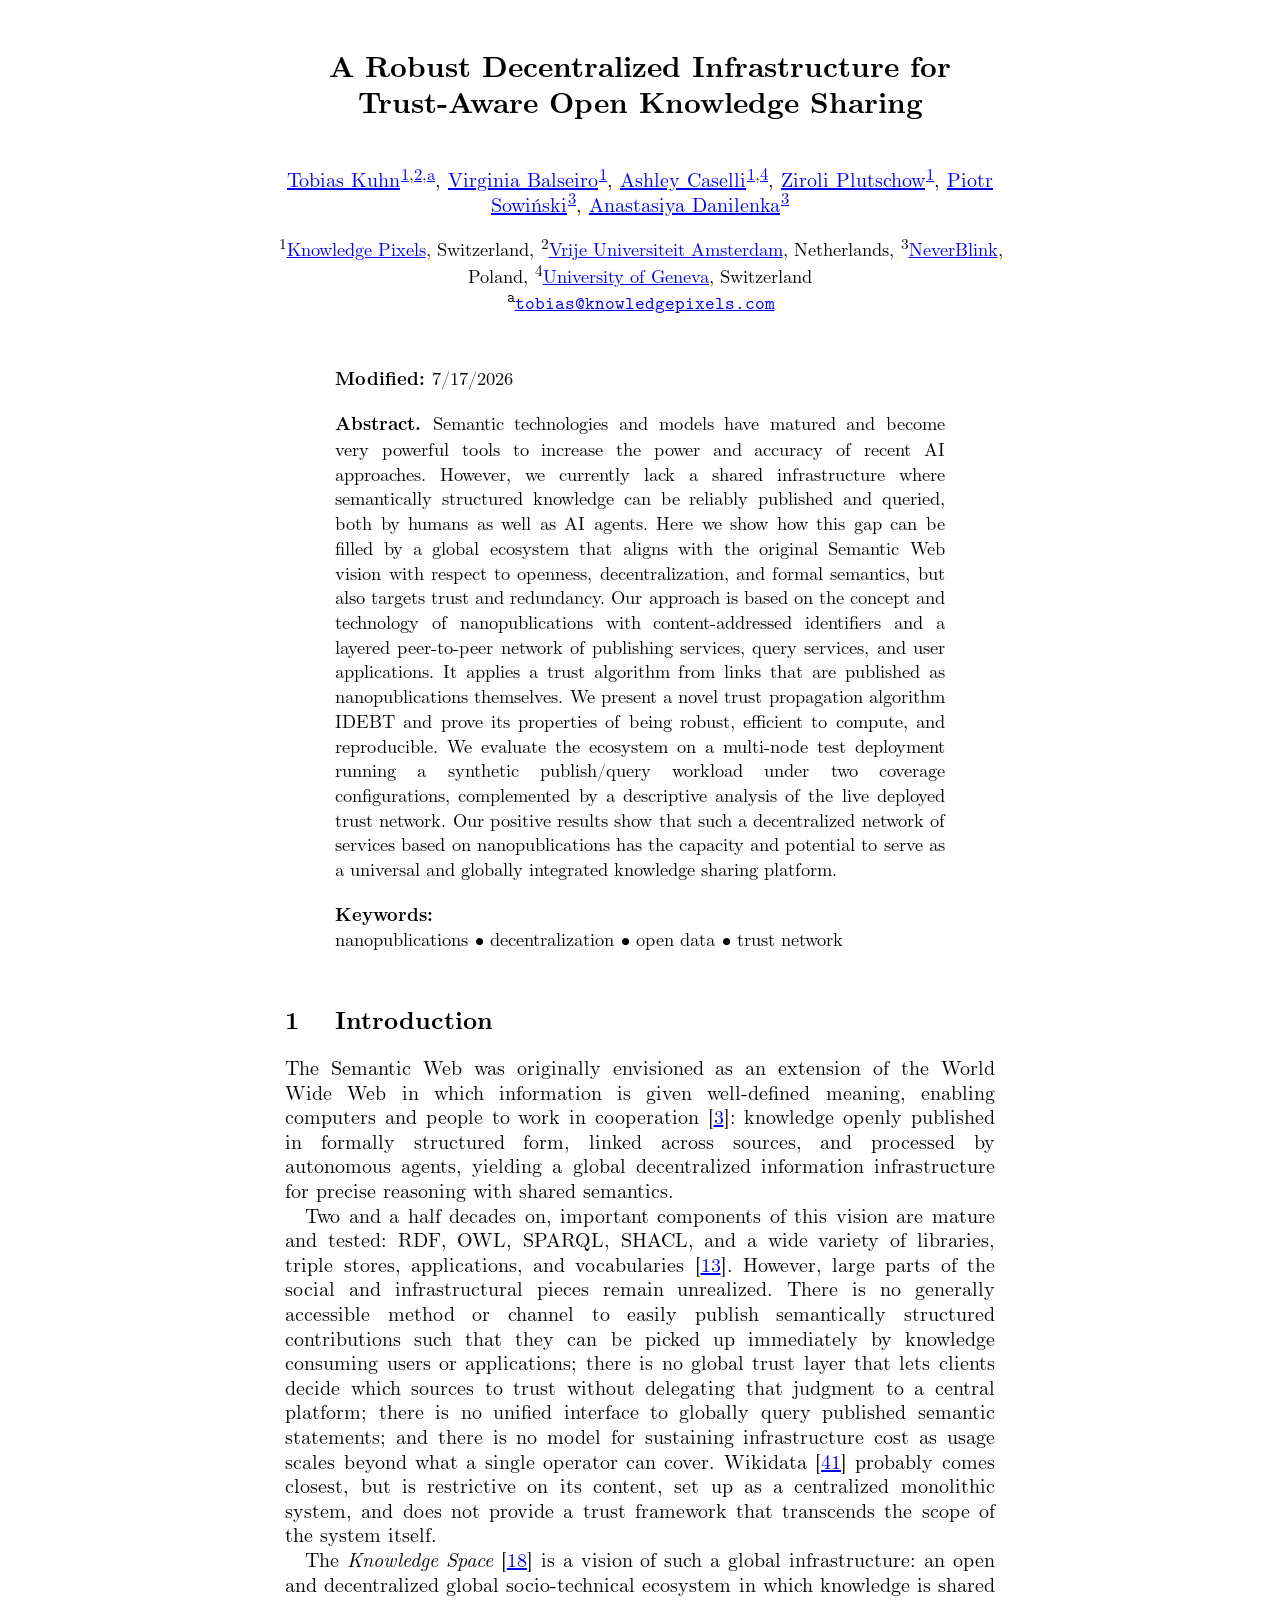
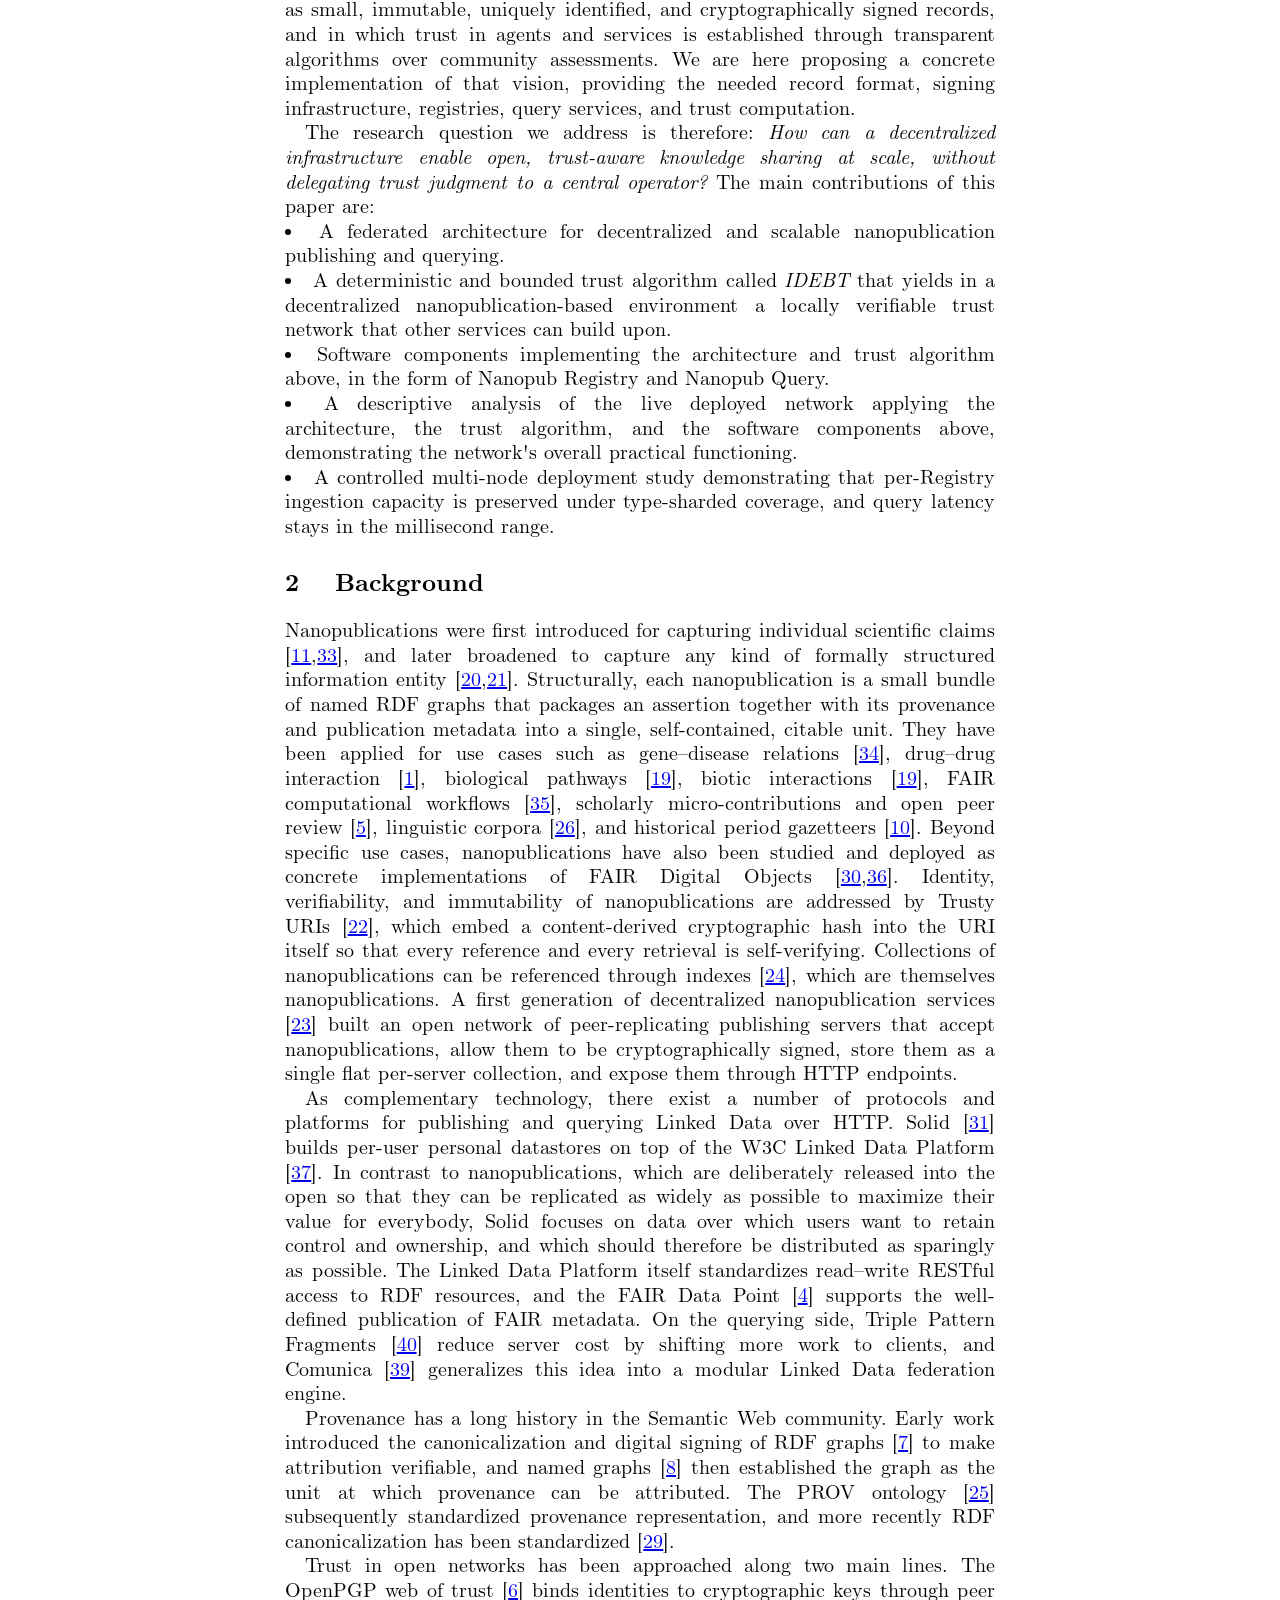
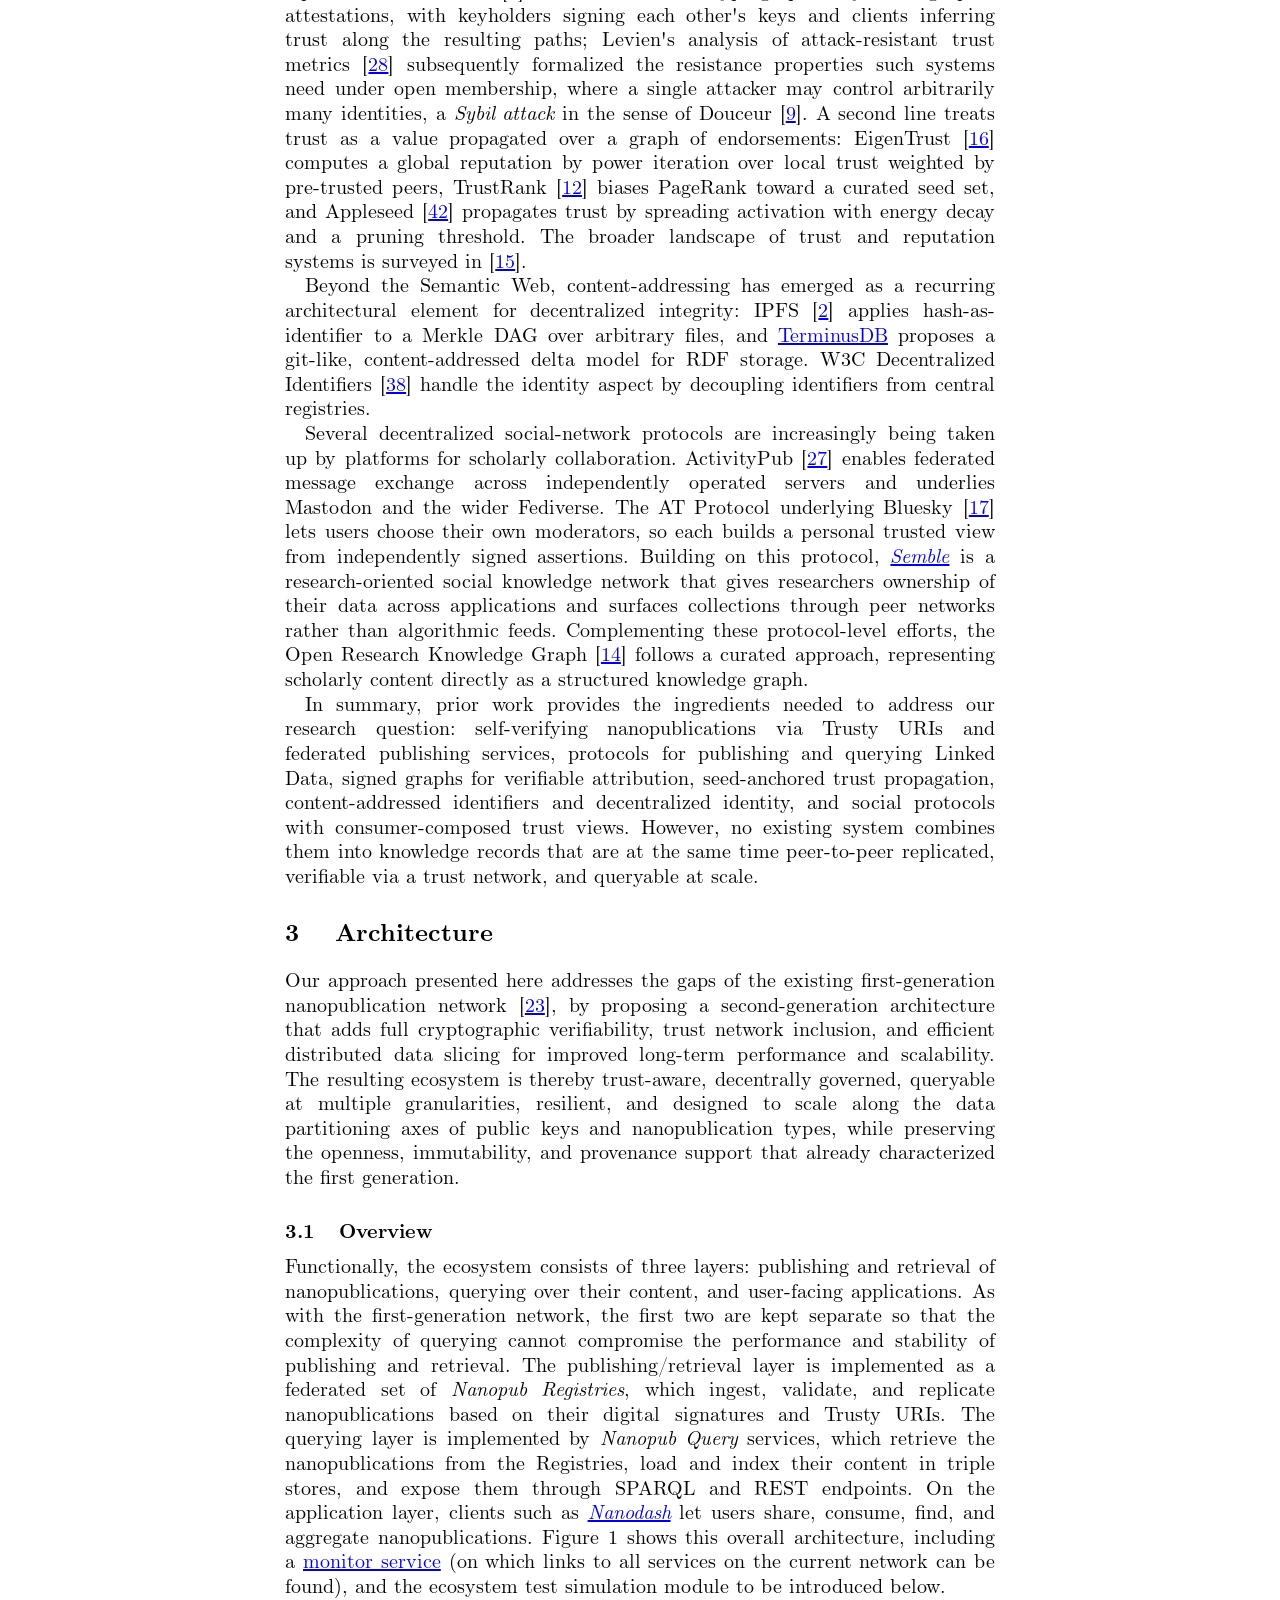
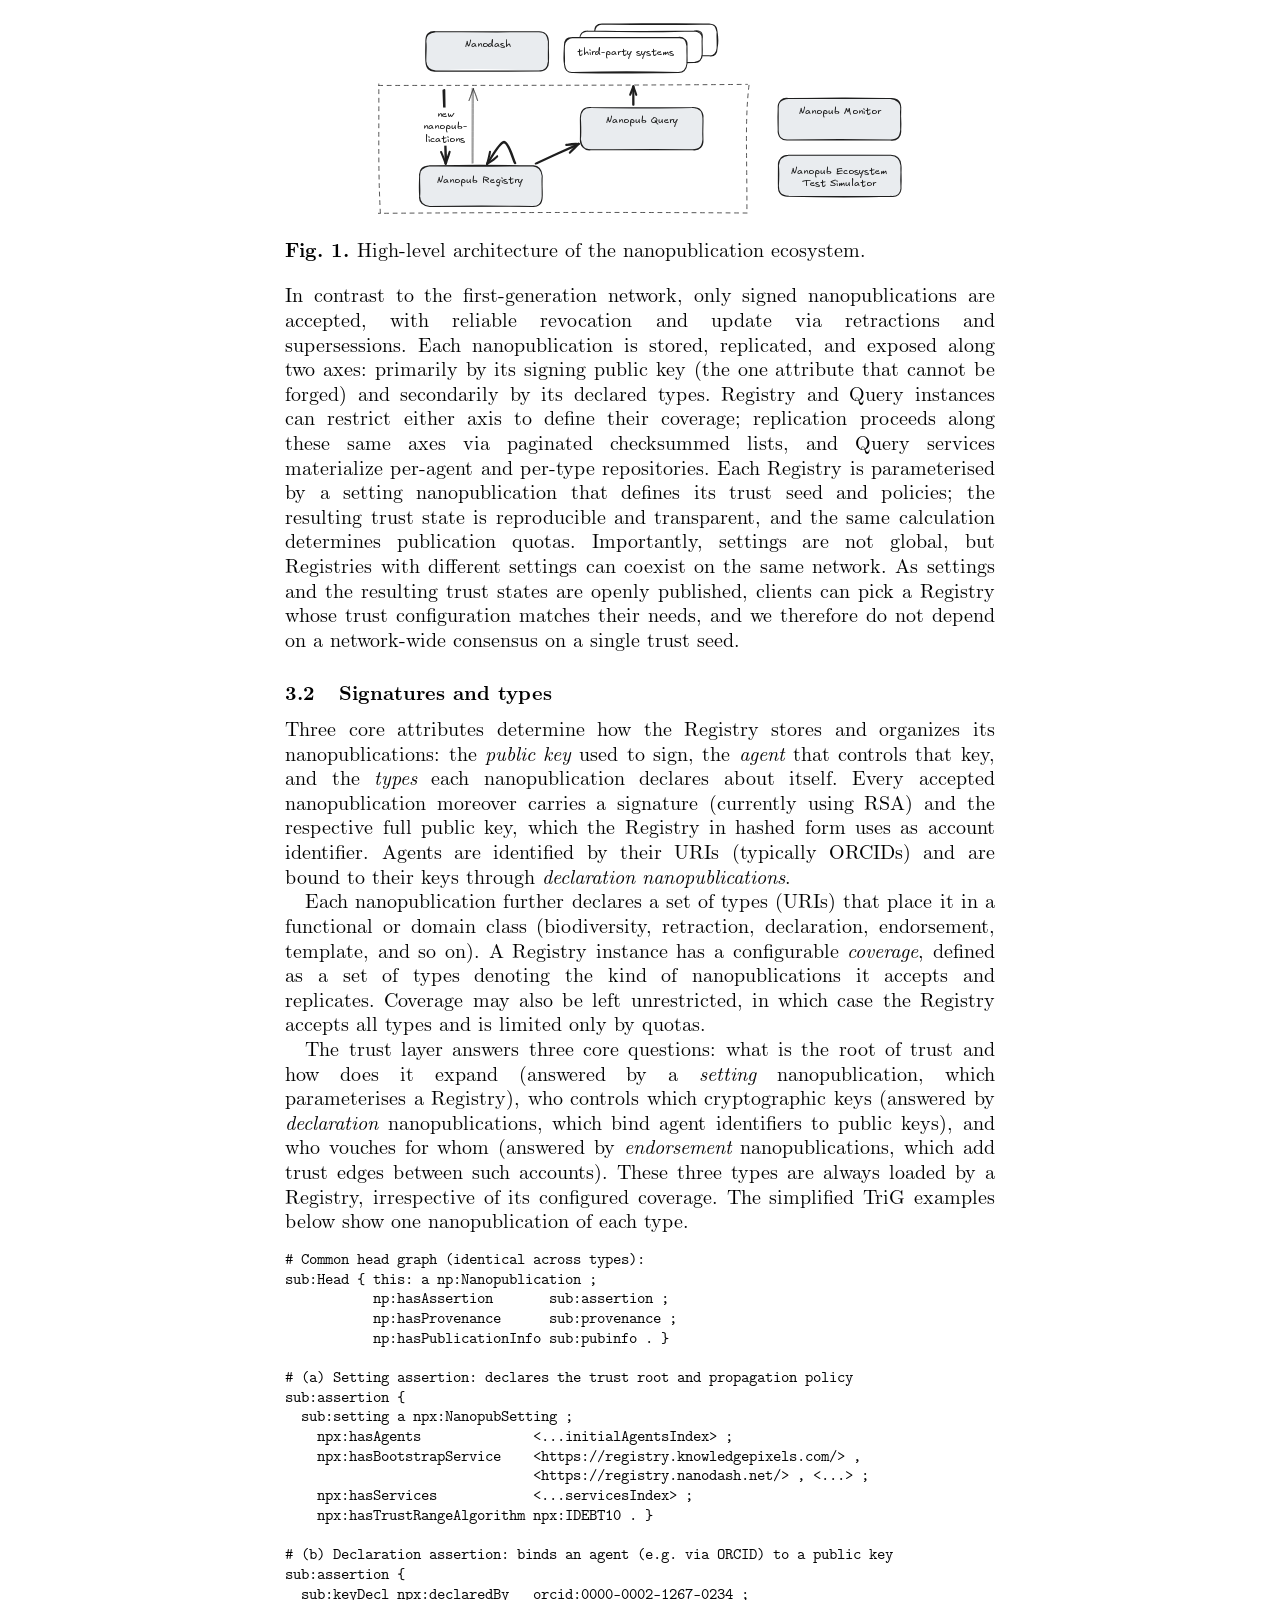
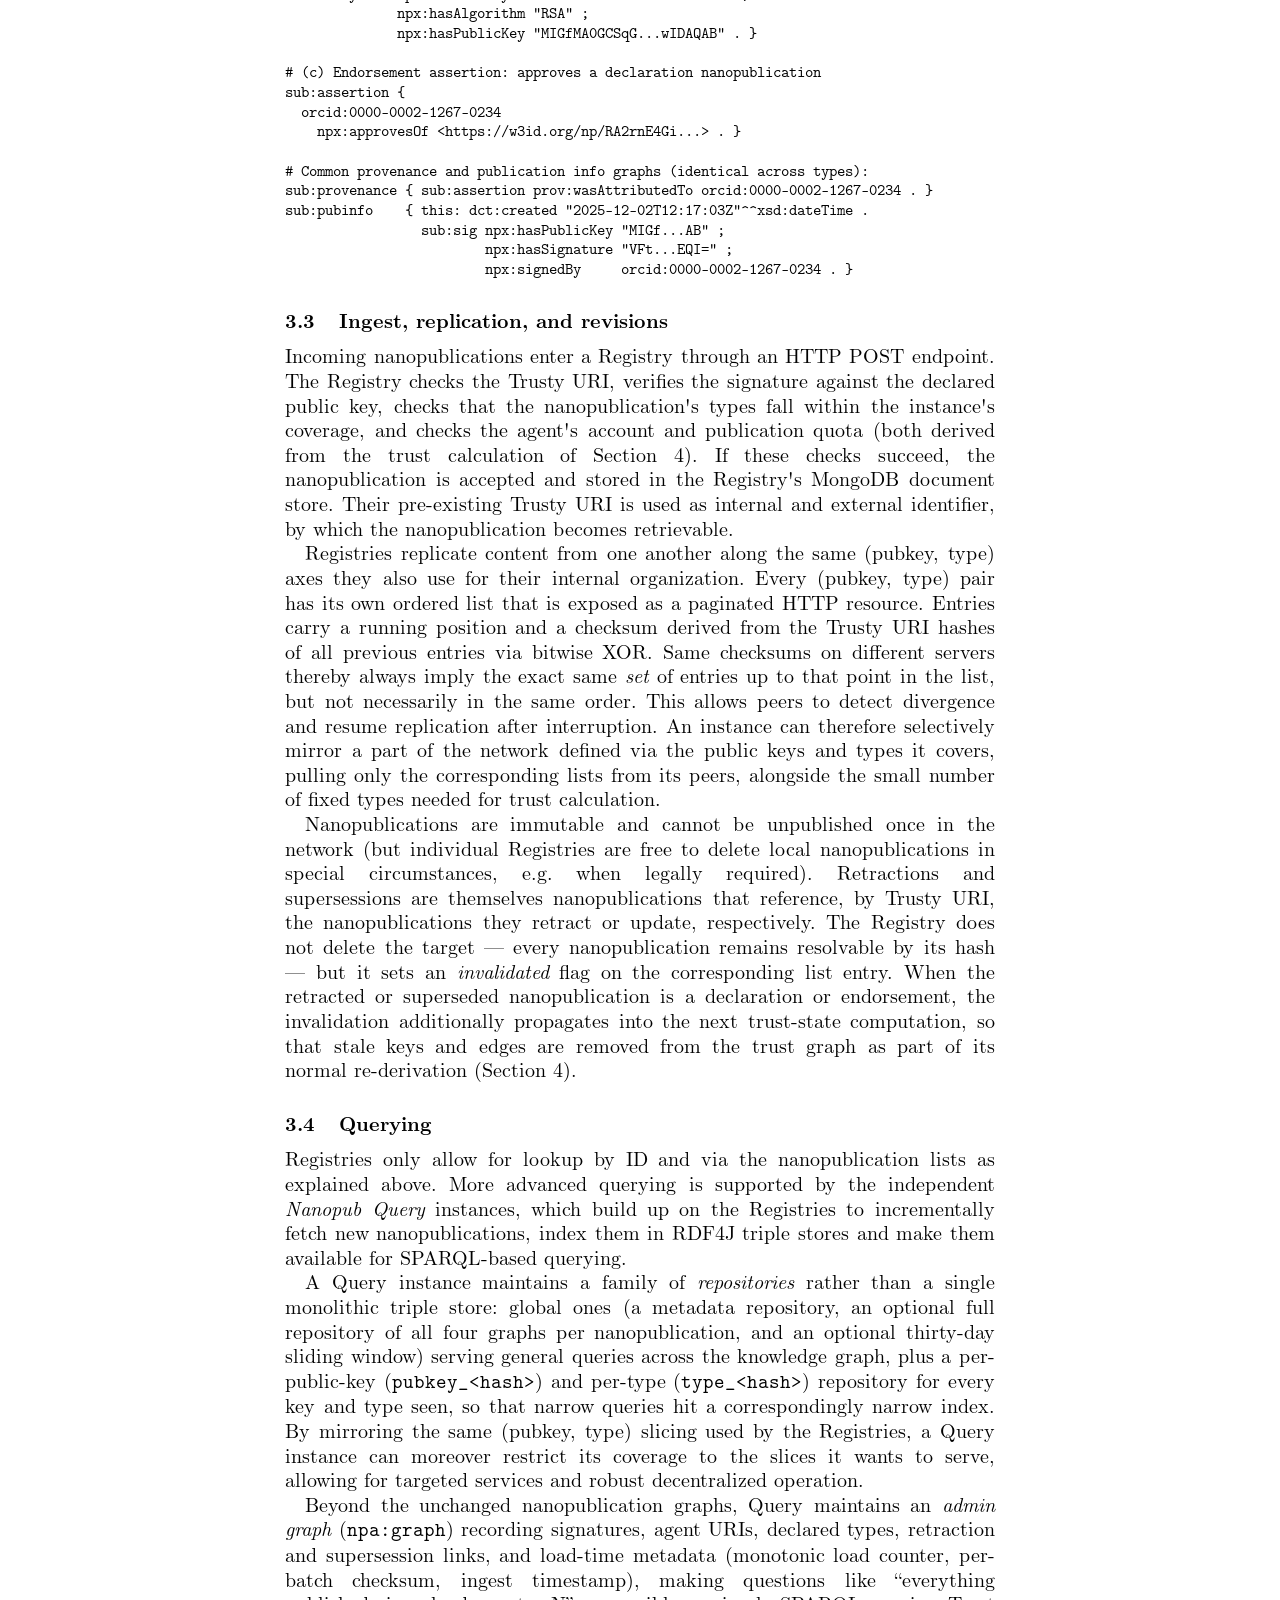
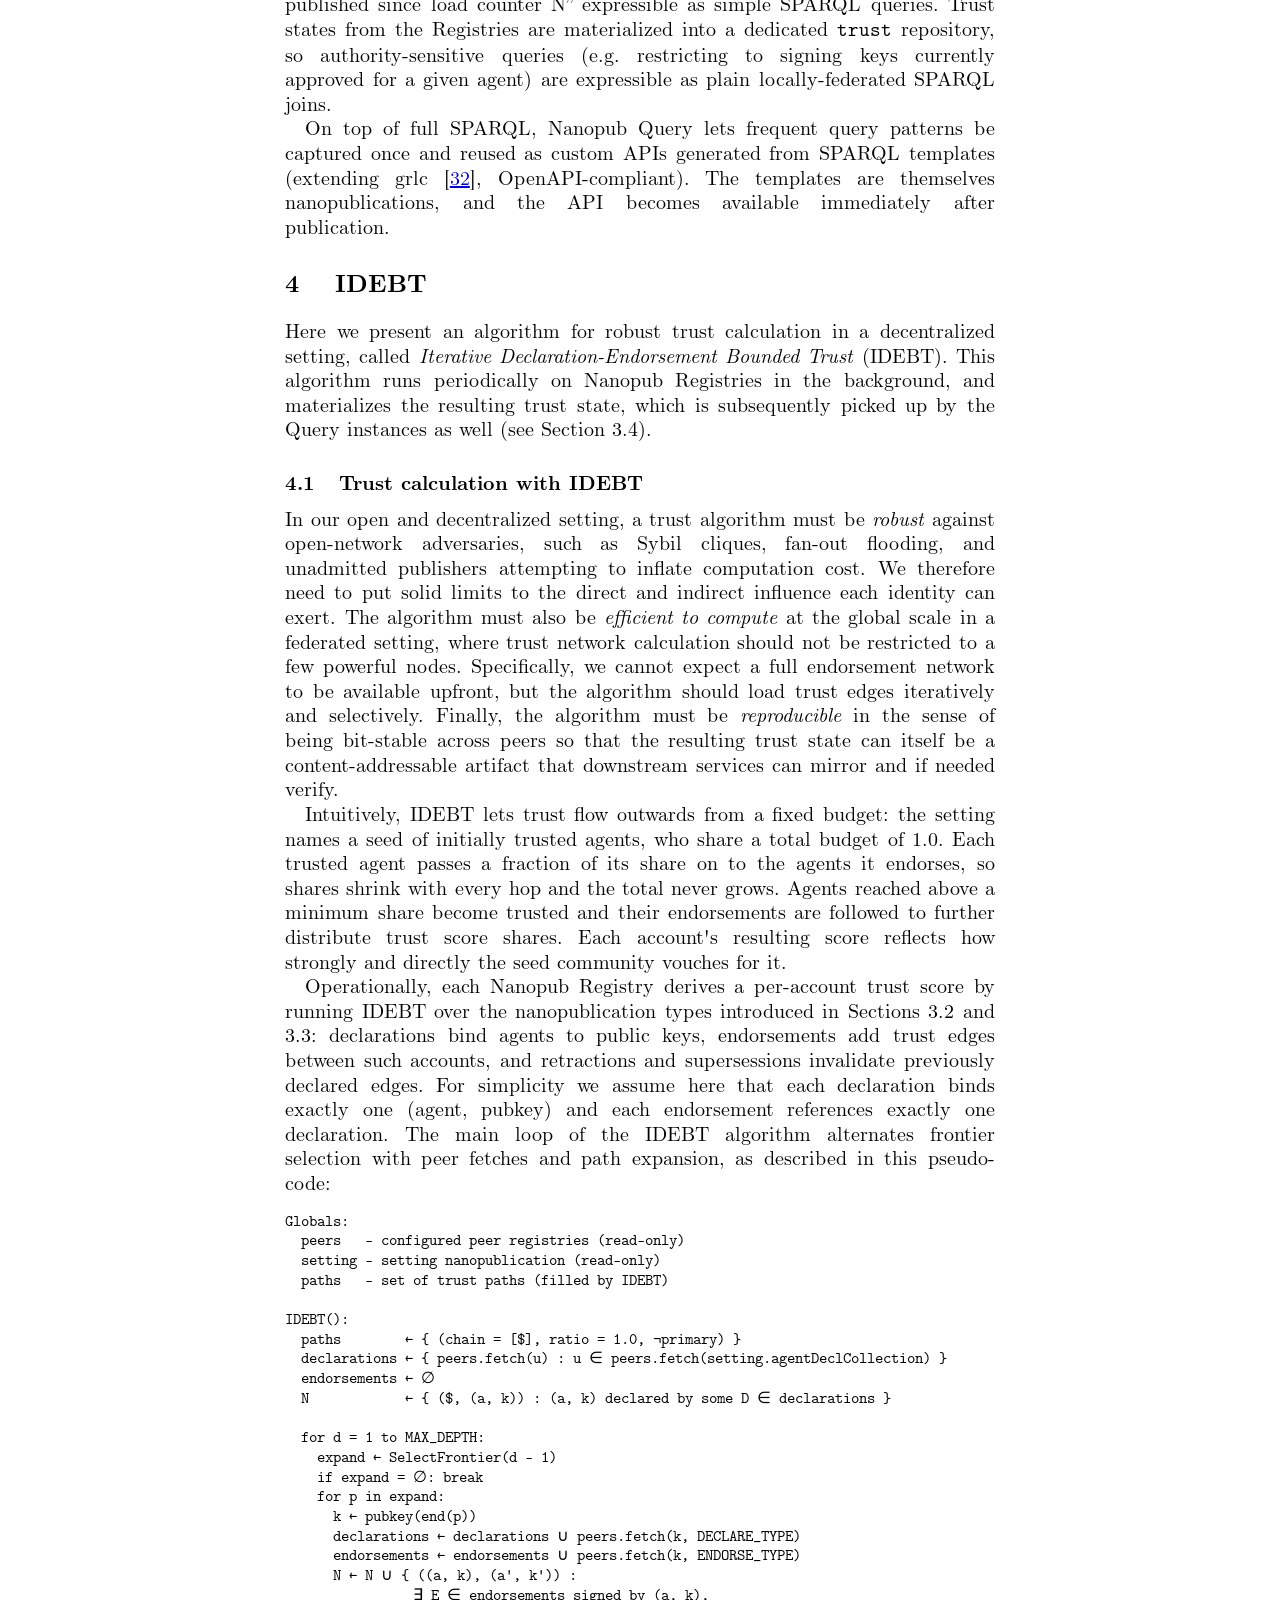
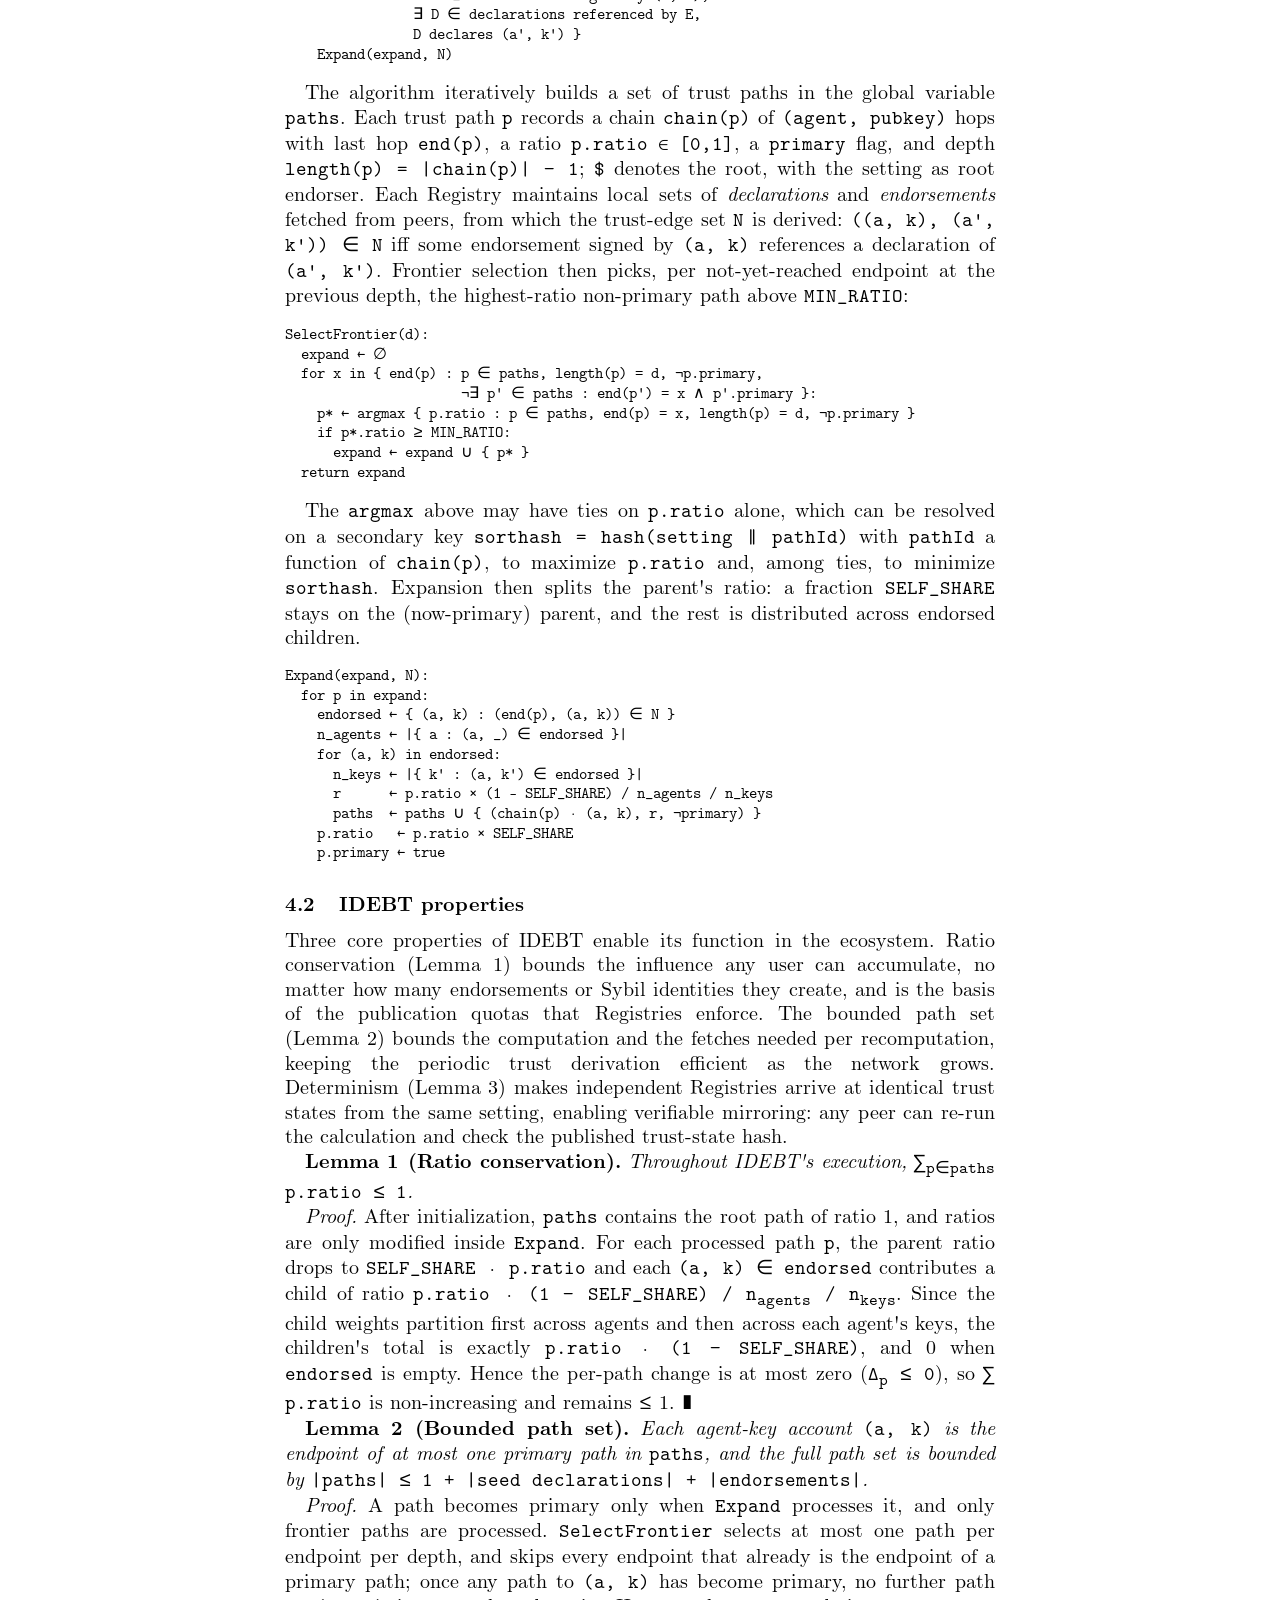
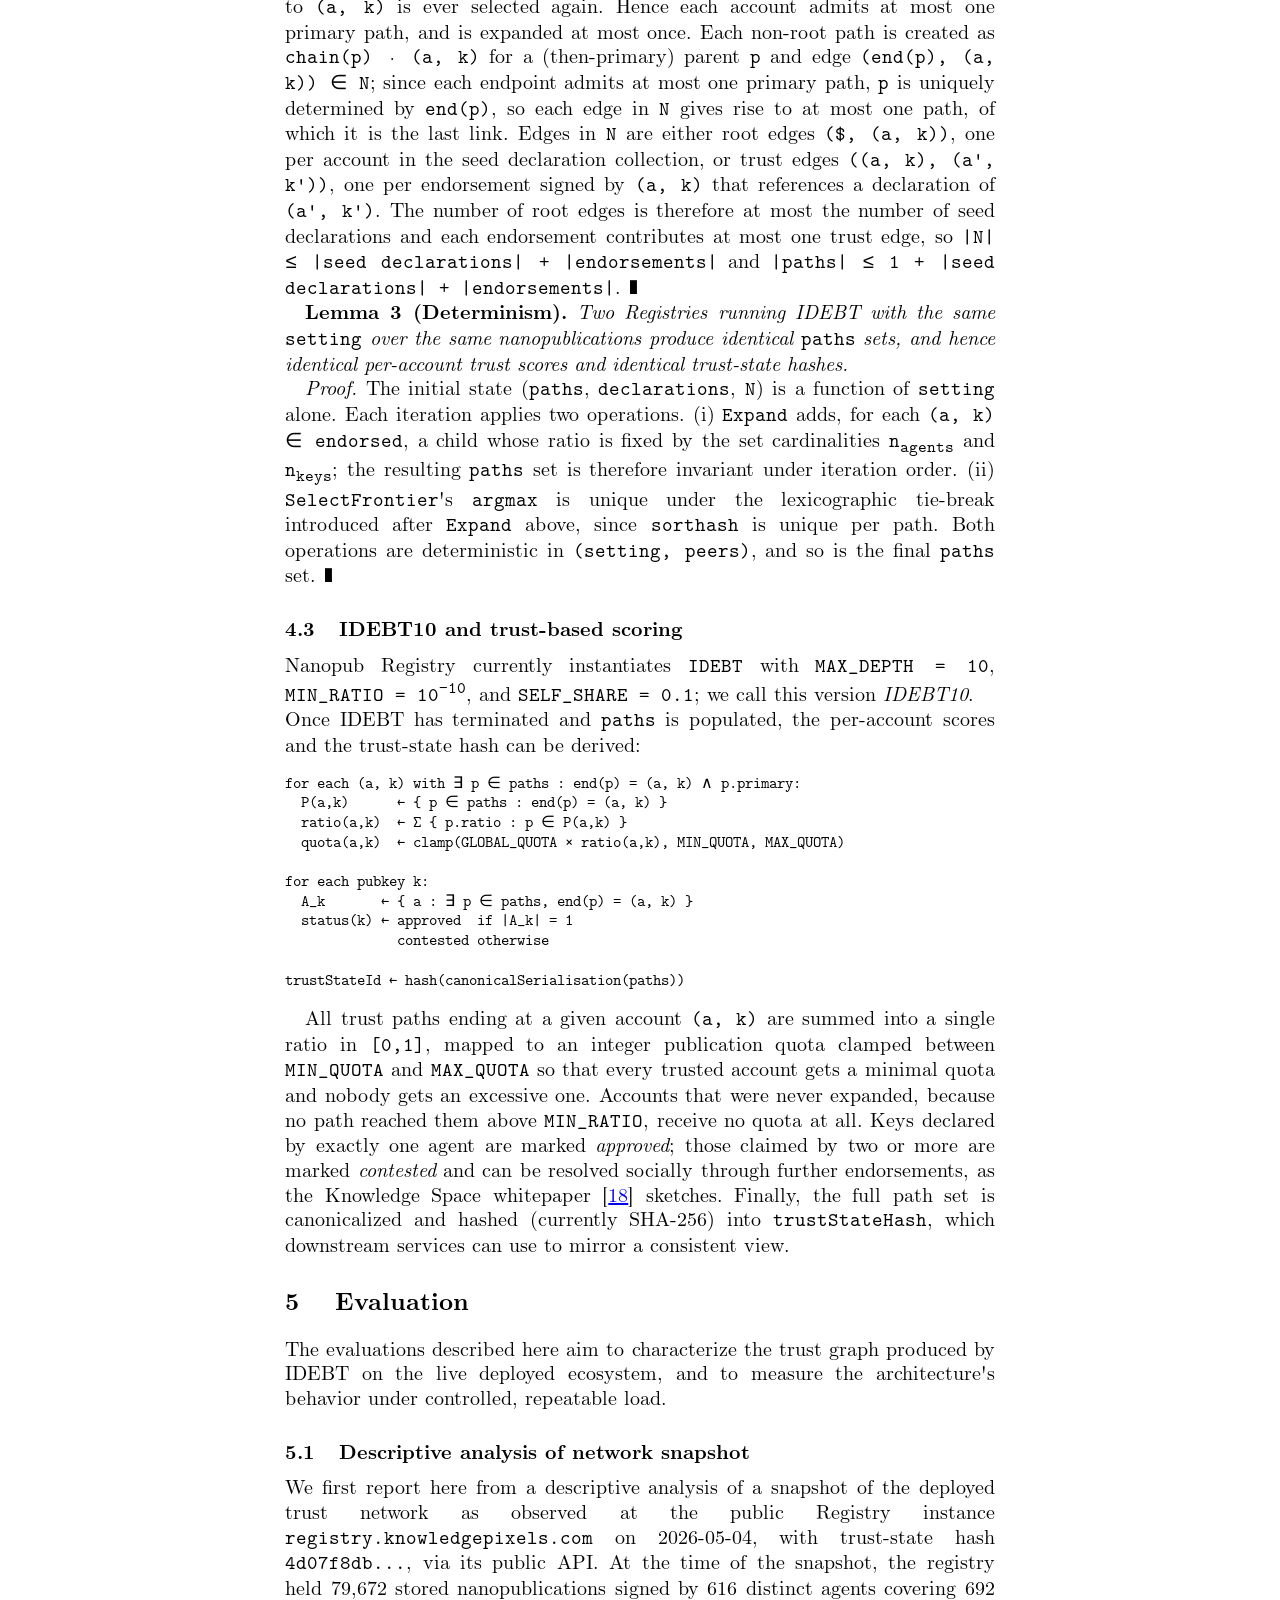
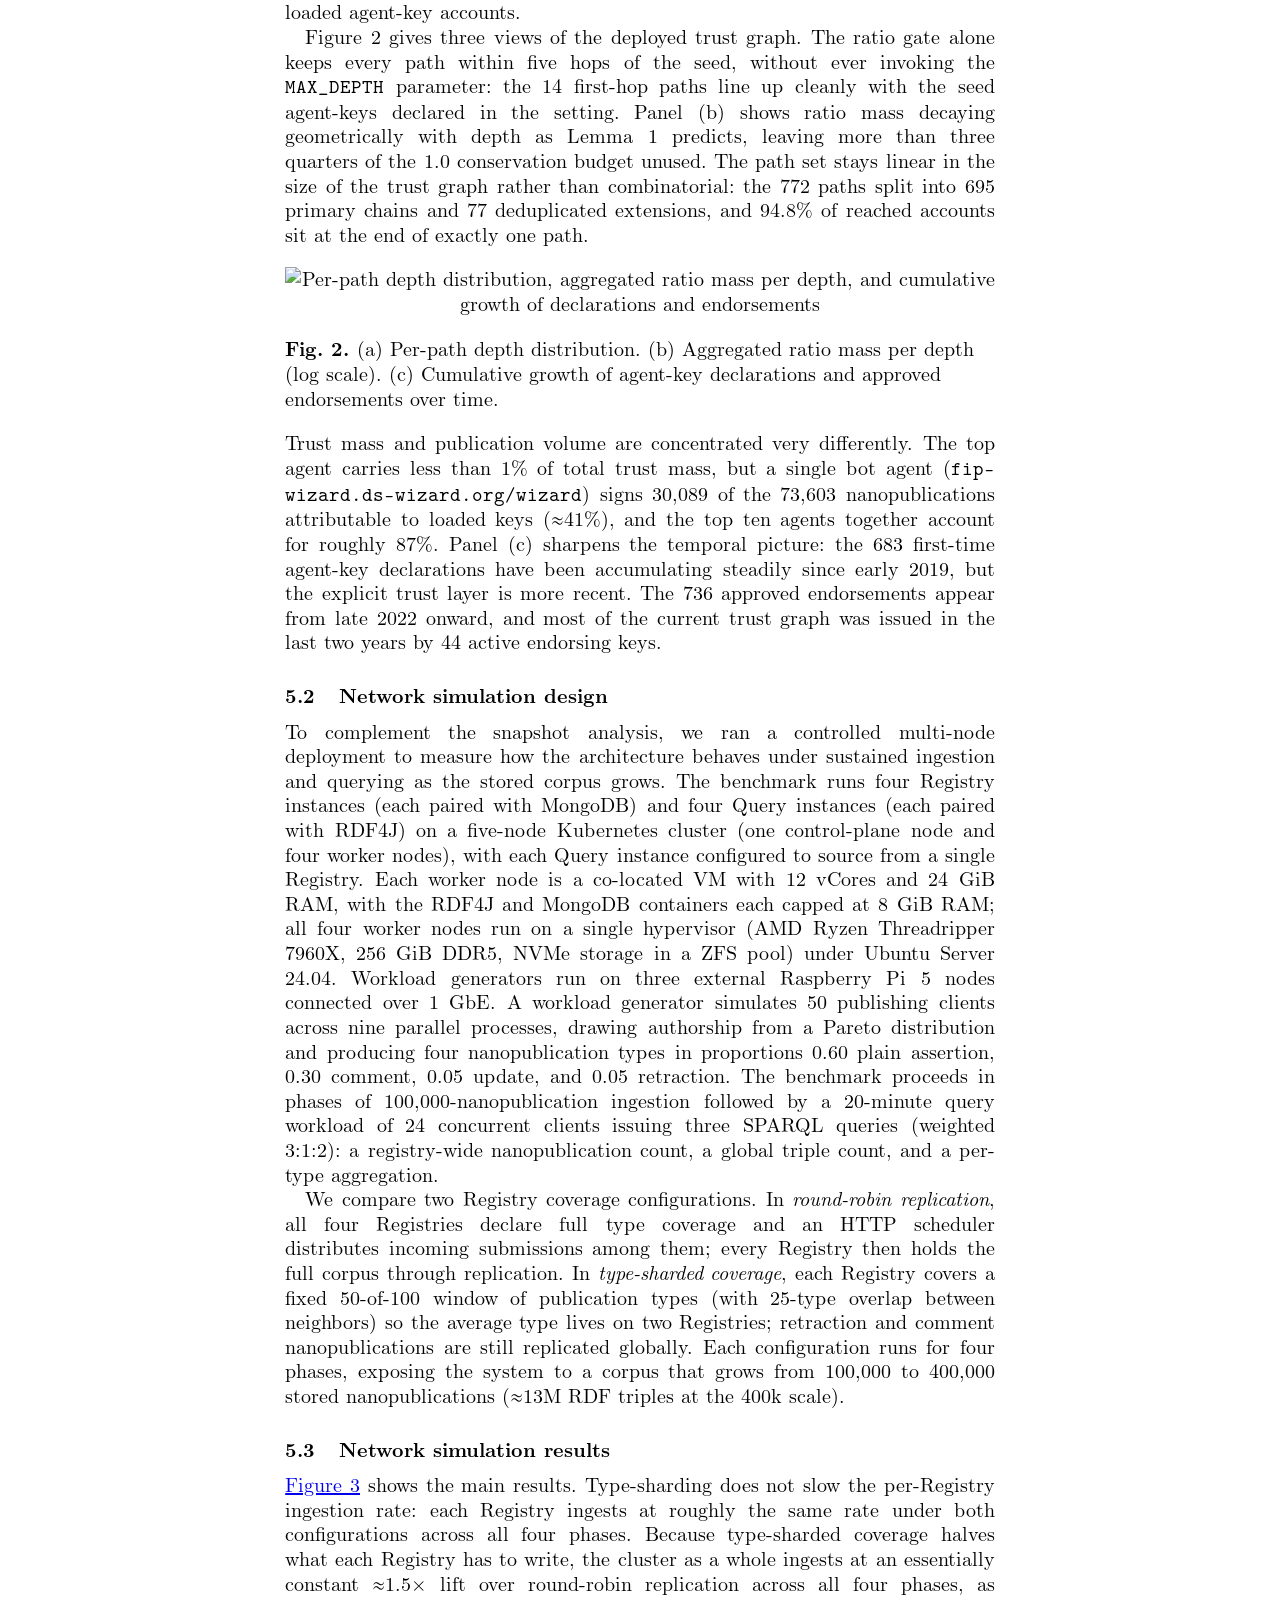
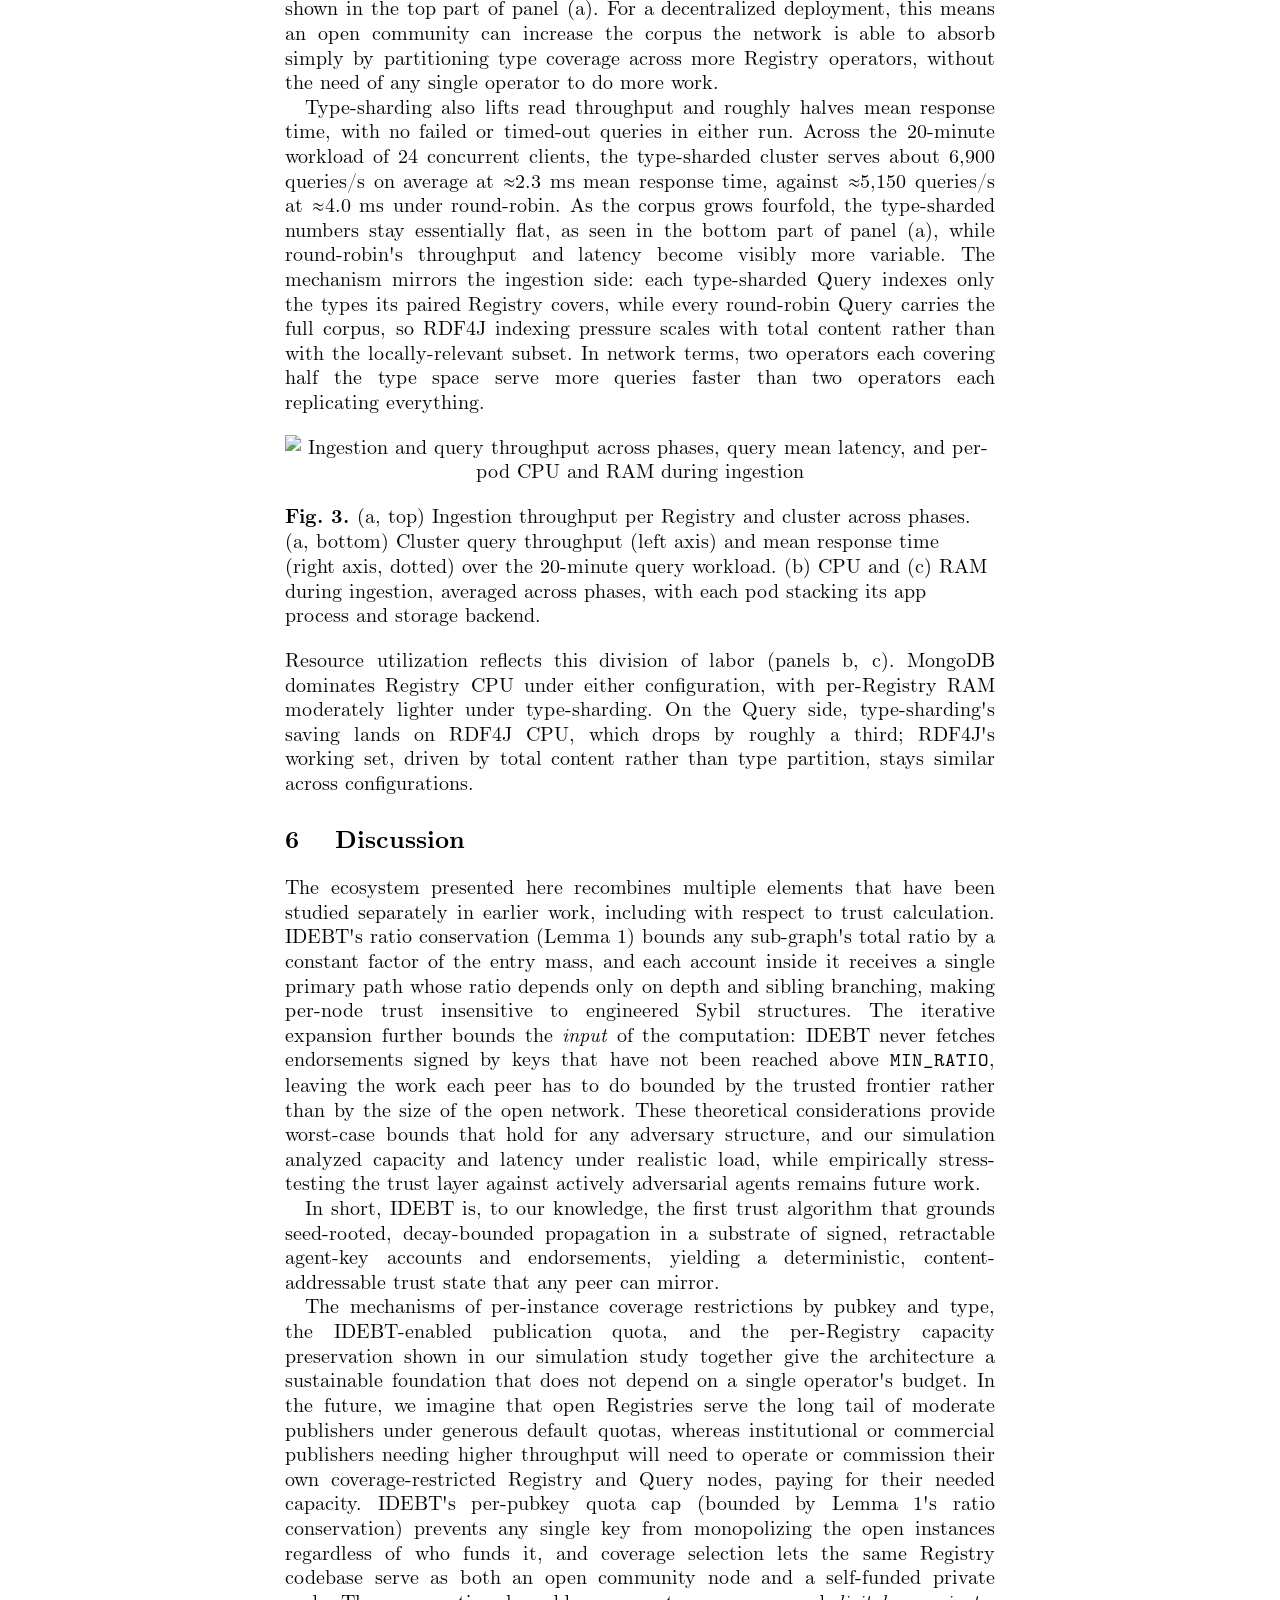
==== index.html @ 63fabcc3 "Small adjustment" ====
<!DOCTYPE html>
<html lang="en" xml:lang="en" xmlns="http://www.w3.org/1999/xhtml">
  <head>
    <meta charset="utf-8" />
    <title>A Robust Decentralized Infrastructure for Trust-Aware Open Knowledge Sharing</title>
    <meta content="width=device-width, initial-scale=1" name="viewport" />
    <link href="media/css/lncs.css" media="all" rel="stylesheet" title="LNCS" />
    <link disabled="" href="media/css/acm.css" media="all" rel="stylesheet alternate" title="ACM" />
    <link href="https://dokie.li/media/css/dokieli.css" media="all" rel="stylesheet" />
    <script src="https://dokie.li/scripts/dokieli.js"></script>
  </head>
  <body about="" data-feedly-mini="yes" prefix="rdf: http://www.w3.org/1999/02/22-rdf-syntax-ns# rdfs: http://www.w3.org/2000/01/rdf-schema# owl: http://www.w3.org/2002/07/owl# xsd: http://www.w3.org/2001/XMLSchema# rdfa: http://www.w3.org/ns/rdfa# dcterms: http://purl.org/dc/terms/ dctypes: http://purl.org/dc/dcmitype/ foaf: http://xmlns.com/foaf/0.1/ pimspace: http://www.w3.org/ns/pim/space# skos: http://www.w3.org/2004/02/skos/core# prov: http://www.w3.org/ns/prov# mem: http://mementoweb.org/ns# qb: http://purl.org/linked-data/cube# schema: http://schema.org/ void: http://rdfs.org/ns/void# rsa: http://www.w3.org/ns/auth/rsa# cert: http://www.w3.org/ns/auth/cert# wgs: http://www.w3.org/2003/01/geo/wgs84_pos# bibo: http://purl.org/ontology/bibo/ sioc: http://rdfs.org/sioc/ns# doap: http://usefulinc.com/ns/doap# dbr: http://dbpedia.org/resource/ dbp: http://dbpedia.org/property/ sio: http://semanticscience.org/resource/ opmw: http://www.opmw.org/ontology/ deo: http://purl.org/spar/deo/ doco: http://purl.org/spar/doco/ cito: http://purl.org/spar/cito/ fabio: http://purl.org/spar/fabio/ oa: http://www.w3.org/ns/oa# as: https://www.w3.org/ns/activitystreams# ldp: http://www.w3.org/ns/ldp# solid: http://www.w3.org/ns/solid/terms# acl: http://www.w3.org/ns/auth/acl# earl: http://www.w3.org/ns/earl# spec: http://www.w3.org/ns/spec# odrl: http://www.w3.org/ns/odrl/2/ dio: https://w3id.org/dio# rel: https://www.w3.org/ns/iana/link-relations/relation# dcat: http://www.w3.org/ns/dcat csvw: http://www.w3.org/ns/csvw# dpv: https://w3id.org/dpv# risk: https://w3id.org/dpv/risk#" typeof="schema:CreativeWork prov:Entity">
    <main>
      <article about="" dir="auto" typeof="schema:ScholarlyArticle">
        <h1 property="schema:name">A Robust Decentralized Infrastructure for Trust-Aware Open Knowledge Sharing</h1>
        <div id="authors">
          <dl id="author-name">
            <dt>Authors</dt>
            <dd id="author-Tobias-Kuhn"><span about="" rel="schema:creator schema:publisher schema:author"><a about="#Tobias-Kuhn" data-orcid="0000-0002-1267-0234" href="https://orcid.org/0000-0002-1267-0234" property="schema:name" typeof="schema:Person">Tobias Kuhn</a></span><span about="#Tobias-Kuhn" rel="schema:memberOf" resource="#Knowledge-Pixels"></span><span about="#Tobias-Kuhn" rel="schema:memberOf" resource="#VU-Amsterdam"></span><sup><a href="#Knowledge-Pixels">1</a>,<a href="#VU-Amsterdam">2</a>,<a href="#author-email-a">a</a></sup></dd>
            <dd id="author-Virginia-Balseiro"><span about="" rel="schema:author"><a about="#Virginia-Balseiro" data-orcid="0009-0009-0118-9195" href="https://orcid.org/0009-0009-0118-9195" property="schema:name" typeof="schema:Person">Virginia Balseiro</a></span><span about="#Virginia-Balseiro" rel="schema:memberOf" resource="#Knowledge-Pixels"></span><sup><a href="#Knowledge-Pixels">1</a></sup></dd>
            <dd id="author-Ashley-Caselli"><span about="" rel="schema:author"><a about="#Ashley-Caselli" data-orcid="0000-0001-8492-0354" href="https://orcid.org/0000-0001-8492-0354" property="schema:name" typeof="schema:Person">Ashley Caselli</a></span><span about="#Ashley-Caselli" rel="schema:memberOf" resource="#Knowledge-Pixels"></span><span about="#Ashley-Caselli" rel="schema:memberOf" resource="#University-of-Geneva"></span><sup><a href="#Knowledge-Pixels">1</a>,<a href="#University-of-Geneva">4</a></sup></dd>
            <dd id="author-Ziroli-Plutschow"><span about="" rel="schema:author"><a about="#Ziroli-Plutschow" data-orcid="0009-0008-3635-347X" href="https://orcid.org/0009-0008-3635-347X" property="schema:name" typeof="schema:Person">Ziroli Plutschow</a></span><span about="#Ziroli-Plutschow" rel="schema:memberOf" resource="#Knowledge-Pixels"></span><sup><a href="#Knowledge-Pixels">1</a></sup></dd>
            <dd id="author-Piotr-Sowinski"><span about="" rel="schema:author"><a about="#Piotr-Sowinski" data-orcid="0000-0002-2543-9461" href="https://orcid.org/0000-0002-2543-9461" property="schema:name" typeof="schema:Person">Piotr Sowiński</a></span><span about="#Piotr-Sowinski" rel="schema:memberOf" resource="#NeverBlink"></span><sup><a href="#NeverBlink">3</a></sup></dd>
            <dd id="author-Anastasiya-Danilenka"><span about="" rel="schema:author"><a about="#Anastasiya-Danilenka" data-orcid="0000-0002-3080-0303" href="https://orcid.org/0000-0002-3080-0303" property="schema:name" typeof="schema:Person">Anastasiya Danilenka</a></span><span about="#Anastasiya-Danilenka" rel="schema:memberOf" resource="#NeverBlink"></span><sup><a href="#NeverBlink">3</a></sup></dd>
          </dl>
          <ul id="author-org">
            <li id="Knowledge-Pixels"><sup>1</sup><a about="#Knowledge-Pixels" href="https://knowledgepixels.com/" property="schema:name" rel="schema:url" typeof="schema:Organization">Knowledge Pixels</a>, Switzerland</li>
            <li id="VU-Amsterdam"><sup>2</sup><a about="#VU-Amsterdam" href="https://vu.nl/" property="schema:name" rel="schema:url" typeof="schema:Organization">Vrije Universiteit Amsterdam</a>, Netherlands</li>
            <li id="NeverBlink"><sup>3</sup><a about="#NeverBlink" href="https://neverblink.eu/" property="schema:name" rel="schema:url" typeof="schema:Organization">NeverBlink</a>, Poland</li>
            <li id="University-of-Geneva"><sup>4</sup><a about="#University-of-Geneva" href="https://www.unige.ch/" property="schema:name" rel="schema:url" typeof="schema:Organization">University of Geneva</a>, Switzerland</li>
          </ul>
          <ul id="author-email">
            <li id="author-email-a"><sup>a</sup><a about="#Tobias-Kuhn" href="mailto:tobias@knowledgepixels.com" rel="schema:email">tobias@knowledgepixels.com</a></li>
          </ul>
        </div>
        <dl id="document-modified">
          <dt>Modified</dt>
          <dd><time content="2026-07-17T13:22:51.653Z" datatype="xsd:dateTime" datetime="2026-07-17T13:22:51.653Z" property="schema:dateModified">7/17/2026</time></dd>
        </dl>
        <div id="content">
          <section id="abstract">
            <h2>Abstract</h2>
            <div datatype="rdf:HTML" property="schema:abstract">
              <p>                 Semantic technologies and models have matured and become very powerful tools to increase the power and accuracy of recent AI approaches.  However, we currently lack a shared infrastructure where semantically structured knowledge can be reliably published and queried, both by humans as well as AI agents. Here we show how this gap can be filled by a global ecosystem that aligns with the original Semantic Web vision with respect to openness, decentralization, and formal semantics, but also targets trust and redundancy. Our approach is based on the concept and technology of nanopublications with content-addressed identifiers and a layered peer-to-peer network of publishing services, query services, and user applications. It applies a trust algorithm from links that are published as nanopublications themselves. We present a novel trust propagation algorithm IDEBT and prove its properties of being robust, efficient to compute, and reproducible.   We evaluate the ecosystem on a multi-node test deployment running a synthetic publish/query workload under two coverage configurations, complemented by a descriptive analysis of the live deployed trust network. Our positive results show that such a decentralized network of services based on nanopublications has the capacity and potential to serve as a universal and globally integrated knowledge sharing platform.</p>
            </div>
          </section>
          <section id="keywords">
            <h2>Keywords</h2>
            <ul>
              <li property="schema:keywords">nanopublications</li>
              <li property="schema:keywords">decentralization</li>
              <li property="schema:keywords">open data</li>
              <li property="schema:keywords">trust network</li>
            </ul>
          </section>
          <section id="introduction" rel="schema:hasPart" resource="#introduction">
            <h2 property="schema:name">Introduction</h2>
            <div datatype="rdf:HTML" property="schema:description">
              <p>The Semantic Web was originally envisioned as an extension of the World Wide Web in which information is given well-defined meaning, enabling computers and people to work in cooperation [<a class="ref" href="#ref-3">3</a>]: knowledge openly published in formally structured form, linked across sources, and processed by autonomous agents, yielding a global decentralized information infrastructure for precise reasoning with shared semantics.</p>
              <p>Two and a half decades on, important components of this vision are mature and tested: RDF, OWL, SPARQL, SHACL, and a wide variety of libraries, triple stores, applications, and vocabularies [<a class="ref" href="#ref-13">13</a>]. However, large parts of the social and infrastructural pieces remain unrealized. There is no generally accessible method or channel to easily publish semantically structured contributions such that they can be picked up immediately by knowledge consuming users or applications; there is no global trust layer that lets clients decide which sources to trust without delegating that judgment to a central platform; there is no unified interface to globally query published semantic statements; and there is no model for sustaining infrastructure cost as usage scales beyond what a single operator can cover. Wikidata [<a class="ref" href="#ref-41">41</a>] probably comes closest, but is restrictive on its content, set up as a centralized monolithic system, and does not provide a trust framework that transcends the scope of the system itself.</p>
              <p>The <em>Knowledge Space</em> [<a class="ref" href="#ref-18">18</a>] is a vision of such a global infrastructure: an open and decentralized global socio-technical ecosystem in which knowledge is shared as small, immutable, uniquely identified, and cryptographically signed records, and in which trust in agents and services is established through transparent algorithms over community assessments. We are here proposing a concrete implementation of that vision, providing the needed record format, signing infrastructure, registries, query services, and trust computation.</p>
              <p>The research question we address is therefore: <em>How can a decentralized infrastructure enable open, trust-aware knowledge sharing at scale, without delegating trust judgment to a central operator?</em> The main contributions of this paper are:</p>
              <ul>
                <li>A federated architecture for decentralized and scalable nanopublication publishing and querying.</li>
                <li>A deterministic and bounded trust algorithm called <em>IDEBT</em> that yields in a decentralized nanopublication-based environment a locally verifiable trust network that other services can build upon.</li>
                <li>Software components implementing the architecture and trust algorithm above, in the form of Nanopub Registry and Nanopub Query.</li>
                <li>A descriptive analysis of the live deployed network applying the architecture, the trust algorithm, and the software components above, demonstrating the network's overall practical functioning.</li>
                <li>A controlled multi-node deployment study demonstrating that per-Registry ingestion capacity is preserved under type-sharded coverage, and query latency stays in the millisecond range.</li>
              </ul>
            </div>
          </section>
          <section id="background" rel="schema:hasPart" resource="#background">
            <h2 property="schema:name">Background</h2>
            <div datatype="rdf:HTML" property="schema:description">
              <p>                 Nanopublications were first introduced for capturing individual scientific claims [<a class="ref" href="#ref-11">11</a>,<a class="ref" href="#ref-33">33</a>], and later broadened to capture any kind of formally structured information entity [<a class="ref" href="#ref-20">20</a>,<a class="ref" href="#ref-21">21</a>]. Structurally, each nanopublication is a small bundle of named RDF graphs that packages an assertion together with its provenance and publication metadata into a single, self-contained, citable unit. They have been applied for use cases such as gene–disease relations [<a class="ref" href="#ref-34">34</a>], drug–drug interaction [<a class="ref" href="#ref-1">1</a>], biological pathways [<a class="ref" href="#ref-19">19</a>], biotic interactions [<a class="ref" href="#ref-19">19</a>], FAIR computational workflows [<a class="ref" href="#ref-35">35</a>], scholarly micro-contributions and open peer review [<a class="ref" href="#ref-5">5</a>], linguistic corpora [<a class="ref" href="#ref-26">26</a>], and historical period gazetteers [<a class="ref" href="#ref-10">10</a>]. Beyond specific use cases, nanopublications have also been studied and deployed as concrete implementations of FAIR Digital Objects [<a class="ref" href="#ref-30">30</a>,<a class="ref" href="#ref-36">36</a>]. Identity, verifiability, and immutability of nanopublications are addressed by Trusty URIs [<a class="ref" href="#ref-22">22</a>], which embed a content-derived cryptographic hash into the URI itself so that every reference and every retrieval is self-verifying. Collections of nanopublications can be referenced through  indexes [<a class="ref" href="#ref-24">24</a>], which are themselves nanopublications. A first generation of decentralized nanopublication services [<a class="ref" href="#ref-23">23</a>] built an open network of peer-replicating publishing servers that accept nanopublications, allow them to be cryptographically signed, store them as a single flat per-server collection, and expose them through  HTTP endpoints.</p>
              <p>As complementary technology, there exist a number of protocols and platforms for publishing and querying Linked Data over HTTP. Solid [<a class="ref" href="#ref-31">31</a>] builds per-user personal datastores on top of the W3C Linked Data Platform [<a class="ref" href="#ref-37">37</a>]. In contrast to nanopublications, which are deliberately released into the open so that they can be replicated as widely as possible to maximize their value for everybody, Solid focuses on data over which users want to retain control and ownership, and which should therefore be distributed as sparingly as possible. The Linked Data Platform itself standardizes read–write RESTful access to RDF resources, and the FAIR Data Point [<a class="ref" href="#ref-4">4</a>] supports the well-defined publication of FAIR metadata. On the querying side, Triple Pattern Fragments [<a class="ref" href="#ref-40">40</a>] reduce server cost by shifting more work to clients, and Comunica [<a class="ref" href="#ref-39">39</a>] generalizes this idea into a modular Linked Data federation engine.</p>
              <p>Provenance has a long history in the Semantic Web community. Early work introduced the canonicalization and digital signing of RDF graphs [<a class="ref" href="#ref-7">7</a>] to make attribution verifiable, and named graphs [<a class="ref" href="#ref-8">8</a>] then established the graph as the unit at which provenance can be attributed. The PROV ontology [<a class="ref" href="#ref-25">25</a>] subsequently standardized provenance representation, and more recently RDF canonicalization has been standardized [<a class="ref" href="#ref-29">29</a>].</p>
              <p>Trust in open networks has been approached along two main lines. The OpenPGP web of trust [<a class="ref" href="#ref-6">6</a>] binds identities to cryptographic keys through peer attestations, with keyholders signing each other's keys and clients inferring trust along the resulting paths; Levien's analysis of attack-resistant trust metrics [<a class="ref" href="#ref-28">28</a>] subsequently formalized the resistance properties such systems need under open membership, where a single attacker may control arbitrarily many identities, a <em>Sybil attack</em> in the sense of Douceur [<a class="ref" href="#ref-9">9</a>]. A second line treats trust as a value propagated over a graph of endorsements: EigenTrust [<a class="ref" href="#ref-16">16</a>] computes a global reputation by power iteration over local trust weighted by pre-trusted peers, TrustRank [<a class="ref" href="#ref-12">12</a>] biases PageRank toward a curated seed set, and Appleseed [<a class="ref" href="#ref-42">42</a>] propagates trust by spreading activation with energy decay and a pruning threshold. The broader landscape of trust and reputation systems is surveyed in [<a class="ref" href="#ref-15">15</a>].</p>
              <p>Beyond the Semantic Web, content-addressing has emerged as a recurring architectural element for decentralized integrity: IPFS [<a class="ref" href="#ref-2">2</a>] applies hash-as-identifier to a Merkle DAG over arbitrary files, and <a href="https://terminusdb.org/">TerminusDB</a> proposes a git-like, content-addressed delta model for RDF storage. W3C Decentralized Identifiers [<a class="ref" href="#ref-38">38</a>] handle the identity aspect by decoupling identifiers from central registries.</p>
              <p>Several decentralized social-network protocols are increasingly being taken up by platforms for scholarly collaboration. ActivityPub [<a class="ref" href="#ref-27">27</a>] enables federated message exchange across independently operated servers and underlies Mastodon and the wider Fediverse. The AT Protocol underlying Bluesky [<a class="ref" href="#ref-17">17</a>] lets users choose their own moderators, so each builds a personal trusted view from independently signed assertions. Building on this protocol, <a href="https://semble.so/"><em>Semble</em></a> is a research-oriented social knowledge network that gives researchers ownership of their data across applications and surfaces collections through peer networks rather than algorithmic feeds. Complementing these protocol-level efforts, the Open Research Knowledge Graph [<a class="ref" href="#ref-14">14</a>] follows a curated approach, representing scholarly content directly as a structured knowledge graph.</p>
              <p>In summary, prior work provides the ingredients needed to address our research question: self-verifying nanopublications via Trusty URIs and federated publishing services, protocols for publishing and querying Linked Data, signed graphs for verifiable attribution, seed-anchored trust propagation, content-addressed identifiers and decentralized identity, and social protocols with consumer-composed trust views. However, no existing system combines them into knowledge records that are at the same time peer-to-peer replicated, verifiable via a trust network, and queryable at scale.</p>
            </div>
          </section>
          <section id="architecture" rel="schema:hasPart" resource="#architecture">
            <h2 property="schema:name">Architecture</h2>
            <div datatype="rdf:HTML" property="schema:description">
              <p>Our approach presented here addresses the gaps of the existing first-generation nanopublication network [<a class="ref" href="#ref-23">23</a>], by proposing a second-generation architecture that adds full cryptographic verifiability, trust network inclusion, and efficient distributed data slicing for improved long-term performance and scalability. The resulting ecosystem is thereby trust-aware, decentrally governed, queryable at multiple granularities, resilient, and designed to scale along the data partitioning axes of public keys and nanopublication types, while preserving the openness, immutability, and provenance support that already characterized the first generation.</p>
              <section id="overview" rel="schema:hasPart" resource="#overview">
                <h3 property="schema:name">Overview</h3>
                <div datatype="rdf:HTML" property="schema:description">
                  <p>Functionally, the ecosystem consists of three layers: publishing and retrieval of nanopublications, querying over their content, and user-facing applications. As with the first-generation network, the first two are kept separate so that the complexity of querying cannot compromise the performance and stability of publishing and retrieval. The publishing/retrieval layer is implemented as a federated set of <em>Nanopub Registries</em>, which ingest, validate, and replicate nanopublications based on their digital signatures and Trusty URIs. The querying layer is implemented by <em>Nanopub Query</em> services, which retrieve the nanopublications from the Registries, load and index their content in triple stores, and expose them through SPARQL and REST endpoints. On the application layer, clients such as <a href="https://github.com/knowledgepixels/nanodash"><em>Nanodash</em></a> let users share, consume, find, and aggregate nanopublications. Figure 1 shows this overall architecture, including a <a href="https://monitor.knowledgepixels.com/">monitor service</a> (on which links to all services on the current network can be found), and the ecosystem test simulation module to be introduced below.</p>
                  <figure id="fig-nanopub-architecture">
                    <p><img alt="High-level architecture of the nanopublication ecosystem" src="media/images/nanopub-architecture.svg" /></p>
                    <figcaption>High-level architecture of the nanopublication ecosystem.</figcaption>
                  </figure>
                  <p>In contrast to the first-generation network, only signed nanopublications are accepted, with reliable revocation and update via retractions and supersessions. Each nanopublication is stored, replicated, and exposed along two axes: primarily by its signing public key (the one attribute that cannot be forged) and secondarily by its declared types. Registry and Query instances can restrict either axis to define their coverage; replication proceeds along these same axes via paginated checksummed lists, and Query services materialize per-agent and per-type repositories. Each Registry is parameterised by a setting nanopublication that defines its trust seed and policies; the resulting trust state is reproducible and transparent, and the same calculation determines publication quotas. Importantly, settings are not global, but Registries with different settings can coexist on the same network. As settings and the resulting trust states are openly published, clients can pick a Registry whose trust configuration matches their needs, and we therefore do not depend on a network-wide consensus on a single trust seed.</p>
                </div>
              </section>
              <section id="signatures-and-types" rel="schema:hasPart" resource="#signatures-and-types">
                <h3 property="schema:name">Signatures and types</h3>
                <div datatype="rdf:HTML" property="schema:description">
                  <p>Three core attributes determine how the Registry stores and organizes its nanopublications: the <em>public key</em> used to sign, the <em>agent</em> that controls that key, and the <em>types</em> each nanopublication declares about itself. Every accepted nanopublication moreover carries a signature (currently using RSA) and the respective full public key, which the Registry in hashed form uses as account identifier. Agents are identified by their URIs (typically ORCIDs) and are bound to their keys through <em>declaration nanopublications</em>.</p>
                  <p>Each nanopublication further declares a set of types (URIs) that place it in a functional or domain class (biodiversity, retraction, declaration, endorsement, template, and so on). A Registry instance has a configurable <em>coverage</em>, defined as a set of types denoting the kind of nanopublications it accepts and replicates. Coverage may also be left unrestricted, in which case the Registry accepts all types and is limited only by quotas.</p>
                  <p>The trust layer answers three core questions: what is the root of trust and how does it expand (answered by a <em>setting</em> nanopublication, which parameterises a Registry), who controls which cryptographic keys (answered by <em>declaration</em> nanopublications, which bind agent identifiers to public keys), and who vouches for whom (answered by <em>endorsement</em> nanopublications, which add trust edges between such accounts). These three types are always loaded by a Registry, irrespective of its configured coverage. The simplified TriG examples below show one nanopublication of each type.</p>
                  <pre><code># Common head graph (identical across types):
sub:Head { this: a np:Nanopublication ;
           np:hasAssertion       sub:assertion ;
           np:hasProvenance      sub:provenance ;
           np:hasPublicationInfo sub:pubinfo . }

# (a) Setting assertion: declares the trust root and propagation policy
sub:assertion {
  sub:setting a npx:NanopubSetting ;
    npx:hasAgents              &lt;...initialAgentsIndex&gt; ;
    npx:hasBootstrapService    &lt;https://registry.knowledgepixels.com/&gt; ,
                               &lt;https://registry.nanodash.net/&gt; , &lt;...&gt; ;
    npx:hasServices            &lt;...servicesIndex&gt; ;
    npx:hasTrustRangeAlgorithm npx:IDEBT10 . }

# (b) Declaration assertion: binds an agent (e.g. via ORCID) to a public key
sub:assertion {
  sub:keyDecl npx:declaredBy   orcid:0000-0002-1267-0234 ;
              npx:hasAlgorithm "RSA" ;
              npx:hasPublicKey "MIGfMA0GCSqG...wIDAQAB" . }

# (c) Endorsement assertion: approves a declaration nanopublication
sub:assertion {
  orcid:0000-0002-1267-0234
    npx:approvesOf &lt;https://w3id.org/np/RA2rnE4Gi...&gt; . }

# Common provenance and publication info graphs (identical across types):
sub:provenance { sub:assertion prov:wasAttributedTo orcid:0000-0002-1267-0234 . }
sub:pubinfo    { this: dct:created "2025-12-02T12:17:03Z"^^xsd:dateTime .
                 sub:sig npx:hasPublicKey "MIGf...AB" ;
                         npx:hasSignature "VFt...EQI=" ;
                         npx:signedBy     orcid:0000-0002-1267-0234 . }</code></pre>
                </div>
              </section>
              <section id="ingest-replication-and-revisions" rel="schema:hasPart" resource="#ingest-replication-and-revisions">
                <h3 property="schema:name">Ingest, replication, and revisions</h3>
                <div datatype="rdf:HTML" property="schema:description">
                  <p>Incoming nanopublications enter a Registry through an HTTP POST endpoint. The Registry checks the Trusty URI, verifies the signature against the declared public key, checks that the nanopublication's types fall within the instance's coverage, and checks the agent's account and publication quota (both derived from the trust calculation of Section 4). If these checks succeed, the nanopublication is accepted and stored in the Registry's MongoDB document store. Their pre-existing Trusty URI is used as internal and external identifier, by which the nanopublication becomes retrievable.</p>
                  <p>Registries replicate content from one another along the same (pubkey, type) axes they also use for their internal organization. Every (pubkey, type) pair has its own ordered list that is exposed as a paginated HTTP resource. Entries carry a running position and a checksum derived from the Trusty URI hashes of all previous entries via bitwise XOR. Same checksums on different servers thereby always imply the exact same <em>set</em> of entries up to that point in the list, but not necessarily in the same order. This allows peers to detect divergence and resume replication after interruption. An instance can therefore selectively mirror a part of the network defined via the public keys and types it covers, pulling only the corresponding lists from its peers, alongside the small number of fixed types needed for trust calculation.</p>
                  <p>Nanopublications are immutable and cannot be unpublished once in the network (but individual Registries are free to delete local nanopublications in special circumstances, e.g. when legally required). Retractions and supersessions are themselves nanopublications that reference, by Trusty URI, the nanopublications they retract or update, respectively. The Registry does not delete the target — every nanopublication remains resolvable by its hash — but it sets an <em>invalidated</em> flag on the corresponding list entry. When the retracted or superseded nanopublication is a declaration or endorsement, the invalidation additionally propagates into the next trust-state computation, so that stale keys and edges are removed from the trust graph as part of its normal re-derivation (Section 4).</p>
                </div>
              </section>
              <section id="querying" rel="schema:hasPart" resource="#querying">
                <h3 property="schema:name">Querying</h3>
                <div datatype="rdf:HTML" property="schema:description">
                  <p>Registries only allow for lookup by ID and via the nanopublication lists as explained above. More advanced querying is supported by the independent <em>Nanopub Query</em> instances, which build up on the Registries to incrementally fetch new nanopublications, index them in RDF4J triple stores and make them available for SPARQL-based querying.</p>
                  <p>A Query instance maintains a family of <em>repositories</em> rather than a single monolithic triple store: global ones (a metadata repository, an optional full repository of all four graphs per nanopublication, and an optional thirty-day sliding window) serving general queries across the knowledge graph, plus a per-public-key (<code>pubkey_&lt;hash&gt;</code>) and per-type (<code>type_&lt;hash&gt;</code>) repository for every key and type seen, so that narrow queries hit a correspondingly narrow index. By mirroring the same (pubkey, type) slicing used by the Registries, a Query instance can moreover restrict its coverage to the slices it wants to serve, allowing for targeted services and robust decentralized operation.</p>
                  <p>Beyond the unchanged nanopublication graphs, Query maintains an <em>admin graph</em> (<code>npa:graph</code>) recording signatures, agent URIs, declared types, retraction and supersession links, and load-time metadata (monotonic load counter, per-batch checksum, ingest timestamp), making questions like “everything published since load counter N” expressible as simple SPARQL queries. Trust states from the Registries are materialized into a dedicated <code>trust</code> repository, so authority-sensitive queries (e.g. restricting to signing keys currently approved for a given agent) are expressible as plain locally-federated SPARQL joins.</p>
                  <p>On top of full SPARQL, Nanopub Query lets frequent query patterns be captured once and reused as custom APIs generated from SPARQL templates (extending grlc [<a class="ref" href="#ref-32">32</a>], OpenAPI-compliant). The templates are themselves nanopublications, and the API becomes available immediately after publication.</p>
                </div>
              </section>
            </div>
          </section>
          <section id="idebt" rel="schema:hasPart" resource="#idebt">
            <h2 property="schema:name">IDEBT</h2>
            <div datatype="rdf:HTML" property="schema:description">
              <p>Here we present an algorithm for robust trust calculation in a decentralized setting, called <em>Iterative Declaration-Endorsement Bounded Trust</em> (IDEBT). This algorithm runs periodically on Nanopub Registries in the background, and materializes the resulting trust state, which is subsequently picked up by the Query instances as well (see Section 3.4).</p>
              <section id="trust-calculation-with-idebt" rel="schema:hasPart" resource="#trust-calculation-with-idebt">
                <h3 property="schema:name">Trust calculation with IDEBT</h3>
                <div datatype="rdf:HTML" property="schema:description">
                  <p>In our open and decentralized setting, a trust algorithm must be <em>robust</em> against open-network adversaries, such as Sybil cliques, fan-out flooding, and unadmitted publishers attempting to inflate computation cost. We therefore need to put solid limits to the direct and indirect influence  each identity can exert<span class="container-target"></span>. The algorithm must also be <em>efficient to compute</em> at the global scale in a federated setting, where trust network calculation should not be restricted to a few powerful nodes. Specifically, we cannot expect a full endorsement network to be available upfront, but the algorithm should load trust edges iteratively and selectively. Finally, the algorithm must be <em>reproducible</em> in the sense of being bit-stable across peers so that the resulting trust state can itself be a content-addressable artifact that downstream services can mirror and if needed verify.</p>
                  <p>Intuitively, IDEBT lets trust flow outwards from a fixed budget: the setting names a seed of initially trusted agents, who share a total budget of 1.0. Each trusted agent passes a fraction of its share on to the agents it endorses, so shares shrink with every hop and the total never grows. Agents reached above a minimum share become trusted and their endorsements are followed to further distribute trust score shares. Each account's resulting score reflects how strongly and directly the seed community vouches for it.</p>
                  <p>Operationally, each Nanopub Registry derives a per-account trust score by running IDEBT over the nanopublication types introduced in Sections 3.2 and 3.3: declarations bind agents to public keys, endorsements add trust edges between such accounts, and retractions and supersessions invalidate previously declared edges. For simplicity we assume here that each declaration binds exactly one (agent, pubkey) and each endorsement references exactly one declaration. The main loop of the IDEBT algorithm alternates frontier selection with peer fetches and path expansion, as described in this pseudo-code:</p>
                  <pre><code>Globals:
  peers   — configured peer registries (read-only)
  setting — setting nanopublication (read-only)
  paths   — set of trust paths (filled by IDEBT)

IDEBT():
  paths        ← { (chain = [$], ratio = 1.0, ¬primary) }
  declarations ← { peers.fetch(u) : u ∈ peers.fetch(setting.agentDeclCollection) }
  endorsements ← ∅
  N            ← { ($, (a, k)) : (a, k) declared by some D ∈ declarations }

  for d = 1 to MAX_DEPTH:
    expand ← SelectFrontier(d - 1)
    if expand = ∅: break
    for p in expand:
      k ← pubkey(end(p))
      declarations ← declarations ∪ peers.fetch(k, DECLARE_TYPE)
      endorsements ← endorsements ∪ peers.fetch(k, ENDORSE_TYPE)
      N ← N ∪ { ((a, k), (a', k')) :
                ∃ E ∈ endorsements signed by (a, k),
                ∃ D ∈ declarations referenced by E,
                D declares (a', k') }
    Expand(expand, N)</code></pre>
                  <p>The algorithm iteratively builds a set of trust paths in the global variable <code>paths</code>. Each trust path <code>p</code> records a chain <code>chain(p)</code> of <code>(agent, pubkey)</code> hops with last hop <code>end(p)</code>, a ratio <code>p.ratio</code> ∈ <code>[0,1]</code>, a <code>primary</code> flag, and depth <code>length(p) = |chain(p)| − 1</code>; <code>$</code> denotes the root, with the setting as root endorser. Each Registry maintains local sets of <em>declarations</em> and <em>endorsements</em> fetched from peers, from which the trust-edge set <code>N</code> is derived: <code>((a, k), (a', k')) ∈ N</code> iff some endorsement signed by <code>(a, k)</code> references a declaration of <code>(a', k')</code>. Frontier selection then picks, per not-yet-reached endpoint at the previous depth, the highest-ratio non-primary path above <code>MIN_RATIO</code>:</p>
                  <pre><code>SelectFrontier(d):
  expand ← ∅
  for x in { end(p) : p ∈ paths, length(p) = d, ¬p.primary,
                      ¬∃ p' ∈ paths : end(p') = x ∧ p'.primary }:
    p* ← argmax { p.ratio : p ∈ paths, end(p) = x, length(p) = d, ¬p.primary }
    if p*.ratio ≥ MIN_RATIO:
      expand ← expand ∪ { p* }
  return expand</code></pre>
                  <p>The <code>argmax</code> above may have ties on <code>p.ratio</code> alone, which can be resolved on a secondary key <code>sorthash = hash(setting ‖ pathId)</code> with <code>pathId</code> a function of <code>chain(p)</code>, to maximize <code>p.ratio</code> and, among ties, to minimize <code>sorthash</code>. Expansion then splits the parent's ratio: a fraction <code>SELF_SHARE</code> stays on the (now-primary) parent, and the rest is distributed across endorsed children.</p>
                  <pre><code>Expand(expand, N):
  for p in expand:
    endorsed ← { (a, k) : (end(p), (a, k)) ∈ N }
    n_agents ← |{ a : (a, _) ∈ endorsed }|
    for (a, k) in endorsed:
      n_keys ← |{ k' : (a, k') ∈ endorsed }|
      r      ← p.ratio × (1 - SELF_SHARE) / n_agents / n_keys
      paths  ← paths ∪ { (chain(p) · (a, k), r, ¬primary) }
    p.ratio   ← p.ratio × SELF_SHARE
    p.primary ← true</code></pre>
                </div>
              </section>
              <section id="idebt-properties" rel="schema:hasPart" resource="#idebt-properties">
                <h3 property="schema:name">IDEBT properties</h3>
                <div datatype="rdf:HTML" property="schema:description">
                  <p>Three core properties of IDEBT enable its function in the ecosystem. Ratio conservation (Lemma 1) bounds the influence any user can accumulate, no matter how many endorsements or Sybil identities they create, and is the basis of the publication quotas that Registries enforce. The bounded path set (Lemma 2) bounds the computation and the fetches needed per recomputation, keeping the periodic trust derivation efficient as the network grows. Determinism (Lemma 3) makes independent Registries arrive at identical trust states from the same setting, enabling verifiable mirroring: any peer can re-run the calculation and check the published trust-state hash.</p>
                  <p><strong>Lemma 1 (Ratio conservation).</strong> <em>Throughout IDEBT's execution, </em><code>∑<sub>p∈paths</sub> p.ratio ≤ 1</code><em>.</em></p>
                  <p><em>Proof.</em> After initialization, <code>paths</code> contains the root path of ratio 1, and ratios are only modified inside <code>Expand</code>. For each processed path <code>p</code>, the parent ratio drops to <code>SELF_SHARE · p.ratio</code> and each <code>(a, k) ∈ endorsed</code> contributes a child of ratio <code>p.ratio · (1 − SELF_SHARE) / n<sub>agents</sub> / n<sub>keys</sub></code>. Since the child weights partition first across agents and then across each agent's keys, the children's total is exactly <code>p.ratio · (1 − SELF_SHARE)</code>, and 0 when <code>endorsed</code> is empty. Hence the per-path change is at most zero (<code>Δ<sub>p</sub> ≤ 0</code>), so <code>∑ p.ratio</code> is non-increasing and remains ≤ 1. ∎</p>
                  <p><strong>Lemma 2 (Bounded path set).</strong> <em>Each agent-key account</em> <code>(a, k)</code><em> is the endpoint of at most one primary path in </em><code>paths</code><em>, and the full path set is bounded by </em><code>|paths| ≤ 1 + |seed declarations| + |endorsements|</code><em>.</em></p>
                  <p><em>Proof.</em> A path becomes primary only when <code>Expand</code> processes it, and only frontier paths are processed. <code>SelectFrontier</code> selects at most one path per endpoint per depth, and skips every endpoint that already is the endpoint of a primary path; once any path to <code>(a, k)</code> has become primary, no further path to <code>(a, k)</code> is ever selected again. Hence each account admits at most one primary path, and is expanded at most once. Each non-root path is created as <code>chain(p) · (a, k)</code> for a (then-primary) parent <code>p</code> and edge <code>(end(p), (a, k)) ∈ N</code>; since each endpoint admits at most one primary path, <code>p</code> is uniquely determined by <code>end(p)</code>, so each edge in <code>N</code> gives rise to at most one path, of which it is the last link. Edges in <code>N</code> are either root edges <code>($, (a, k))</code>, one per account in the seed declaration collection, or trust edges <code>((a, k), (a', k'))</code>, one per endorsement signed by <code>(a, k)</code> that references a declaration of <code>(a', k')</code>. The number of root edges is therefore at most the number of seed declarations and each endorsement contributes at most one trust edge, so <code>|N| ≤ |seed declarations| + |endorsements|</code> and <code>|paths| ≤ 1 + |seed declarations| + |endorsements|</code>. ∎</p>
                  <p><strong>Lemma 3 (Determinism).</strong> <em>Two Registries running IDEBT with the same </em><code>setting</code><em> over the same nanopublications produce identical </em><code>paths</code><em> sets, and hence identical per-account trust scores and identical trust-state hashes.</em></p>
                  <p><em>Proof.</em> The initial state (<code>paths</code>, <code>declarations</code>, <code>N</code>) is a function of <code>setting</code> alone. Each iteration applies two operations. (i) <code>Expand</code> adds, for each <code>(a, k) ∈ endorsed</code>, a child whose ratio is fixed by the set cardinalities <code>n<sub>agents</sub></code> and <code>n<sub>keys</sub></code>; the resulting <code>paths</code> set is therefore invariant under iteration order. (ii) <code>SelectFrontier</code>'s <code>argmax</code> is unique under the lexicographic tie-break introduced after <code>Expand</code> above, since <code>sorthash</code> is unique per path. Both operations are deterministic in <code>(setting, peers)</code>, and so is the final <code>paths</code> set. ∎</p>
                </div>
              </section>
              <section id="idebt10-and-trust-based-scoring" rel="schema:hasPart" resource="#idebt10-and-trust-based-scoring">
                <h3 property="schema:name">IDEBT10 and trust-based scoring</h3>
                <div datatype="rdf:HTML" property="schema:description">
                  <p>Nanopub Registry currently instantiates <code>IDEBT</code> with <code>MAX_DEPTH = 10</code>, <code>MIN_RATIO = 10<sup>−10</sup></code>, and <code>SELF_SHARE = 0.1</code>; we call this version <em>IDEBT10</em>.</p>
                </div>
                <div datatype="rdf:HTML" property="schema:description">
                  <p>Once IDEBT has terminated and <code>paths</code> is populated, the per-account scores and the trust-state hash can be derived:</p>
                  <pre><code>for each (a, k) with ∃ p ∈ paths : end(p) = (a, k) ∧ p.primary:
  P(a,k)      ← { p ∈ paths : end(p) = (a, k) }
  ratio(a,k)  ← Σ { p.ratio : p ∈ P(a,k) }
  quota(a,k)  ← clamp(GLOBAL_QUOTA × ratio(a,k), MIN_QUOTA, MAX_QUOTA)

for each pubkey k:
  A_k       ← { a : ∃ p ∈ paths, end(p) = (a, k) }
  status(k) ← approved  if |A_k| = 1
              contested otherwise

trustStateId ← hash(canonicalSerialisation(paths))</code></pre>
                  <p>All trust paths ending at a given account <code>(a, k)</code> are summed into a single ratio in <code>[0,1]</code>, mapped to an integer publication quota clamped between <code>MIN_QUOTA</code> and <code>MAX_QUOTA</code> so that every trusted account gets a minimal quota and nobody gets an excessive one. Accounts that were never expanded, because no path reached them above <code>MIN_RATIO</code>, receive no quota at all. Keys declared by exactly one agent are marked <em>approved</em>; those claimed by two or more are marked <em>contested</em> and can be resolved socially through further endorsements, as the Knowledge Space whitepaper [<a class="ref" href="#ref-18">18</a>] sketches. Finally, the full path set is canonicalized and hashed (currently SHA-256) into <code>trustStateHash</code>, which downstream services can use to mirror a consistent view.</p>
                </div>
              </section>
            </div>
          </section>
          <section id="evaluation" rel="schema:hasPart" resource="#evaluation">
            <h2 property="schema:name">Evaluation</h2>
            <div datatype="rdf:HTML" property="schema:description">
              <p>The evaluations described here aim to characterize the trust graph produced by IDEBT on the live deployed ecosystem, and to measure the architecture's behavior under controlled, repeatable load.</p>
              <section id="descriptive-analysis-of-network-snapshot" rel="schema:hasPart" resource="#descriptive-analysis-of-network-snapshot">
                <h3 property="schema:name">Descriptive analysis of network snapshot</h3>
                <div datatype="rdf:HTML" property="schema:description">
                  <p>We first report here from a descriptive analysis of a snapshot of the deployed trust network as observed at the public Registry instance <code>registry.knowledgepixels.com</code> on 2026-05-04, with trust-state hash <code>4d07f8db...</code>, via its public API. At the time of the snapshot, the registry held 79,672 stored nanopublications signed by 616 distinct agents covering 692 loaded agent-key accounts.</p>
                  <p>Figure 2 gives three views of the deployed trust graph. The ratio gate alone keeps every path within five hops of the seed, without ever invoking the <code>MAX_DEPTH</code> parameter: the 14 first-hop paths line up cleanly with the seed agent-keys declared in the setting. Panel (b) shows ratio mass decaying geometrically with depth as Lemma 1 predicts, leaving more than three quarters of the 1.0 conservation budget unused. The path set stays linear in the size of the trust graph rather than combinatorial: the 772 paths split into 695 primary chains and 77 deduplicated extensions, and 94.8% of reached accounts sit at the end of exactly one path.</p>
                  <figure class="full-width" id="fig-snapshot">
                    <p><img alt="Per-path depth distribution, aggregated ratio mass per depth, and cumulative growth of declarations and endorsements" src="analysis/figures/snapshot.svg" /></p>
                    <figcaption>(a) Per-path depth distribution. (b) Aggregated ratio mass per depth (log scale). (c) Cumulative growth of agent-key declarations and approved endorsements over time.</figcaption>
                  </figure>
                  <p>Trust mass and publication volume are concentrated very differently. The top agent carries less than 1% of total trust mass, but a single bot agent (<code>fip-wizard.ds-wizard.org/wizard</code>) signs 30,089 of the 73,603 nanopublications attributable to loaded keys (≈41%), and the top ten agents together account for roughly 87%. Panel (c) sharpens the temporal picture: the 683 first-time agent-key declarations have been accumulating steadily since early 2019, but the explicit trust layer is more recent. The 736 approved endorsements appear from late 2022 onward, and most of the current trust graph was issued in the last two years by 44 active endorsing keys.</p>
                </div>
              </section>
              <section id="network-simulation-design" rel="schema:hasPart" resource="#network-simulation-design">
                <h3 property="schema:name">Network simulation design</h3>
                <div datatype="rdf:HTML" property="schema:description">
                  <p>To complement the snapshot analysis, we ran a controlled multi-node deployment to measure how the architecture behaves under sustained ingestion and querying as the stored corpus grows. The benchmark runs four Registry instances (each paired with MongoDB) and four Query instances (each paired with RDF4J) on a five-node Kubernetes cluster (one control-plane node and four worker nodes), with each Query instance configured to source from a single Registry. Each worker node is a co-located VM with 12 vCores and 24 GiB RAM, with the RDF4J and MongoDB containers each capped at 8 GiB RAM; all four worker nodes run on a single hypervisor (AMD Ryzen Threadripper 7960X, 256 GiB DDR5, NVMe storage in a ZFS pool) under Ubuntu Server 24.04. Workload generators run on three external Raspberry Pi 5 nodes connected over 1 GbE. A workload generator simulates 50 publishing clients across nine parallel processes, drawing authorship from a Pareto distribution and producing four nanopublication types in proportions 0.60 plain assertion, 0.30 comment, 0.05 update, and 0.05 retraction. The benchmark proceeds in phases of 100,000-nanopublication ingestion followed by a 20-minute query workload of 24 concurrent clients issuing three SPARQL queries (weighted 3:1:2): a registry-wide nanopublication count, a global triple count, and a per-type aggregation.</p>
                  <p>We compare two Registry coverage configurations. In <em>round-robin replication</em>, all four Registries declare full type coverage and an HTTP scheduler distributes incoming submissions among them; every Registry then holds the full corpus through replication. In <em>type-sharded coverage</em>, each Registry covers a fixed 50-of-100 window of publication types (with 25-type overlap between neighbors) so the average type lives on two Registries; retraction and comment nanopublications are still replicated globally. Each configuration runs for four phases, exposing the system to a corpus that grows from 100,000 to 400,000 stored nanopublications (≈13M RDF triples at the 400k scale).</p>
                </div>
              </section>
              <section id="network-simulation-results" rel="schema:hasPart" resource="#network-simulation-results">
                <h3 property="schema:name">Network simulation results</h3>
                <div datatype="rdf:HTML" property="schema:description">
                  <div datatype="rdf:HTML" property="schema:description">
                    <p data-pm-slice="1 1 [&quot;div&quot;,{&quot;originalAttributes&quot;:{&quot;id&quot;:&quot;content&quot;}},&quot;section&quot;,{&quot;originalAttributes&quot;:{&quot;id&quot;:&quot;evaluation&quot;,&quot;rel&quot;:&quot;schema:hasPart&quot;,&quot;resource&quot;:&quot;#evaluation&quot;}},&quot;descriptionDiv&quot;,{&quot;originalAttributes&quot;:{&quot;datatype&quot;:&quot;rdf:HTML&quot;,&quot;property&quot;:&quot;schema:description&quot;}},&quot;section&quot;,{&quot;originalAttributes&quot;:{&quot;id&quot;:&quot;network-simulation-results&quot;,&quot;rel&quot;:&quot;schema:hasPart&quot;,&quot;resource&quot;:&quot;#network-simulation-results&quot;}},&quot;descriptionDiv&quot;,{&quot;originalAttributes&quot;:{&quot;datatype&quot;:&quot;rdf:HTML&quot;,&quot;property&quot;:&quot;schema:description&quot;}}]"><a href="#fig-simulation-results">Figure 3</a> shows the main results. Type-sharding does not slow the per-Registry ingestion rate: each Registry ingests at roughly the same rate under both configurations across all four phases. Because type-sharded coverage halves what each Registry has to write, the cluster as a whole ingests at an essentially constant ≈1.5× lift over round-robin replication across all four phases, as shown in the top part of panel (a). For a decentralized deployment, this means an open community can increase the corpus the network is able to absorb simply by partitioning type coverage across more Registry operators, without the need of any single operator to do more work.</p>
                  </div>
                  <p>Type-sharding also lifts read throughput and roughly halves mean response time, with no failed or timed-out queries in either run. Across the 20-minute workload of 24 concurrent clients, the type-sharded cluster serves about 6,900 queries/s on average at ≈2.3 ms mean response time, against ≈5,150 queries/s at ≈4.0 ms under round-robin. As the corpus grows fourfold, the type-sharded numbers stay essentially flat, as seen in the bottom part of panel (a), while round-robin's throughput and latency become visibly more variable. The mechanism mirrors the ingestion side: each type-sharded Query indexes only the types its paired Registry covers, while every round-robin Query carries the full corpus, so RDF4J indexing pressure scales with total content rather than with the locally-relevant subset. In network terms, two operators each covering half the type space serve more queries faster than two operators each replicating everything.</p>
                  <figure class="full-width" id="fig-simulation-results">
                    <p><img alt="Ingestion and query throughput across phases, query mean latency, and per-pod CPU and RAM during ingestion" src="analysis/figures/simulation-results.svg" /></p>
                    <figcaption>(a, top) Ingestion throughput per Registry and cluster across phases. (a, bottom) Cluster query throughput (left axis) and mean response time (right axis, dotted) over the 20-minute query workload. (b) CPU and (c) RAM during ingestion, averaged across phases, with each pod stacking its app process and storage backend.</figcaption>
                  </figure>
                  <p>Resource utilization reflects this division of labor (panels b, c). MongoDB dominates Registry CPU under either configuration, with per-Registry RAM moderately lighter under type-sharding. On the Query side, type-sharding's saving lands on RDF4J CPU, which drops by roughly a third; RDF4J's working set, driven by total content rather than type partition, stays similar across configurations.</p>
                </div>
              </section>
            </div>
          </section>
          <section id="discussion" rel="schema:hasPart" resource="#discussion">
            <h2 property="schema:name">Discussion</h2>
            <div datatype="rdf:HTML" property="schema:description">
              <p>The ecosystem presented here recombines multiple elements that have been studied separately in earlier work, including with respect to trust calculation. IDEBT's ratio conservation (Lemma 1) bounds any sub-graph's total ratio by a constant factor of the entry mass, and each account inside it receives a single primary path whose ratio depends only on depth and sibling branching, making per-node trust insensitive to engineered Sybil structures. The iterative expansion further bounds the <em>input</em> of the computation: IDEBT never fetches endorsements signed by keys that have not been reached above <code>MIN_RATIO</code>, leaving the work each peer has to do bounded by the trusted frontier rather than by the size of the open network. These theoretical considerations provide worst-case bounds that hold for any adversary structure, and our simulation analyzed capacity and latency under realistic load, while empirically stress-testing the trust layer against actively adversarial agents remains future work.</p>
              <p>In short, IDEBT is, to our knowledge, the first trust algorithm that grounds seed-rooted, decay-bounded propagation in a substrate of signed, retractable agent-key accounts and endorsements, yielding a deterministic, content-addressable trust state that any peer can mirror.</p>
              <p>The mechanisms of per-instance coverage restrictions by pubkey and type, the IDEBT-enabled publication quota, and the per-Registry capacity preservation shown in our simulation study together give the architecture a sustainable foundation that does not depend on a single operator's budget. In the future, we imagine that open Registries serve the long tail of moderate publishers under generous default quotas, whereas institutional or commercial publishers needing higher throughput will need to operate or commission their own coverage-restricted Registry and Query nodes, paying for their needed capacity. IDEBT's per-pubkey quota cap (bounded by Lemma 1's ratio conservation) prevents any single key from monopolizing the open instances regardless of who funds it, and coverage selection lets the same Registry codebase serve as both an open community node and a self-funded private node. These properties also address current concerns around <em>digital sovereignty</em>: as trust is computed transparently and locally rather than granted by a platform, and because any community or institution can run its own Registry and Query nodes over the slices of data it cares about, participants can retain control over their knowledge infrastructure and remain independent of individual providers.</p>
            </div>
          </section>
          <section id="conclusion" rel="schema:hasPart" resource="#conclusion">
            <h2 property="schema:name">Conclusion</h2>
            <div datatype="rdf:HTML" property="schema:description">
              <p>We have presented a second-generation nanopublication ecosystem that takes the Knowledge Space vision from a design sketch to a running, openly accessible infrastructure, using nanopublications universally for signed content, agent-key accounts, and trust assertions.</p>
              <p>The main conceptual contribution is <em>IDEBT</em>, a seed-rooted, decay-bounded, deterministic trust algorithm over retractable identity-to-key and endorsement nanopublications. Because IDEBT is deterministic and re-runnable, the resulting trust state is itself a content-addressable artifact that peers and services can mirror, build upon, and always double-check by re-running.</p>
              <p>Our evaluation on a multi-node deployment combined with a descriptive analysis of the live network snapshot demonstrates the architecture's viability and scaling behavior, indicating that a decentralized network of nanopublication services has the capacity to serve as a universal ecosystem for publishing and querying semantically structured knowledge with per-statement provenance and without delegating trust judgments to a central platform.</p>
            </div>
          </section>
          <section id="supplemental-material-statement" rel="schema:hasPart" resource="#supplemental-material-statement">
            <h2 property="schema:name">Supplemental Material Statement</h2>
            <div datatype="rdf:HTML" property="schema:description">
              <p>Source repositories:</p>
              <ul>
                <li><a href="https://github.com/knowledgepixels/nanopub-registry">Nanopub Registry</a></li>
                <li><a href="https://github.com/knowledgepixels/nanopub-query">Nanopub Query</a></li>
                <li><a href="https://github.com/knowledgepixels/nanopub-ecosystem-test-infra">Ecosystem simulation infrastructure code</a></li>
                <li><a href="https://github.com/knowledgepixels/nanopub-ecosystem-paper-analysis">Analysis: descriptive snapshot and simulation results</a></li>
              </ul>
            </div>
          </section>
          <section id="use-of-generative-ai" rel="schema:hasPart" resource="#use-of-generative-ai">
            <h2 property="schema:name">Use of Generative AI</h2>
            <div datatype="rdf:HTML" property="schema:description">
              <p>Anthropic's Claude with its Opus 4.7 to 5 models was used during the preparation of this paper to assist with drafting and revising prose, restructuring sections, and suggesting candidate references. The technical contributions of this work — including the architecture, the IDEBT algorithm, the implementation, and the evaluation — are the work of the authors. All AI-assisted text was reviewed and edited by the authors before submission.</p>
            </div>
          </section>
          <section id="references">
            <h2>References</h2>
            <ol>
              <li id="ref-1" property="schema:citation">Banda, J.M., Kuhn, T., Shah, N.H., Dumontier, M.: Provenance-centered dataset of drug-drug interactions. In: Proceedings of the 14th International Semantic Web Conference (ISWC 2015). Springer (2015). <a class="do-print-a-href-hide" href="https://doi.org/10.1007/978-3-319-25010-6_18">https://doi.org/10.1007/978-3-319-25010-6_18</a></li>
              <li id="ref-2" property="schema:citation">Benet, J.: IPFS — Content Addressed, Versioned, P2P File System. arXiv:1407.3561 (2014). <a class="do-print-a-href-hide" href="https://arxiv.org/abs/1407.3561">https://arxiv.org/abs/1407.3561</a>. Accessed 30 July 2026</li>
              <li id="ref-3" property="schema:citation">Berners-Lee, T., Hendler, J., Lassila, O.: The Semantic Web. Scientific American 284(5), 34–43 (2001). <a class="do-print-a-href-hide" href="https://doi.org/10.1038/scientificamerican0501-34">https://doi.org/10.1038/scientificamerican0501-34</a></li>
              <li id="ref-4" property="schema:citation">Bonino da Silva Santos, L.O., Burger, K., Kaliyaperumal, R., Wilkinson, M.D.: FAIR Data Point: A FAIR-Oriented Approach for Metadata Publication. Data Intelligence 5(1), 163–183 (2023). <a class="do-print-a-href-hide" href="https://doi.org/10.1162/dint_a_00160">https://doi.org/10.1162/dint_a_00160</a></li>
              <li id="ref-5" property="schema:citation">Bucur, C.-I., Kuhn, T., Ceolin, D., van Ossenbruggen, J.: Nanopublication-based semantic publishing and reviewing: a field study with formalization papers. PeerJ Computer Science 9, e1159 (2023). <a class="do-print-a-href-hide" href="https://doi.org/10.7717/peerj-cs.1159">https://doi.org/10.7717/peerj-cs.1159</a></li>
              <li id="ref-6" property="schema:citation">Callas, J., Donnerhacke, L., Finney, H., Shaw, D., Thayer, R.: OpenPGP Message Format. RFC 4880, IETF (2007). <a class="do-print-a-href-hide" href="https://www.rfc-editor.org/rfc/rfc4880.html">https://www.rfc-editor.org/rfc/rfc4880.html</a>. Accessed 30 July 2026</li>
              <li id="ref-7" property="schema:citation">Carroll, J.J.: Signing RDF Graphs. In: Proceedings of the 2nd International Semantic Web Conference (ISWC 2003). LNCS 2870, Springer (2003). <a class="do-print-a-href-hide" href="https://doi.org/10.1007/978-3-540-39718-2_24">https://doi.org/10.1007/978-3-540-39718-2_24</a></li>
              <li id="ref-8" property="schema:citation">Carroll, J.J., Bizer, C., Hayes, P., Stickler, P.: Named Graphs, Provenance and Trust. In: Proceedings of the 14th International World Wide Web Conference (WWW 2005). ACM (2005). <a class="do-print-a-href-hide" href="https://doi.org/10.1145/1060745.1060835">https://doi.org/10.1145/1060745.1060835</a></li>
              <li id="ref-9" property="schema:citation">Douceur, J.R.: The Sybil Attack. In: Druschel, P., Kaashoek, F., Rowstron, A. (eds.) Peer-to-Peer Systems (IPTPS 2002). LNCS 2429, pp. 251–260. Springer (2002). <a class="do-print-a-href-hide" href="https://doi.org/10.1007/3-540-45748-8_24">https://doi.org/10.1007/3-540-45748-8_24</a></li>
              <li id="ref-10" property="schema:citation">Golden, P., Shaw, R.: Nanopublication beyond the sciences: the PeriodO period gazetteer. PeerJ Computer Science 2, e44 (2016). <a class="do-print-a-href-hide" href="https://doi.org/10.7717/peerj-cs.44">https://doi.org/10.7717/peerj-cs.44</a></li>
              <li id="ref-11" property="schema:citation">Groth, P., Gibson, A., Velterop, J.: The anatomy of a nanopublication. Information Services &amp; Use 30(1–2), 51–56 (2010). <a class="do-print-a-href-hide" href="https://doi.org/10.3233/ISU-2010-0613">https://doi.org/10.3233/ISU-2010-0613</a></li>
              <li id="ref-12" property="schema:citation">Gyöngyi, Z., Garcia-Molina, H., Pedersen, J.: Combating Web Spam with TrustRank. In: Proceedings of the 30th International Conference on Very Large Data Bases (VLDB 2004), pp. 576–587 (2004). <a class="do-print-a-href-hide" href="https://www.vldb.org/conf/2004/RS15P3.PDF">https://www.vldb.org/conf/2004/RS15P3.PDF</a>. Accessed 30 July 2026</li>
              <li id="ref-13" property="schema:citation">Hogan, A.: The Semantic Web: Two decades on. Semantic Web 11(1), 169–185 (2020). <a class="do-print-a-href-hide" href="https://doi.org/10.3233/SW-190387">https://doi.org/10.3233/SW-190387</a></li>
              <li id="ref-14" property="schema:citation">Jaradeh, M.Y., Oelen, A., Farfar, K.E., Prinz, M., D'Souza, J., Kismihók, G., Stocker, M., Auer, S.: Open Research Knowledge Graph: Next Generation Infrastructure for Semantic Scholarly Knowledge. In: Proceedings of the 10th International Conference on Knowledge Capture (K-CAP 2019), pp. 243–246. ACM (2019). <a class="do-print-a-href-hide" href="https://doi.org/10.1145/3360901.3364435">https://doi.org/10.1145/3360901.3364435</a></li>
              <li id="ref-15" property="schema:citation">Jøsang, A., Ismail, R., Boyd, C.: A Survey of Trust and Reputation Systems for Online Service Provision. Decision Support Systems 43(2), 618–644 (2007). <a class="do-print-a-href-hide" href="https://doi.org/10.1016/j.dss.2005.05.019">https://doi.org/10.1016/j.dss.2005.05.019</a></li>
              <li id="ref-16" property="schema:citation">Kamvar, S.D., Schlosser, M.T., Garcia-Molina, H.: The EigenTrust Algorithm for Reputation Management in P2P Networks. In: Proceedings of the 12th International World Wide Web Conference (WWW 2003). ACM (2003). <a class="do-print-a-href-hide" href="https://doi.org/10.1145/775152.775242">https://doi.org/10.1145/775152.775242</a></li>
              <li id="ref-17" property="schema:citation">Kleppmann, M., Frazee, P., Gold, J., et al.: Bluesky and the AT Protocol: Usable Decentralized Social Media. In: Proceedings of the ACM CoNEXT-2024 Workshop on the Decentralization of the Internet. ACM (2024). <a class="do-print-a-href-hide" href="https://doi.org/10.1145/3694809.3700740">https://doi.org/10.1145/3694809.3700740</a></li>
              <li id="ref-18" property="schema:citation">Kuhn, T.: Knowledge Space. Version 1.0 (2026). <a class="do-print-a-href-hide" href="https://w3id.org/knowledge-space/">https://w3id.org/knowledge-space/</a>. Accessed 30 July 2026</li>
              <li id="ref-19" property="schema:citation">Kuhn, T., Banda, J.M., Willighagen, E., Ehrhart, F., Evelo, C., Malas, T.B., Dumontier, M., Meroño-Peñuela, A., Malic, A., Poelen, J.H., Hurlbert, A.H., Centeno Ortiz, E., Furlong, L.I., Queralt-Rosinach, N., Chichester, C.: Nanopublications: a growing resource of provenance-centric scientific linked data. In: Proceedings of IEEE eScience 2018, pp. 83–92. IEEE (2018). <a class="do-print-a-href-hide" href="https://doi.org/10.1109/eScience.2018.00024">https://doi.org/10.1109/eScience.2018.00024</a></li>
              <li id="ref-20" property="schema:citation">Kuhn, T., Barbano, P.E., Nagy, M.L., Krauthammer, M.: Broadening the scope of nanopublications. In: Proceedings of the 10th Extended Semantic Web Conference (ESWC 2013). Springer (2013). <a class="do-print-a-href-hide" href="https://doi.org/10.1007/978-3-642-38288-8_33">https://doi.org/10.1007/978-3-642-38288-8_33</a></li>
              <li id="ref-21" property="schema:citation">Kuhn, T., Chichester, C., Krauthammer, M., Queralt-Rosinach, N., Verborgh, R., Giannakopoulos, G., Ngonga Ngomo, A.C., Viglianti, R., Dumontier, M.: Decentralized provenance-aware publishing with nanopublications. PeerJ Computer Science 2, e78 (2016). <a class="do-print-a-href-hide" href="https://doi.org/10.7717/peerj-cs.78">https://doi.org/10.7717/peerj-cs.78</a></li>
              <li id="ref-22" property="schema:citation">Kuhn, T., Dumontier, M.: Trusty URIs: verifiable, immutable, and permanent digital artifacts for linked data. In: Proceedings of the 11th Extended Semantic Web Conference (ESWC 2014). Springer (2014). <a class="do-print-a-href-hide" href="https://doi.org/10.1007/978-3-319-07443-6_27">https://doi.org/10.1007/978-3-319-07443-6_27</a></li>
              <li id="ref-23" property="schema:citation">Kuhn, T., Taelman, R., Emonet, V., Antonatos, H., Soiland-Reyes, S., Dumontier, M.: Semantic micro-contributions with decentralized nanopublication services. PeerJ Computer Science 7, e387 (2021). <a class="do-print-a-href-hide" href="https://doi.org/10.7717/peerj-cs.387">https://doi.org/10.7717/peerj-cs.387</a></li>
              <li id="ref-24" property="schema:citation">Kuhn, T., Willighagen, E., Evelo, C., Queralt-Rosinach, N., Centeno, E., Furlong, L.I.: Reliable Granular References to Changing Linked Data. In: Proceedings of the 16th International Semantic Web Conference (ISWC 2017). LNCS 10587, Springer (2017). <a class="do-print-a-href-hide" href="https://doi.org/10.1007/978-3-319-68288-4_26">https://doi.org/10.1007/978-3-319-68288-4_26</a></li>
              <li id="ref-25" property="schema:citation">Lebo, T., Sahoo, S., McGuinness, D. (eds.): PROV-O: The PROV Ontology. W3C Recommendation, 30 April 2013. <a class="do-print-a-href-hide" href="https://www.w3.org/TR/prov-o/">https://www.w3.org/TR/prov-o/</a>. Accessed 30 July 2026</li>
              <li id="ref-26" property="schema:citation">Lek, T., de Groot, A., Kuhn, T., Morante, R.: Provenance for Linguistic Corpora through Nanopublications. In: Proceedings of the 14th Linguistic Annotation Workshop (LAW 2020), pp. 13–23. Association for Computational Linguistics (2020). <a class="do-print-a-href-hide" href="https://aclanthology.org/2020.law-1.2/">https://aclanthology.org/2020.law-1.2/</a>. Accessed 30 July 2026</li>
              <li id="ref-27" property="schema:citation">Lemmer-Webber, C., Tallon, J. (eds.): ActivityPub. W3C Recommendation, 23 January 2018. <a class="do-print-a-href-hide" href="https://www.w3.org/TR/activitypub/">https://www.w3.org/TR/activitypub/</a>. Accessed 30 July 2026</li>
              <li id="ref-28" property="schema:citation">Levien, R.: Attack-Resistant Trust Metrics. In: Golbeck, J. (ed.) Computing with Social Trust, pp. 121–132. Springer (2009). <a class="do-print-a-href-hide" href="https://doi.org/10.1007/978-1-84800-356-9_5">https://doi.org/10.1007/978-1-84800-356-9_5</a></li>
              <li id="ref-29" property="schema:citation">Longley, D., Kellogg, G., Yamamoto, D. (eds.): RDF Dataset Canonicalization. W3C Recommendation, 21 May 2024. <a class="do-print-a-href-hide" href="https://www.w3.org/TR/rdf-canon/">https://www.w3.org/TR/rdf-canon/</a>. Accessed 30 July 2026</li>
              <li id="ref-30" property="schema:citation">Magagna, B., Bonino da Silva Santos, L.O., Kuhn, T., Ferreira Pires, L., Schultes, E.: Nanopublications as FAIR Digital Object Implementations. In: Open Conference Proceedings, Vol. 5: International FAIR Digital Objects Implementation Summit 2024 (2025). <a class="do-print-a-href-hide" href="https://doi.org/10.52825/ocp.v5i.1417">https://doi.org/10.52825/ocp.v5i.1417</a></li>
              <li id="ref-31" property="schema:citation">Mansour, E., Sambra, A.V., Hawke, S., Zereba, M., Capadisli, S., Ghanem, A., Aboulnaga, A., Berners-Lee, T.: A Demonstration of the Solid Platform for Social Web Applications. In: Proceedings of the 25th International Conference Companion on World Wide Web (WWW 2016 Companion). ACM (2016). <a class="do-print-a-href-hide" href="https://doi.org/10.1145/2872518.2890529">https://doi.org/10.1145/2872518.2890529</a></li>
              <li id="ref-32" property="schema:citation">Meroño-Peñuela, A., Hoekstra, R.: grlc Makes GitHub Taste Like Linked Data APIs. In: Sack, H., Rizzo, G., Steinmetz, N., Mladenić, D., Auer, S., Lange, C. (eds.) The Semantic Web. ESWC 2016 Satellite Events. LNCS, vol. 9989, pp. 342–353. Springer (2016). <a class="do-print-a-href-hide" href="https://doi.org/10.1007/978-3-319-47602-5_48">https://doi.org/10.1007/978-3-319-47602-5_48</a></li>
              <li id="ref-33" property="schema:citation">Mons, B., Velterop, J.: Nano-Publication in the e-Science Era. In: Proceedings of the Workshop on Semantic Web Applications in Scientific Discourse (SWASD 2009). CEUR Workshop Proceedings, vol. 523 (2009). <a class="do-print-a-href-hide" href="https://ceur-ws.org/Vol-523/Mons.pdf">https://ceur-ws.org/Vol-523/Mons.pdf</a>. Accessed 30 July 2026</li>
              <li id="ref-34" property="schema:citation">Queralt-Rosinach, N., Kuhn, T., Chichester, C., Dumontier, M., Sanz, F., Furlong, L.I.: Publishing DisGeNET as nanopublications. Semantic Web Journal 7(5), 519–528 (2016). <a class="do-print-a-href-hide" href="https://doi.org/10.3233/SW-150189">https://doi.org/10.3233/SW-150189</a></li>
              <li id="ref-35" property="schema:citation">Richardson, R.A., Celebi, R., van der Burg, S., Smits, D., Ridder, L., Dumontier, M., Kuhn, T.: User-friendly Composition of FAIR Workflows in a Notebook Environment. In: Proceedings of the 11th Knowledge Capture Conference (K-CAP 2021). ACM (2021). <a class="do-print-a-href-hide" href="https://doi.org/10.1145/3460210.3493546">https://doi.org/10.1145/3460210.3493546</a></li>
              <li id="ref-36" property="schema:citation">Schultes, E.A., Magagna, B., Kuhn, T., Suchànek, M., Bonino da Silva Santos, L.O., Mons, B.: The Comparative Anatomy of Nanopublications and FAIR Digital Objects. Research Ideas and Outcomes 8, e94150 (2022). <a class="do-print-a-href-hide" href="https://doi.org/10.3897/rio.8.e94150">https://doi.org/10.3897/rio.8.e94150</a></li>
              <li id="ref-37" property="schema:citation">Speicher, S., Arwe, J., Malhotra, A. (eds.): Linked Data Platform 1.0. W3C Recommendation, 26 February 2015. <a class="do-print-a-href-hide" href="https://www.w3.org/TR/ldp/">https://www.w3.org/TR/ldp/</a>. Accessed 30 July 2026</li>
              <li id="ref-38" property="schema:citation">Sporny, M., Longley, D., Sabadello, M., Reed, D., Steele, O., Allen, C.: Decentralized Identifiers (DIDs) v1.0. W3C Recommendation, 19 July 2022. <a class="do-print-a-href-hide" href="https://www.w3.org/TR/did-1.0/">https://www.w3.org/TR/did-1.0/</a>. Accessed 30 July 2026</li>
              <li id="ref-39" property="schema:citation">Taelman, R., Van Herwegen, J., Vander Sande, M., Verborgh, R.: Comunica: A Modular SPARQL Query Engine for the Web. In: Proceedings of the 17th International Semantic Web Conference (ISWC 2018). LNCS 11137, Springer (2018). <a class="do-print-a-href-hide" href="https://doi.org/10.1007/978-3-030-00668-6_15">https://doi.org/10.1007/978-3-030-00668-6_15</a></li>
              <li id="ref-40" property="schema:citation">Verborgh, R., Vander Sande, M., Hartig, O., Van Herwegen, J., De Vocht, L., De Meester, B., Haesendonck, G., Colpaert, P.: Triple Pattern Fragments: A low-cost knowledge graph interface for the Web. Journal of Web Semantics 37–38, 184–206 (2016). <a class="do-print-a-href-hide" href="https://doi.org/10.1016/j.websem.2016.03.003">https://doi.org/10.1016/j.websem.2016.03.003</a></li>
              <li id="ref-41" property="schema:citation">Vrandečić, D., Krötzsch, M.: Wikidata: a free collaborative knowledgebase. Communications of the ACM 57(10), 78–85 (2014). <a class="do-print-a-href-hide" href="https://doi.org/10.1145/2629489">https://doi.org/10.1145/2629489</a></li>
              <li id="ref-42" property="schema:citation">Ziegler, C.-N., Lausen, G.: Propagation Models for Trust and Distrust in Social Networks. Information Systems Frontiers 7(4–5), 337–358 (2005). <a class="do-print-a-href-hide" href="https://doi.org/10.1007/s10796-005-4807-3">https://doi.org/10.1007/s10796-005-4807-3</a></li>
            </ol>
          </section>
        </div>
      </article>
    </main>
  </body>
</html>
---- media/css/lncs.css ----
/*!
Copyright 2012-2026 Sarven Capadisli <https://csarven.ca/>

Licensed under the Apache License, Version 2.0 (the "License");
you may not use this file except in compliance with the License.
You may obtain a copy of the License at

    http://www.apache.org/licenses/LICENSE-2.0

Unless required by applicable law or agreed to in writing, software
distributed under the License on an "AS IS" BASIS,
WITHOUT WARRANTIES OR CONDITIONS OF ANY KIND, either express or implied.
See the License for the specific language governing permissions and
limitations under the License.
*/

/*
LNCS template styles: http://www.springer.com/computer/lncs?SGWID=0-164-6-793341-0

Computer Modern Unicode fonts are from http://canopus.iacp.dvo.ru/~panov/cm-unicode/ with X11 License.
*/

@font-face {
font-family:"CMUSerif-Roman";
src:local("CMUSerif-Roman"), url("../fonts/cmunrm.otf");
}
@font-face {
font-family:"CMUSerif-Bold";
src:local("CMUSerif-Bold"), url("../fonts/cmunbx.otf");
font-weight:bold;
}
@font-face {
font-family:"CMUSerif-Italic";
src:local("CMUSerif-Italic"), url("../fonts/cmunti.otf");
font-style:italic;
}
@font-face {
font-family:"CMUSerif-BoldItalic";
src:local("CMUSerif-BoldItalic"), url("../fonts/cmunbi.otf");
font-weight:bold;
font-style:italic;
}
@font-face {
font-family:"CMUTypewriter-Regular";
src:local("CMUTypewriter-Regular"), url("../fonts/cmuntt.otf");
}

@media print {
/*
@media print and (width:210mm) and (height:297mm) {
@media print and (width:8.5in) and (height:11in) {
*/
@page {
/*Standard ISO A4 paper dimensions are:*/
/*210mm x 297mm*/
/*8.27" x 11.69"*/
/*Equivalent A4 paper dimensions in pixels at 300 DPI and 72 DPI respectively are:*/
/*2480 pixels x 3508 pixels (print resolution)*/
/*595 pixels x 842 pixels (screen resolution)*/
/*size:A4;*/
margin:52mm 0;
}

body {
font-size:10pt !important;
margin:0 auto !important;
padding:0 !important;
width:122mm !important;
height:193mm !important; /* A4 - LNCS height*/
}

h1, .h1 { font-size:14pt !important; }
h2, .h2 { font-size:12pt !important; }
h3, .h3 { font-size:10pt !important; }
h4, .h4 { font-size:10pt !important; }
h5, .h5 { font-size:10pt !important; }
h6, .h6 { font-size:9pt !important; }

body > nav,
body > header nav,
body > footer nav { display:none; }

caption, td, th,
#author-org,
#author-uri,
#abstract *,
#document-identifier *,
#document-published *,
#document-modified *,
#document-appeared *,
#document-in-reply-to *,
#document-annotation-service *,
#document-license *,
#document-language *,
#document-purpose *,
#document-status *,
#document-format *,
#document-event *,
#document-inbox *,
#document-see-also *,
#keywords *,
#general-terms *,
#categories-and-subject-descriptors *,
#references li,
aside.note {
font-size:9pt !important;
}

aside.note {
position:relative;
}

aside.note article {
position:static !important;
width:100% !important;
font-size:1em !important;
margin-bottom:1em;
}

a {
text-decoration:none;
color:#000;
}
abbr { border-bottom:none; }
audio { display:none; }
iframe { display:none !important; }

button {
margin:0 !important;
padding:0 !important;
font-size:10pt;
}

.blink {
animation:none;
-webkit-animation:none;
}

object:not([type="text/html"]) { height:auto !important; }
object[type="text/html"] {
width:auto !important;
height:100px !important;
min-height:auto !important;
max-height:100px !important;
}

} /* media print */


* { margin:0; padding:0; filter:none !important; }
img { border:0; }
a abbr { cursor:pointer; border-bottom:0; }
table { border-collapse:collapse; }
tr { vertical-align:top; }
ol { list-style-position:inside; }
h2, h3, h4, h5, h6, p, ul, ol, li, pre, code, samp, audio, video {
orphans:3;
widows:3;
}

table, img, object, figure, audio, video, canvas { page-break-inside:avoid; }
object {
width:100%;
min-height:240px;
}
object[type="text/html"] { min-height:480px; }
img { max-width:100%; height:auto; vertical-align:middle; }
video, audio { display:block; max-width:60%; height:auto; margin:0 auto; }
iframe { display:block; margin:0 auto; }


object.slides { display:none; }
.block { display:block; }

#references {
clear:both;
}

#references ol {
counter-reset:list-order;
text-align:left;
}
#references ol li {
counter-increment:list-order;
list-style-position:outside;
list-style-type:none;
margin-left:1.1em;
font-size:0.923em;
}
#references ol li:before {
content:counter(list-order) ". ";
margin-left:-1.1em;
}


#references a,
table code, table samp {
word-wrap:break-word;
word-break:break-all;
}


body {
color:#000000;
font-family:"CMUSerif-Roman", "GNU Unifont", "FreeSerif", "Segoe UI Symbol", serif;
/*font-size:1.689vw;*/
font-size:125%;
line-height:1.231;
position:relative;
margin:0 auto;
padding:2.5em 0;
width:35.475em;
-moz-hyphens:auto;
-webkit-hyphens:auto;
-ms-hyphens:auto;
hyphens:auto;
}
#authors, .authors, #document-status, #keywords, #categories-and-subject-descriptors, #general-terms, #references, pre, code, samp, h1, table *, figcaption {
-moz-hyphens:none;
-webkit-hyphens:none;
-ms-hyphens:none;
hyphens:none;
}

h1,h2,h3,h4, strong, dt, figcaption:before, caption:before, #subtitle {
font-family:"CMUSerif-Bold", serif;
}
h5,h6, em, cite, dfn, address {
font-family:"CMUSerif-Italic", serif;
}
h1 em, h2 em, h3 em, h4 em, dt dfn {
font-family:"CMUSerif-BoldItalic", serif;
}
section article h1,
section article h2,
section article h3 {
font-family:"CMUSerif-Roman", serif;
}
code, code strong, samp, samp strong, pre, kbd, button {
font-family:"CMUTypewriter-Regular", monospace;
}
code strong, samp strong {
font-weight:bold;
}
h5, h5 {
font-weight:normal;
}

p {
text-indent:1em;
}

h1,h2,h3,h4,h5,h6 {
overflow:hidden;
page-break-after:avoid;
line-height:1.231;
}
h1, .h1 {
font-size:1.4615em;
margin-bottom:1.5em;
text-align:center;
}
aside article h1 { text-align:left; }
h2, .h2 { font-size:1.231em; }
h3, .h3 { font-size:1em; }
h4, .h4 { font-size:1em; }
h5, .h5 { font-size:1em; }
h6, .h6 { font-size:0.923em; }

h2 {
margin-top:1.25em;
margin-bottom:0.75em;
}
h3 {
margin-top:1.5em;
margin-bottom:0.5em;
}
h4 {
margin-top:1em;
display:inline;
}
h5 {
display:inline;
}

#subtitle {
margin-bottom:1em;
text-align:center;
}

.count {
margin-bottom:0;
font-weight:normal;
font-size:1em;
}
.count:after {
content:':';
}

section article {
margin:0 0 2em 0;
}
section blockquote article {
margin-bottom:0;
}
section article article {
padding-left:2.25em;
margin-bottom:0;
border-left:2px solid #ccc;
}
section article h1,
section article h2,
section article h3 {
margin-bottom:0;
font-size:1em;
font-weight:normal;
}
section article h1,
section article h2,
section article h3 {
margin-top:0;
}
section article img {
margin-right:0.25em;
}
section article p:last-child {
margin-bottom:0;
}


aside.note {
position:relative;
margin:1em 0;
border-top:1px solid #000;
padding-top:0.25em;
font-size:0.923em;
}

aside.note:after {
content:"";
width:50%;
background-color:#fff;
position:absolute;
top:-1px;
right:0;
height:1px;
}

aside.note article {
position:relative;
left:1.5em;
width:calc(100% - 1.5em);
}
/*aside.note blockquote article {
left:0;
width:100%;
}*/
aside.note blockquote blockquote {
padding-left:0.5em;
}
aside.note > blockquote {
border-left:0;
}
aside.note blockquote > div {
margin-bottom:0.25em;
}
aside.note blockquote dt {
margin-bottom:0;
}
aside.note article > sup {
position:absolute;
left:-1.75em;
}


article section:not([id=abstract]):not([id=document-status]):not([id=keywords]):not([id=references]):not([id=categories-and-subject-descriptors]):not([id=general-terms]):not([id=appendix]):not([id=contact-us]) {
counter-increment:section;
counter-reset:sub-section;
}
article section:not([id=abstract]):not([id=document-status]):not([id=keywords]):not([id=references]):not([id=categories-and-subject-descriptors]):not([id=general-terms]):not([id=appendix]):not([id=contact-us]) section {
counter-increment:sub-section;
counter-reset:sub-sub-section;
}
article section:not([id=abstract]):not([id=document-status]):not([id=keywords]):not([id=references]):not([id=categories-and-subject-descriptors]):not([id=general-terms]):not([id=appendix]):not([id=contact-us]) section section {
counter-increment:sub-sub-section;
counter-reset:sub-sub-sub-section;
}

article section:not([id=abstract]):not([id=document-status]):not([id=keywords]):not([id=references]):not([id=categories-and-subject-descriptors]):not([id=general-terms]):not([id=appendix]):not([id=contact-us]):not([id^=table-of-]) > h2:before {
content:counter(section) "\00a0\00a0\00a0\00a0";
}

section > h3:before {
content:counter(section) "." counter(sub-section) "\00a0\00a0\00a0";
}
section > h4:after,
section > h5:after {
content:".";
}


h1 + p,
h2 + p,
h3 + p,
h4 + p,
h5 + p,
div > p:first-child,
dl + p ,
ul + p,
figure + p,
audio + p,
video + p,
iframe + p,
blockquote p {
text-indent:0;
}
h1 + p {
margin-bottom:1em;
}



h4 + p,
h5 + p,
h4 + div,
h5 + div,
h4 + div p,
h5 + div p {
display:inline;
text-align:justify;

/*This is a bit hacky.. it appears to work in Webkit and maybe it shouldn't -- breaking words inappropriately*/
/*word-break:break-all;*/

/*
Testing?
text-justify:distribute;
word-break:break-all;
hyphens:auto;
text-wrap:normal;
line-break:normal;
*/
}
h4 + p + p,
h5 + p + p,
h4 + div p + p,
h5 + div p + p {
display:block;
}



h3 + div section:before,
h4 + p:after,
h5 + p:after,
h4 + div p:after,
h5 + div p:after,
section + p:before,
section + dl:before {
content:"\A";
white-space:pre;
}

section + p:before {
text-indent:0;
}


fieldset {
padding:1em;
}
fieldset ul {
list-style-type:none;
}

pre {
margin:1em 0;
font-size:0.875em;
overflow:auto;
}

figure.listing pre {
border:1px solid #000;
padding:0.5em;
counter-reset:precode;
margin-top:0;
}
figure.listing pre code:before,
figure.listing pre samp:before {
position:absolute;
left:-1.75em;
text-align:right;
content:counter(precode);
counter-increment:precode;
}

#authors {
margin:0 auto 2.5em -3%;
text-align:center;
width:106%;
}

#authors dl {
line-height:1;
}

#author-org,
#author-uri,
#abstract h2, #abstract p,
#document-status h2, #document-status p,
#document-identifier dt, #document-identifier dd,
#document-published dt, #document-published dd,
#document-modified dt, #document-modified dd,
#document-appeared dt, #document-appeared dd,
#document-in-reply-to dt, #document-in-reply-to dd,
#document-annotation-service dt, #document-annotation-service dd,
#document-license dt, #document-license dd,
#document-language dt, #document-language dd,
#document-purpose dt, #document-purpose dd,
#document-format dt, #document-format dd,
#document-event dt, #document-event dd,
#document-inbox dt, #document-inbox dd,
#document-see-also dt, #document-see-also dd,
#document-derived-from dt, #document-derived-from dd,
#document-derived-on dt, #document-derived-on dd,
#general-terms h2, #general-terms li,
#keywords h2, #keywords li,
#categories-and-subject-descriptors h2, #categories-and-subject-descriptors li {
font-size:0.923em;
}

#author-email,
#author-uri {
font-family:"CMUTypewriter-Regular", monospace;
font-size:0.923em;
}


#authors dl,
#authors ul {
margin:0;
text-align:center;
}

#authors dl,
.authors {
margin-bottom:1em;
}

#authors dd,
#authors li,
.authors dd {
display:inline !important;
margin-bottom:0;
}

#authors dd:not(:empty):after,
#author-email li:not(:empty):after,
#author-org li:not(:empty):after,
#author-uri li:not(:empty):after,
.authors dd:not(:empty):after {
content:",\0020";
}
#authors dd:last-child:after,
#author-email li:last-child:after,
#author-org li:last-child:after,
#author-uri li:last-child:after,
.authors dd:last-child:after {
content:"";
}
#authors sup {
margin-left:1px;
}
#authors sup + sup:before {
content:",";
}

#document-event dd:after,
#document-identifier dd:after {
content:"\A";
white-space:pre;
}

#abstract h2:before,
#document-status h2:before,
#categories-and-subject-descriptors h2:before,
#keywords h2:before,
#general-terms h2:before,
#acknowledgements h2:before,
#references h2:before,
#appendix h2:before,
#appendix h3:before,
#appendix h4:before,
#contact-us h2:before,
#contact-us h3:before,
#contact-us h4:before {
content:"";
}

#document-identifier dt:after,
#document-purpose dt:after,
#document-published dt:after,
.published dt:after,
#document-modified dt:after,
#document-appeared dt:after,
#document-in-reply-to dt:after,
#document-annotation-service dt:after,
#document-license dt:after,
.license dt:after,
#document-language dt:after,
#document-format dt:after,
#document-event dt:after,
#document-inbox dt:after,
#document-see-also dt:after,
#document-derived-from dt:after,
#document-derived-on dt:after,
#general-terms h2:after,
#categories-and-subject-descriptors h2:after,
#keywords h2:after,
.target dt:after,
.inbox dt:after {
content:":";
}


#abstract h2:after,
#document-status h2:after {
content:".";
}

#abstract h2,
#abstract div, #abstract div *:first-child,
#document-status h2,
#document-status div, #document-status div *:first-child,
#categories-and-subject-descriptors h2,
#categories-and-subject-descriptors div, #categories-and-subject-descriptors div *:first-child,
#general-terms h2,
#general-terms div, #general-terms div *:first-child,
#keywords h2,
#keywords div, #keywords div *:first-child,
#document-identifier dt,
#document-identifier dt + dd,
#document-purpose dt,
#document-purpose dt + dd,
#document-published dt,
#document-published dt + dd,
.published dt,
.published dt + dd,
#document-modified dt,
#document-modified dt + dd,
#document-appeared dt,
#document-appeared dt + dd,
#document-in-reply-to dt,
#document-in-reply-to dd,
#document-annotation-service dt,
#document-annotation-service dt + dd,
#document-cited-by dt,
#document-cited-by dt + dd,
#document-license dt,
#document-license dt + dd,
.license dt,
.license dt + dd,
#document-language dt,
#document-language dt + dd,
#document-format dt,
#document-format dd,
#document-event dt,
#document-event dt + dd,
#document-inbox dt,
#document-inbox dt + dd,
#document-see-also dt,
#document-see-also dt + dd,
#document-derived-from dt,
#document-derived-from dt + dd,
#document-derived-on dt,
#document-derived-on dt + dd,
.inbox dt,
.inbox dt + dd {
display:inline;
}

blockquote {
padding-left:1em;
border-left:0.25em solid #ccc;
}

.toc, .toc ol {
list-style:none;
-moz-hyphens:none;
-webkit-hyphens:none;
-ms-hyphens:none;
hyphens:none;
}
.toc ol,
.toc li {
margin:0;
text-align:left !important;
}

.toc li {
list-style-position:outside;
list-style-type:none;
margin-left:1.25em;
margin-bottom:0.25em;
}
.toc li:before {
margin-left:-1.25em;
}

.toc li:not([data-id=abstract]):not([data-id=keywords]):not([data-id=references]):not([data-id=categories-and-subject-descriptors]):not([data-id=general-terms]):not([data-id=appendix]):not([data-id=contact-us]) {
counter-increment:s;
counter-reset:sub-s;
}

.toc li li:not([data-id=abstract]):not([id=document-status]):not([data-id=keywords]):not([data-id=references]):not([data-id=categories-and-subject-descriptors]):not([data-id=general-terms]):not([data-id=appendix]):not([data-id=contact-us]) {
counter-increment:sub-s;
counter-reset:sub-sub-s;
}
.toc li li li:not([data-id=abstract]):not([id=document-status]):not([data-id=keywords]):not([data-id=references]):not([data-id=categories-and-subject-descriptors]):not([data-id=general-terms]):not([data-id=appendix]):not([data-id=contact-us]) {
counter-increment:sub-sub-s;
counter-reset:sub-sub-sub-s;
}
.toc li li li li:not([data-id=abstract]):not([id=document-status]):not([data-id=keywords]):not([data-id=references]):not([data-id=categories-and-subject-descriptors]):not([data-id=general-terms]):not([data-id=appendix]):not([data-id=contact-us]) {
counter-increment:sub-sub-sub-s;
counter-reset:sub-sub-sub-sub-s;
}
.toc li:not([data-id=abstract]):not([id=document-status]):not([data-id=keywords]):not([data-id=references]):not([data-id=categories-and-subject-descriptors]):not([data-id=general-terms]):not([data-id=appendix]):not([data-id=contact-us]):before {
content:"\00a0" counter(s) "\00a0";
}
.toc li li:not([data-id=abstract]):not([id=document-status]):not([data-id=keywords]):not([data-id=references]):not([data-id=categories-and-subject-descriptors]):not([data-id=general-terms]):not([data-id=appendix]):not([data-id=contact-us]):before {
content:"\00a0" counter(s) "." counter(sub-s) "\00a0";
}
.toc li li li:not([data-id=abstract]):not([id=document-status]):not([data-id=keywords]):not([data-id=references]):not([data-id=categories-and-subject-descriptors]):not([data-id=general-terms]):not([data-id=appendix]):not([data-id=contact-us]):before {
content:"\00a0" counter(s) "." counter(sub-s) "." counter(sub-sub-s) "\00a0";
}
.toc li li li li:not([data-id=abstract]):not([id=document-status]):not([data-id=keywords]):not([data-id=references]):not([data-id=categories-and-subject-descriptors]):not([data-id=general-terms]):not([data-id=appendix]):not([data-id=contact-us]):before {
content:"\00a0" counter(s) "." counter(sub-s) "." counter(sub-sub-s) "." counter(sub-sub-sub-s) "\00a0";
}

.toc li[data-id=abstract]:before, .toc li[data-id=document-status]:before, .toc li[data-id=keywords]:before, .toc li[data-id=references]:before, .toc li[data-id=categories-and-subject-descriptors]:before, .toc li[data-id=general-terms]:before, .toc li[data-id=appendix]:before, .toc li[data-id=contact-us]:before {
content:"\00a0\00a0\00a0\00a0";
}




.pages, .pages dt, .pages dd {
display:inline;
}
.pages:before {
content:",\0020";
}
.pages dt {
font-family:"CMUSerif-Roman";
margin-right:0.5em;
text-transform:lowercase;
}


th:last-child,
td:last-child {
padding-right:0;
}


ol, ul, dd, table {
margin-bottom:1em;
}

figure,
audio,
video,
iframe,
canvas {
margin-top:1em;
margin-bottom:1em;
position:relative;
text-align:center;
}
figure pre,
figcaption {
text-align:left;
}
figure object,
figure img,
figure pre {
margin-bottom:1em;
}

html {
counter-reset:figcaption 0;
}
body {
counter-reset:listing 0;
}
article {
counter-reset:caption 0;
}
figure:not([class~="listing"]):not([class~="equation"]) figcaption {
counter-increment:figcaption;
}
figure.listing {
counter-increment:listing;
}
figure.equation {
counter-increment:equation;
}
caption {
counter-increment:caption;
}
figure.equation:after {
content:"(" counter(equation) ")";
line-height:0;
position:absolute;
top:45%;
right:0;
}
figcaption:before {
content:"Fig. " counter(figcaption) ". ";
}
figure.listing figcaption:before {
content:"Listing " counter(listing) ". ";
}
caption:before {
content:"Table " counter(caption) ". ";
}


.figure-column-2,
.figure-column-3 {
/*-webkit-column-count:2;*/
/*-webkit-column-width:47.5%;*/
/*-webkit-column-gap:5%;*/
/*-moz-column-count:2;*/
/*-moz-column-width:47.5%;*/
/*-moz-column-gap:5%;*/
/*column-count:2;*/
/*column-column-width:47.5%;*/
/*column-gap:5%;*/
float:left;
width:100%;
}
.figure-column-2 + *,
.figure-column-3 + * {
clear:both;
}
.figure-column-2 figure,
.figure-column-3 figure {
margin-top:0;
width:47.5%;
margin-left:5%;
float:left;
}
.figure-column-3 figure {
width:30%;
}

.figure-column-2 figure:nth-child(odd) {
clear:both;
margin-left:0;
}
.figure-column-3 figure:nth-child(3n + 1) {
clear:both;
margin-left:0;
}
.figure-column-2 img,
.figure-column-2 object,
.figure-column-2 video,
.figure-column-2 audio,
.figure-column-3 img,
.figure-column-3 object,
.figure-column-3 video,
.figure-column-3 audio {
max-width:100%;
}

p + math, ul + math, ol + math, dl + math, dd > math, div + math, section + math {
text-align:center;
margin-top:1em;
margin-bottom:1em;
}
p + math, ul + math, ol + math, dl + math, dd > math, div + math, section + math,
figure math {
display:block;
font-size:0.95em;
}
figure.equation {
counter-increment:equation;
}
figure.equation:after {
content:"(" counter(equation) ")";
line-height:0;
position:absolute;
top:45%;
right:0;
}



#abstract, ol, ul, p, dd {
text-align:justify;
}
aside.note ol,
aside.note ul,
aside.note p,
aside.note dd {
text-align:left;
}


dl[rel="skos:hasTopConcept"] dd:after { content: "\A"; white-space:pre; }
dl[rel="skos:hasTopConcept"] dt,
dl[rel="skos:hasTopConcept"] dd { display:inline; }
dl[rel="skos:hasTopConcept"] dt:after { content: ": "; }
p + dl[rel="skos:hasTopConcept"] { margin-top:0; }
p + dl {
margin-top:1.25em;
}

dt {
margin-bottom:0.5em;
}

ul ul,
ol ol {
margin-left:1em;
}

tfoot dl.abbr dt,
tfoot dl.abbr dd {
display:inline;
text-transform:none;
}
tfoot dl.abbr dd {
margin-left:0;
}
tfoot dl.abbr dd:after {
content:"\A";
white-space:pre;
}
tfoot dl.abbr dt:after {
content:": ";
}
tfoot dl.abbr {
-webkit-column-count:2;
-moz-column-count:2;
column-count:2;
}

table {
width:100%;
margin-top:1em;
text-align:left;
}
table + table {
margin-top:2em;
}
caption {
text-align:left;
font-size:0.923em;
border-bottom:2pt solid #000;
padding:0 0.25em 0.25em;
}
thead {
border-bottom:1pt solid #000;
}
tbody {
border-bottom:2pt solid #000;
}
th, td {
padding:0.25em;
vertical-align:baseline;
font-size:0.923em;
}
table ul,
table ol,
table li,
table p,
table dd {
margin:0;
text-align:left;
}
th {
font-weight:normal;
}
.comparison-columns tbody td {
text-align:center;
}

form {
margin:1em 0;
}
form li {
margin-bottom:0.5em;
}
form p {
text-indent:0;
}
fieldset {
padding:1em;
}
legend { font-weight:bold; }
label {
display:inline-block;
font-weight:bold;
}
form label {
width:17%;
vertical-align:top;
}
label[for=nobot] {
width:auto;
}
input,
textarea,
label {
padding:0.25em;
}
input,
textarea,
select,
button {
font-family:inherit;
font-size:inherit;
}
input[type=submit] {
font-weight:bold;
}

#abstract,
#document-status,
#document-identifier,
#document-purpose,
#document-published,
#document-modified,
#document-appeared,
#document-in-reply-to,
#document-annotation-service,
#document-cited-by,
#document-license,
#document-language,
#document-format,
#document-event,
#document-inbox,
#document-see-also,
#document-derived-from,
#document-derived-on,
#general-terms,
#categories-and-subject-descriptors,
#keywords {
padding:0 2.5em;
margin:0 0 1em 0;
}

#authors dt,
.authors dt {
display:none;
}

#authors p {
text-align:center;
}

#authors li,
#general-terms,
#categories-and-subject-descriptors li,
#keywords li {
list-style-type:none;
}
#general-terms li,
#categories-and-subject-descriptors li,
#keywords li {
display:inline;
}
#categories-and-subject-descriptors li:after {
content:";\0020";
}
#general-terms li:before,
#keywords li:before {
content:"\2022\0020";
}
#document-format dd:after,
#document-in-reply-to dd:after {
content:",\0020";
}
#general-terms li:first-child:before,
#categories-and-subject-descriptors li:last-child:after,
#keywords li:first-child:before,
#document-format dd:last-child:after,
#document-in-reply-to dd:last-child:after {
content:"";
}

#general-terms h2,
#categories-and-subject-descriptors h2,
#keywords h2,
#document-identifier dt,
#document-published dt,
#document-modified dt,
#document-appeared dt,
#document-in-reply-to dt,
#document-annotation-service dt,
#document-cited-by dt,
#document-license dt,
#document-language dt,
#document-status dt,
#document-format dt,
#document-event dt,
#document-derived-from dt,
#document-derived-on dt {
text-transform:capitalize;
}

#keywords {
margin-bottom:2.75em;
}
#keywords + #categories-and-subject-descriptors {
margin-top:-1.75em;
}


#content ul {
list-style-position:inside;
margin-bottom:1em;
}
#content table ul {
margin-bottom:0;
}

.entry-author,
.datetimestamp,
.entry-replies,
#interaction-write,
.article_labels * {
display:none;
}

body > header,
body > footer {
text-align:center;
}
body > header {
margin-bottom:2em;
}
body > footer {
margin-top:2em;
}

header nav ul {
text-align:center;
}
header nav li {
list-style-type:none;
display:inline;
}
header nav li:before {
content:"\2022\0020";
}
header nav li:first-child:before {
content:"";
}

ul#program-committee {
column-count: 2;
-moz-column-count: 2;
-webkit-column-count: 2;
}

.on {
display:block !important;
}
.off {
display:none !important;
}

/* Project tweaks */
pre {
font-size:0.8em;
}
figure p {
text-indent:0;
text-align:center;
}
figure img {
display:block;
margin-left:auto;
margin-right:auto;
width:75%;
height:auto;
}
figure.full-width img {
width:100%;
}

@media print {
/* Editing metadata belongs on screen only, not in the typeset paper. */
#document-modified {
display:none;
}

/* dokieli appends the URL after each link when printing. Those URLs are long
   single tokens: left alone they drop to a line of their own and the justified
   line above them gets stretched. scripts/make-pdf.sh supplies data-print-url,
   a copy of the URL carrying zero-width spaces after its punctuation, so the
   line breaker can split it at slashes and dashes rather than mid-word.
   Printing straight from a browser simply keeps dokieli's unbroken URL. */
#content a[data-print-url]::after {
content:" (" attr(data-print-url) ")";
}

/* Author ORCIDs print as the bare identifier rather than the full URL. CSS
   cannot slice attr(href), so the id is carried in data-orcid. */
#authors a[data-orcid]::after {
content:" (" attr(data-orcid) ")";
}
}
---- media/css/acm.css ----
/*!
 * Copyright 2012-2026 Sarven Capadisli <https://csarven.ca/>
 * 
 * Licensed under the Apache License, Version 2.0 (the "License");
 * you may not use this file except in compliance with the License.
 * You may obtain a copy of the License at
 * 
 *     http://www.apache.org/licenses/LICENSE-2.0
 * 
 * Unless required by applicable law or agreed to in writing, software
 * distributed under the License on an "AS IS" BASIS,
 * WITHOUT WARRANTIES OR CONDITIONS OF ANY KIND, either express or implied.
 * See the License for the specific language governing permissions and
 * limitations under the License.
 */

/*
ACM SIG template styles http://www.acm.org/sigs/publications/sigguide-v2.2sp
*/

@media print {
@page {
margin:1.9cm 1.9cm 2.54cm 1.9cm;
/*size:18cm 23.5cm;*/
}

body {
font-size:9pt !important;
padding:0 !important;
margin:0 auto !important;
width:18cm !important;
height:19.06cm !important; /*US Letter - ACM Height */
}

h1 { font-size:18pt !important; }
h2 { font-size:12pt !important; }
h3 { font-size:12pt !important; }
h4 { font-size:11pt !important; }
/*h5 { font-size:10pt !important; }
h6 { font-size:9pt !important; }*/
h1 sup { font-size:9pt !important; }

body > nav,
body > header nav,
body > footer nav { display:none; }

a, abbr {
text-decoration:none;
color:#000;
}
audio { display:none; }
iframe { display:none !important; }
svg {
width:auto !important;
height:auto !important;
}

#references ol {
font-family:"Times New Roman", serif;
font-size:9pt;
}

#author-name {
font-size:12pt;
}

#author-org {
font-size:10pt;
}

#content {
-webkit-columns:8.45cm 2;
-webkit-column-count:2;
-webkit-column-width:8.45cm;
-webkit-column-gap:0.83cm;
-moz-columns:8.45cm 2;
-moz-column-count:2;
-moz-column-width:8.45cm;
-moz-column-gap:0.83cm;
columns:8.45cm 2;
column-count:2;
column-width:8.45cm;
column-gap:0.83cm;
}

.blink {
animation:none;
-webkit-animation:none;
}

button {
margin:0 !important;
padding:0 !important;
font-size:9pt;
}

figure pre {
font-size:6pt;
}

}


* { margin:0; padding:0; filter:none !important; }
img { border:0; }

h2, h3, h4, h5, h6, p, ul, ol, li, pre, figure {
orphans:2;
widows:2;
}

body {
font-size:100%;
font-family:"Times New Roman", serif;
/*position:relative;*/
counter-reset:section;
counter-reset:sub-section;
margin:0 auto;
padding:2em 0;
width:56.06em;
-moz-hyphens:auto;
-webkit-hyphens:auto;
-ms-hyphens:auto;
hyphens:auto;
}
h1, #authors, #keywords, #categories-and-subject-descriptors, #general-terms, #references, pre, code, samp {
-moz-hyphens:none;
-webkit-hyphens:none;
-ms-hyphens:none;
hyphens:none;
}

table, img, object, iframe, figure, audio, video, canvas { page-break-inside:avoid; }
object, iframe {
width:100% !important;
height:auto !important;
min-height:240px !important;
}
img, video { max-width:100% !important; height:auto !important; }


/*
XXX:column-width doesn't seem to get applied in Firefox
https://bugzilla.mozilla.org/show_bug.cgi?id=684062

*/
#content {
clear:both;
float:left;
width:100%;
margin-top:1em;
-webkit-column-count:2;
-webkit-column-gap:1.9em;
-moz-column-count:2;
-moz-column-gap:1.9em;
/*columns:2 8.45cm;*/
column-count:2;
column-gap:1.9em;
}

p, ol, ul, table, figure {
margin-bottom:1em;
}
ul, ol {
margin-left:1em;
}

h1 {
margin:0.75em auto 1.25em auto;
font-family:Arial, sans-serif;
font-size:1.75em;
text-align:center;
}
aside article h1 { text-align:left; }
h1 sup,
#subtitle sup,
#authors sup {
font-weight:300;
font-size:0.5715em;
position:relative;
top:-3px;
}
#authors sup {
margin:0 0.1em;
}

h2, h3,
#document-identifier dt,
#document-published dt,
#document-modified dt,
#document-created dt,
#document-appeared dt,
#document-in-reply-to dt,
#document-annotation-service dt,
#document-cited-by dt,
#document-status dt,
#document-derived-from dt,
#document-license dt,
#document-format dt,
#document-inbox dt,
#document-see-also dt,
#appendix dt {
font-size:1.333em;
}
h4 {
font-size:1.2226em;
}
h2, dt {
font-weight:bold;
text-transform:uppercase;
}
h3 {
text-transform:capitalize;
}
h4 {
font-weight:normal;
font-style:italic;
text-transform:capitalize;
}

#subtitle {
font-family:Arial, sans-serif;
font-size:1.5em;
text-align:center;
}
h2 {
margin-top:1em;
}
#content section:first-child h2 {
margin-top:0;
}

h3, h4, h5, h6 {
margin-top:1em;
}

article section:not([id=abstract]):not([id=document-status]):not([id=keywords]):not([id=references]):not([id=categories-and-subject-descriptors]):not([id=general-terms]):not([id=appendix]):not([id=contact-us]) {
counter-increment:section;
counter-reset:sub-section;
}
article section:not([id=abstract]):not([id=document-status]):not([id=keywords]):not([id=references]):not([id=categories-and-subject-descriptors]):not([id=general-terms]):not([id=appendix]):not([id=contact-us]) section {
counter-increment:sub-section;
counter-reset:sub-sub-section;
}
article section:not([id=abstract]):not([id=document-status]):not([id=keywords]):not([id=references]):not([id=categories-and-subject-descriptors]):not([id=general-terms]):not([id=appendix]):not([id=contact-us]) section section {
counter-increment:sub-sub-section;
counter-reset:sub-sub-sub-section;
}
article section:not([id=abstract]):not([id=document-status]):not([id=keywords]):not([id=references]):not([id=categories-and-subject-descriptors]):not([id=general-terms]):not([id=appendix]):not([id=contact-us]):not([id^=table-of-]) > h2:before {
content:counter(section) ".\00a0\00a0\00a0\00a0";
}
section > h3:before {
content:counter(section) "." counter(sub-section) "\00a0\00a0\00a0";
}
section > h4:before {
content:counter(section)"." counter(sub-section) "." counter(sub-sub-section) "\00a0\00a0\00a0";
}

p, ol, ul, dl {
text-align:justify;
}

li {
/*list-style-position:inside;*/
margin-bottom:0.25em;
}

code, samp {
font-size:0.95em;
font-family:"Courier New", monospace;
word-wrap:break-word;
}

p + math, ul + math, ol + math, dl + math, dd > math, div + math, section + math {
text-align:center;
margin-top:1em;
margin-bottom:1em;
}
p + math, ul + math, ol + math, dl + math, dd > math, div + math, section + math,
figure math {
display:block;
font-size:0.95em;
}
figure:not([class~="listing"]):not([class~="equation"]) figcaption {
counter-increment:figcaption;
}
figure.listing {
counter-increment:listing;
}
figure.equation {
counter-increment:equation;
}
figure.equation:after {
content:"(" counter(equation) ")";
line-height:0;
position:absolute;
top:45%;
right:0;
}
figure object,
figure img,
figure pre {
margin-bottom:1em;
}
figcaption,
caption {
font-weight:bold;
text-align:center;
}
figcaption:before {
content:"Figure " counter(figcaption) ": ";
}
figure.listing figcaption:before {
content:"Listing " counter(listing) ": ";
}
caption {
counter-increment:caption;
}
caption:before {
content:"Table " counter(caption) ": ";
}

.toc, .toc ol {
list-style:none;
-moz-hyphens:none;
-webkit-hyphens:none;
-ms-hyphens:none;
hyphens:none;
}
.toc ol,
.toc li {
margin:0;
text-align:left !important;
}

.toc li {
list-style-position:outside;
list-style-type:none;
margin-left:1.25em;
margin-bottom:0.25em;
}
.toc li:before {
margin-left:-1.25em;
}

.toc li:not([data-id=abstract]):not([data-id=keywords]):not([data-id=references]):not([data-id=categories-and-subject-descriptors]):not([data-id=general-terms]):not([data-id=appendix]):not([data-id=contact-us]) {
counter-increment:s;
counter-reset:sub-s;
}

.toc li li:not([data-id=abstract]):not([id=document-status]):not([data-id=keywords]):not([data-id=references]):not([data-id=categories-and-subject-descriptors]):not([data-id=general-terms]):not([data-id=appendix]):not([data-id=contact-us]) {
counter-increment:sub-s;
counter-reset:sub-sub-s;
}
.toc li li li:not([data-id=abstract]):not([id=document-status]):not([data-id=keywords]):not([data-id=references]):not([data-id=categories-and-subject-descriptors]):not([data-id=general-terms]):not([data-id=appendix]):not([data-id=contact-us]) {
counter-increment:sub-sub-s;
counter-reset:sub-sub-sub-s;
}
.toc li li li li:not([data-id=abstract]):not([id=document-status]):not([data-id=keywords]):not([data-id=references]):not([data-id=categories-and-subject-descriptors]):not([data-id=general-terms]):not([data-id=appendix]):not([data-id=contact-us]) {
counter-increment:sub-sub-sub-s;
counter-reset:sub-sub-sub-sub-s;
}
.toc li:not([data-id=abstract]):not([id=document-status]):not([data-id=keywords]):not([data-id=references]):not([data-id=categories-and-subject-descriptors]):not([data-id=general-terms]):not([data-id=appendix]):not([data-id=contact-us]):before {
content:"\00a0" counter(s) "\00a0";
}
.toc li li:not([data-id=abstract]):not([id=document-status]):not([data-id=keywords]):not([data-id=references]):not([data-id=categories-and-subject-descriptors]):not([data-id=general-terms]):not([data-id=appendix]):not([data-id=contact-us]):before {
content:"\00a0" counter(s) "." counter(sub-s) "\00a0";
}
.toc li li li:not([data-id=abstract]):not([id=document-status]):not([data-id=keywords]):not([data-id=references]):not([data-id=categories-and-subject-descriptors]):not([data-id=general-terms]):not([data-id=appendix]):not([data-id=contact-us]):before {
content:"\00a0" counter(s) "." counter(sub-s) "." counter(sub-sub-s) "\00a0";
}
.toc li li li li:not([data-id=abstract]):not([id=document-status]):not([data-id=keywords]):not([data-id=references]):not([data-id=categories-and-subject-descriptors]):not([data-id=general-terms]):not([data-id=appendix]):not([data-id=contact-us]):before {
content:"\00a0" counter(s) "." counter(sub-s) "." counter(sub-sub-s) "." counter(sub-sub-sub-s) "\00a0";
}

.toc li[data-id=abstract]:before, .toc li[data-id=document-status]:before, .toc li[data-id=keywords]:before, .toc li[data-id=references]:before, .toc li[data-id=categories-and-subject-descriptors]:before, .toc li[data-id=general-terms]:before, .toc li[data-id=appendix]:before, .toc li[data-id=contact-us]:before {
content:"\00a0\00a0\00a0\00a0";
}


.tex,
.latex {
text-transform:uppercase;
}

.tex > span,
.latex > span {
line-height:0;
text-transform:uppercase;
}

.latex > :first-child {
margin-left:-0.36em;
margin-right:-0.15em;
vertical-align:0.3em;
font-size:70%;
}

.tex > :last-child,
.latex > :last-child {
margin-left:-0.1667em;
margin-right:-0.125em;
vertical-align:-0.5ex;
}


dl.theorem,
dl.definition {
text-indent:1em;
}
dl.theorem dt {
display:inline;
font-variant:small-caps;
font-weight:normal;
text-transform:none;
}
dl.theorem dt:after {
content:". ";
}
dl.theorem dd {
display:inline;
}
dl.theorem dd span {
display:inline;
font-style:italic;
}
dl.definition dt {
display:inline;
font-weight:normal;
text-transform:none;
font-style:italic;
}
dl.definition dt:after {
content:". ";
}
dl.definition dd {
display:inline;
}
dl.definition dd span {
display:inline;
}
dl.proof dt {
display:inline;
font-variant:small-caps;
font-weight:normal;
text-transform:none;
}
dl.proof dt:after {
content:". ";
}
dl.proof dd {
display:inline;
}
dl.proof dd span {
display:inline;
}
dl.proof dd > *:last-child:after {
content:"\00a0\00a0\25a1";
font-size:1.5em;
}

dd {
margin:0 0 0.5em 0;
}

tfoot dl.abbr dt,
tfoot dl.abbr dd {
display:inline;
text-transform:none;
}
tfoot dl.abbr dd {
margin-left:0;
}
tfoot dl.abbr dd:after {
content:"\A";
white-space:pre;
}
tfoot dl.abbr dt:after {
content:": ";
}
tfoot dl.abbr {
-webkit-column-count:2;
-moz-column-count:2;
column-count:2;
}

math * {
padding:0;
}
fieldset {
padding:1em;
}
fieldset ul {
list-style-type:none;
}


#authors {
font-family:Arial, sans-serif;
text-align:center;
margin:0 0 1em 0;
line-height:1;
}
#authors ul,
#categories-and-subject-descriptors ul,
#keywords ul {
margin-left:0;
}
#authors li,
#categories-and-subject-descriptors li,
#keywords li {
list-style-type:none;
}

#authors li {
display:inline-block;
vertical-align:top;
width:30%;
margin-left:1%;
}

#author-name {
font-size:1.333em;
}

#author-org {
font-size:1.0835em;
}

#author-email {
font-family:Helvetica, Arial, sans-serif;
}




#authors {
text-align:left;
position:relative;
height:16em;
}

#author-name,
#author-org,
#author-email {
position:static;
}


#authors dd:nth-of-type(1) {
position:absolute;
top:0;
left:1%;
}
#authors dd:nth-of-type(2) {
position:absolute;
top:0;
left:34%;
}
#authors dd:nth-of-type(3) {
position:absolute;
top:0;
left:67%;
}
#authors dd:nth-of-type(4) {
position:absolute;
top:6em;
left:1%;
}
#authors dd:nth-of-type(5) {
position:absolute;
top:6em;
left:34%;
}
#authors dd:nth-of-type(6) {
position:absolute;
top:6em;
left:67%;
}

#author-org li:nth-of-type(1) {
position:absolute;
top:1.35em;
left:1%;
}
#author-org li:nth-of-type(2) {
position:absolute;
top:1.35em;
left:34%;
}
#author-org li:nth-of-type(3) {
position:absolute;
top:1.35em;
left:67%;
}
#author-org li:nth-of-type(4) {
position:absolute;
top:8.65em;
left:1%;
}
#author-org li:nth-of-type(5) {
position:absolute;
top:8.65em;
left:34%;
}
#author-org li:nth-of-type(6) {
position:absolute;
top:8.65em;
left:67%;
}



#author-email li:nth-of-type(1) {
position:absolute;
top:5em;
left:1%;
}
#author-email li:nth-of-type(2) {
position:absolute;
top:5em;
left:34%;
}
#author-email li:nth-of-type(3) {
position:absolute;
top:5em;
left:67%;
}
#author-email li:nth-of-type(4) {
position:absolute;
top:13em;
left:1%;
}
#author-email li:nth-of-type(5) {
position:absolute;
top:13em;
left:34%;
}
#author-email li:nth-of-type(6) {
position:absolute;
top:13em;
left:67%;
}


#authors dt,
.authors dt {
display:none;
}

#authors dd,
#authors li {
width:32%;
margin:0 auto;
display:inline-block;
text-align:center;
line-height:1.1;
}
.authors dd {
display:inline;
}

#general-terms li,
#keywords li,
#document-format dd {
display:inline;
}
#general-terms li:after,
#categories-and-subject-descriptors li:after {
content:";\00a0";
}
#general-terms li:after,
#keywords li:after,
#document-format dd:after {
content:",\00a0";
}
#general-terms li:last-child:after,
#categories-and-subject-descriptors li:last-child:after,
#keywords li:last-child:after,
#document-format dd:last-child:after {
content:"";
}

#general-terms h2,
#categories-and-subject-descriptors h2,
#keywords h2 {
text-transform:capitalize;
}

.authors dd:not(:empty):after {
content:",\0020";
}
.authors dd:last-child:after {
content:"";
}


article > dl[id^="document-"] {
float:left;
width:46%;
margin:0 2%;
}
article > dl[id^="document-"]:nth-child(odd) {
clear:both;
}

#document-identifier dd,
#document-published dd,
#document-modified dd,
#document-created dd,
#document-appeared dd,
#document-in-reply-to dd,
#document-annotation-service dd,
#document-cited-by dd,
#document-status dd,
#document-derived-from dd,
#document-license dd,
#document-format dd,
#document-inbox dd,
#document-see-also dd {
text-align:left;
margin-left:0;
}
header #document-identifier dd,
#document-event dt,
#document-event dd {
text-align:center;
}

html {
counter-reset:figcaption 0;
}
body {
counter-reset:listing 0;
}
article {
counter-reset:caption 0;
}
figure,
audio,
video {
margin-top:1em;
margin-bottom:1em;
position:relative;
text-align:center;
}
pre {
overflow:auto;
}
figure pre {
text-align:left;
}

figure.listing pre {
border:1px solid #000;
padding:0.5em;
counter-reset:precode;
margin-top:0;
}
figure.listing pre code:before,
figure.listing pre samp:before {
position:absolute;
left:-1.75em;
text-align:right;
content:counter(precode);
counter-increment:precode;
}


table {
border-collapse:collapse;

/*-webkit-column-break-inside:avoid;*/
/*-moz-column-break-inside:avoid;*/
/*-o-column-break-inside:avoid;*/
/*-ms-column-break-inside:avoid;*/
/*column-break-inside:avoid;*/

/*-webkit-column-break-before:avoid;*/
/*-moz-column-break-before:avoid;*/
/*-o-column-break-before:avoid;*/
/*-ms-column-break-before:avoid;*/
/*column-break-before:avoid;*/

/*-webkit-column-break-after:avoid;*/
/*-moz-column-break-after:avoid;*/
/*-o-column-break-after:avoid;*/
/*-ms-column-break-after:avoid;*/
/*column-break-after:avoid;*/

/*-webkit-break-inside:avoid-column;*/
/*-moz-break-inside:avoid-column;*/
/*-o-break-inside:avoid-column;*/
/*-ms-break-inside:avoid-column;*/
/*break-inside:avoid-column;*/

/*-webkit-break-inside:avoid;*/
/*-moz-break-inside:avoid;*/
/*-o-break-inside:avoid;*/
/*-ms-break-inside:avoid;*/
/*break-inside:avoid;*/

/*-webkit-column-break-before:always;*/
/*-moz-column-break-before:always;*/
/*-o-column-break-before:always;*/
/*column-break-before:always;*/

/*-webkit-column-break-before:column;*/
/*-moz-column-break-before:column;*/
/*-o-column-break-before:column;*/
/*column-break-before:column;*/
/*break-after:column;*/

/*column-span:all;*/

/*display:table;*/
/*float:left;*/
/*overflow:auto;*/
/*display:inline-block;*/
width:calc(100% - 2px);
}
table,
th,
td {
border:1px solid;
}
table thead td:first-child,
table tfoot td:first-child {
border:0;
}
th,
td {
padding:0.25em;
text-align:left;
}
.comparison-columns tbody td {
text-align:center;
}

caption {
padding:0.25em 0;
}
tbody th {
text-align:left;
}

form {
margin:1em 0;
}
form li {
margin-bottom:0.5em;
}
form p {
text-indent:0;
}
fieldset {
padding:1em;
}
legend { font-weight:bold; }
label {
display:inline-block;
font-weight:bold;
}
form label {
width:17%;
vertical-align:top;
}
label[for=nobot] {
width:auto;
}
input,
textarea,
label {
padding:0.25em;
}
input,
textarea,
select,
button {
font-family:inherit;
font-size:inherit;
}
input[type=submit] {
font-weight:bold;
}

figcaption {
margin-bottom:1em;
}


.count {
margin-bottom:0;
font-weight:normal;
font-size:1em;
}
.count:after {
content:':';
}
section article {
margin:0 0 2em 0;
}
section article article {
padding-left:2.25em;
margin-bottom:0;
border-left:2px solid #ccc;
}
section article h1,
section article h2,
section article h3 {
margin-bottom:0;
font-size:1em;
}
section article h1,
section article h2,
section article h3 {
margin-top:0;
}
section article img {
vertical-align:middle;
margin-right:0.25em;
}
section article p:last-child {
margin-bottom:0;
}


#references ol {
counter-reset:list-order;
margin-left:0;
}
#references ol li {
counter-increment:list-order;
list-style-position:outside;
list-style-type:none;
margin-left:1.85em;
text-align:left;
}
#references ol li:before {
content:"[" counter(list-order) "]\00a0\00a0\00a0";
margin-left:-1.85em;
}

#appendix section:first-child h2 {
margin-top:0;
}

#appendix section {
counter-increment:appendix;
counter-reset:sub-appendix;
}
#appendix section section {
counter-increment:sub-appendix;
counter-reset:sub-sub-appendix;
}
#appendix section section section {
counter-increment:sub-sub-appendix;
}
#appendix section h2:before {
content:counter(appendix, upper-latin) ".\00a0\00a0\00a0\00a0";
}
#appendix section section h3:before {
content:counter(appendix, upper-latin) "." counter(sub-appendix) "\00a0\00a0\00a0";
}
#appendix section section section h4:before {
content:counter(appendix, upper-latin) "." counter(sub-appendix)"." counter(sub-sub-appendix) "\00a0\00a0\00a0";
}


#interaction-write,
dl.entry-author,
dl.datetimestamp,
dl.entry-replies,
dl.article_labels * {
display:none;
}

body > header,
body > footer {
text-align:center;
}
body > header {
margin-bottom:2em;
}
body > footer {
margin-top:2em;
}

header nav ul {
text-align:center;
}

header nav li:first-child:before {
content:"";
}
header nav li:before {
content:"• ";
}
header nav li {
display:inline;
list-style-type:none;
}

ul#program-committee {
column-count: 2;
-moz-column-count: 2;
-webkit-column-count: 2;
text-align:left;
}

.on {
display:block;
}

@media only screen
and (min-device-width:320px)
and (max-device-width:568px) {
body { font-size:100%; }
#content {
-webkit-column-count:1;
-moz-column-count:1;
column-count:1;
}
}

@media only screen
and (min-device-width:768px)
and (max-device-width:1024px) {
body {
font-size:100%;
}
}
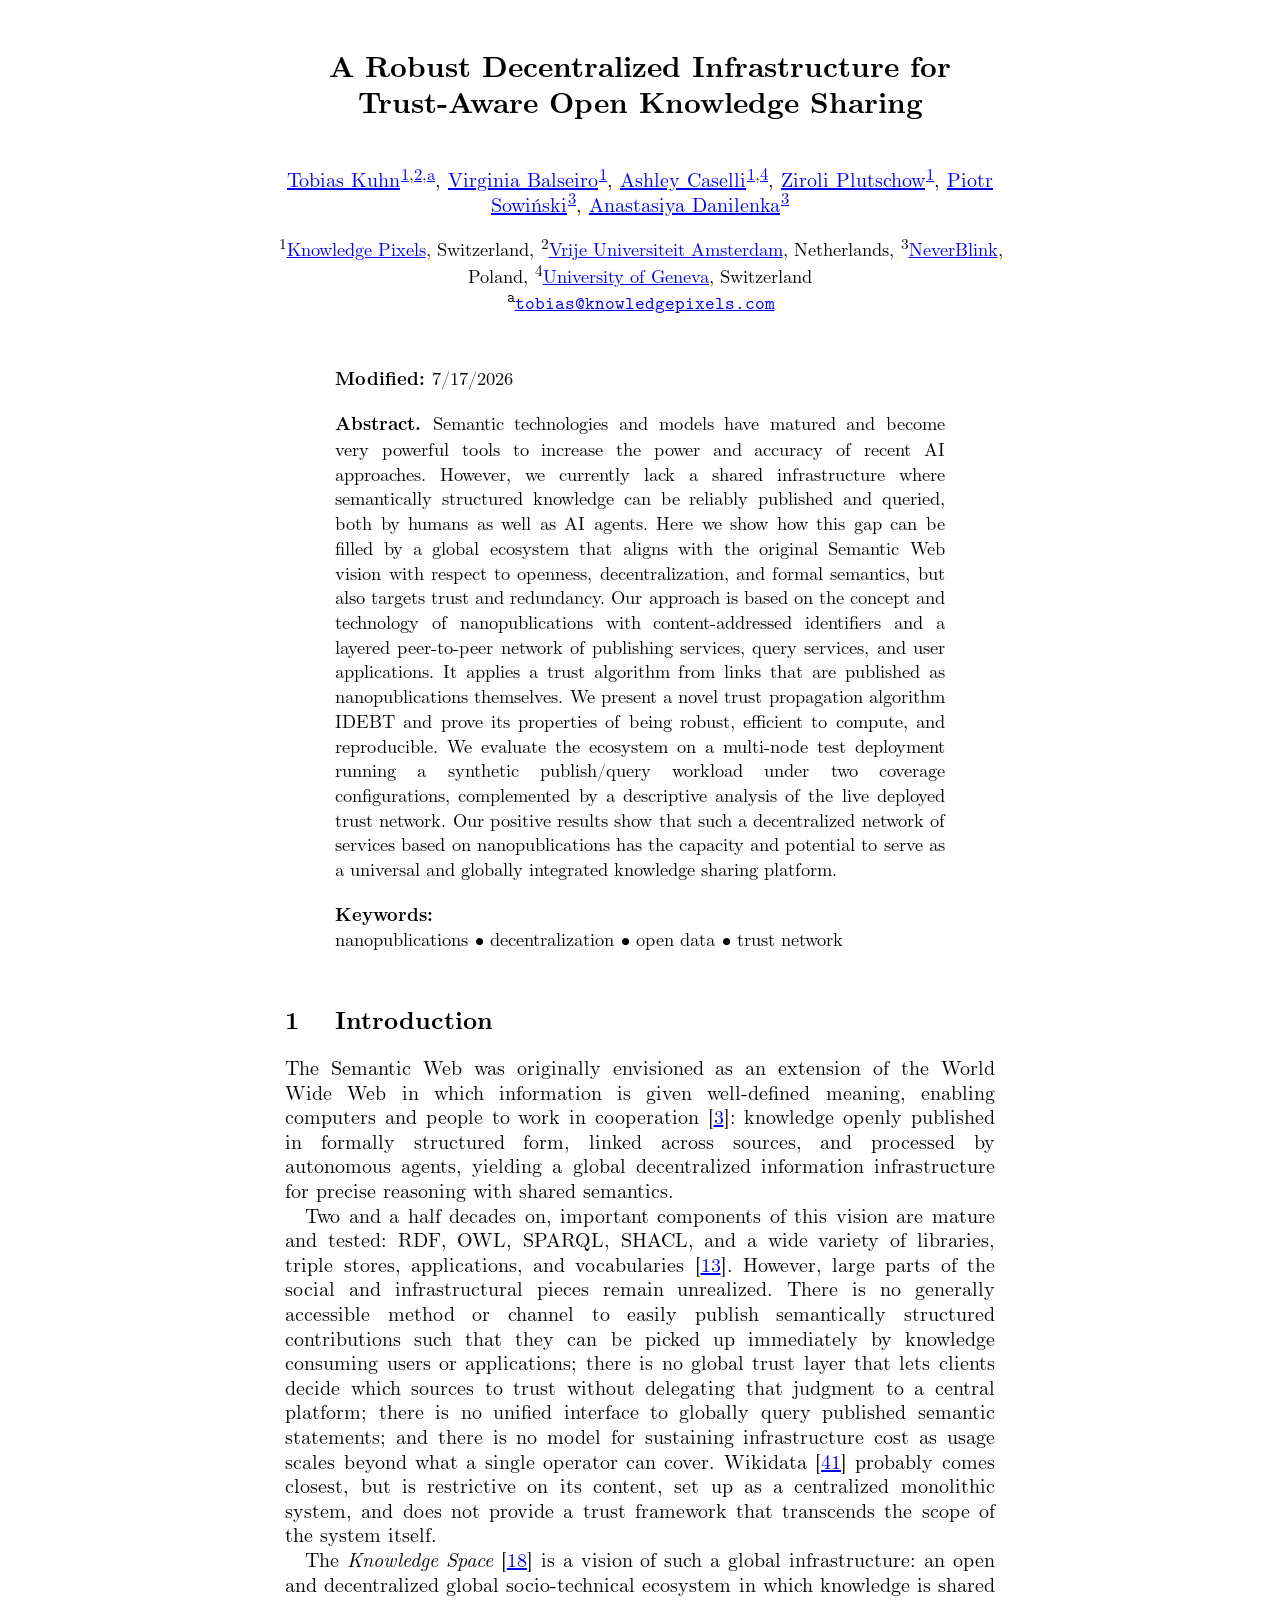
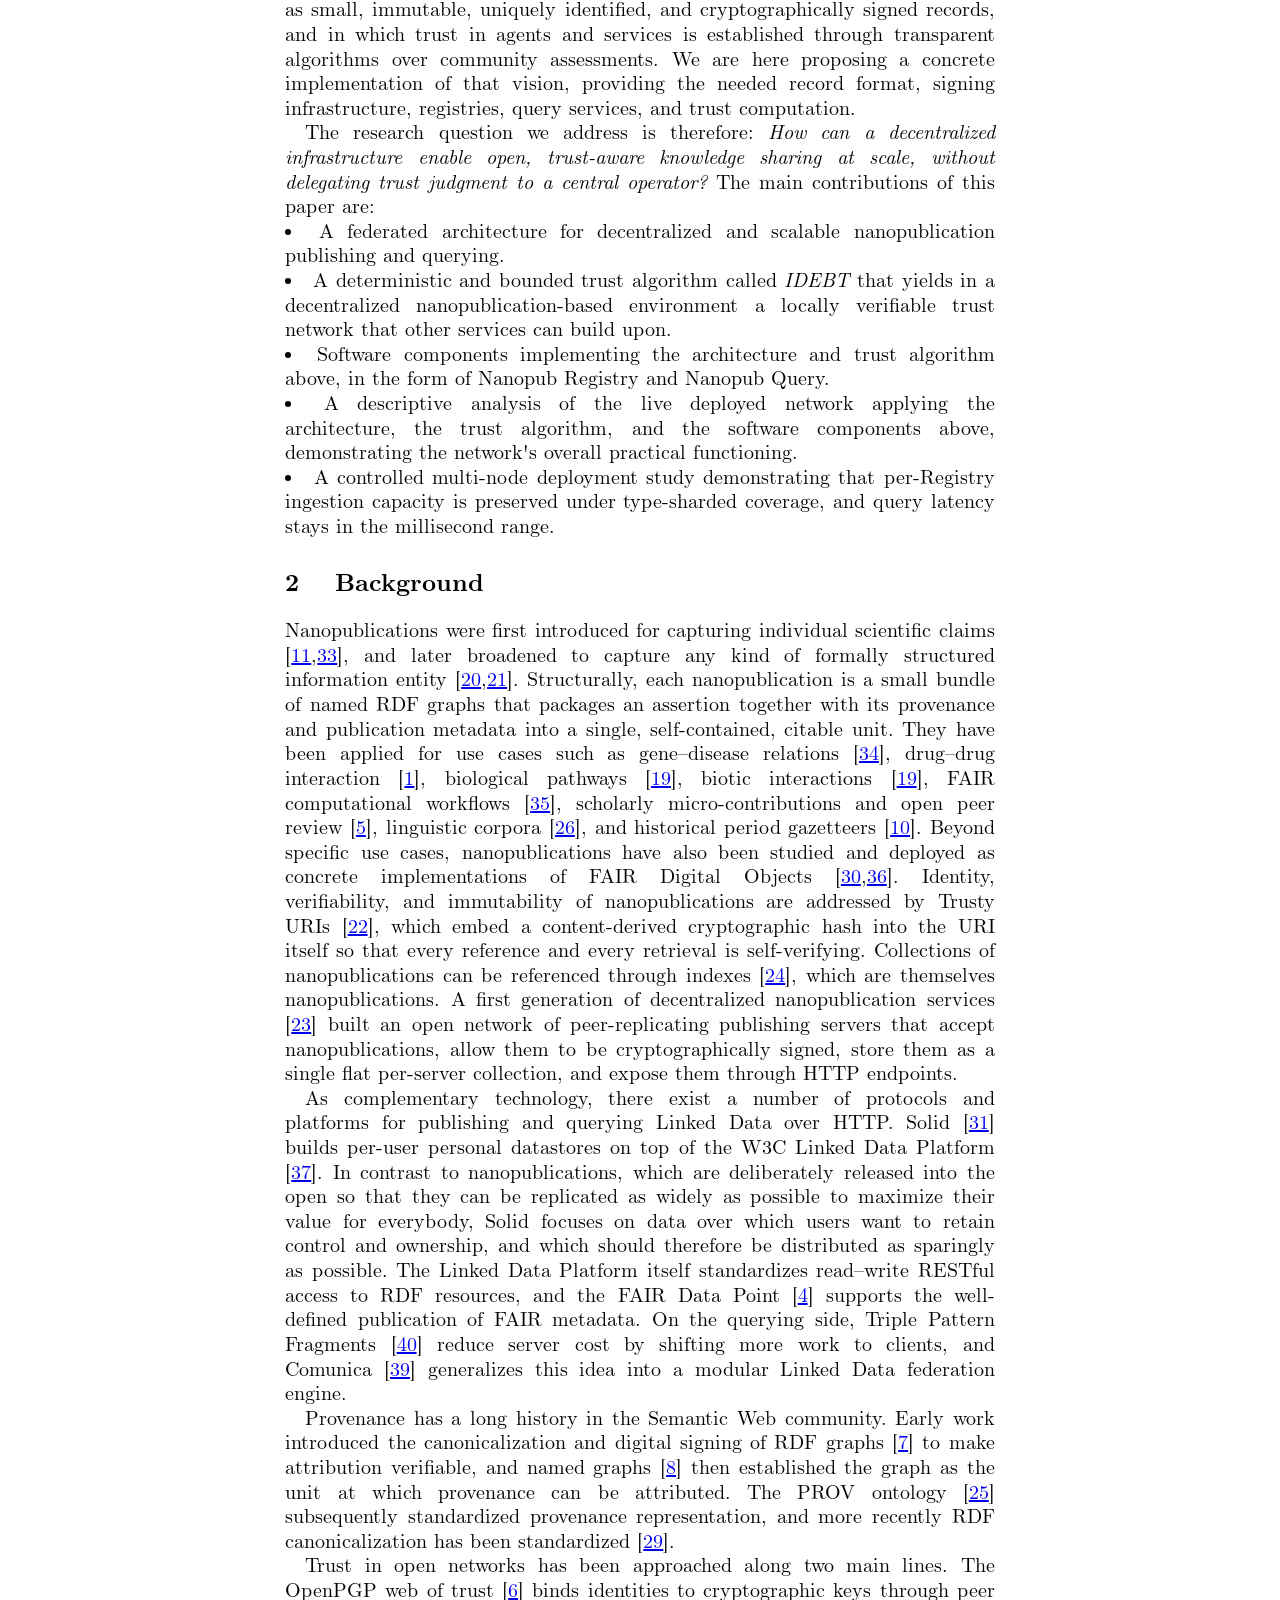
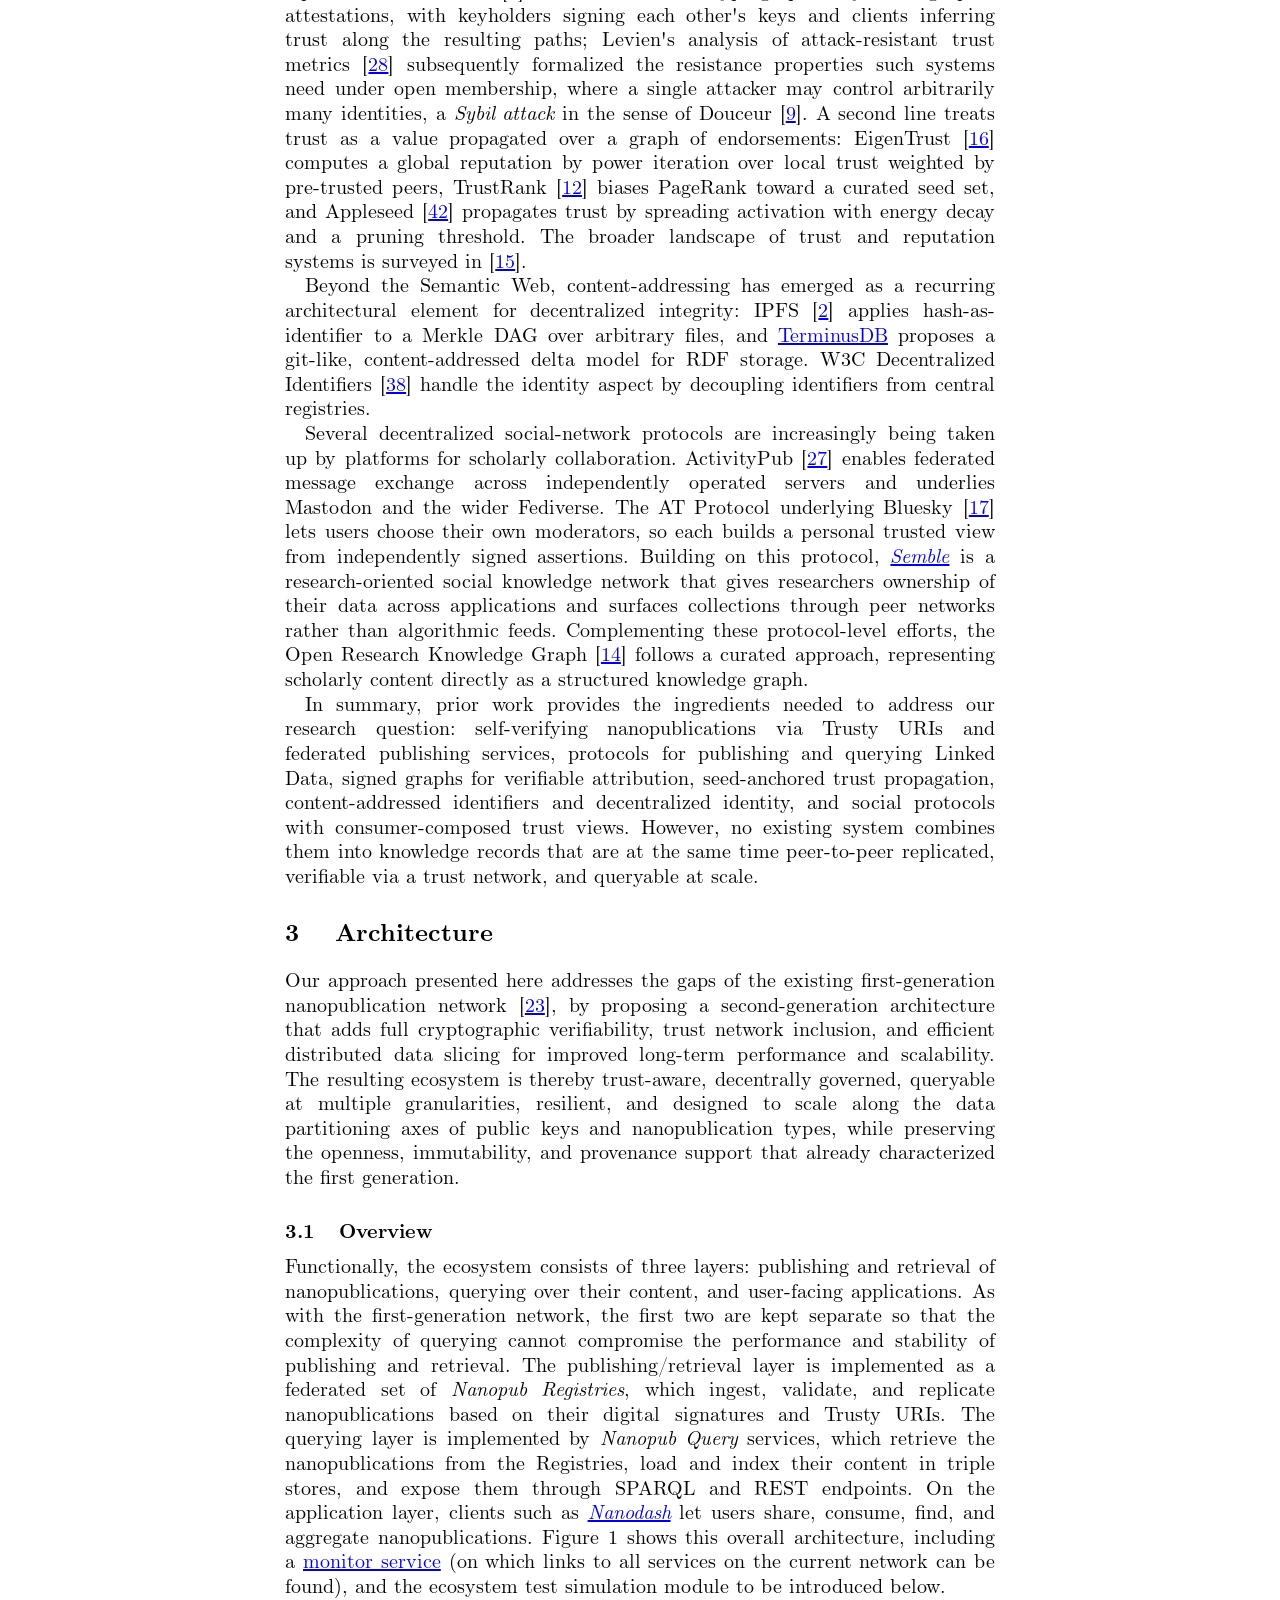
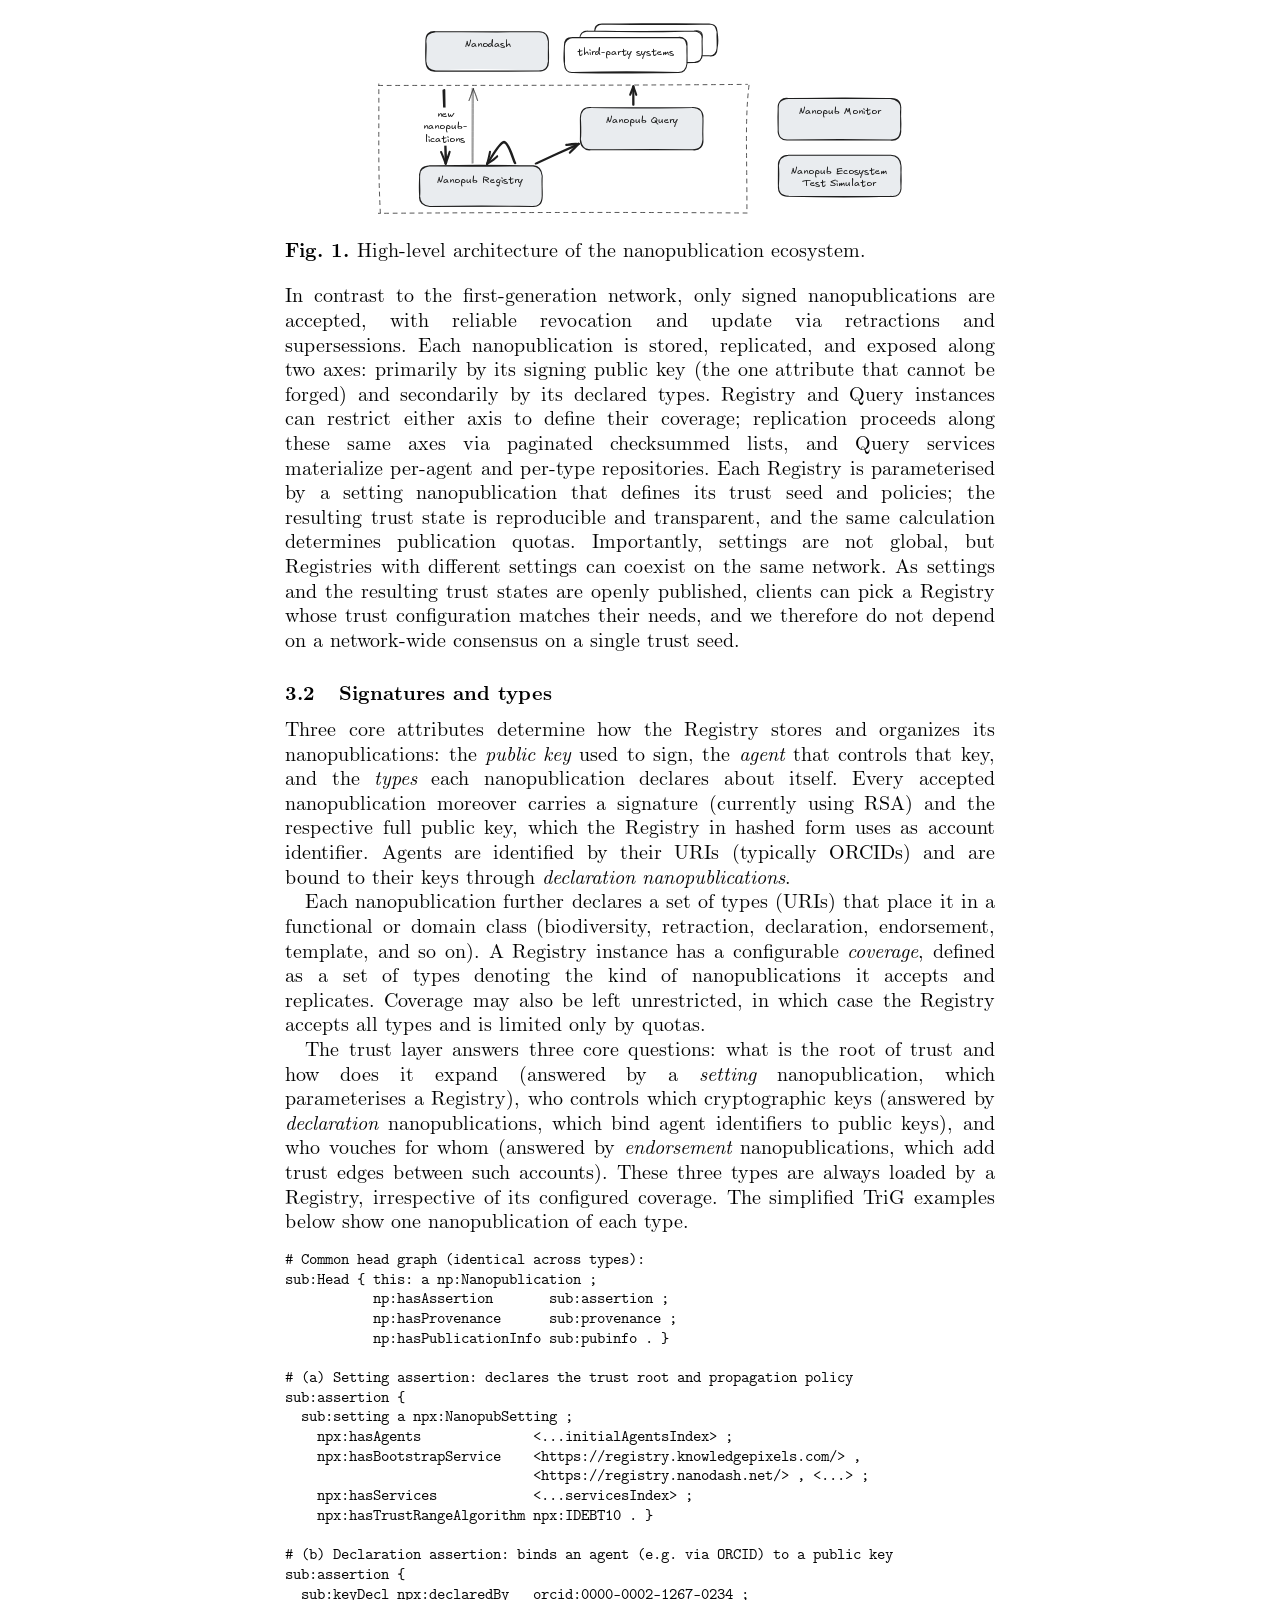
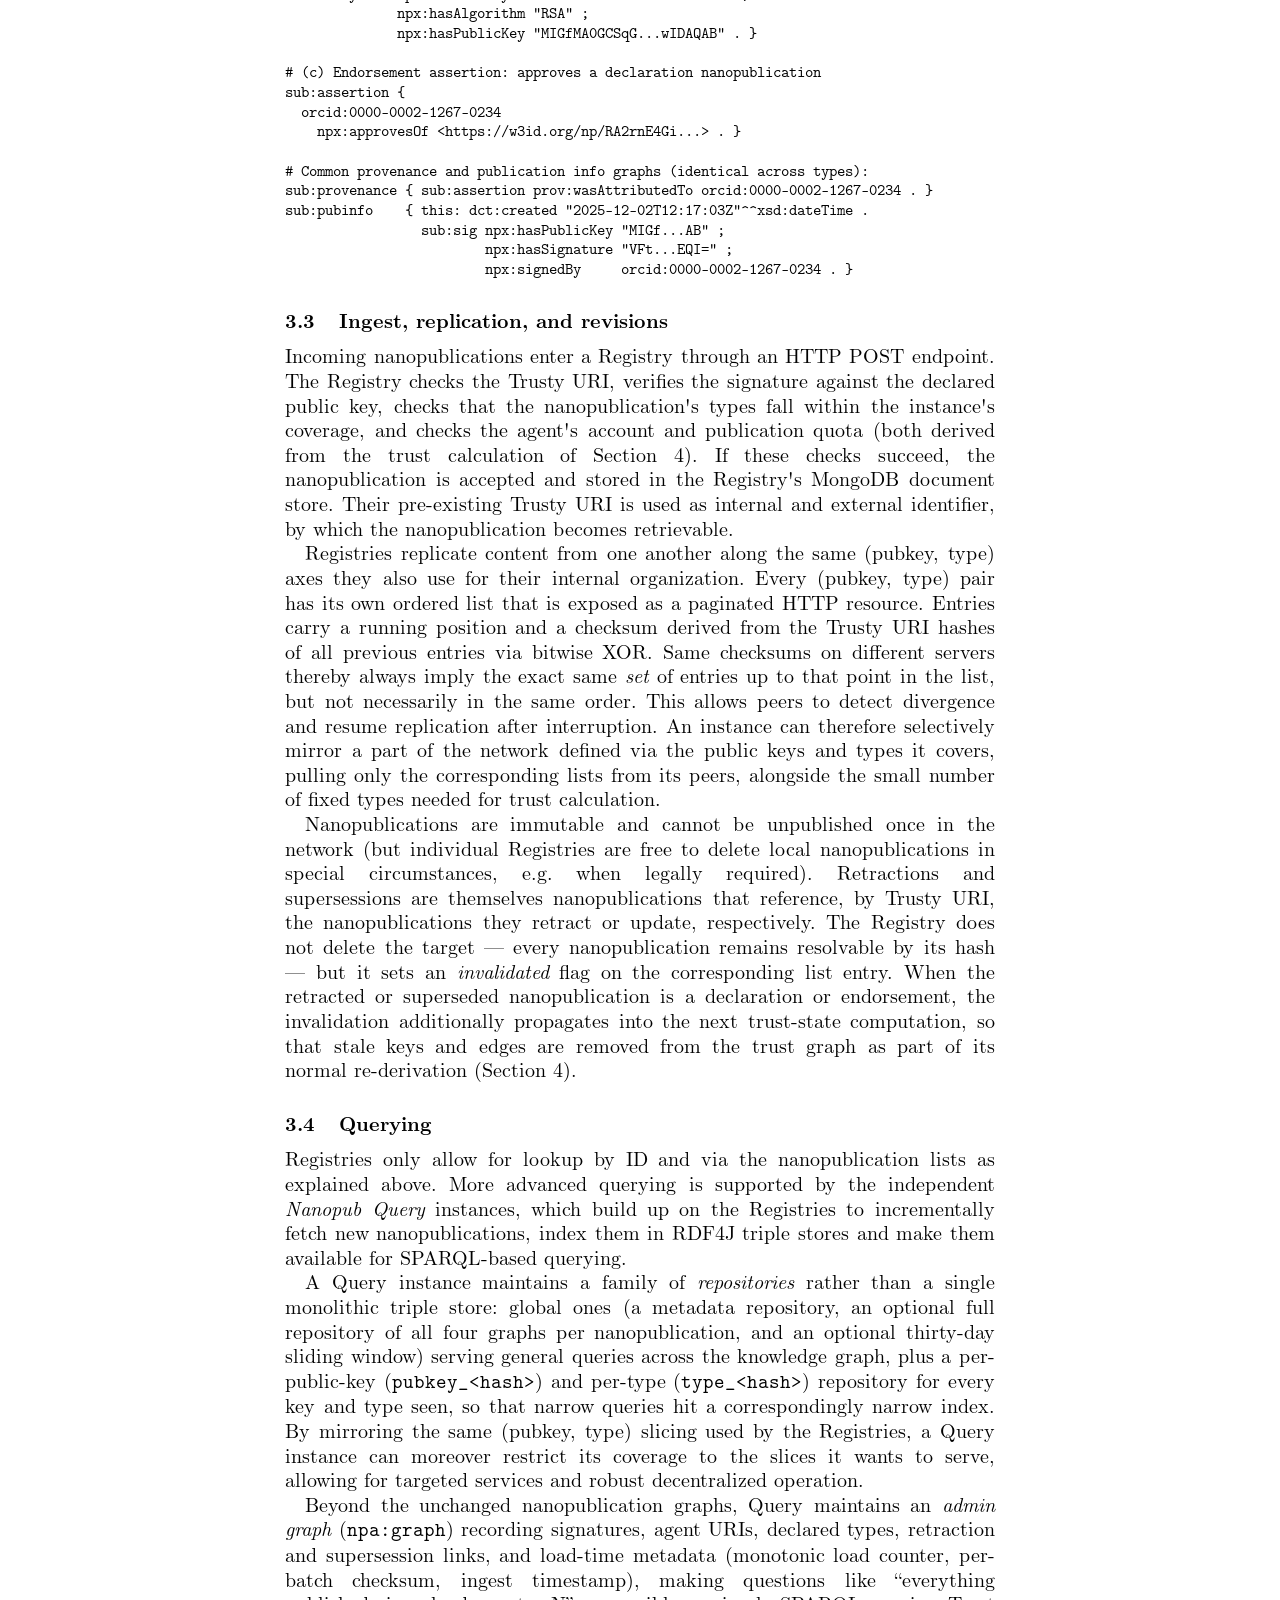
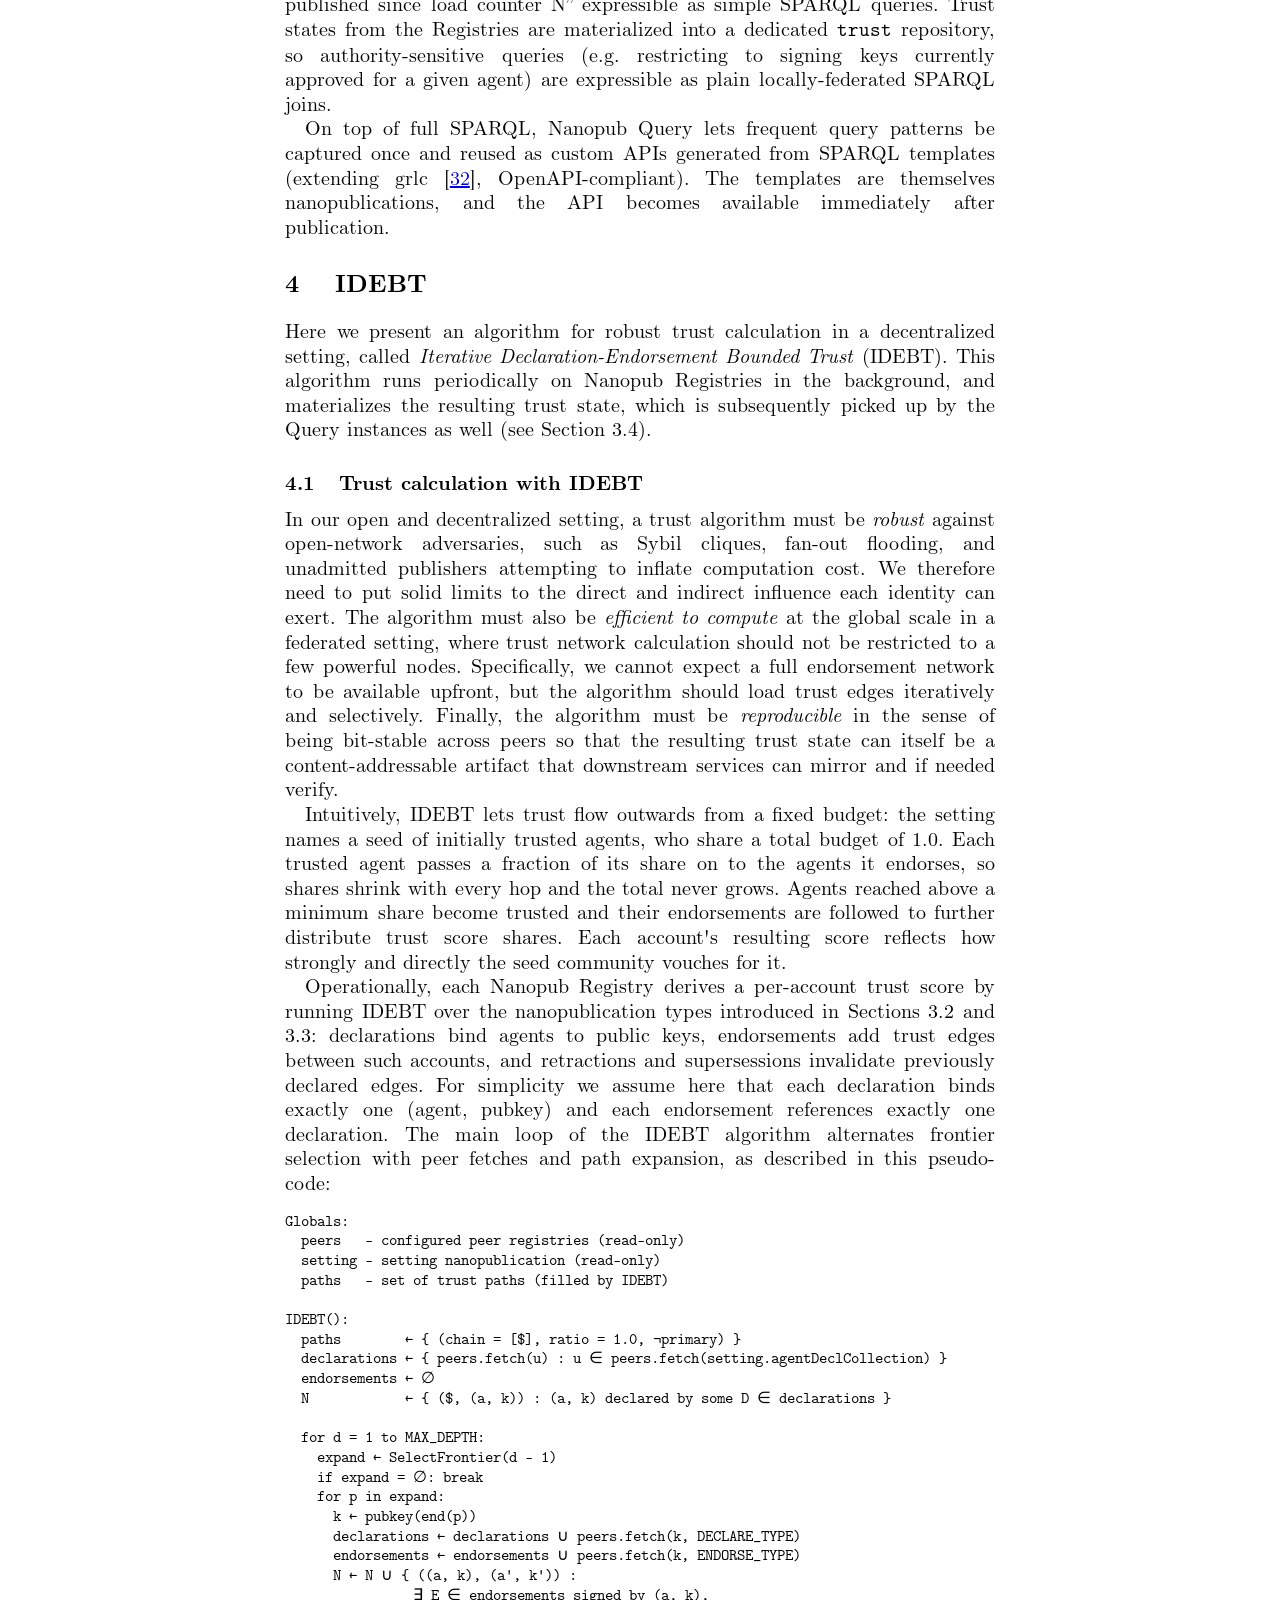
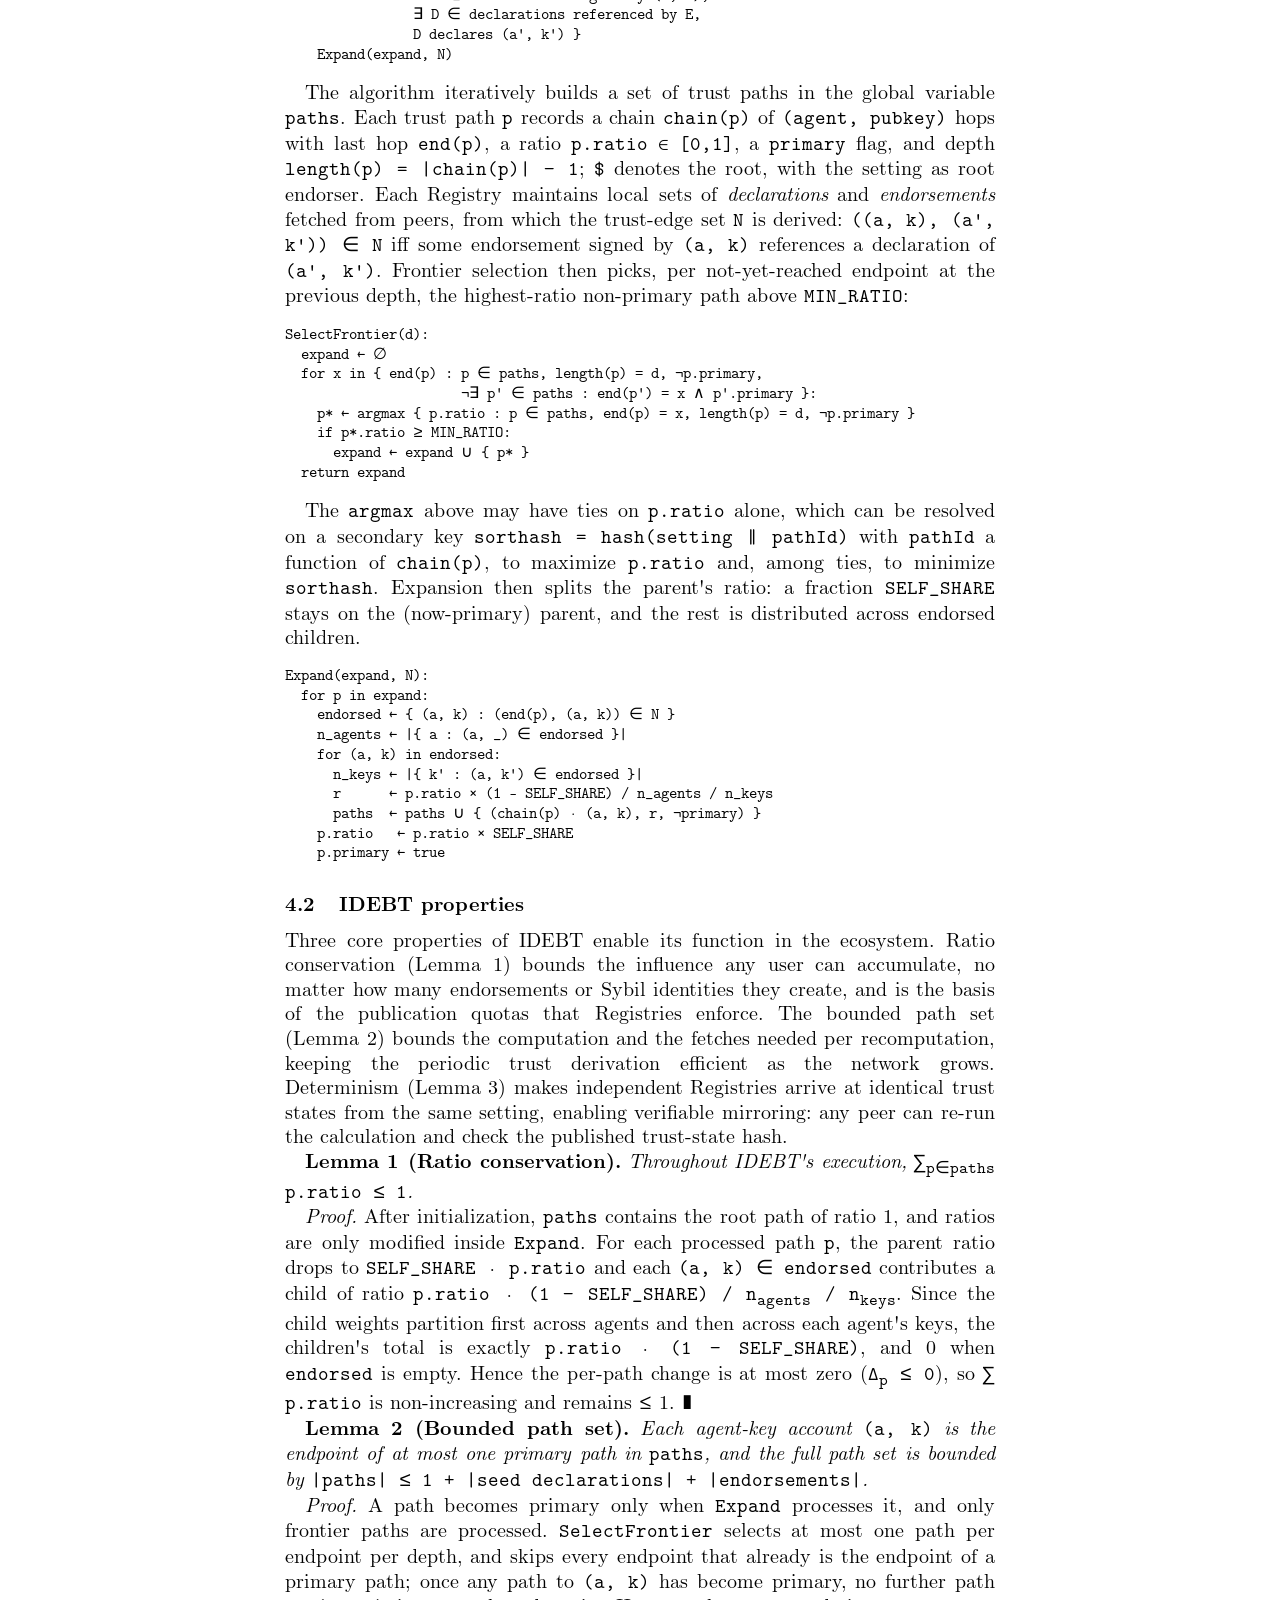
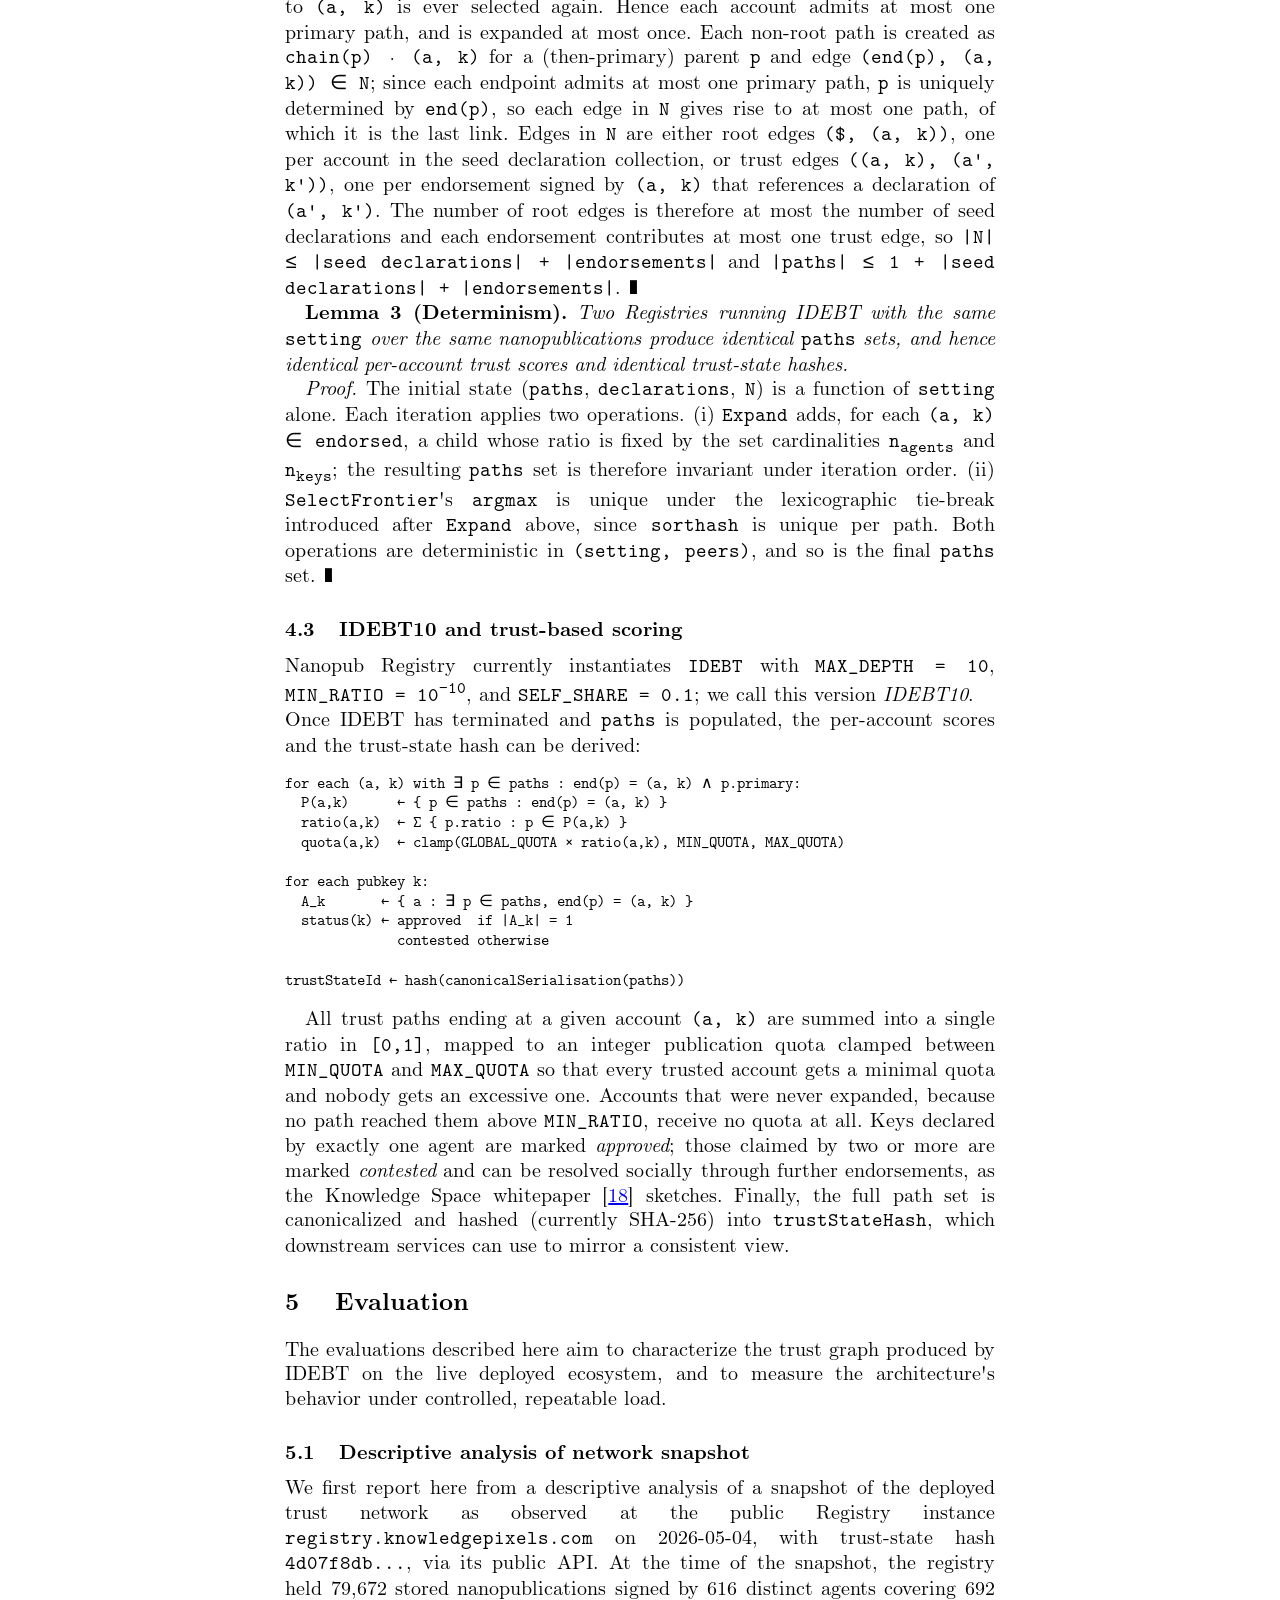
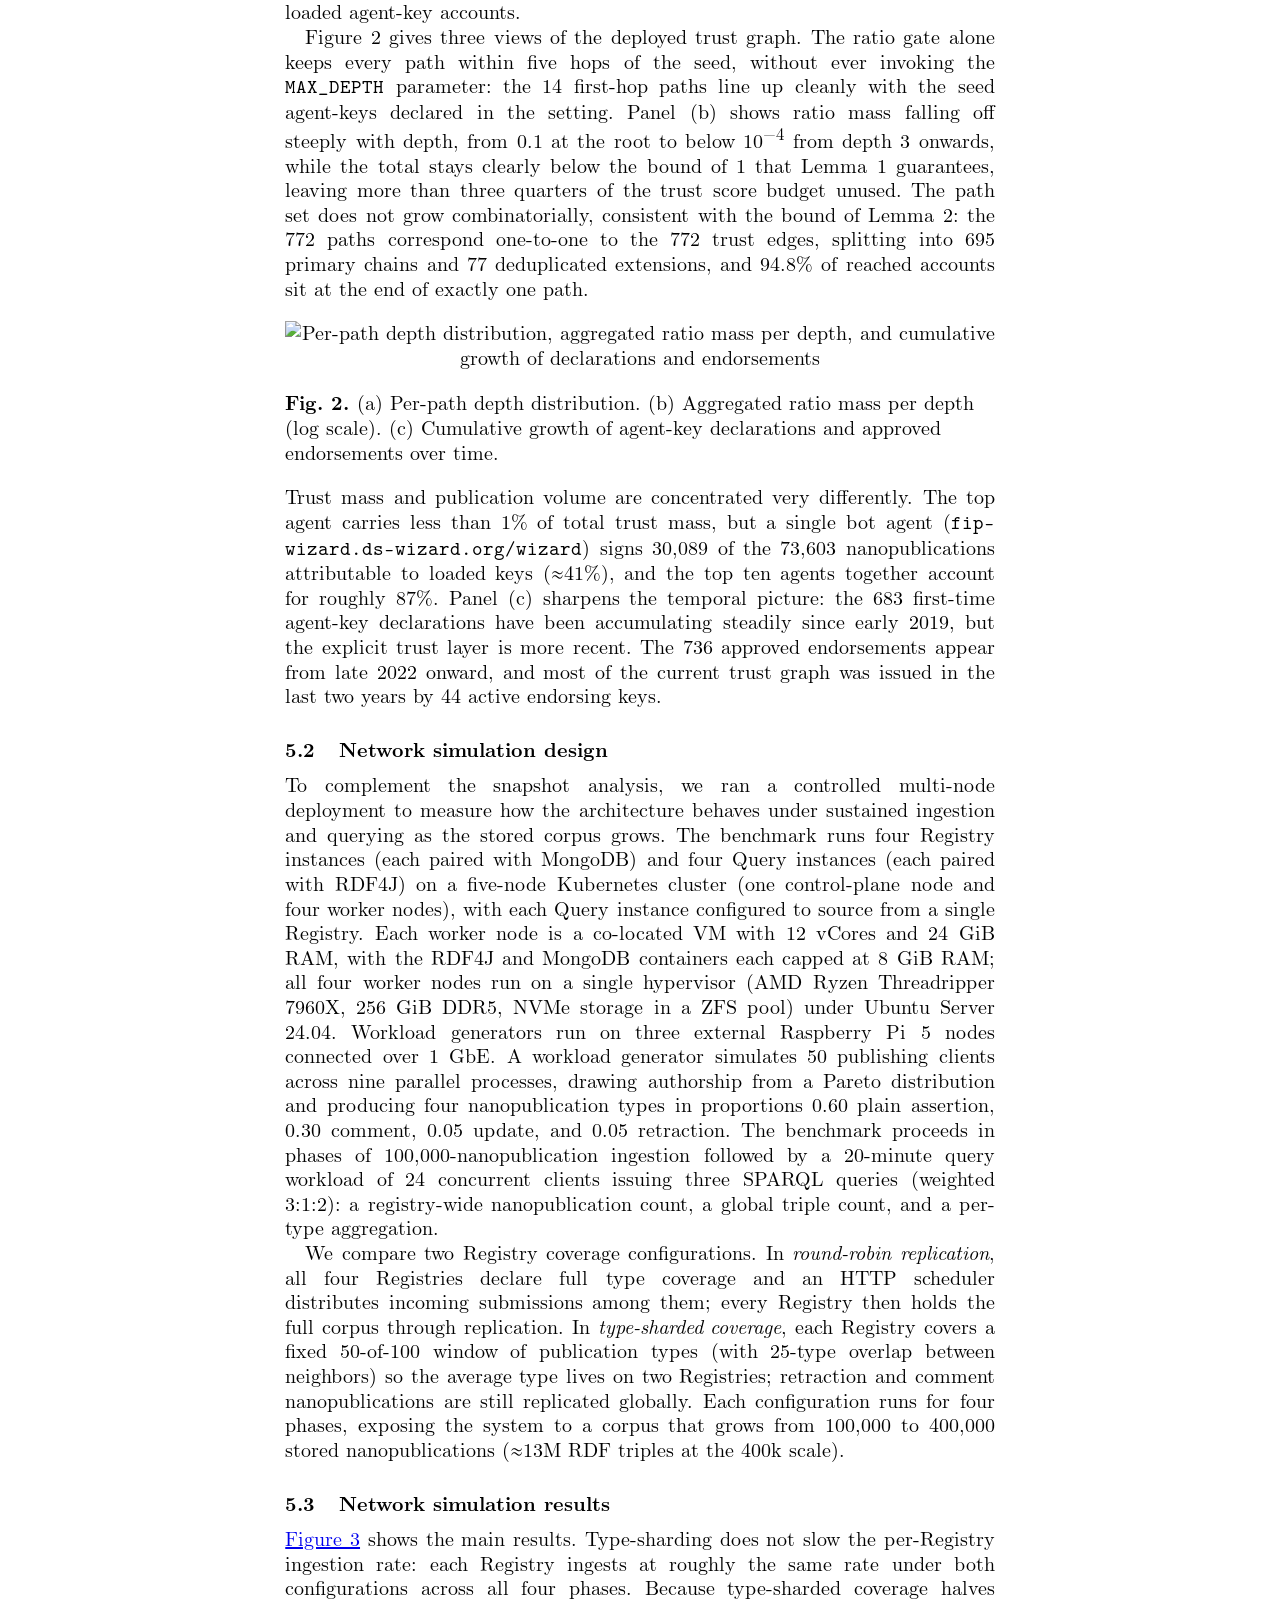
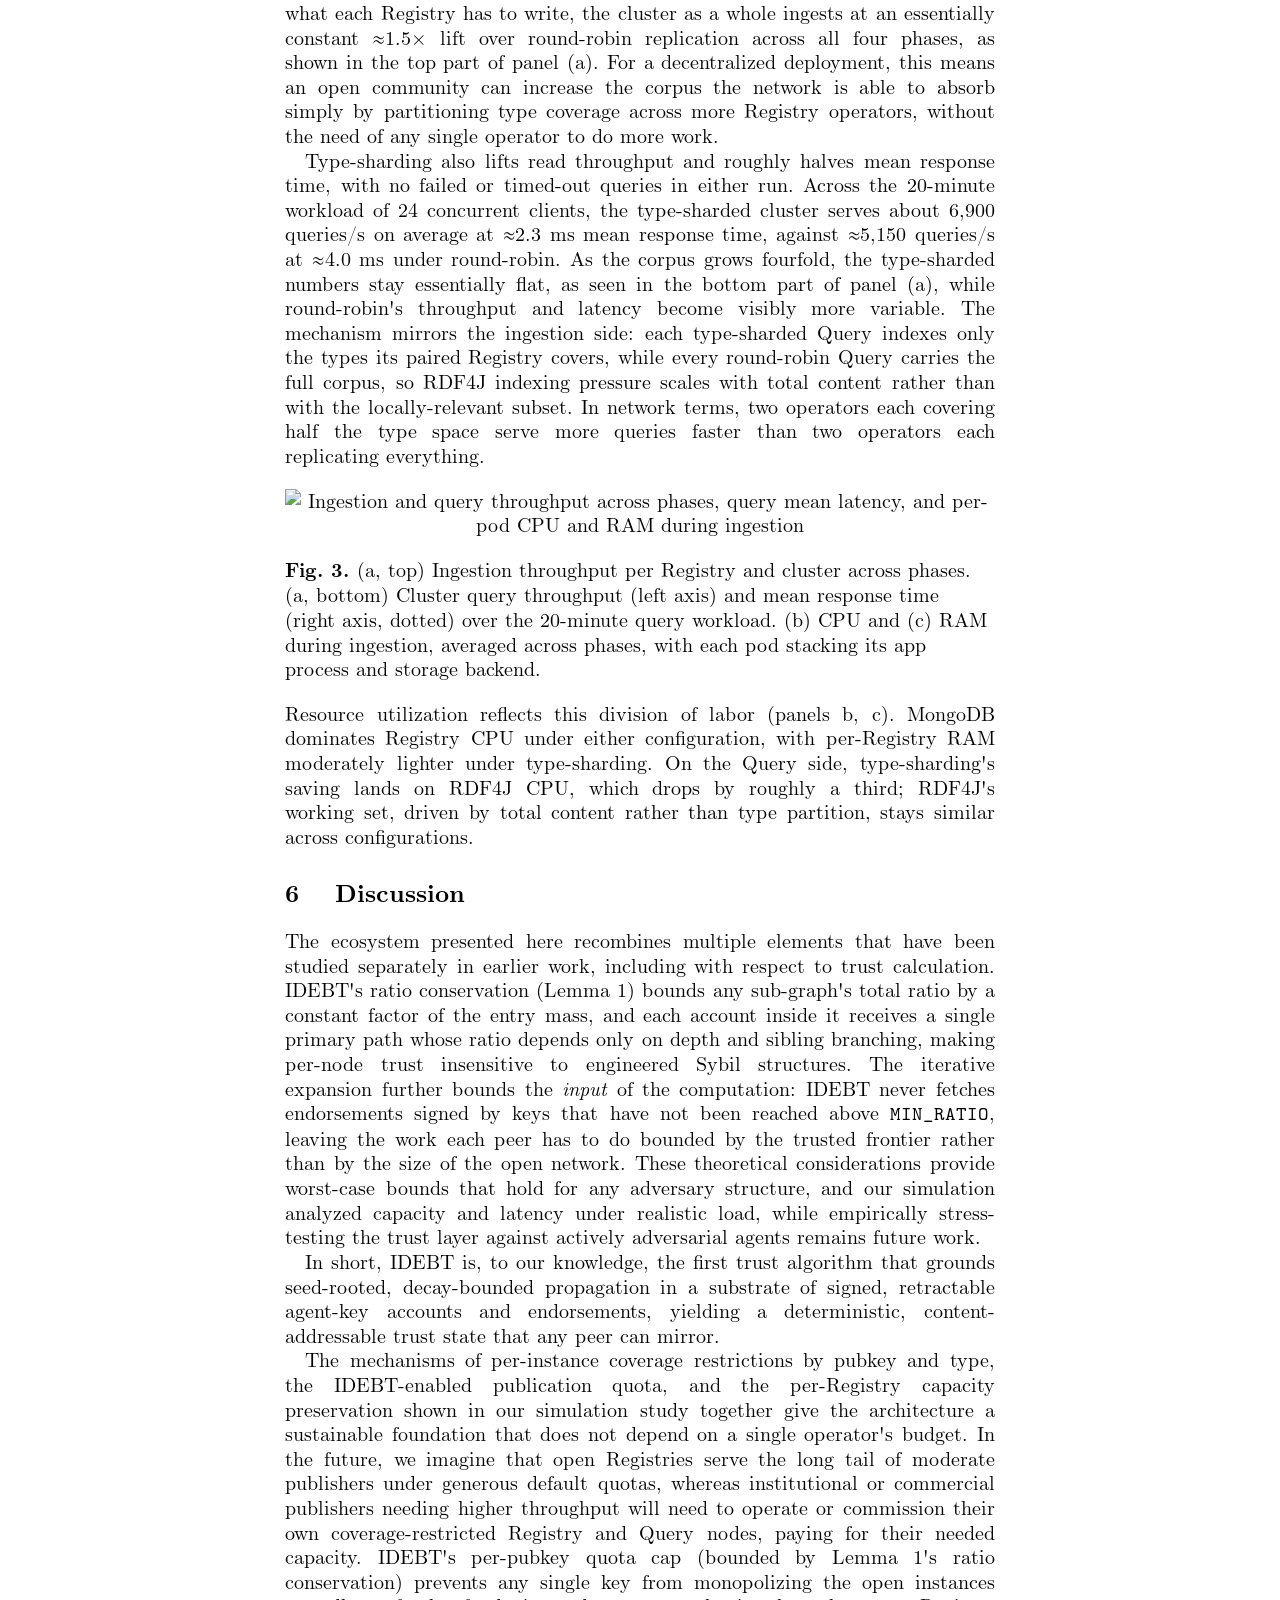
==== commit dce21509: "Work on text" ====
--- a/index.html
+++ b/index.html
@@ -253,7 +253,7 @@
                 <h3 property="schema:name">Descriptive analysis of network snapshot</h3>
                 <div datatype="rdf:HTML" property="schema:description">
                   <p>We first report here from a descriptive analysis of a snapshot of the deployed trust network as observed at the public Registry instance <code>registry.knowledgepixels.com</code> on 2026-05-04, with trust-state hash <code>4d07f8db...</code>, via its public API. At the time of the snapshot, the registry held 79,672 stored nanopublications signed by 616 distinct agents covering 692 loaded agent-key accounts.</p>
-                  <p>Figure 2 gives three views of the deployed trust graph. The ratio gate alone keeps every path within five hops of the seed, without ever invoking the <code>MAX_DEPTH</code> parameter: the 14 first-hop paths line up cleanly with the seed agent-keys declared in the setting. Panel (b) shows ratio mass decaying geometrically with depth as Lemma 1 predicts, leaving more than three quarters of the 1.0 conservation budget unused. The path set stays linear in the size of the trust graph rather than combinatorial: the 772 paths split into 695 primary chains and 77 deduplicated extensions, and 94.8% of reached accounts sit at the end of exactly one path.</p>
+                  <p>Figure 2 gives three views of the deployed trust graph. The ratio gate alone keeps every path within five hops of the seed, without ever invoking the <code>MAX_DEPTH</code> parameter: the 14 first-hop paths line up cleanly with the seed agent-keys declared in the setting. Panel (b) shows ratio mass falling off steeply with depth, from 0.1 at the root to below 10<sup>−4</sup> from depth 3 onwards, while the total stays clearly below the bound of 1 that Lemma 1 guarantees, leaving more than three quarters of the trust score budget unused. The path set does not grow combinatorially, consistent with the bound of Lemma 2: the 772 paths correspond one-to-one to the 772 trust edges, splitting into 695 primary chains and 77 deduplicated extensions, and 94.8% of reached accounts sit at the end of exactly one path.</p>
                   <figure class="full-width" id="fig-snapshot">
                     <p><img alt="Per-path depth distribution, aggregated ratio mass per depth, and cumulative growth of declarations and endorsements" src="analysis/figures/snapshot.svg" /></p>
                     <figcaption>(a) Per-path depth distribution. (b) Aggregated ratio mass per depth (log scale). (c) Cumulative growth of agent-key declarations and approved endorsements over time.</figcaption>
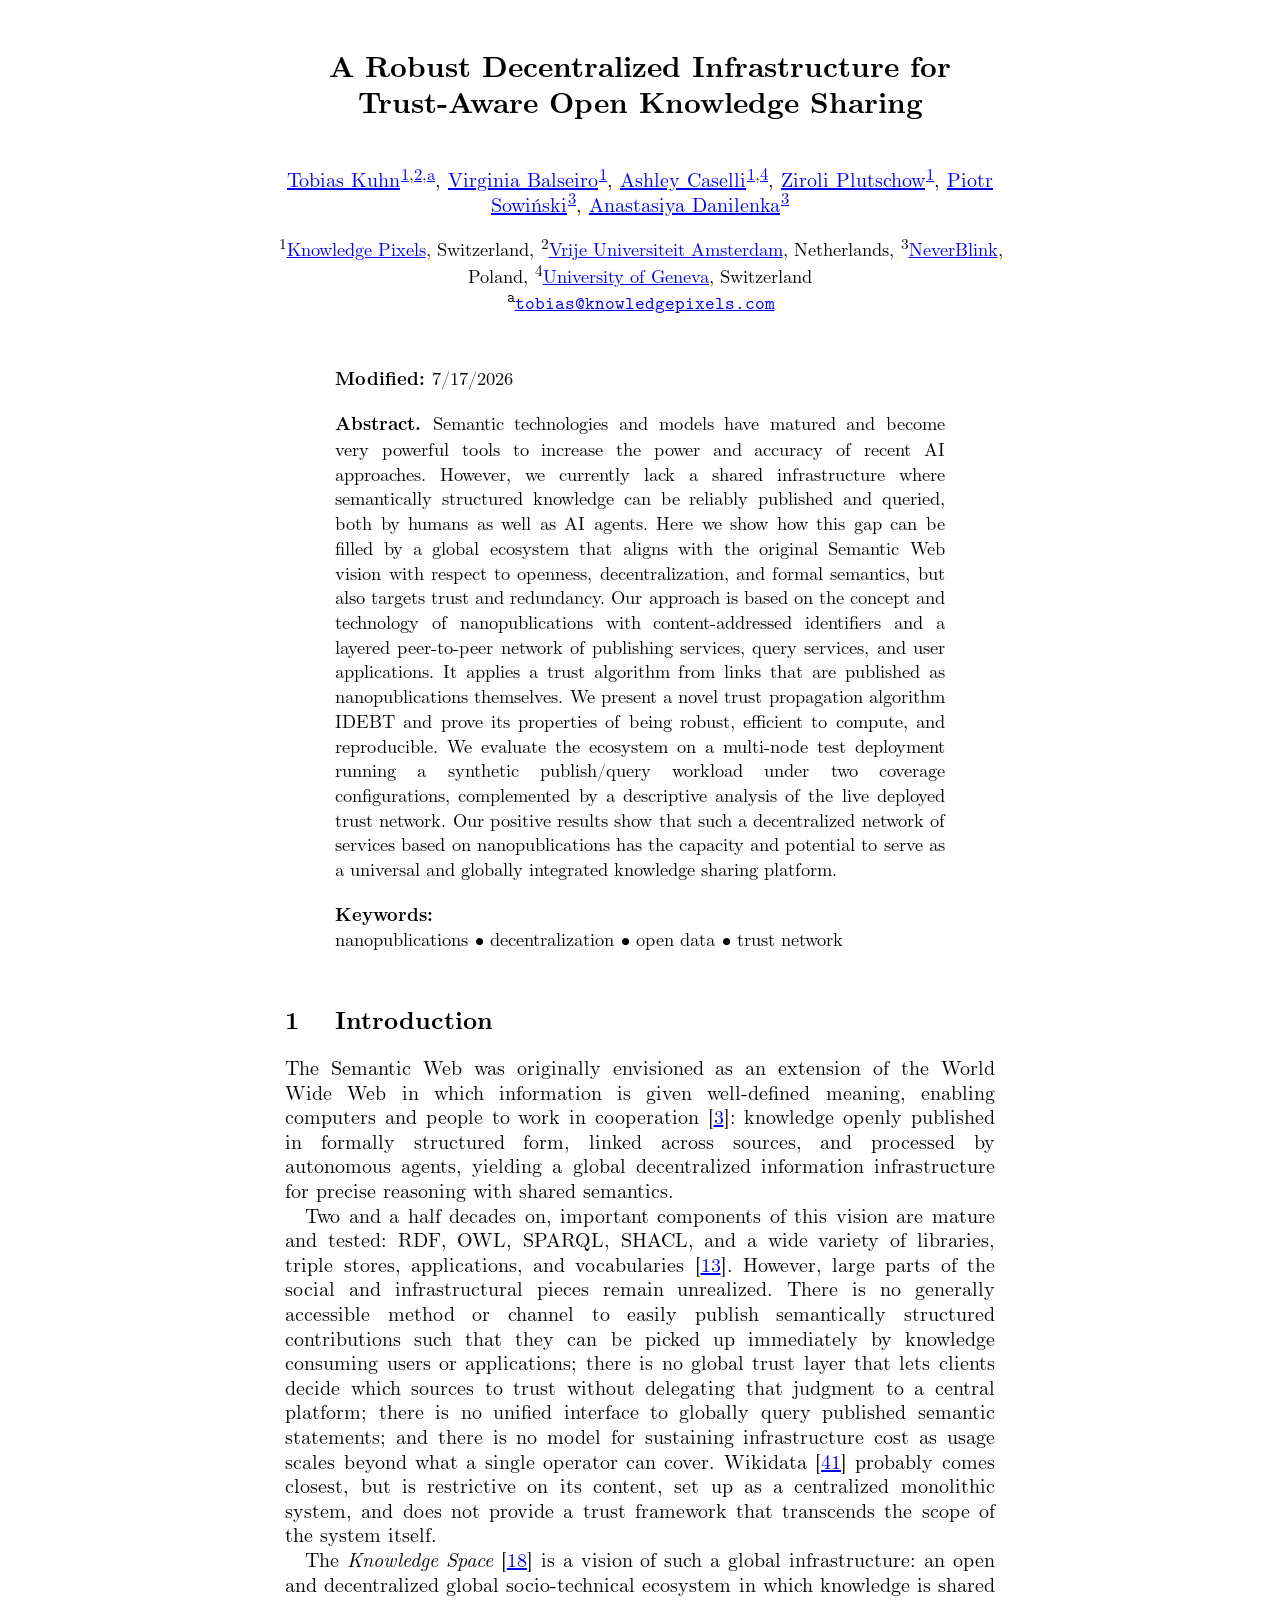
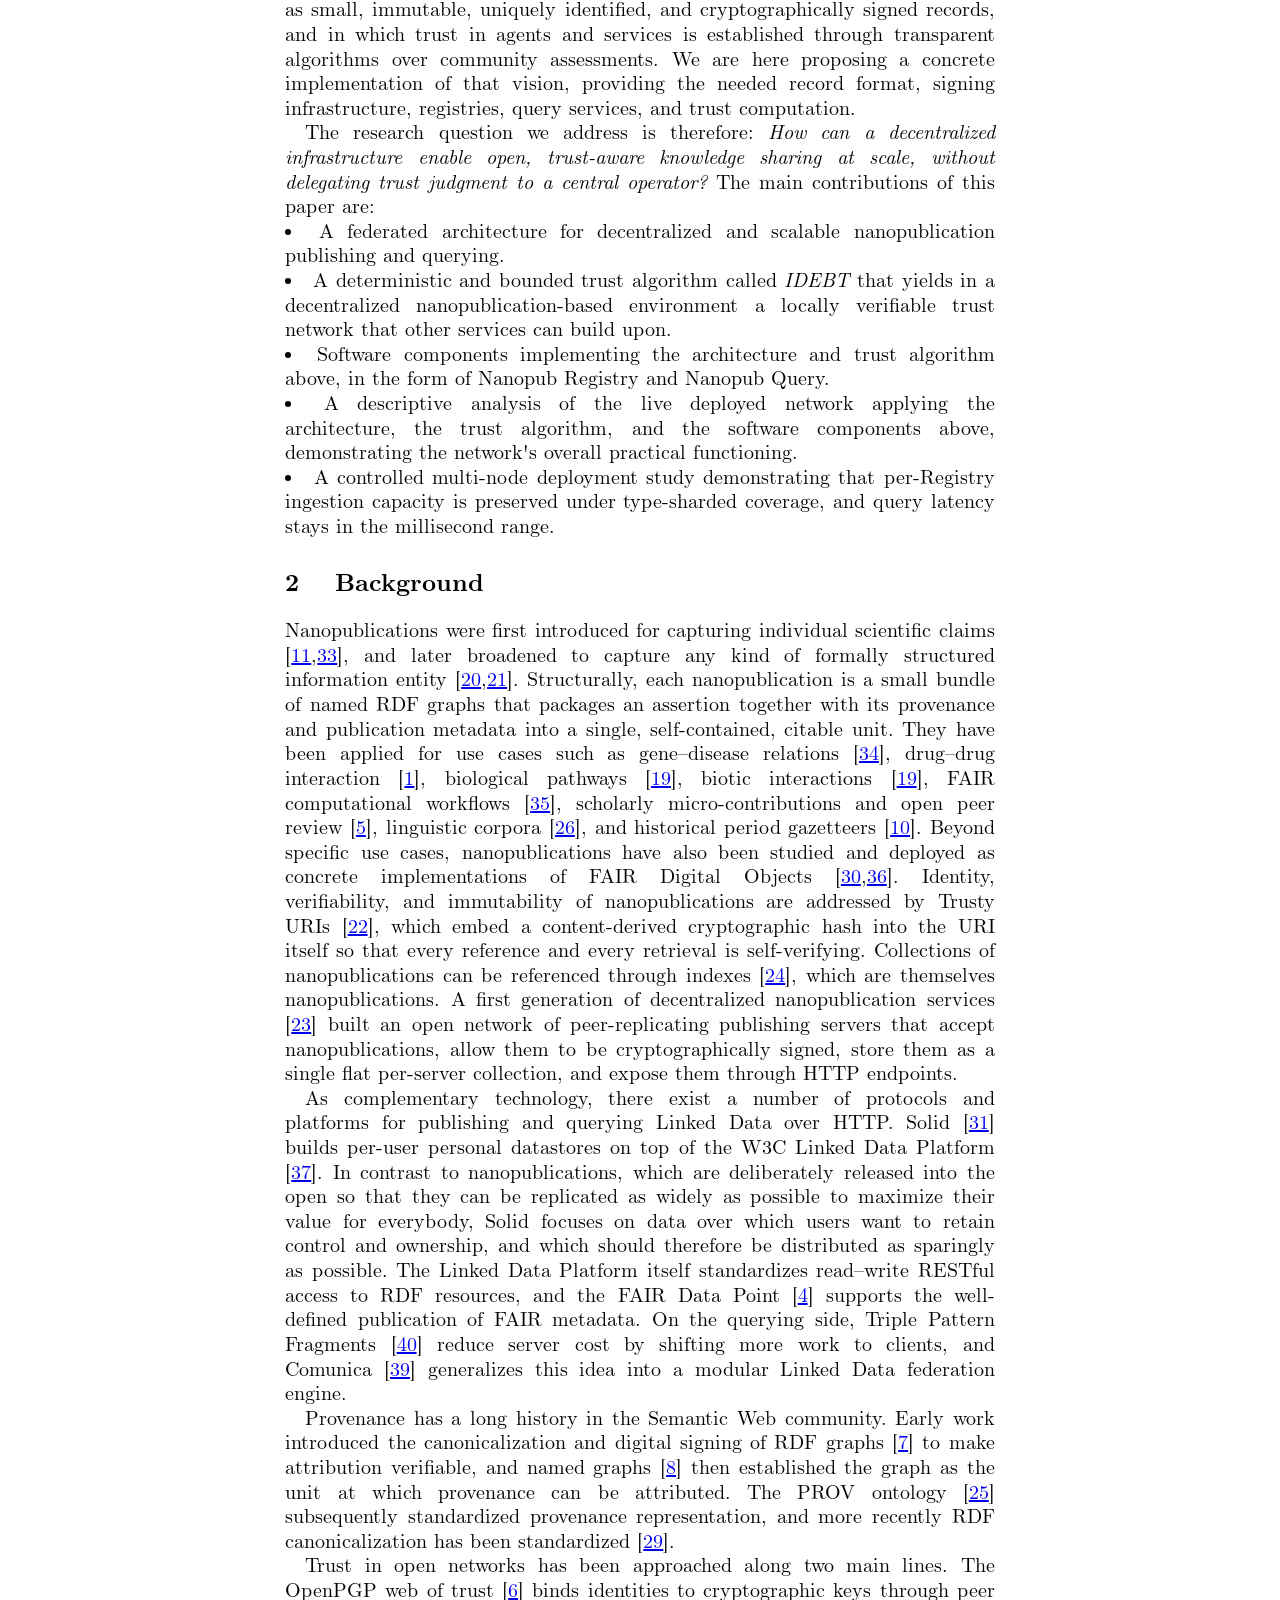
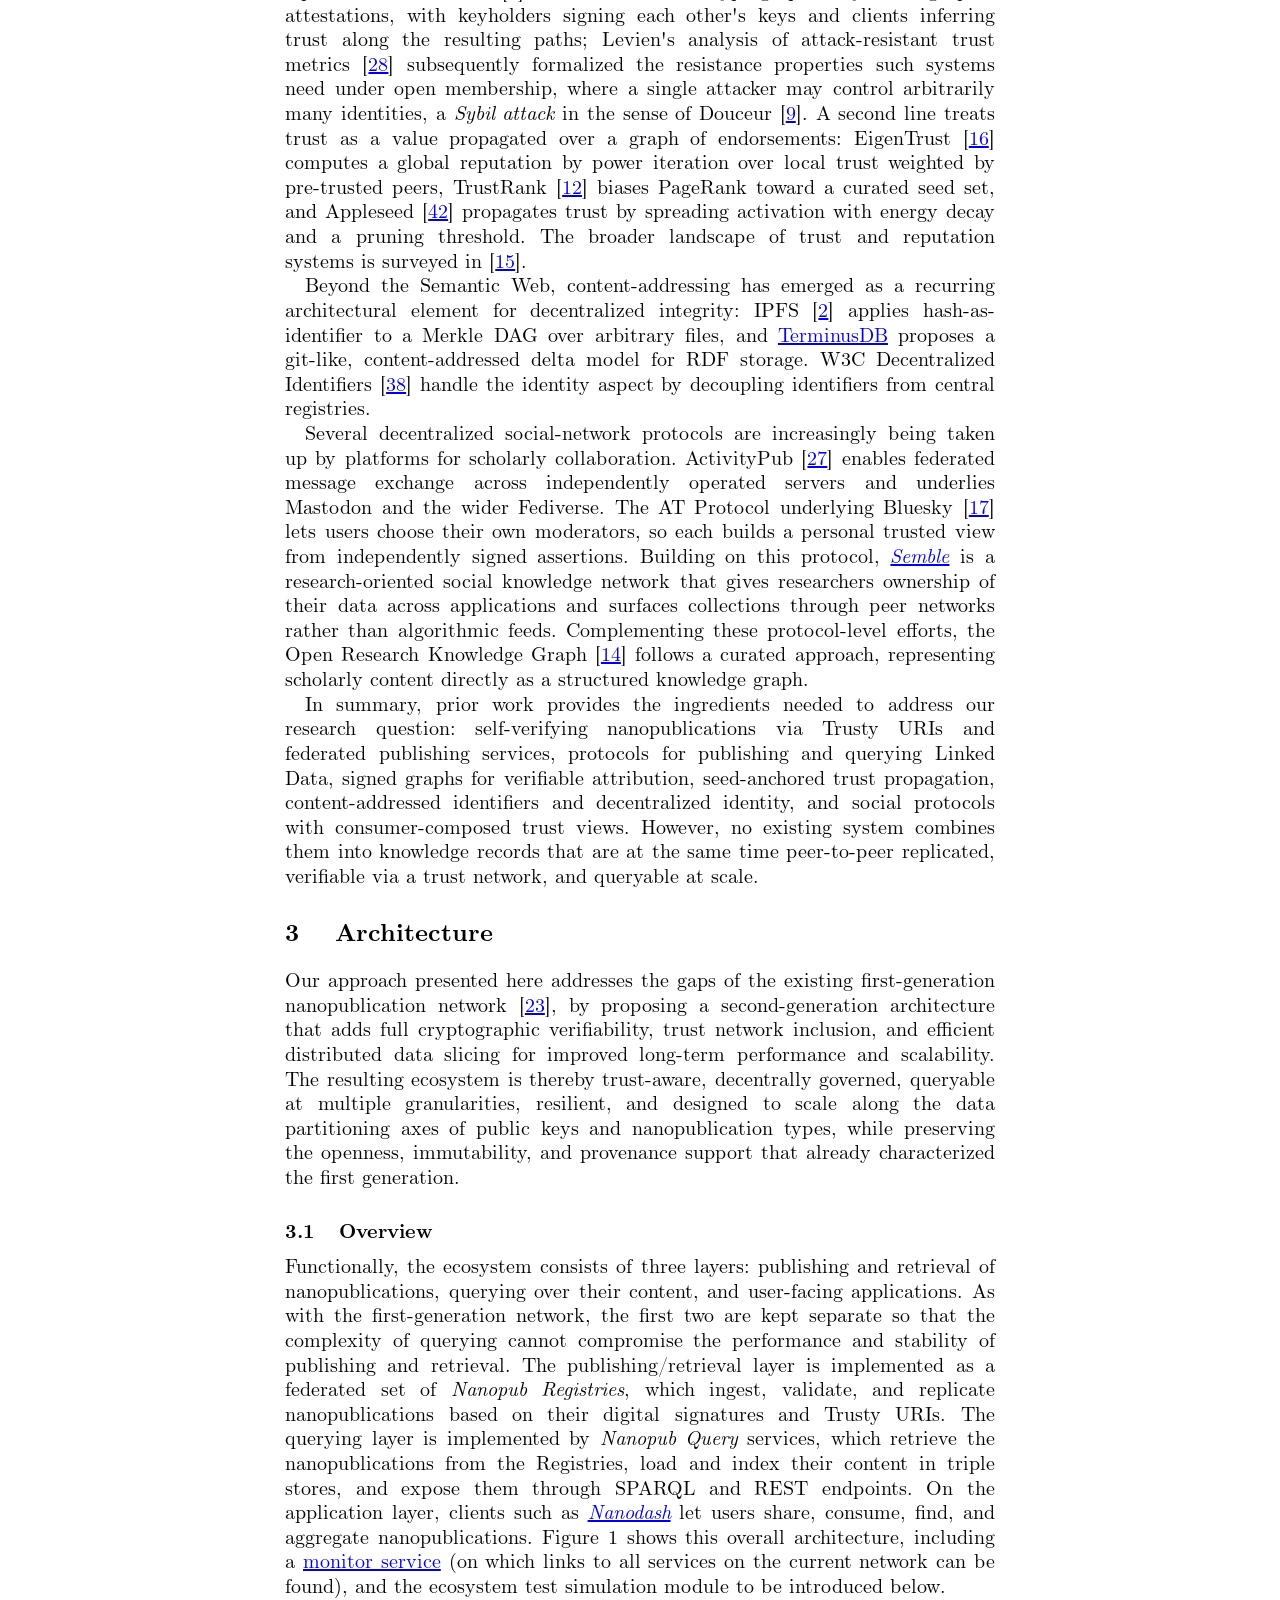
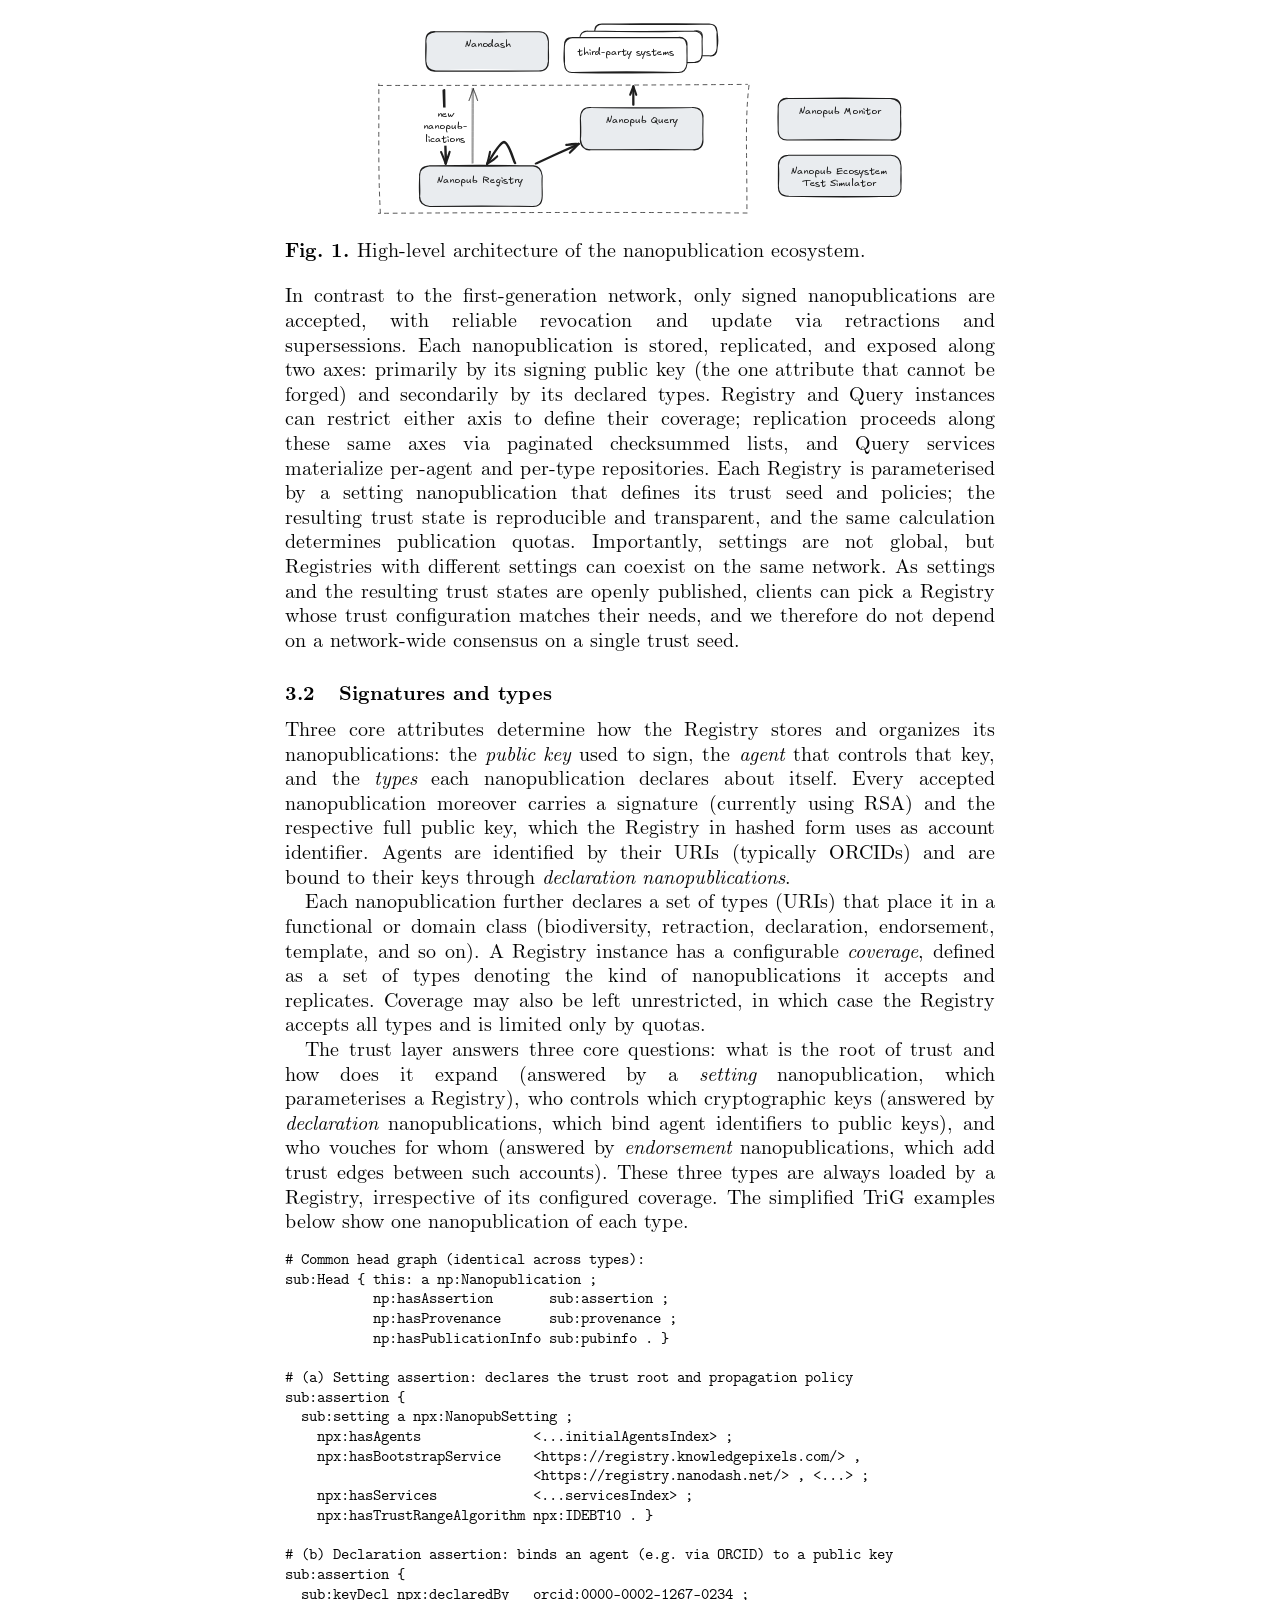
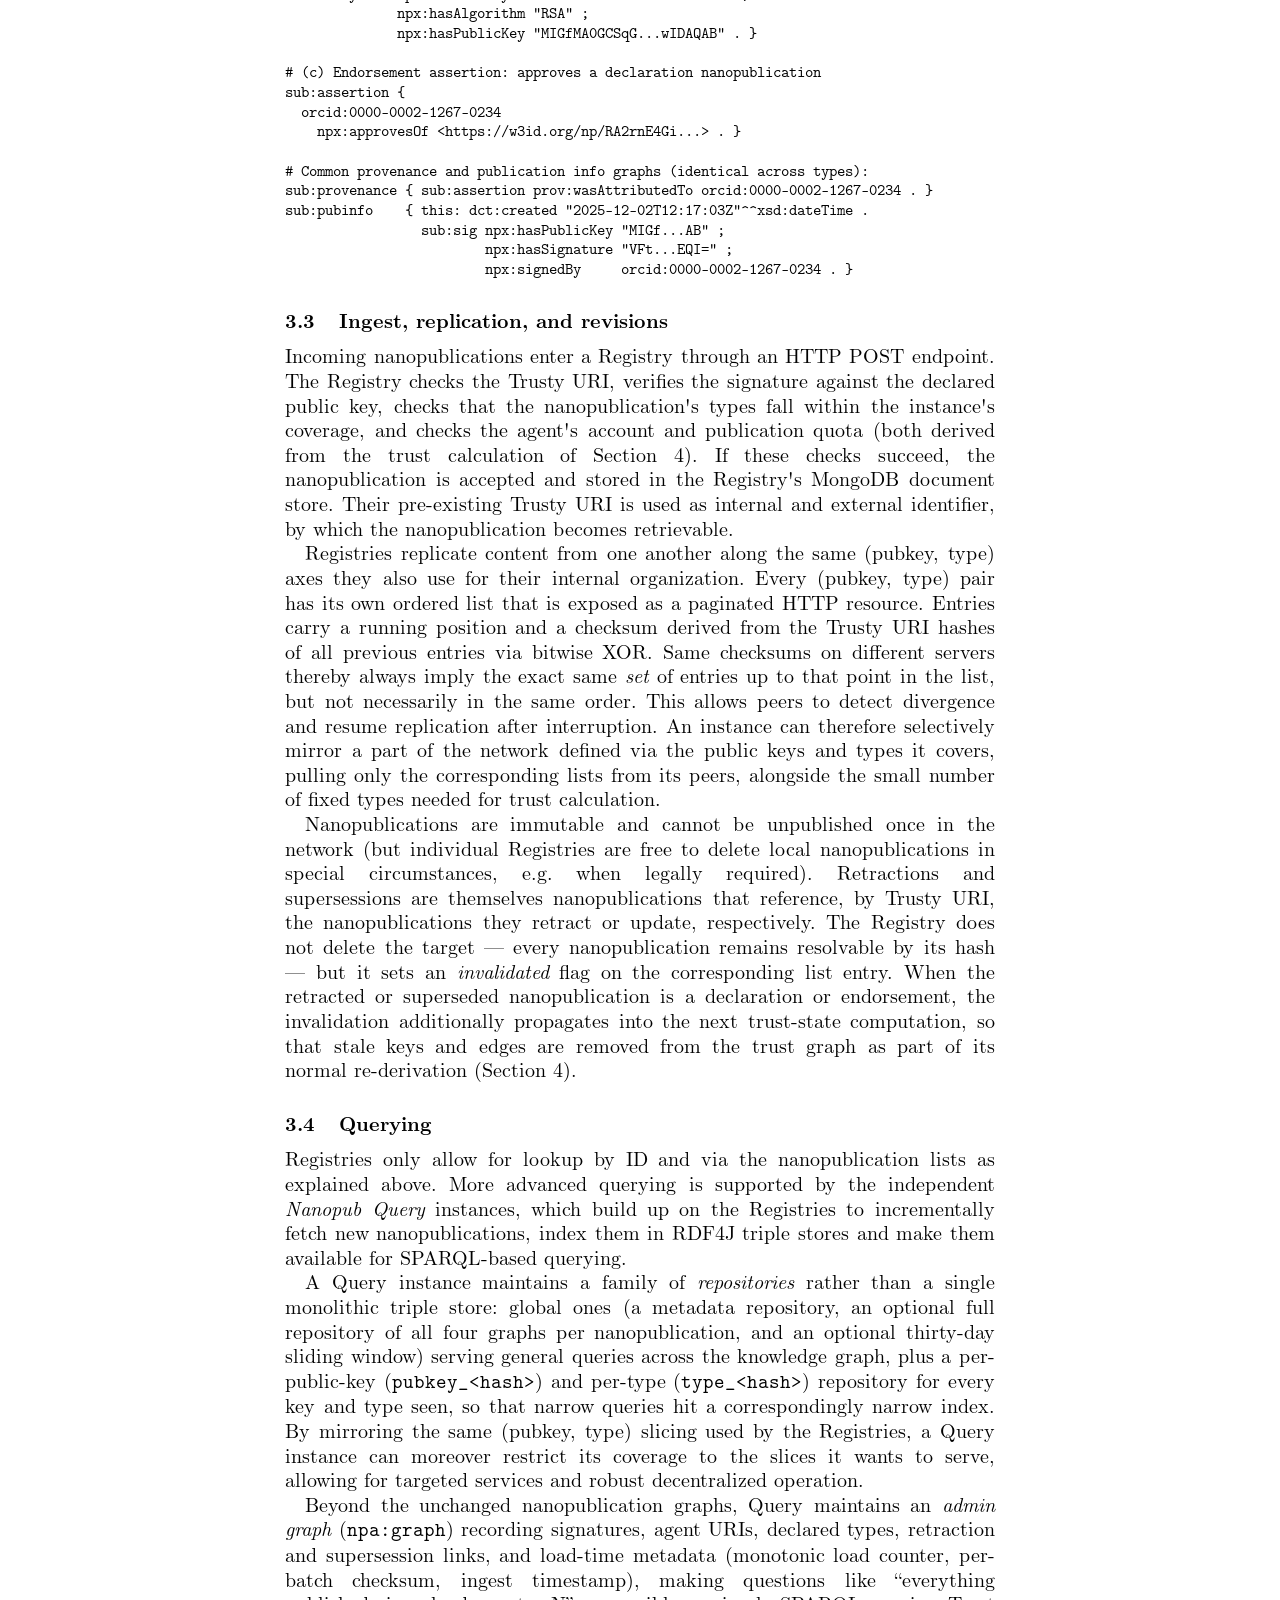
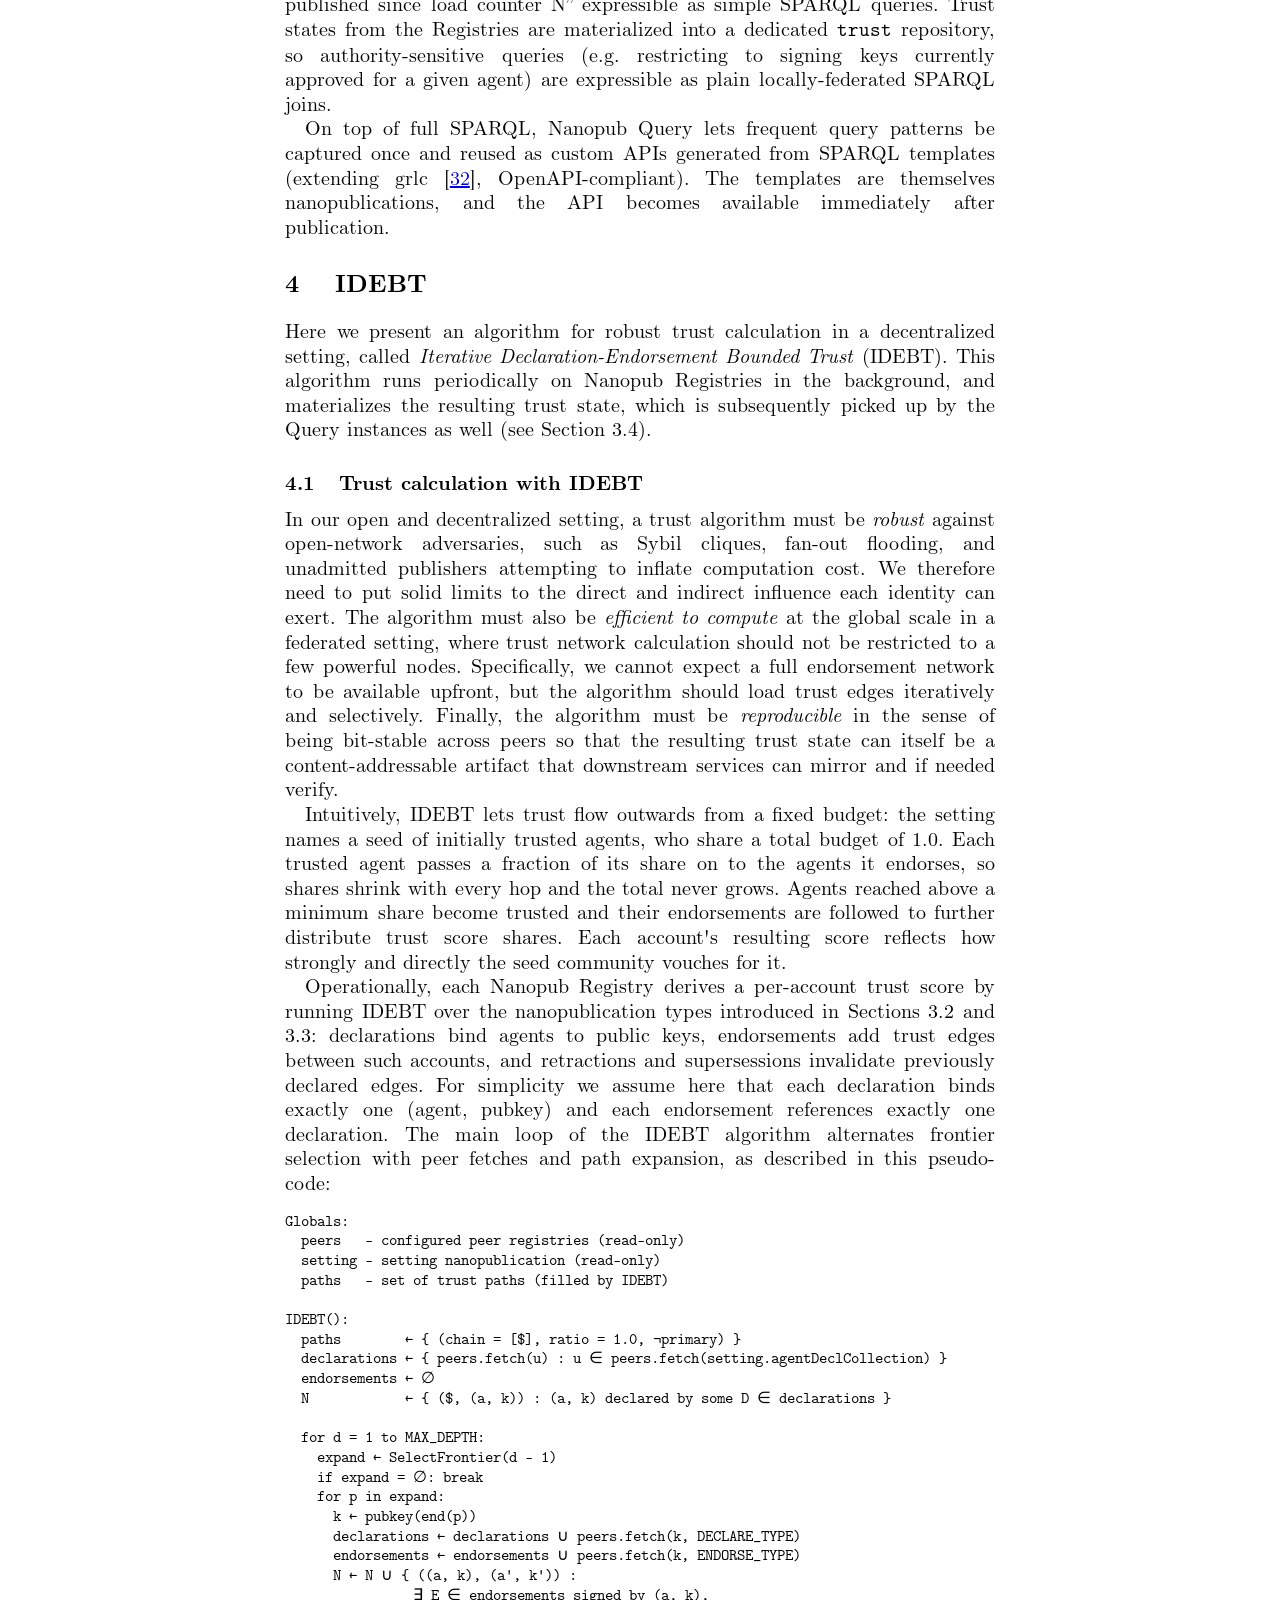
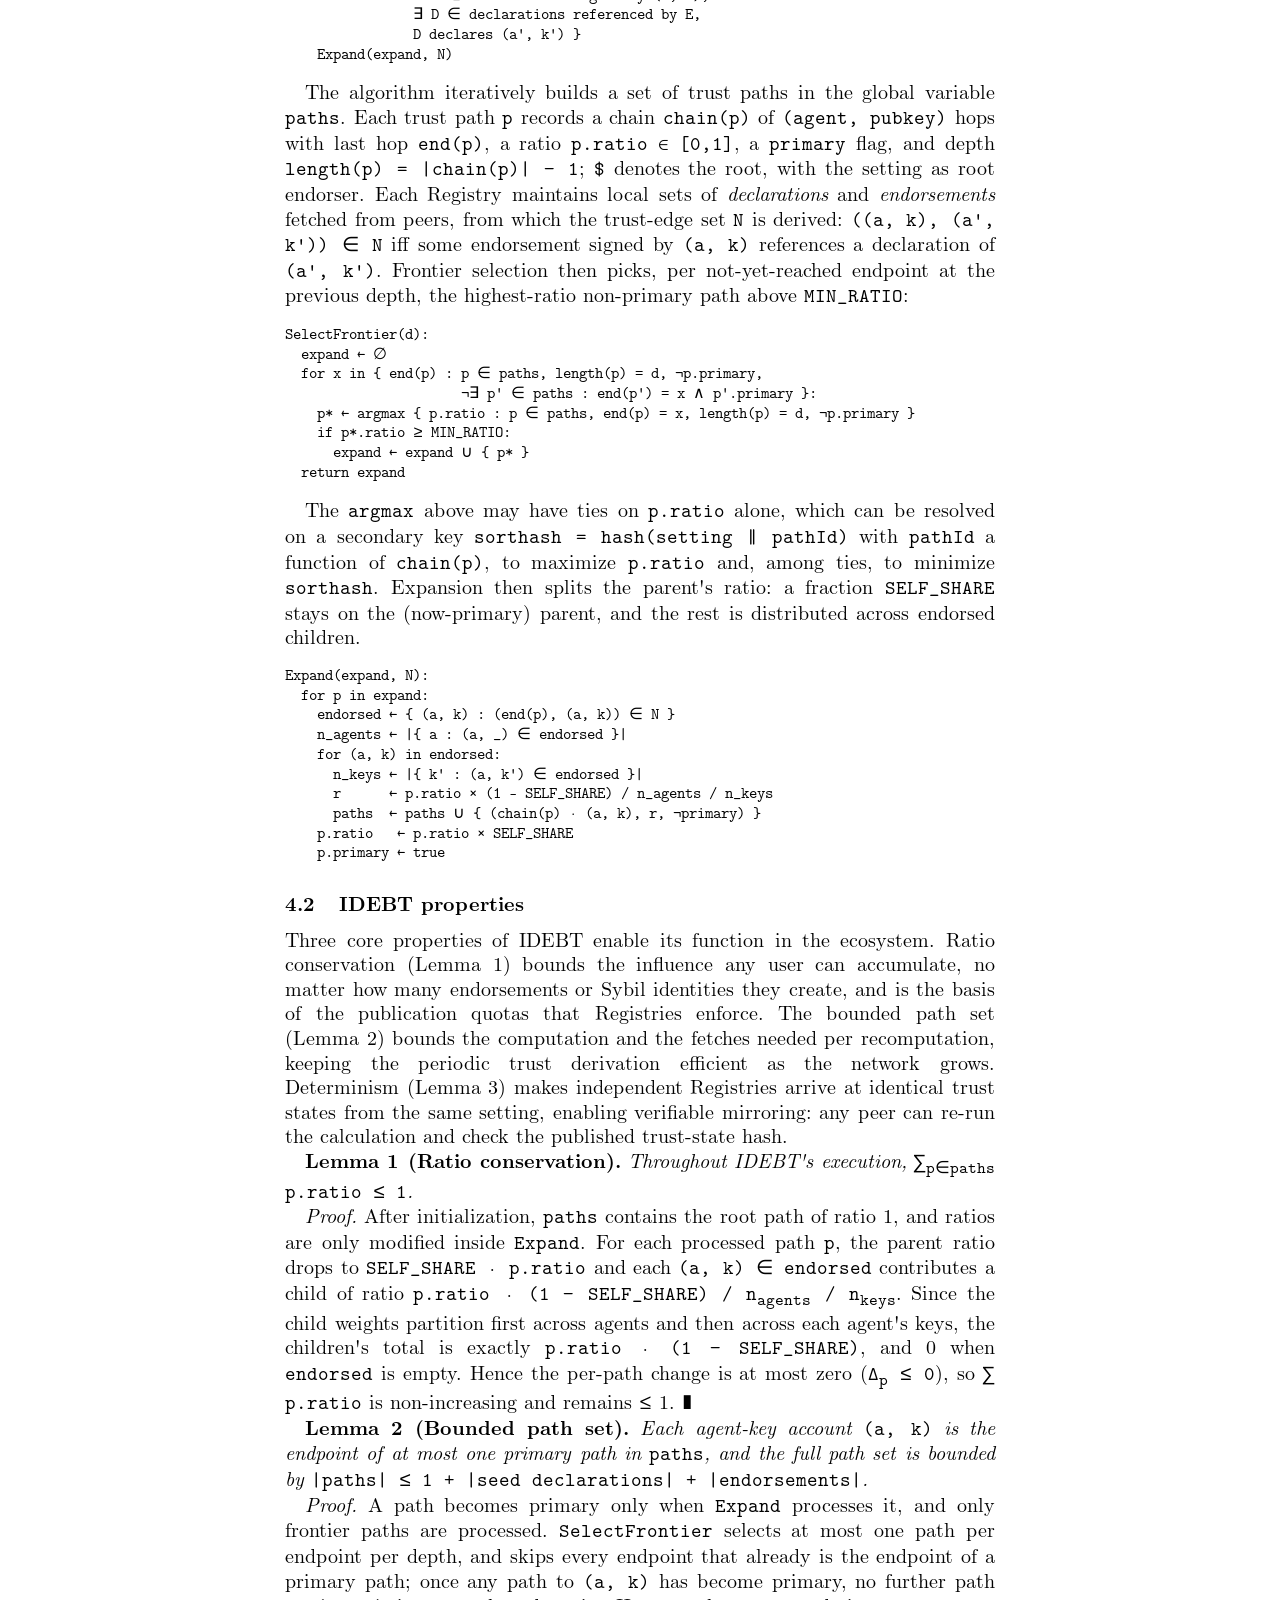
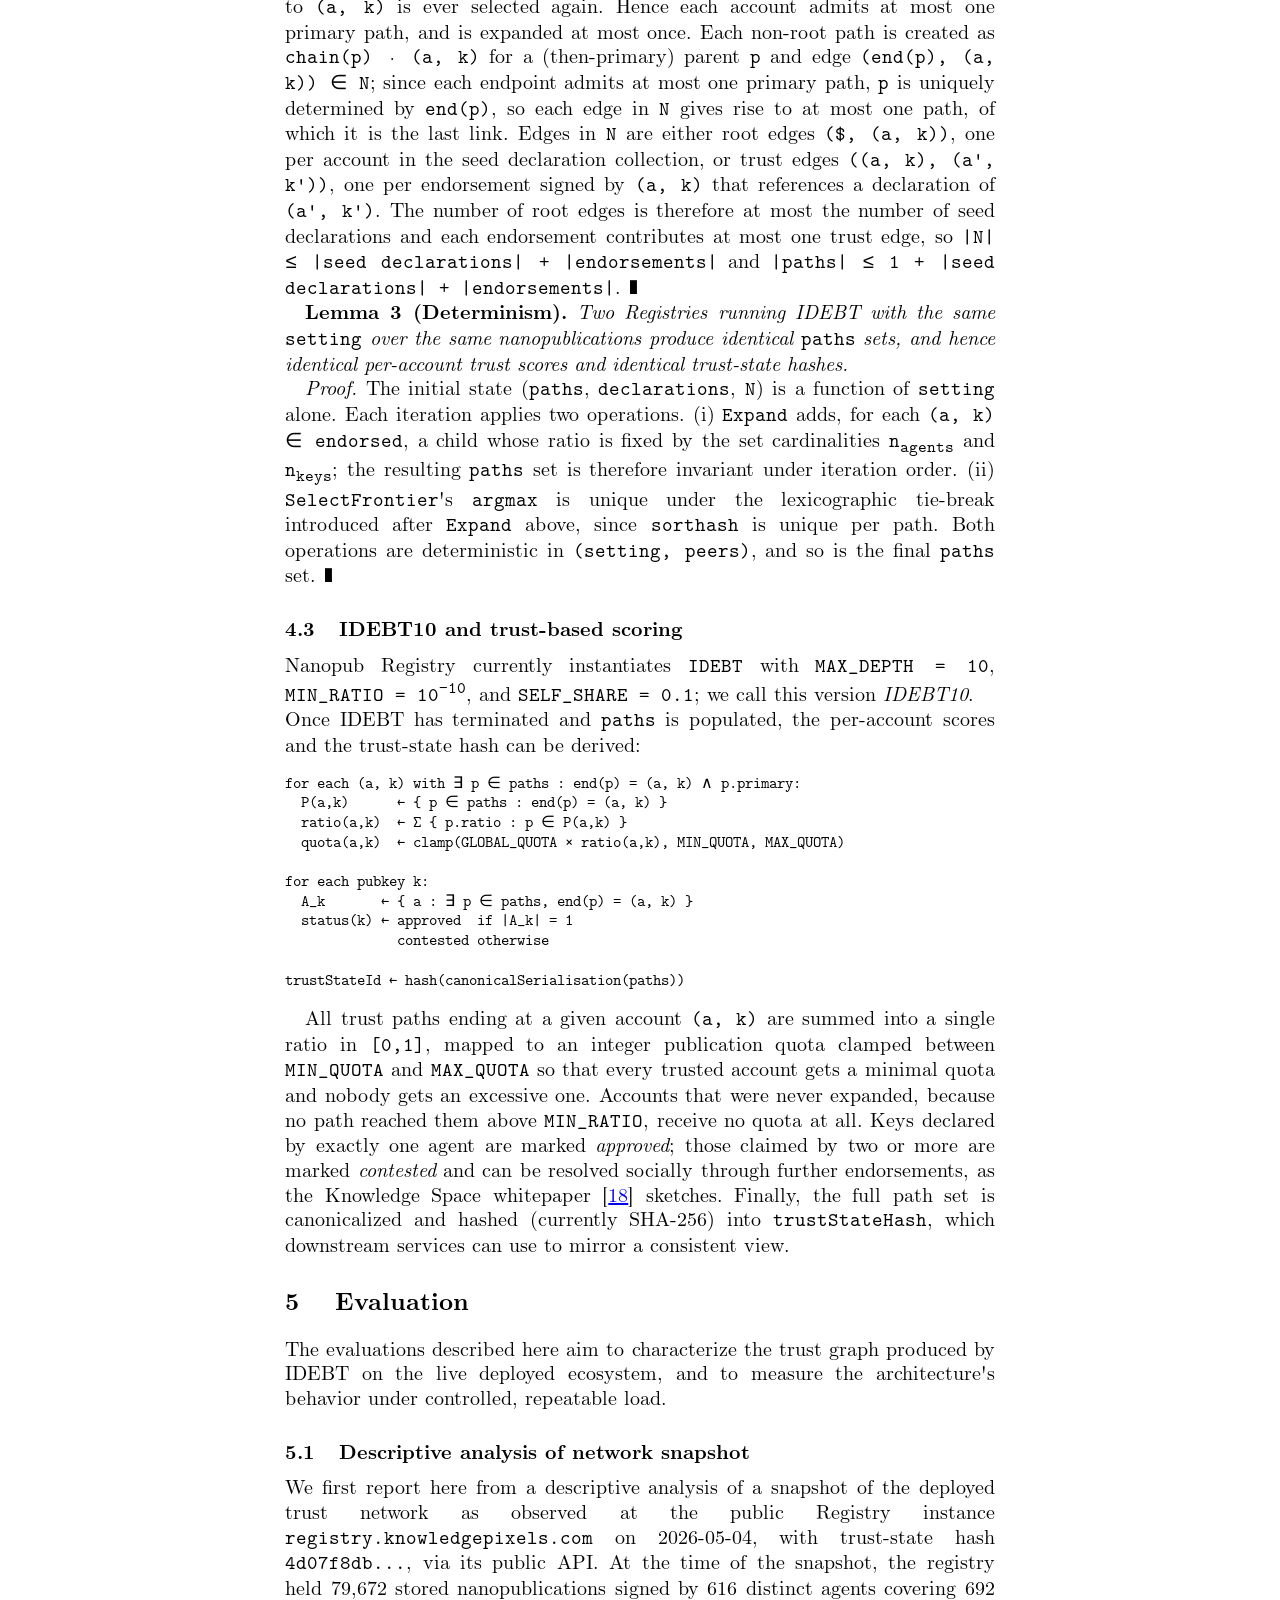
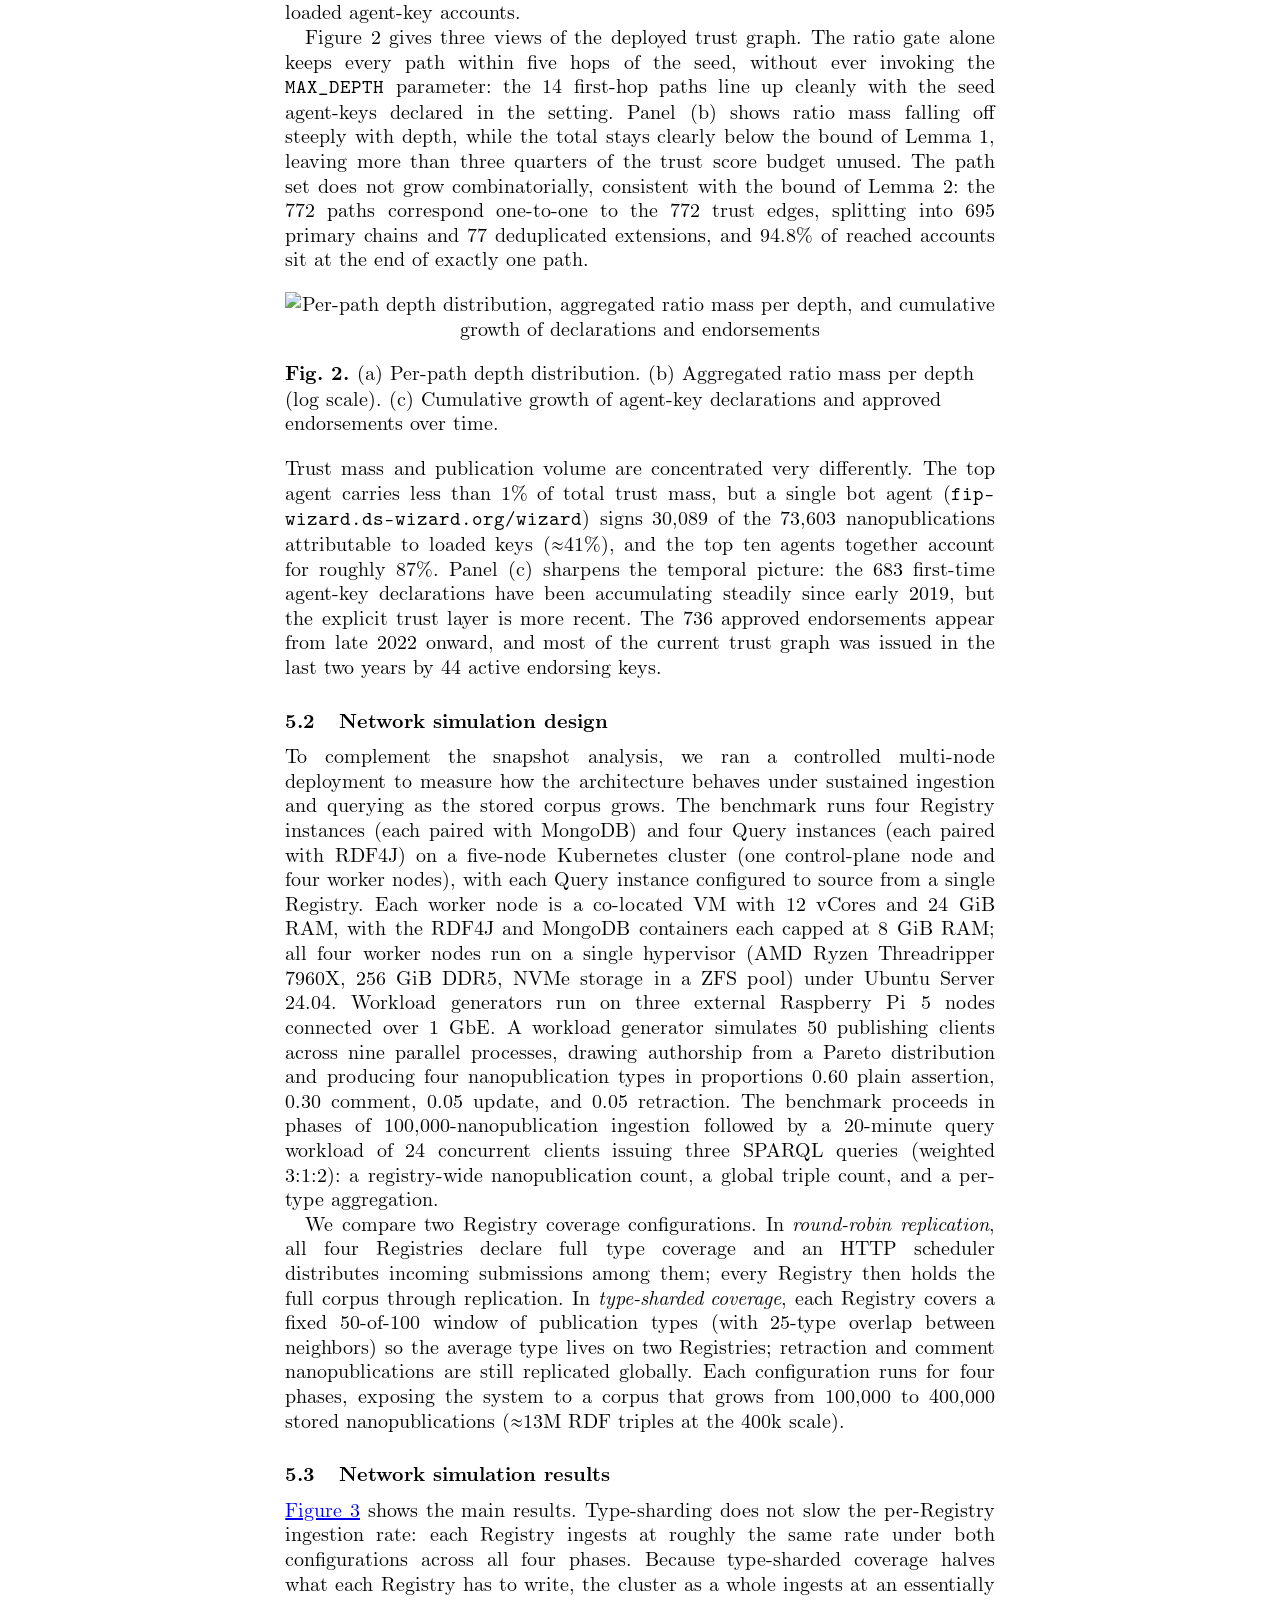
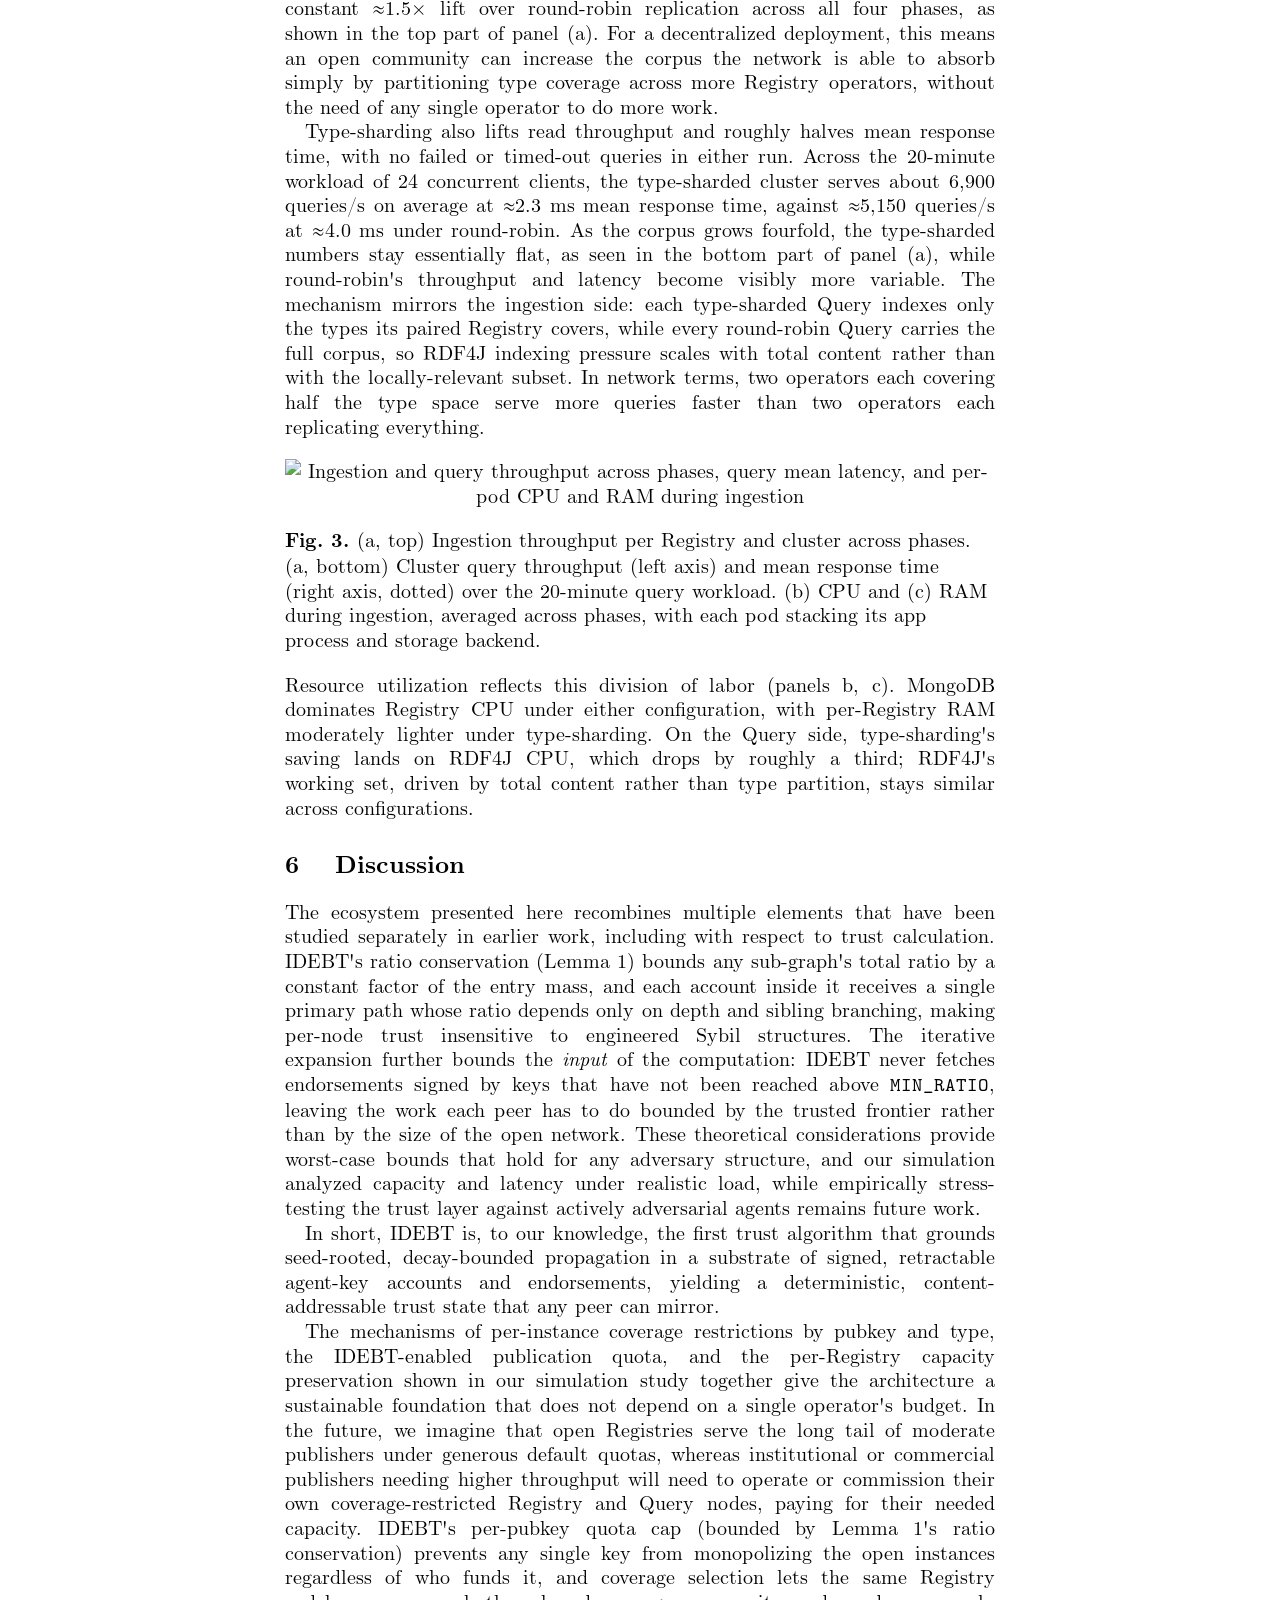
==== commit bdd910ad: "Work on text" ====
--- a/index.html
+++ b/index.html
@@ -253,7 +253,7 @@
                 <h3 property="schema:name">Descriptive analysis of network snapshot</h3>
                 <div datatype="rdf:HTML" property="schema:description">
                   <p>We first report here from a descriptive analysis of a snapshot of the deployed trust network as observed at the public Registry instance <code>registry.knowledgepixels.com</code> on 2026-05-04, with trust-state hash <code>4d07f8db...</code>, via its public API. At the time of the snapshot, the registry held 79,672 stored nanopublications signed by 616 distinct agents covering 692 loaded agent-key accounts.</p>
-                  <p>Figure 2 gives three views of the deployed trust graph. The ratio gate alone keeps every path within five hops of the seed, without ever invoking the <code>MAX_DEPTH</code> parameter: the 14 first-hop paths line up cleanly with the seed agent-keys declared in the setting. Panel (b) shows ratio mass falling off steeply with depth, from 0.1 at the root to below 10<sup>−4</sup> from depth 3 onwards, while the total stays clearly below the bound of 1 that Lemma 1 guarantees, leaving more than three quarters of the trust score budget unused. The path set does not grow combinatorially, consistent with the bound of Lemma 2: the 772 paths correspond one-to-one to the 772 trust edges, splitting into 695 primary chains and 77 deduplicated extensions, and 94.8% of reached accounts sit at the end of exactly one path.</p>
+                  <p>Figure 2 gives three views of the deployed trust graph. The ratio gate alone keeps every path within five hops of the seed, without ever invoking the <code>MAX_DEPTH</code> parameter: the 14 first-hop paths line up cleanly with the seed agent-keys declared in the setting. Panel (b) shows ratio mass falling off steeply with depth, while the total stays clearly below the bound of Lemma 1, leaving more than three quarters of the trust score budget unused. The path set does not grow combinatorially, consistent with the bound of Lemma 2: the 772 paths correspond one-to-one to the 772 trust edges, splitting into 695 primary chains and 77 deduplicated extensions, and 94.8% of reached accounts sit at the end of exactly one path.</p>
                   <figure class="full-width" id="fig-snapshot">
                     <p><img alt="Per-path depth distribution, aggregated ratio mass per depth, and cumulative growth of declarations and endorsements" src="analysis/figures/snapshot.svg" /></p>
                     <figcaption>(a) Per-path depth distribution. (b) Aggregated ratio mass per depth (log scale). (c) Cumulative growth of agent-key declarations and approved endorsements over time.</figcaption>
@@ -289,7 +289,7 @@
             <div datatype="rdf:HTML" property="schema:description">
               <p>The ecosystem presented here recombines multiple elements that have been studied separately in earlier work, including with respect to trust calculation. IDEBT's ratio conservation (Lemma 1) bounds any sub-graph's total ratio by a constant factor of the entry mass, and each account inside it receives a single primary path whose ratio depends only on depth and sibling branching, making per-node trust insensitive to engineered Sybil structures. The iterative expansion further bounds the <em>input</em> of the computation: IDEBT never fetches endorsements signed by keys that have not been reached above <code>MIN_RATIO</code>, leaving the work each peer has to do bounded by the trusted frontier rather than by the size of the open network. These theoretical considerations provide worst-case bounds that hold for any adversary structure, and our simulation analyzed capacity and latency under realistic load, while empirically stress-testing the trust layer against actively adversarial agents remains future work.</p>
               <p>In short, IDEBT is, to our knowledge, the first trust algorithm that grounds seed-rooted, decay-bounded propagation in a substrate of signed, retractable agent-key accounts and endorsements, yielding a deterministic, content-addressable trust state that any peer can mirror.</p>
-              <p>The mechanisms of per-instance coverage restrictions by pubkey and type, the IDEBT-enabled publication quota, and the per-Registry capacity preservation shown in our simulation study together give the architecture a sustainable foundation that does not depend on a single operator's budget. In the future, we imagine that open Registries serve the long tail of moderate publishers under generous default quotas, whereas institutional or commercial publishers needing higher throughput will need to operate or commission their own coverage-restricted Registry and Query nodes, paying for their needed capacity. IDEBT's per-pubkey quota cap (bounded by Lemma 1's ratio conservation) prevents any single key from monopolizing the open instances regardless of who funds it, and coverage selection lets the same Registry codebase serve as both an open community node and a self-funded private node. These properties also address current concerns around <em>digital sovereignty</em>: as trust is computed transparently and locally rather than granted by a platform, and because any community or institution can run its own Registry and Query nodes over the slices of data it cares about, participants can retain control over their knowledge infrastructure and remain independent of individual providers.</p>
+              <p>The mechanisms of per-instance coverage restrictions by pubkey and type, the IDEBT-enabled publication quota, and the per-Registry capacity preservation shown in our simulation study together give the architecture a sustainable foundation that does not depend on a single operator's budget. In the future, we imagine that open Registries serve the long tail of moderate publishers under generous default quotas, whereas institutional or commercial publishers needing higher throughput will need to operate or commission their own coverage-restricted Registry and Query nodes, paying for their needed capacity. IDEBT's per-pubkey quota cap (bounded by Lemma 1's ratio conservation) prevents any single key from monopolizing the open instances regardless of who funds it, and coverage selection lets the same Registry codebase serve as both a broad-coverage community node and a narrowly scoped dedicated one. These properties also address current concerns around <em>digital sovereignty</em>: as trust is computed transparently and locally rather than granted by a platform, and because any community or institution can run its own Registry and Query nodes over the slices of data it cares about, participants can retain control over their knowledge infrastructure and remain independent of individual providers.</p>
             </div>
           </section>
           <section id="conclusion" rel="schema:hasPart" resource="#conclusion">
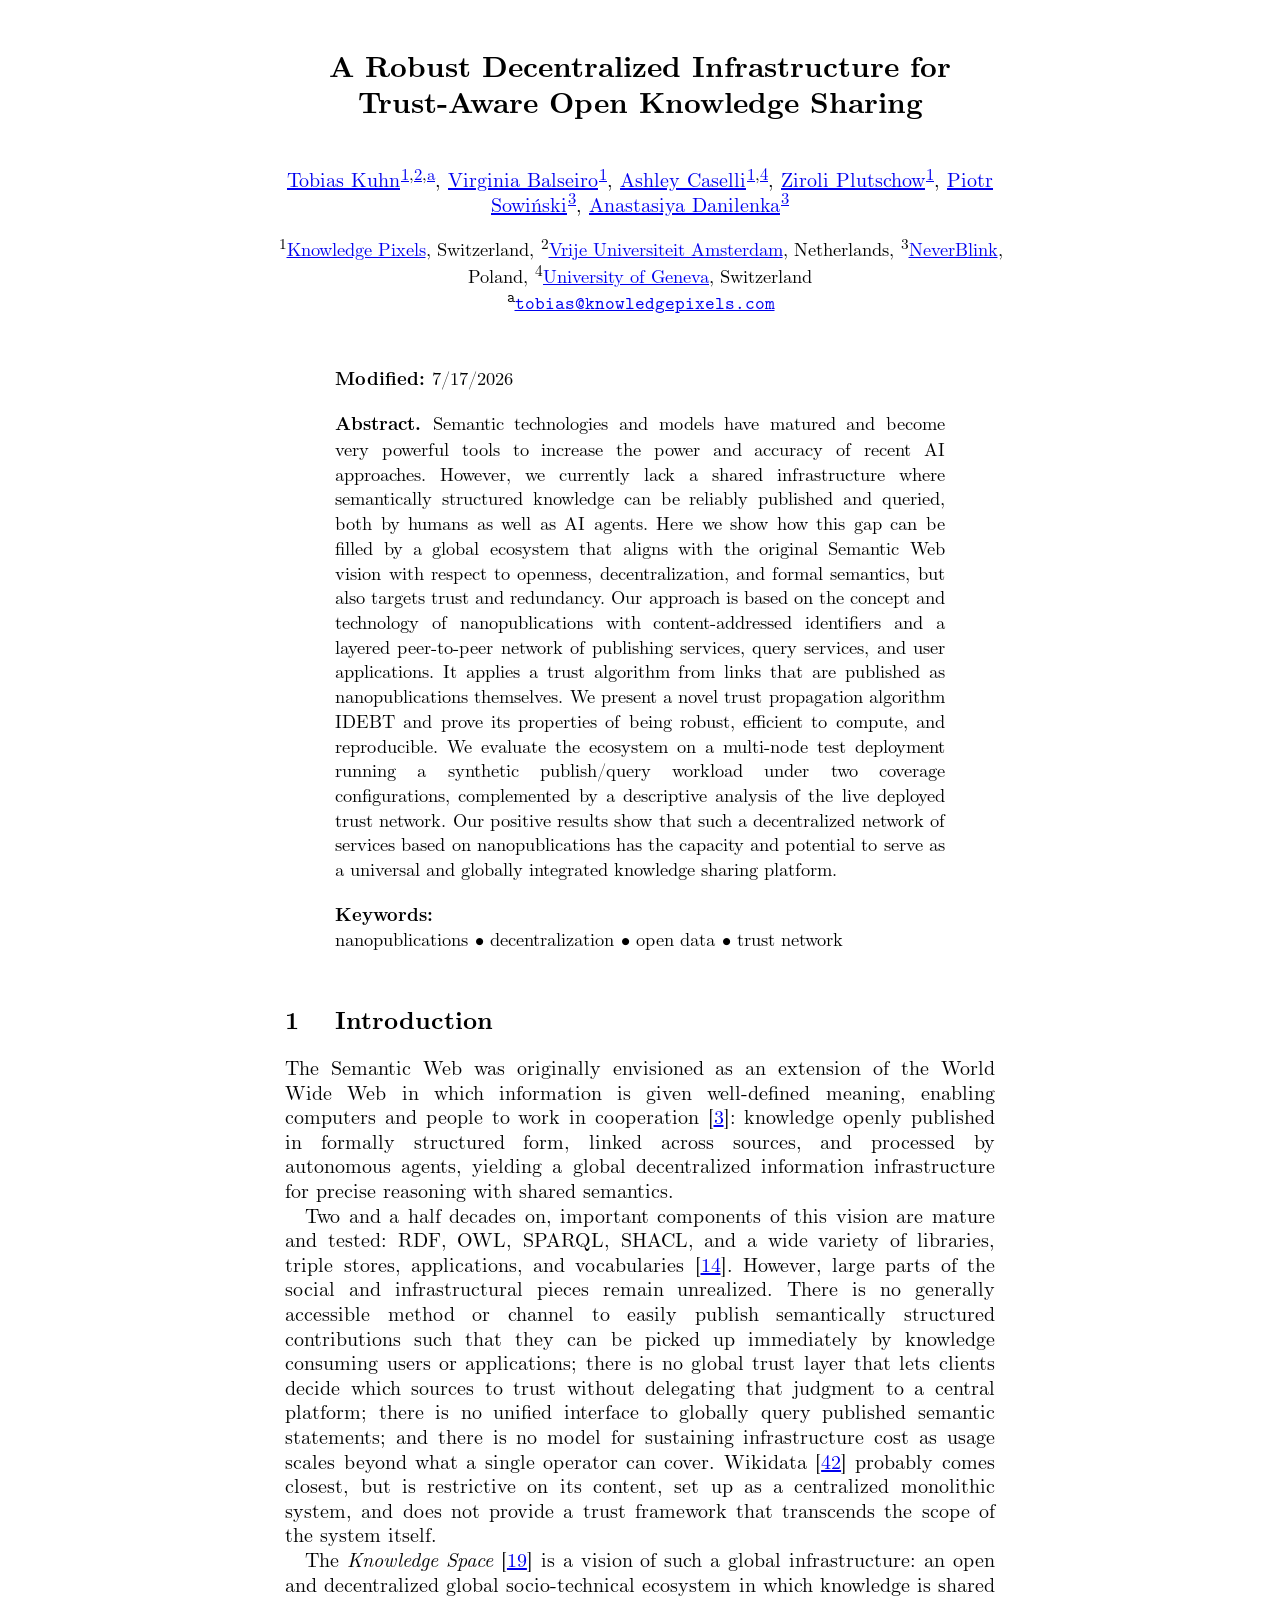
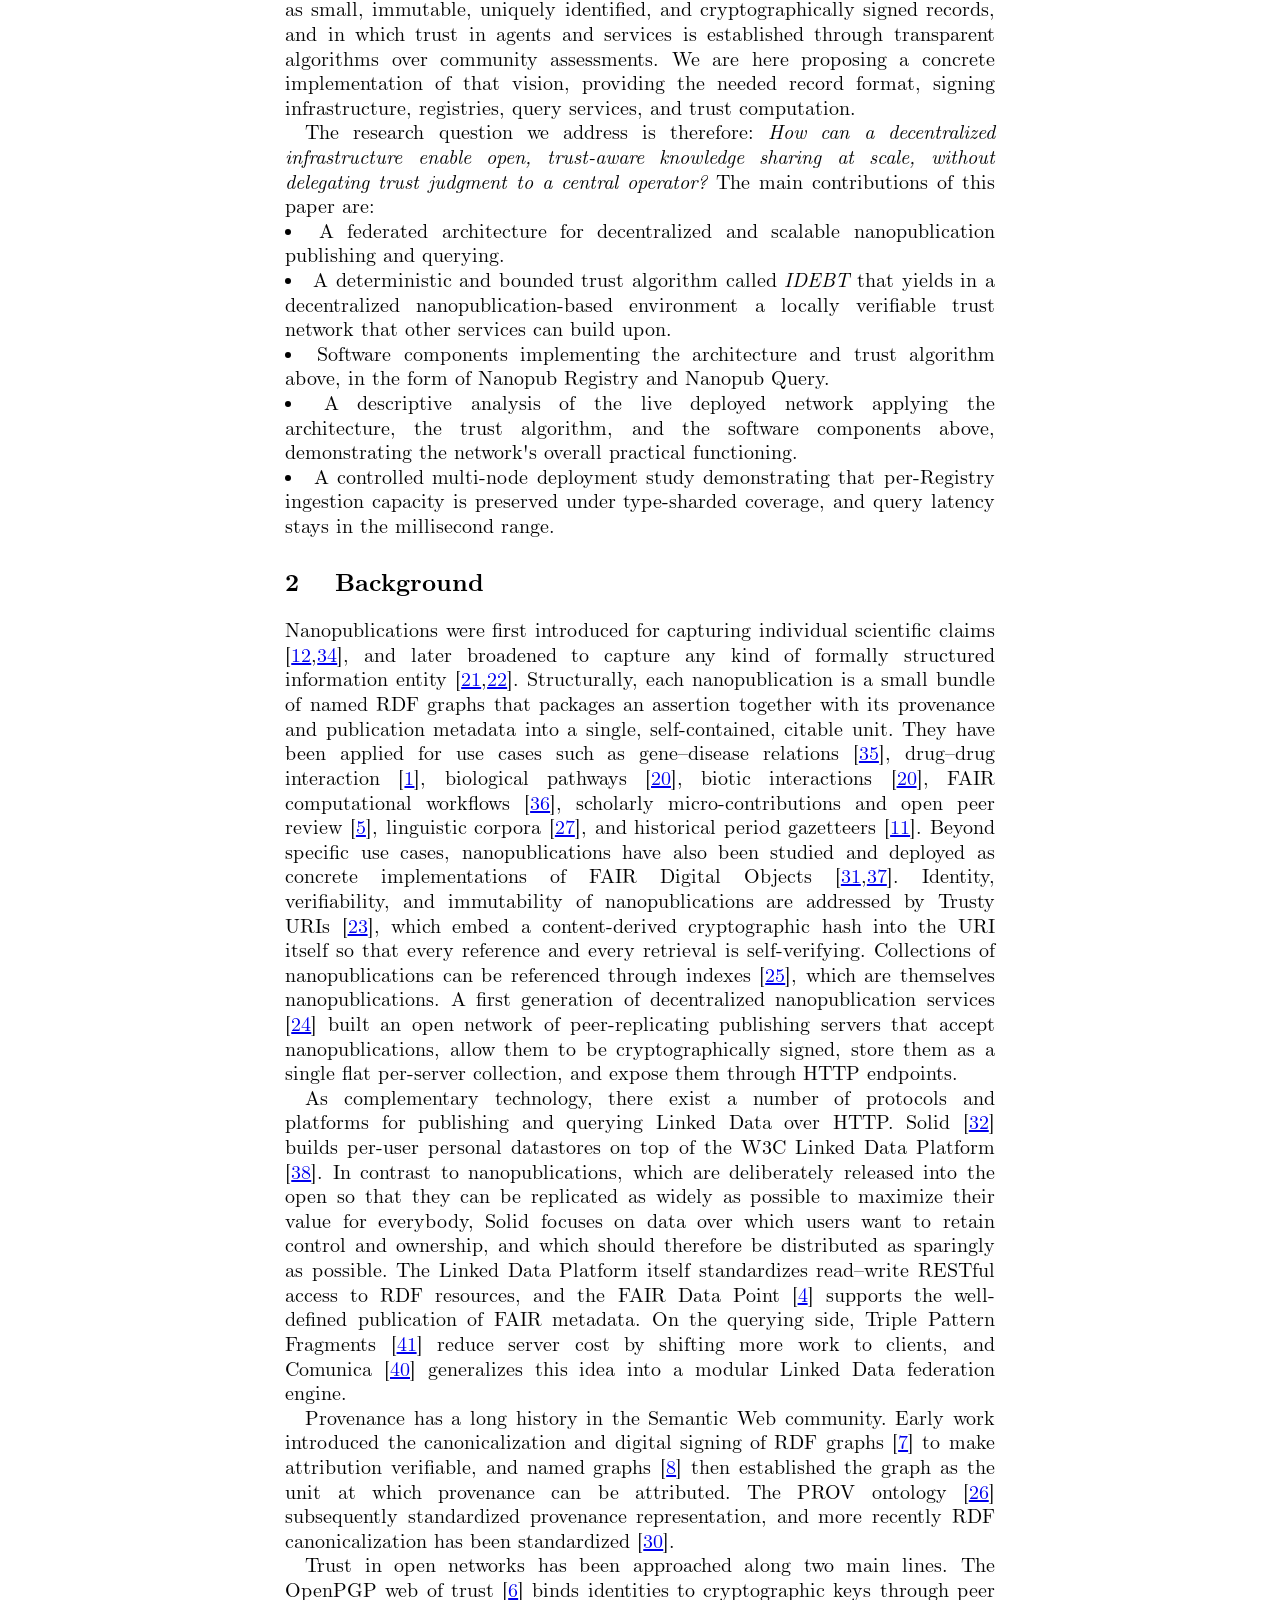
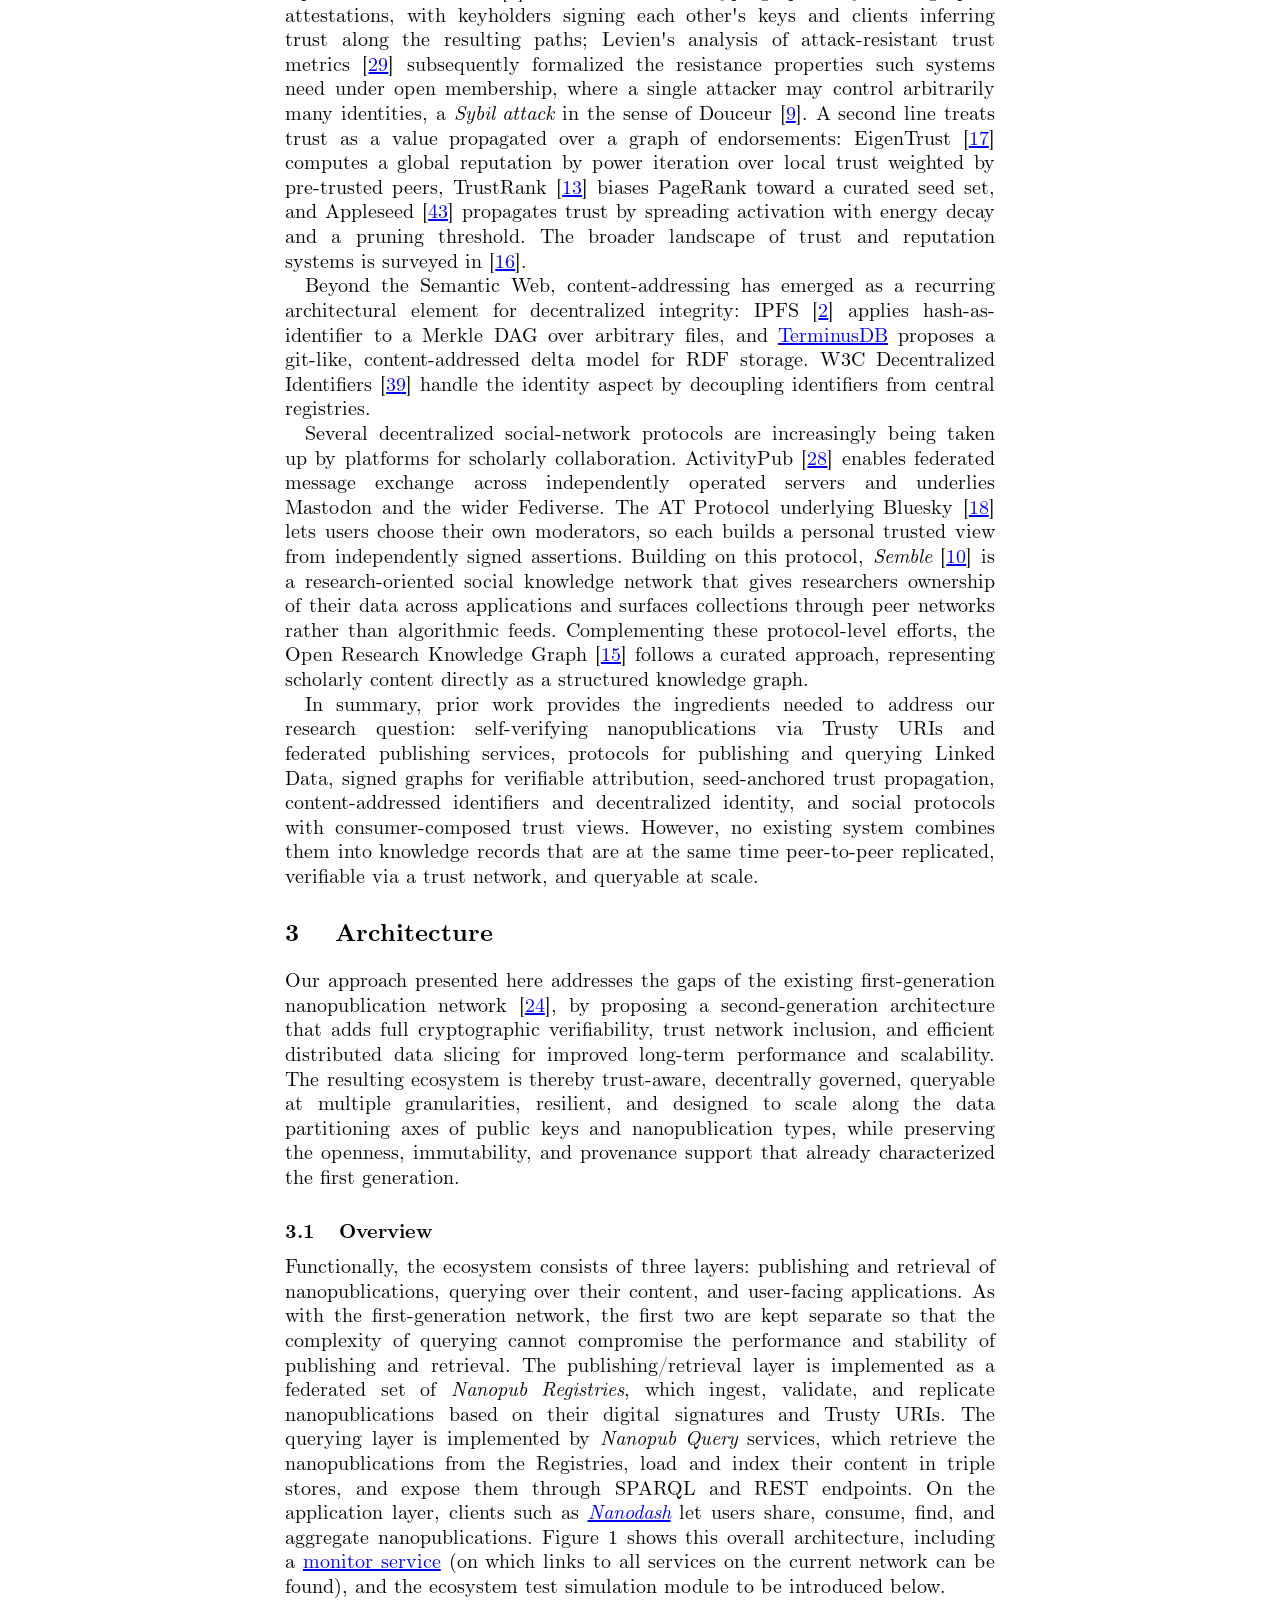
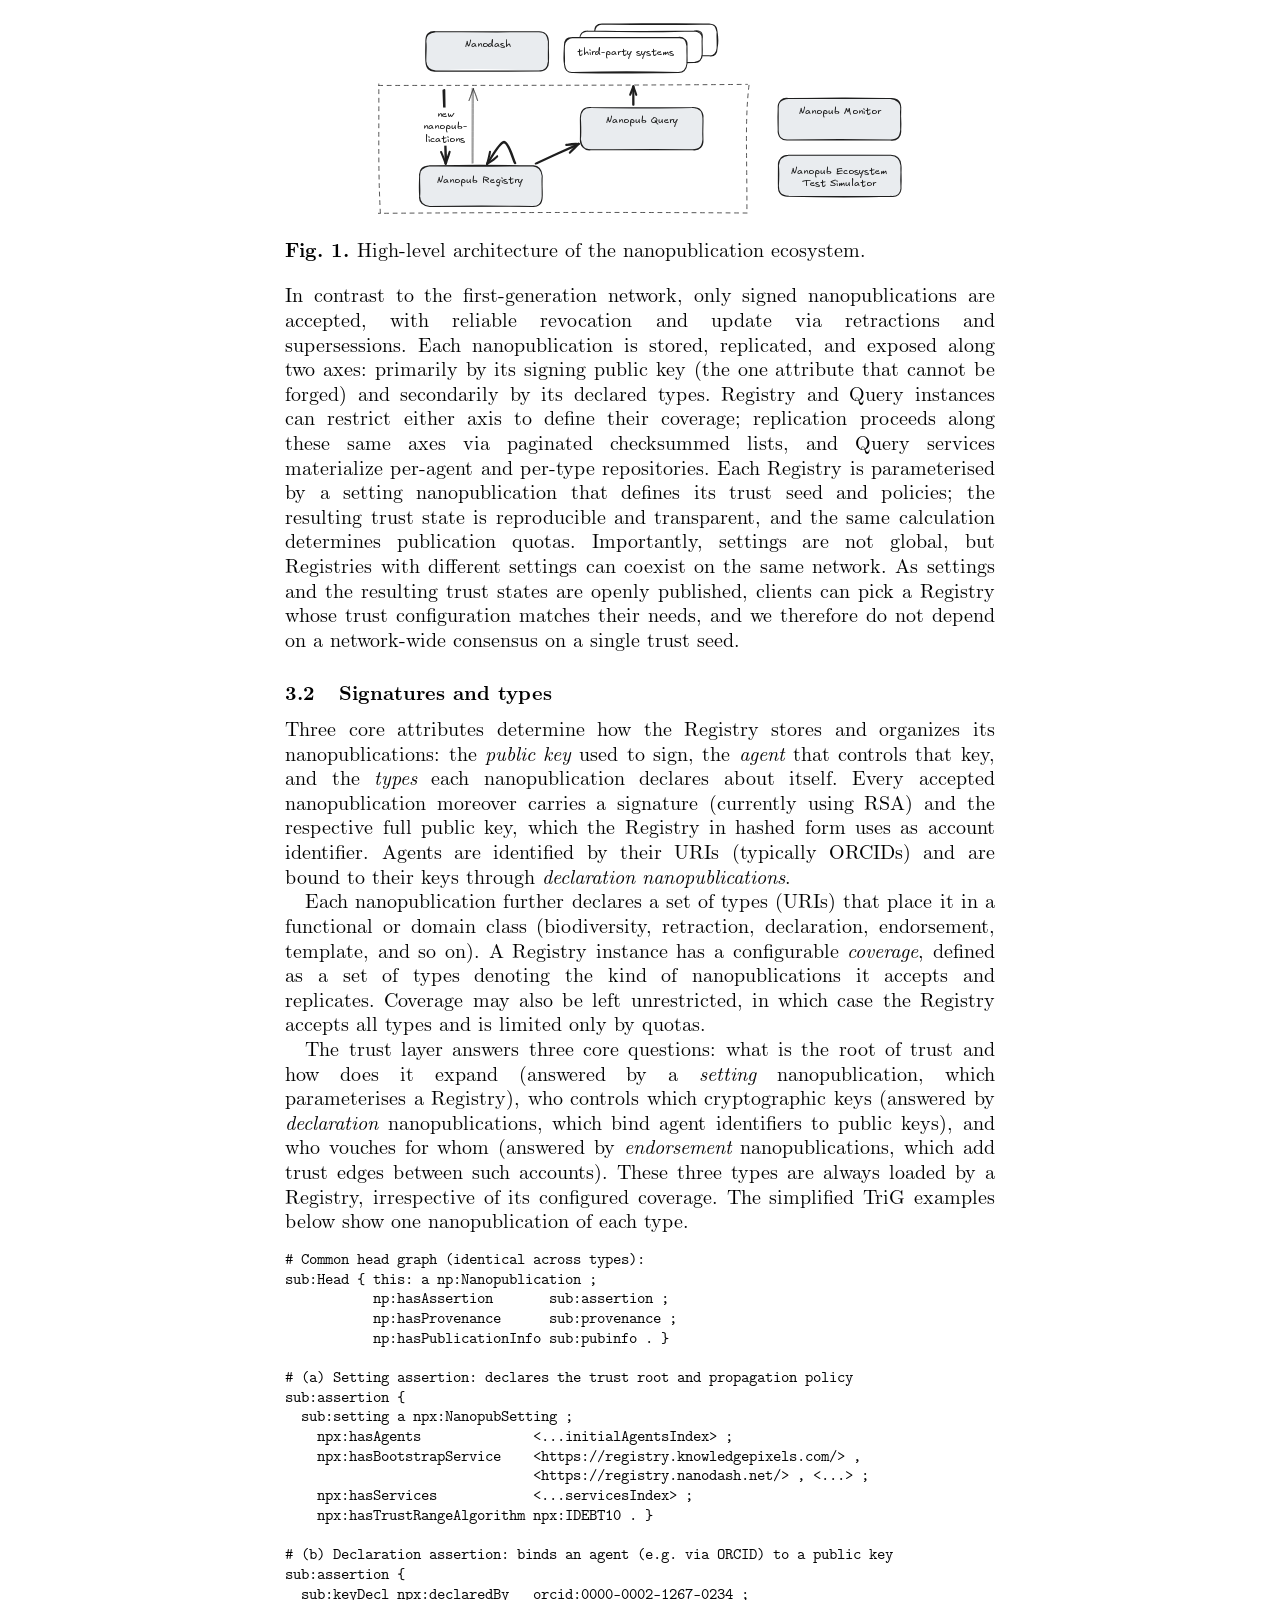
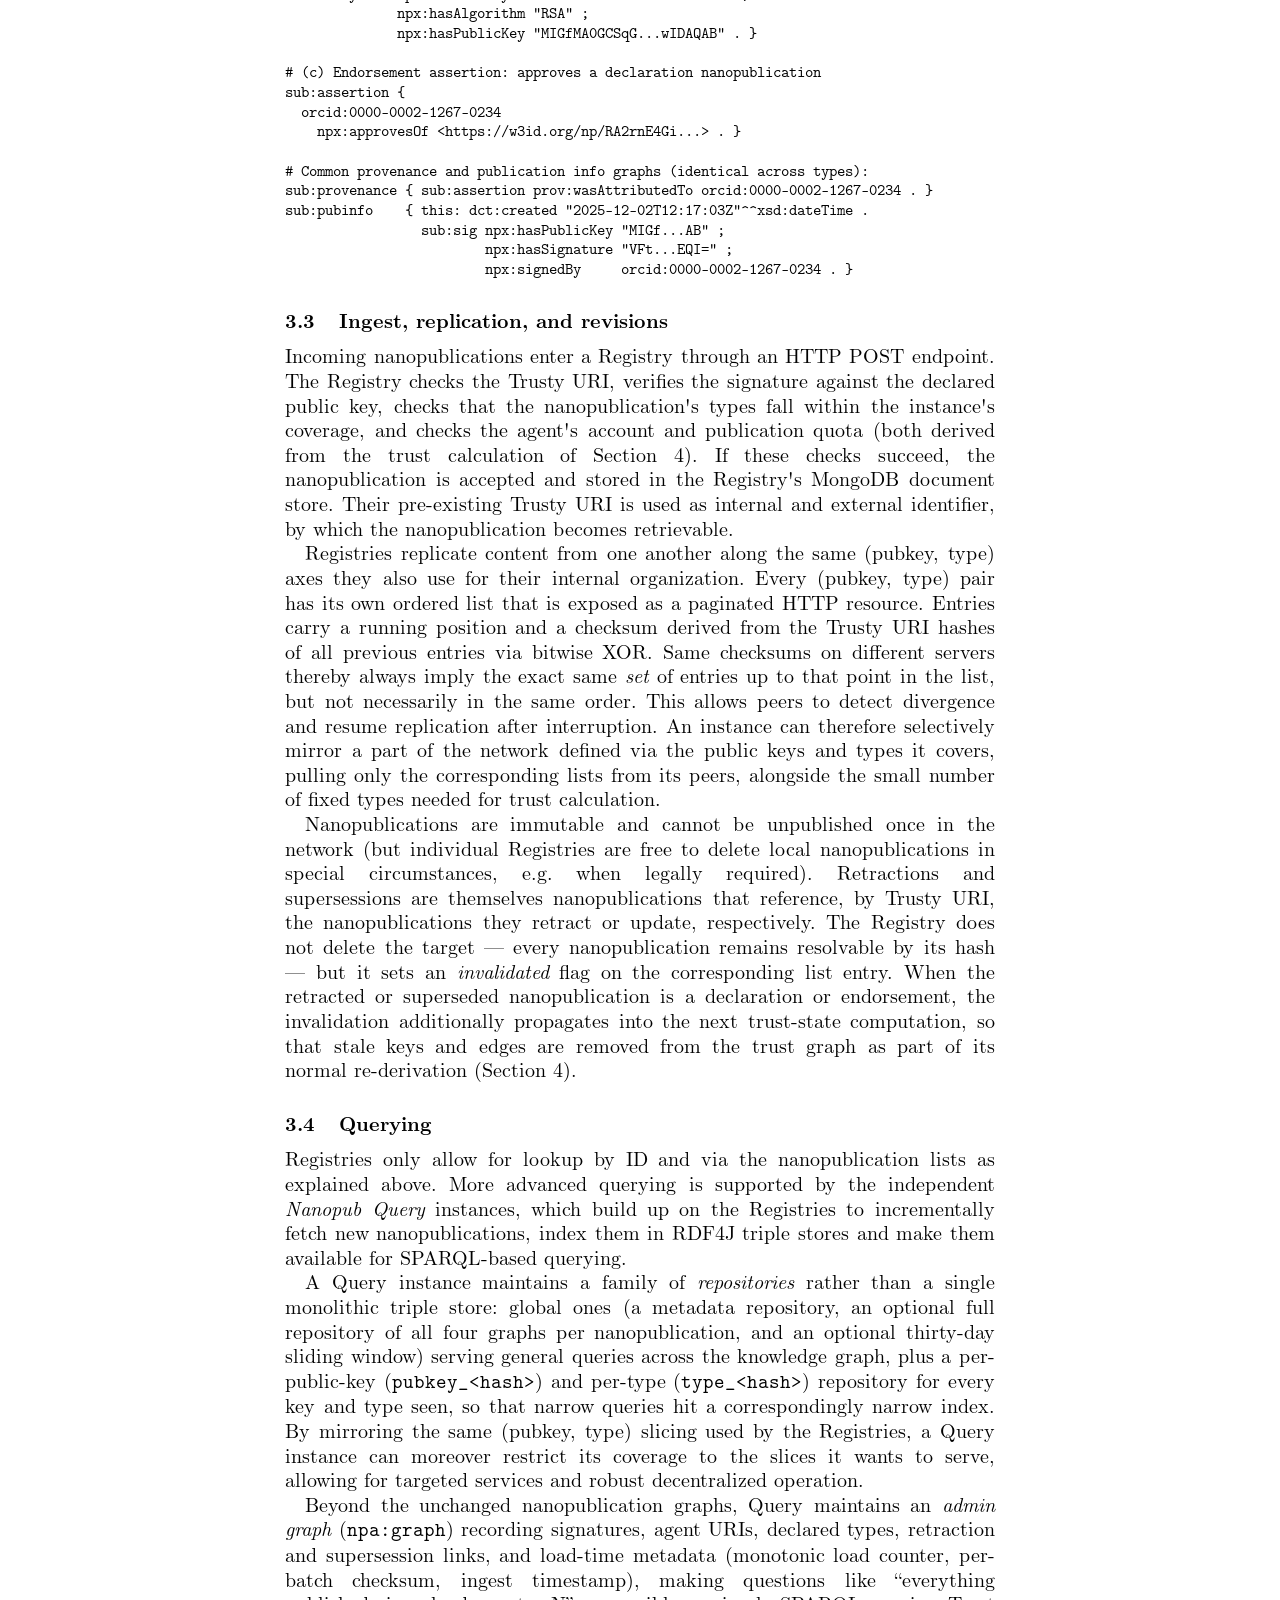
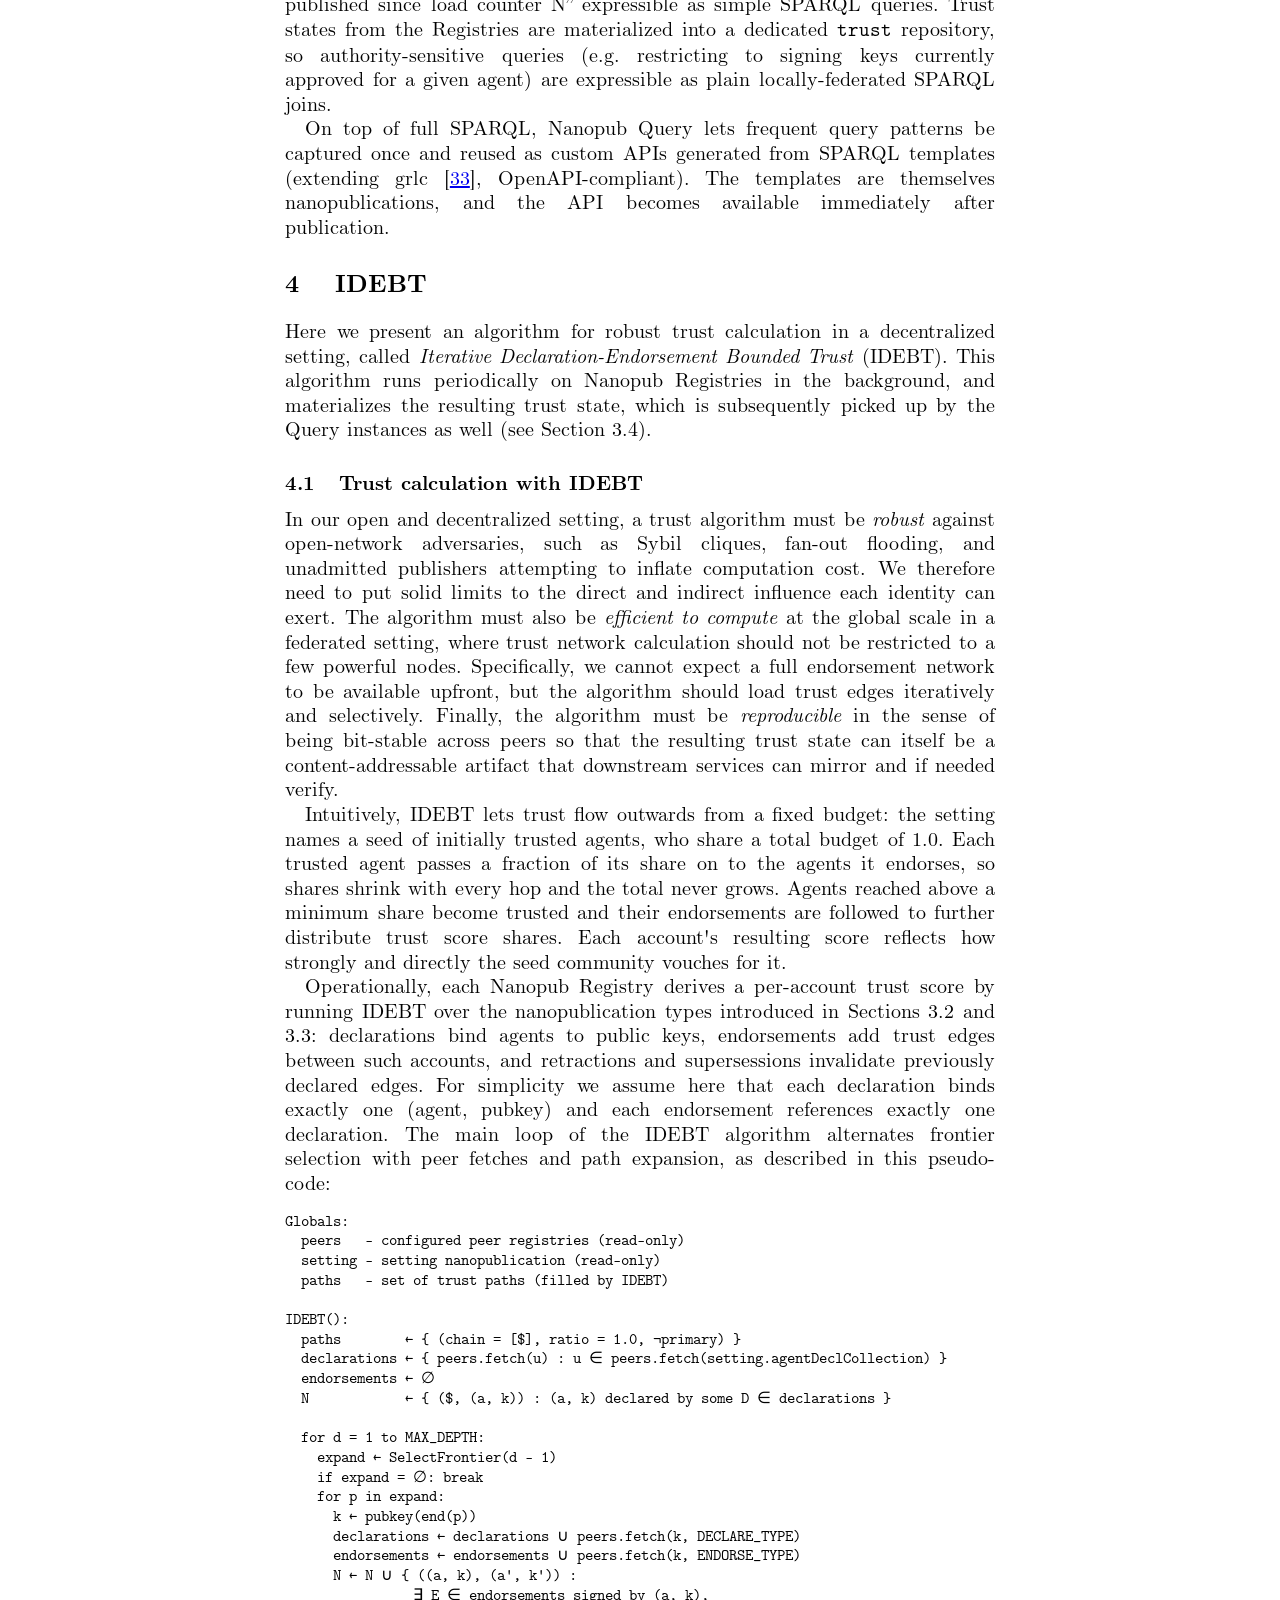
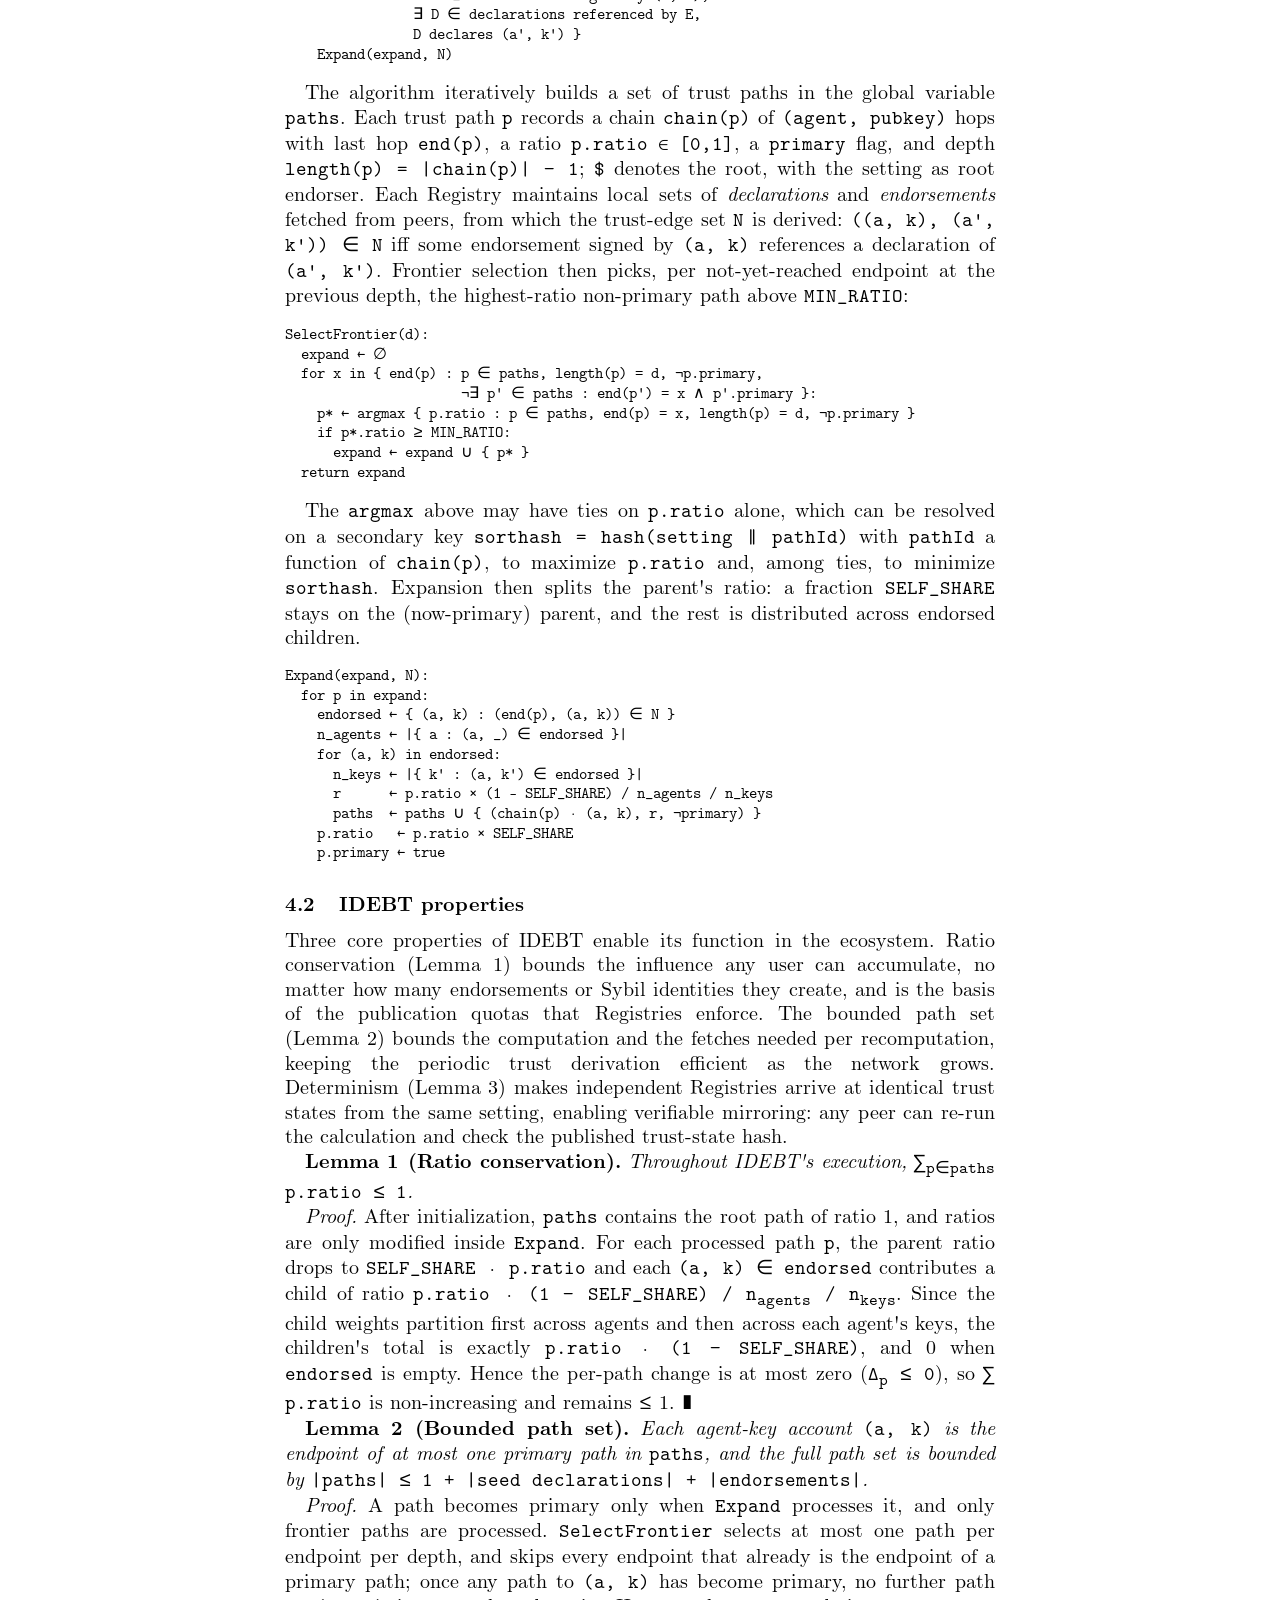
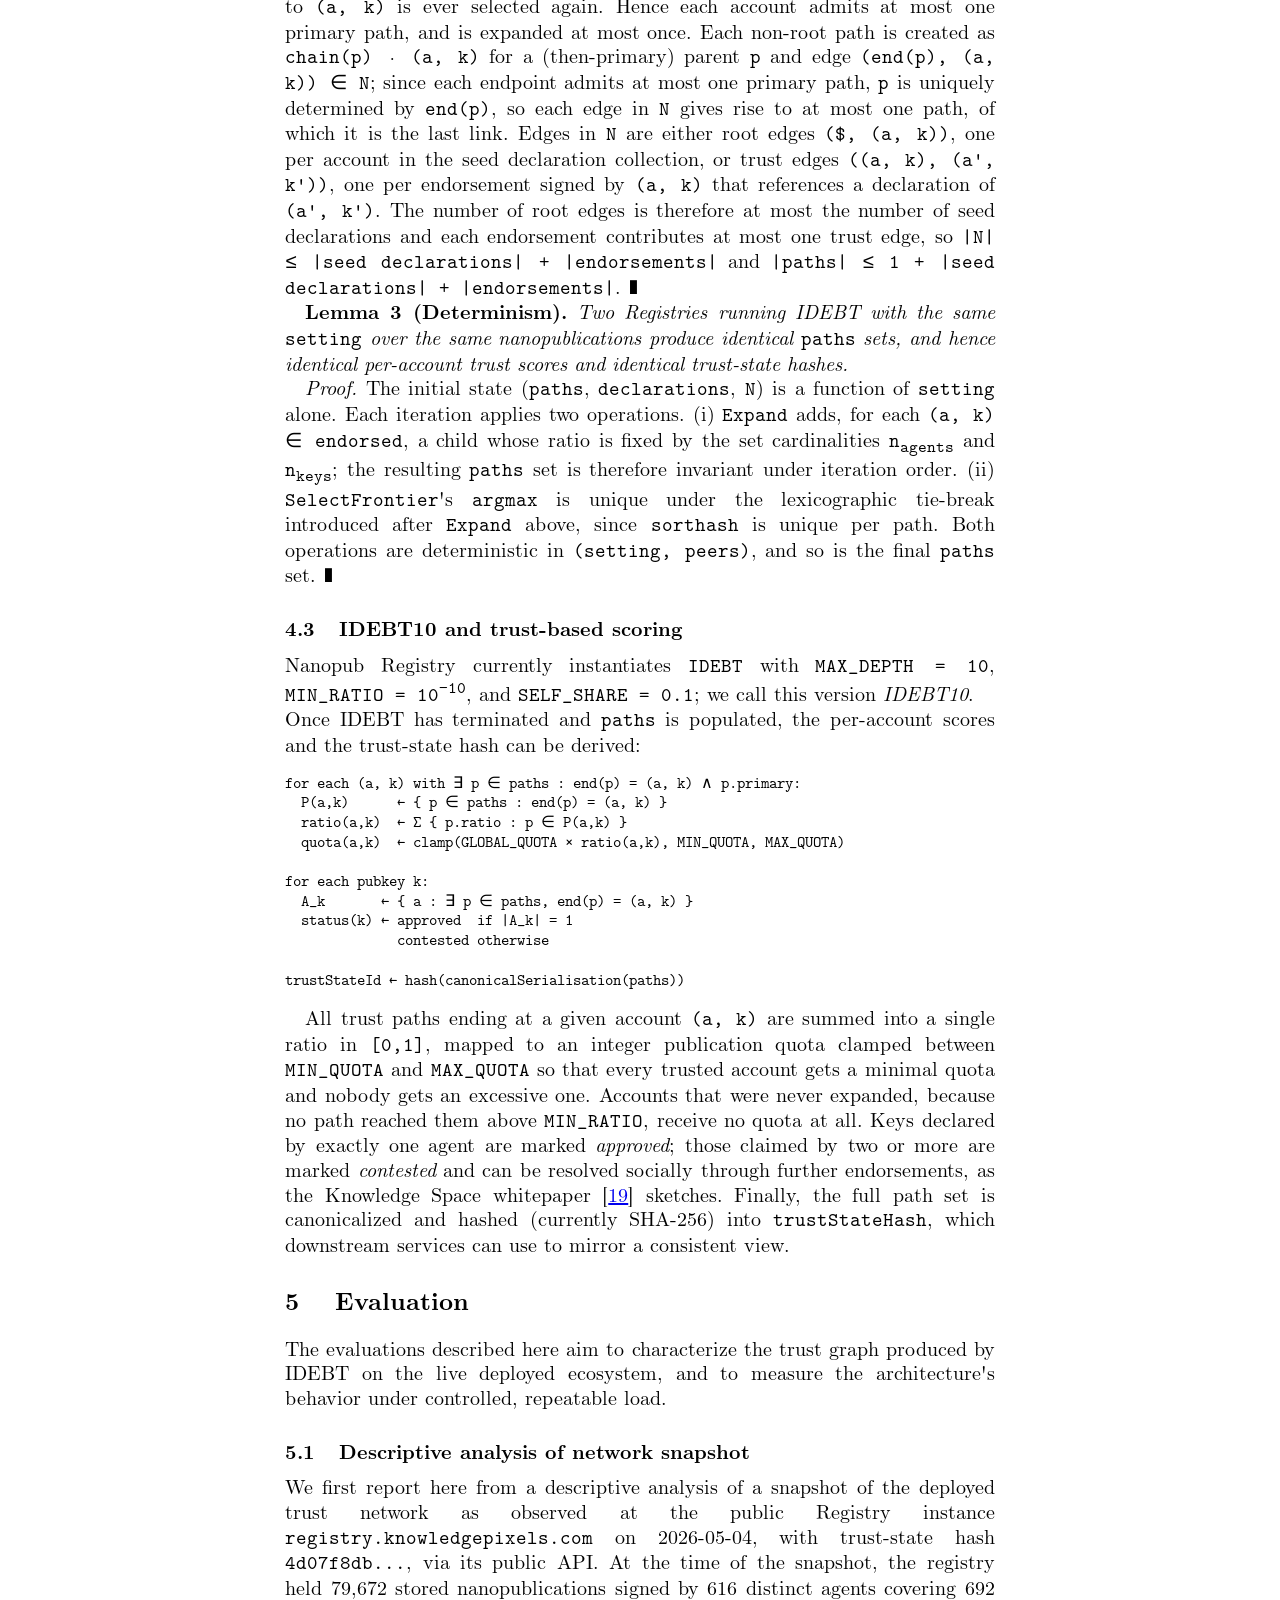
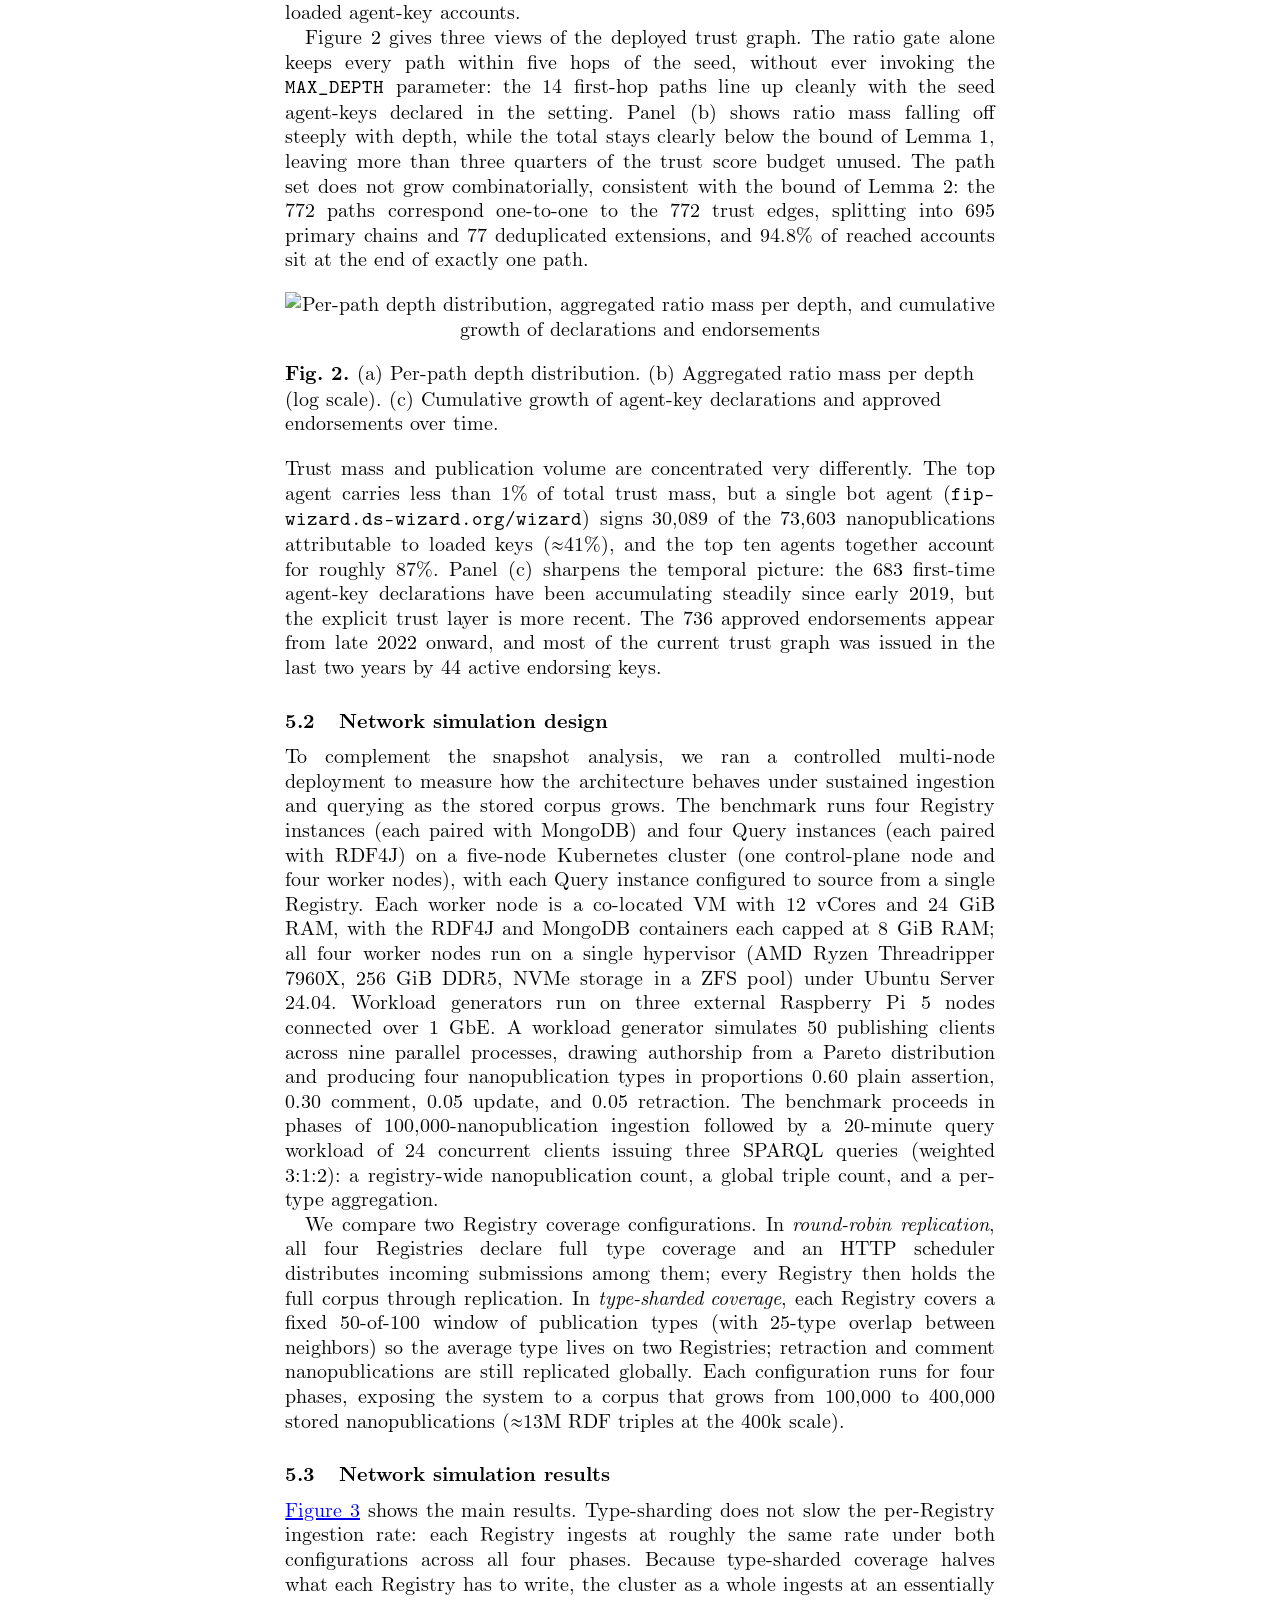
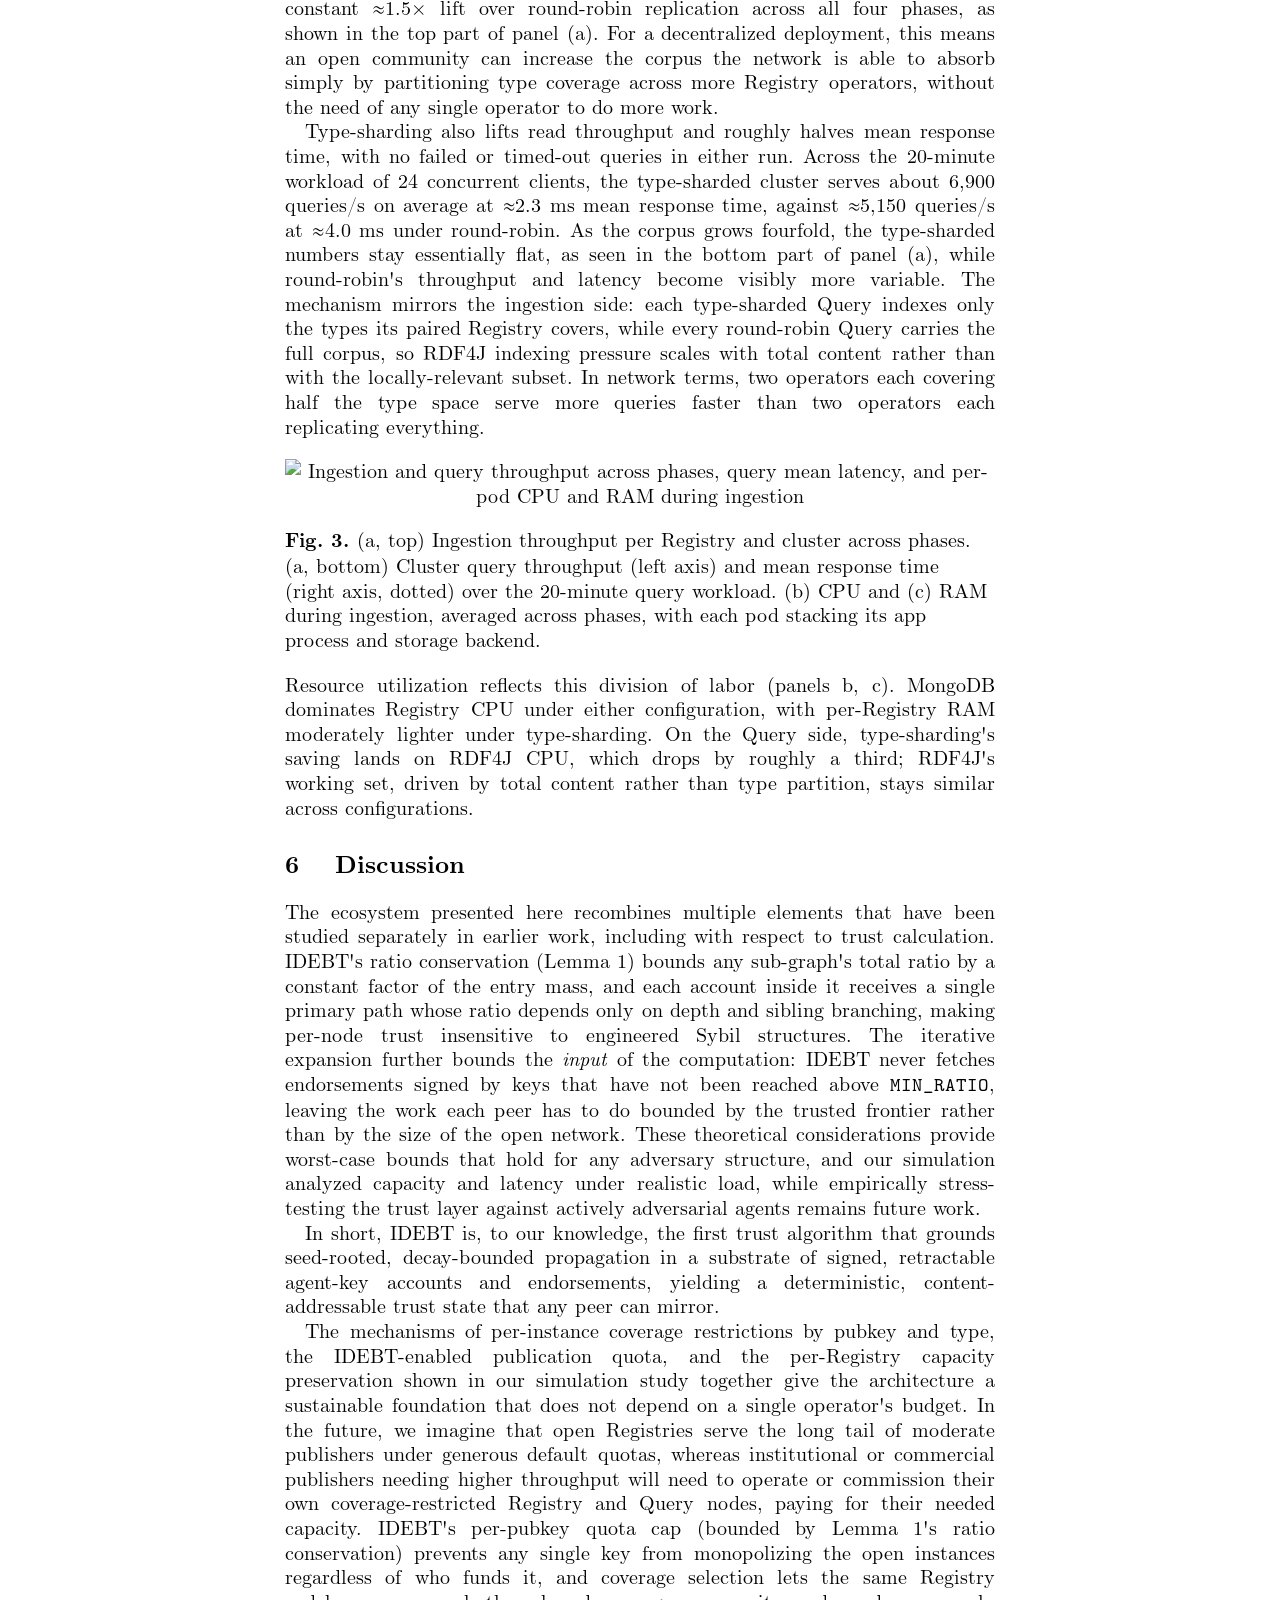
==== commit 88d1a148: "Add Semble reference" ====
--- a/index.html
+++ b/index.html
@@ -57,8 +57,8 @@
             <h2 property="schema:name">Introduction</h2>
             <div datatype="rdf:HTML" property="schema:description">
               <p>The Semantic Web was originally envisioned as an extension of the World Wide Web in which information is given well-defined meaning, enabling computers and people to work in cooperation [<a class="ref" href="#ref-3">3</a>]: knowledge openly published in formally structured form, linked across sources, and processed by autonomous agents, yielding a global decentralized information infrastructure for precise reasoning with shared semantics.</p>
-              <p>Two and a half decades on, important components of this vision are mature and tested: RDF, OWL, SPARQL, SHACL, and a wide variety of libraries, triple stores, applications, and vocabularies [<a class="ref" href="#ref-13">13</a>]. However, large parts of the social and infrastructural pieces remain unrealized. There is no generally accessible method or channel to easily publish semantically structured contributions such that they can be picked up immediately by knowledge consuming users or applications; there is no global trust layer that lets clients decide which sources to trust without delegating that judgment to a central platform; there is no unified interface to globally query published semantic statements; and there is no model for sustaining infrastructure cost as usage scales beyond what a single operator can cover. Wikidata [<a class="ref" href="#ref-41">41</a>] probably comes closest, but is restrictive on its content, set up as a centralized monolithic system, and does not provide a trust framework that transcends the scope of the system itself.</p>
-              <p>The <em>Knowledge Space</em> [<a class="ref" href="#ref-18">18</a>] is a vision of such a global infrastructure: an open and decentralized global socio-technical ecosystem in which knowledge is shared as small, immutable, uniquely identified, and cryptographically signed records, and in which trust in agents and services is established through transparent algorithms over community assessments. We are here proposing a concrete implementation of that vision, providing the needed record format, signing infrastructure, registries, query services, and trust computation.</p>
+              <p>Two and a half decades on, important components of this vision are mature and tested: RDF, OWL, SPARQL, SHACL, and a wide variety of libraries, triple stores, applications, and vocabularies [<a class="ref" href="#ref-14">14</a>]. However, large parts of the social and infrastructural pieces remain unrealized. There is no generally accessible method or channel to easily publish semantically structured contributions such that they can be picked up immediately by knowledge consuming users or applications; there is no global trust layer that lets clients decide which sources to trust without delegating that judgment to a central platform; there is no unified interface to globally query published semantic statements; and there is no model for sustaining infrastructure cost as usage scales beyond what a single operator can cover. Wikidata [<a class="ref" href="#ref-42">42</a>] probably comes closest, but is restrictive on its content, set up as a centralized monolithic system, and does not provide a trust framework that transcends the scope of the system itself.</p>
+              <p>The <em>Knowledge Space</em> [<a class="ref" href="#ref-19">19</a>] is a vision of such a global infrastructure: an open and decentralized global socio-technical ecosystem in which knowledge is shared as small, immutable, uniquely identified, and cryptographically signed records, and in which trust in agents and services is established through transparent algorithms over community assessments. We are here proposing a concrete implementation of that vision, providing the needed record format, signing infrastructure, registries, query services, and trust computation.</p>
               <p>The research question we address is therefore: <em>How can a decentralized infrastructure enable open, trust-aware knowledge sharing at scale, without delegating trust judgment to a central operator?</em> The main contributions of this paper are:</p>
               <ul>
                 <li>A federated architecture for decentralized and scalable nanopublication publishing and querying.</li>
@@ -72,19 +72,19 @@
           <section id="background" rel="schema:hasPart" resource="#background">
             <h2 property="schema:name">Background</h2>
             <div datatype="rdf:HTML" property="schema:description">
-              <p>                 Nanopublications were first introduced for capturing individual scientific claims [<a class="ref" href="#ref-11">11</a>,<a class="ref" href="#ref-33">33</a>], and later broadened to capture any kind of formally structured information entity [<a class="ref" href="#ref-20">20</a>,<a class="ref" href="#ref-21">21</a>]. Structurally, each nanopublication is a small bundle of named RDF graphs that packages an assertion together with its provenance and publication metadata into a single, self-contained, citable unit. They have been applied for use cases such as gene–disease relations [<a class="ref" href="#ref-34">34</a>], drug–drug interaction [<a class="ref" href="#ref-1">1</a>], biological pathways [<a class="ref" href="#ref-19">19</a>], biotic interactions [<a class="ref" href="#ref-19">19</a>], FAIR computational workflows [<a class="ref" href="#ref-35">35</a>], scholarly micro-contributions and open peer review [<a class="ref" href="#ref-5">5</a>], linguistic corpora [<a class="ref" href="#ref-26">26</a>], and historical period gazetteers [<a class="ref" href="#ref-10">10</a>]. Beyond specific use cases, nanopublications have also been studied and deployed as concrete implementations of FAIR Digital Objects [<a class="ref" href="#ref-30">30</a>,<a class="ref" href="#ref-36">36</a>]. Identity, verifiability, and immutability of nanopublications are addressed by Trusty URIs [<a class="ref" href="#ref-22">22</a>], which embed a content-derived cryptographic hash into the URI itself so that every reference and every retrieval is self-verifying. Collections of nanopublications can be referenced through  indexes [<a class="ref" href="#ref-24">24</a>], which are themselves nanopublications. A first generation of decentralized nanopublication services [<a class="ref" href="#ref-23">23</a>] built an open network of peer-replicating publishing servers that accept nanopublications, allow them to be cryptographically signed, store them as a single flat per-server collection, and expose them through  HTTP endpoints.</p>
-              <p>As complementary technology, there exist a number of protocols and platforms for publishing and querying Linked Data over HTTP. Solid [<a class="ref" href="#ref-31">31</a>] builds per-user personal datastores on top of the W3C Linked Data Platform [<a class="ref" href="#ref-37">37</a>]. In contrast to nanopublications, which are deliberately released into the open so that they can be replicated as widely as possible to maximize their value for everybody, Solid focuses on data over which users want to retain control and ownership, and which should therefore be distributed as sparingly as possible. The Linked Data Platform itself standardizes read–write RESTful access to RDF resources, and the FAIR Data Point [<a class="ref" href="#ref-4">4</a>] supports the well-defined publication of FAIR metadata. On the querying side, Triple Pattern Fragments [<a class="ref" href="#ref-40">40</a>] reduce server cost by shifting more work to clients, and Comunica [<a class="ref" href="#ref-39">39</a>] generalizes this idea into a modular Linked Data federation engine.</p>
-              <p>Provenance has a long history in the Semantic Web community. Early work introduced the canonicalization and digital signing of RDF graphs [<a class="ref" href="#ref-7">7</a>] to make attribution verifiable, and named graphs [<a class="ref" href="#ref-8">8</a>] then established the graph as the unit at which provenance can be attributed. The PROV ontology [<a class="ref" href="#ref-25">25</a>] subsequently standardized provenance representation, and more recently RDF canonicalization has been standardized [<a class="ref" href="#ref-29">29</a>].</p>
-              <p>Trust in open networks has been approached along two main lines. The OpenPGP web of trust [<a class="ref" href="#ref-6">6</a>] binds identities to cryptographic keys through peer attestations, with keyholders signing each other's keys and clients inferring trust along the resulting paths; Levien's analysis of attack-resistant trust metrics [<a class="ref" href="#ref-28">28</a>] subsequently formalized the resistance properties such systems need under open membership, where a single attacker may control arbitrarily many identities, a <em>Sybil attack</em> in the sense of Douceur [<a class="ref" href="#ref-9">9</a>]. A second line treats trust as a value propagated over a graph of endorsements: EigenTrust [<a class="ref" href="#ref-16">16</a>] computes a global reputation by power iteration over local trust weighted by pre-trusted peers, TrustRank [<a class="ref" href="#ref-12">12</a>] biases PageRank toward a curated seed set, and Appleseed [<a class="ref" href="#ref-42">42</a>] propagates trust by spreading activation with energy decay and a pruning threshold. The broader landscape of trust and reputation systems is surveyed in [<a class="ref" href="#ref-15">15</a>].</p>
-              <p>Beyond the Semantic Web, content-addressing has emerged as a recurring architectural element for decentralized integrity: IPFS [<a class="ref" href="#ref-2">2</a>] applies hash-as-identifier to a Merkle DAG over arbitrary files, and <a href="https://terminusdb.org/">TerminusDB</a> proposes a git-like, content-addressed delta model for RDF storage. W3C Decentralized Identifiers [<a class="ref" href="#ref-38">38</a>] handle the identity aspect by decoupling identifiers from central registries.</p>
-              <p>Several decentralized social-network protocols are increasingly being taken up by platforms for scholarly collaboration. ActivityPub [<a class="ref" href="#ref-27">27</a>] enables federated message exchange across independently operated servers and underlies Mastodon and the wider Fediverse. The AT Protocol underlying Bluesky [<a class="ref" href="#ref-17">17</a>] lets users choose their own moderators, so each builds a personal trusted view from independently signed assertions. Building on this protocol, <a href="https://semble.so/"><em>Semble</em></a> is a research-oriented social knowledge network that gives researchers ownership of their data across applications and surfaces collections through peer networks rather than algorithmic feeds. Complementing these protocol-level efforts, the Open Research Knowledge Graph [<a class="ref" href="#ref-14">14</a>] follows a curated approach, representing scholarly content directly as a structured knowledge graph.</p>
+              <p>                 Nanopublications were first introduced for capturing individual scientific claims [<a class="ref" href="#ref-12">12</a>,<a class="ref" href="#ref-34">34</a>], and later broadened to capture any kind of formally structured information entity [<a class="ref" href="#ref-21">21</a>,<a class="ref" href="#ref-22">22</a>]. Structurally, each nanopublication is a small bundle of named RDF graphs that packages an assertion together with its provenance and publication metadata into a single, self-contained, citable unit. They have been applied for use cases such as gene–disease relations [<a class="ref" href="#ref-35">35</a>], drug–drug interaction [<a class="ref" href="#ref-1">1</a>], biological pathways [<a class="ref" href="#ref-20">20</a>], biotic interactions [<a class="ref" href="#ref-20">20</a>], FAIR computational workflows [<a class="ref" href="#ref-36">36</a>], scholarly micro-contributions and open peer review [<a class="ref" href="#ref-5">5</a>], linguistic corpora [<a class="ref" href="#ref-27">27</a>], and historical period gazetteers [<a class="ref" href="#ref-11">11</a>]. Beyond specific use cases, nanopublications have also been studied and deployed as concrete implementations of FAIR Digital Objects [<a class="ref" href="#ref-31">31</a>,<a class="ref" href="#ref-37">37</a>]. Identity, verifiability, and immutability of nanopublications are addressed by Trusty URIs [<a class="ref" href="#ref-23">23</a>], which embed a content-derived cryptographic hash into the URI itself so that every reference and every retrieval is self-verifying. Collections of nanopublications can be referenced through  indexes [<a class="ref" href="#ref-25">25</a>], which are themselves nanopublications. A first generation of decentralized nanopublication services [<a class="ref" href="#ref-24">24</a>] built an open network of peer-replicating publishing servers that accept nanopublications, allow them to be cryptographically signed, store them as a single flat per-server collection, and expose them through  HTTP endpoints.</p>
+              <p>As complementary technology, there exist a number of protocols and platforms for publishing and querying Linked Data over HTTP. Solid [<a class="ref" href="#ref-32">32</a>] builds per-user personal datastores on top of the W3C Linked Data Platform [<a class="ref" href="#ref-38">38</a>]. In contrast to nanopublications, which are deliberately released into the open so that they can be replicated as widely as possible to maximize their value for everybody, Solid focuses on data over which users want to retain control and ownership, and which should therefore be distributed as sparingly as possible. The Linked Data Platform itself standardizes read–write RESTful access to RDF resources, and the FAIR Data Point [<a class="ref" href="#ref-4">4</a>] supports the well-defined publication of FAIR metadata. On the querying side, Triple Pattern Fragments [<a class="ref" href="#ref-41">41</a>] reduce server cost by shifting more work to clients, and Comunica [<a class="ref" href="#ref-40">40</a>] generalizes this idea into a modular Linked Data federation engine.</p>
+              <p>Provenance has a long history in the Semantic Web community. Early work introduced the canonicalization and digital signing of RDF graphs [<a class="ref" href="#ref-7">7</a>] to make attribution verifiable, and named graphs [<a class="ref" href="#ref-8">8</a>] then established the graph as the unit at which provenance can be attributed. The PROV ontology [<a class="ref" href="#ref-26">26</a>] subsequently standardized provenance representation, and more recently RDF canonicalization has been standardized [<a class="ref" href="#ref-30">30</a>].</p>
+              <p>Trust in open networks has been approached along two main lines. The OpenPGP web of trust [<a class="ref" href="#ref-6">6</a>] binds identities to cryptographic keys through peer attestations, with keyholders signing each other's keys and clients inferring trust along the resulting paths; Levien's analysis of attack-resistant trust metrics [<a class="ref" href="#ref-29">29</a>] subsequently formalized the resistance properties such systems need under open membership, where a single attacker may control arbitrarily many identities, a <em>Sybil attack</em> in the sense of Douceur [<a class="ref" href="#ref-9">9</a>]. A second line treats trust as a value propagated over a graph of endorsements: EigenTrust [<a class="ref" href="#ref-17">17</a>] computes a global reputation by power iteration over local trust weighted by pre-trusted peers, TrustRank [<a class="ref" href="#ref-13">13</a>] biases PageRank toward a curated seed set, and Appleseed [<a class="ref" href="#ref-43">43</a>] propagates trust by spreading activation with energy decay and a pruning threshold. The broader landscape of trust and reputation systems is surveyed in [<a class="ref" href="#ref-16">16</a>].</p>
+              <p>Beyond the Semantic Web, content-addressing has emerged as a recurring architectural element for decentralized integrity: IPFS [<a class="ref" href="#ref-2">2</a>] applies hash-as-identifier to a Merkle DAG over arbitrary files, and <a href="https://terminusdb.org/">TerminusDB</a> proposes a git-like, content-addressed delta model for RDF storage. W3C Decentralized Identifiers [<a class="ref" href="#ref-39">39</a>] handle the identity aspect by decoupling identifiers from central registries.</p>
+              <p>Several decentralized social-network protocols are increasingly being taken up by platforms for scholarly collaboration. ActivityPub [<a class="ref" href="#ref-28">28</a>] enables federated message exchange across independently operated servers and underlies Mastodon and the wider Fediverse. The AT Protocol underlying Bluesky [<a class="ref" href="#ref-18">18</a>] lets users choose their own moderators, so each builds a personal trusted view from independently signed assertions. Building on this protocol, <em>Semble</em> [<a class="ref" href="#ref-10">10</a>] is a research-oriented social knowledge network that gives researchers ownership of their data across applications and surfaces collections through peer networks rather than algorithmic feeds. Complementing these protocol-level efforts, the Open Research Knowledge Graph [<a class="ref" href="#ref-15">15</a>] follows a curated approach, representing scholarly content directly as a structured knowledge graph.</p>
               <p>In summary, prior work provides the ingredients needed to address our research question: self-verifying nanopublications via Trusty URIs and federated publishing services, protocols for publishing and querying Linked Data, signed graphs for verifiable attribution, seed-anchored trust propagation, content-addressed identifiers and decentralized identity, and social protocols with consumer-composed trust views. However, no existing system combines them into knowledge records that are at the same time peer-to-peer replicated, verifiable via a trust network, and queryable at scale.</p>
             </div>
           </section>
           <section id="architecture" rel="schema:hasPart" resource="#architecture">
             <h2 property="schema:name">Architecture</h2>
             <div datatype="rdf:HTML" property="schema:description">
-              <p>Our approach presented here addresses the gaps of the existing first-generation nanopublication network [<a class="ref" href="#ref-23">23</a>], by proposing a second-generation architecture that adds full cryptographic verifiability, trust network inclusion, and efficient distributed data slicing for improved long-term performance and scalability. The resulting ecosystem is thereby trust-aware, decentrally governed, queryable at multiple granularities, resilient, and designed to scale along the data partitioning axes of public keys and nanopublication types, while preserving the openness, immutability, and provenance support that already characterized the first generation.</p>
+              <p>Our approach presented here addresses the gaps of the existing first-generation nanopublication network [<a class="ref" href="#ref-24">24</a>], by proposing a second-generation architecture that adds full cryptographic verifiability, trust network inclusion, and efficient distributed data slicing for improved long-term performance and scalability. The resulting ecosystem is thereby trust-aware, decentrally governed, queryable at multiple granularities, resilient, and designed to scale along the data partitioning axes of public keys and nanopublication types, while preserving the openness, immutability, and provenance support that already characterized the first generation.</p>
               <section id="overview" rel="schema:hasPart" resource="#overview">
                 <h3 property="schema:name">Overview</h3>
                 <div datatype="rdf:HTML" property="schema:description">
@@ -150,7 +150,7 @@
                   <p>Registries only allow for lookup by ID and via the nanopublication lists as explained above. More advanced querying is supported by the independent <em>Nanopub Query</em> instances, which build up on the Registries to incrementally fetch new nanopublications, index them in RDF4J triple stores and make them available for SPARQL-based querying.</p>
                   <p>A Query instance maintains a family of <em>repositories</em> rather than a single monolithic triple store: global ones (a metadata repository, an optional full repository of all four graphs per nanopublication, and an optional thirty-day sliding window) serving general queries across the knowledge graph, plus a per-public-key (<code>pubkey_&lt;hash&gt;</code>) and per-type (<code>type_&lt;hash&gt;</code>) repository for every key and type seen, so that narrow queries hit a correspondingly narrow index. By mirroring the same (pubkey, type) slicing used by the Registries, a Query instance can moreover restrict its coverage to the slices it wants to serve, allowing for targeted services and robust decentralized operation.</p>
                   <p>Beyond the unchanged nanopublication graphs, Query maintains an <em>admin graph</em> (<code>npa:graph</code>) recording signatures, agent URIs, declared types, retraction and supersession links, and load-time metadata (monotonic load counter, per-batch checksum, ingest timestamp), making questions like “everything published since load counter N” expressible as simple SPARQL queries. Trust states from the Registries are materialized into a dedicated <code>trust</code> repository, so authority-sensitive queries (e.g. restricting to signing keys currently approved for a given agent) are expressible as plain locally-federated SPARQL joins.</p>
-                  <p>On top of full SPARQL, Nanopub Query lets frequent query patterns be captured once and reused as custom APIs generated from SPARQL templates (extending grlc [<a class="ref" href="#ref-32">32</a>], OpenAPI-compliant). The templates are themselves nanopublications, and the API becomes available immediately after publication.</p>
+                  <p>On top of full SPARQL, Nanopub Query lets frequent query patterns be captured once and reused as custom APIs generated from SPARQL templates (extending grlc [<a class="ref" href="#ref-33">33</a>], OpenAPI-compliant). The templates are themselves nanopublications, and the API becomes available immediately after publication.</p>
                 </div>
               </section>
             </div>
@@ -240,7 +240,7 @@
               contested otherwise
 
 trustStateId ← hash(canonicalSerialisation(paths))</code></pre>
-                  <p>All trust paths ending at a given account <code>(a, k)</code> are summed into a single ratio in <code>[0,1]</code>, mapped to an integer publication quota clamped between <code>MIN_QUOTA</code> and <code>MAX_QUOTA</code> so that every trusted account gets a minimal quota and nobody gets an excessive one. Accounts that were never expanded, because no path reached them above <code>MIN_RATIO</code>, receive no quota at all. Keys declared by exactly one agent are marked <em>approved</em>; those claimed by two or more are marked <em>contested</em> and can be resolved socially through further endorsements, as the Knowledge Space whitepaper [<a class="ref" href="#ref-18">18</a>] sketches. Finally, the full path set is canonicalized and hashed (currently SHA-256) into <code>trustStateHash</code>, which downstream services can use to mirror a consistent view.</p>
+                  <p>All trust paths ending at a given account <code>(a, k)</code> are summed into a single ratio in <code>[0,1]</code>, mapped to an integer publication quota clamped between <code>MIN_QUOTA</code> and <code>MAX_QUOTA</code> so that every trusted account gets a minimal quota and nobody gets an excessive one. Accounts that were never expanded, because no path reached them above <code>MIN_RATIO</code>, receive no quota at all. Keys declared by exactly one agent are marked <em>approved</em>; those claimed by two or more are marked <em>contested</em> and can be resolved socially through further endorsements, as the Knowledge Space whitepaper [<a class="ref" href="#ref-19">19</a>] sketches. Finally, the full path set is canonicalized and hashed (currently SHA-256) into <code>trustStateHash</code>, which downstream services can use to mirror a consistent view.</p>
                 </div>
               </section>
             </div>
@@ -295,9 +295,8 @@
           <section id="conclusion" rel="schema:hasPart" resource="#conclusion">
             <h2 property="schema:name">Conclusion</h2>
             <div datatype="rdf:HTML" property="schema:description">
-              <p>We have presented a second-generation nanopublication ecosystem that takes the Knowledge Space vision from a design sketch to a running, openly accessible infrastructure, using nanopublications universally for signed content, agent-key accounts, and trust assertions.</p>
-              <p>The main conceptual contribution is <em>IDEBT</em>, a seed-rooted, decay-bounded, deterministic trust algorithm over retractable identity-to-key and endorsement nanopublications. Because IDEBT is deterministic and re-runnable, the resulting trust state is itself a content-addressable artifact that peers and services can mirror, build upon, and always double-check by re-running.</p>
-              <p>Our evaluation on a multi-node deployment combined with a descriptive analysis of the live network snapshot demonstrates the architecture's viability and scaling behavior, indicating that a decentralized network of nanopublication services has the capacity to serve as a universal ecosystem for publishing and querying semantically structured knowledge with per-statement provenance and without delegating trust judgments to a central platform.</p>
+              <p>We have presented a second-generation nanopublication ecosystem that takes the Knowledge Space vision from a design sketch to a running, openly accessible infrastructure, together with <em>IDEBT</em>, a seed-rooted, decay-bounded, and deterministic trust algorithm over evolving declaration and endorsement nanopublications. Our network simulation experiments and the analysis of the live trust network confirm these properties and demonstrate that the architecture works and scales in practice.</p>
+              <p>We see this as a basis for how knowledge can be shared in the future, in science and beyond. With the same infrastructure, structured claims can be published, found, and aggregated, communities can review, discuss, and curate them, and AI agents can efficiently and reliably consume them and contribute their own at scale, all without passing through a central platform. Uptake of such an ecosystem is of course at least as much a social question as a technical one, and we invite everyone to try it out, publish into the network, operate their own nodes, and build applications on top.</p>
             </div>
           </section>
           <section id="supplemental-material-statement" rel="schema:hasPart" resource="#supplemental-material-statement">
@@ -315,7 +314,7 @@
           <section id="use-of-generative-ai" rel="schema:hasPart" resource="#use-of-generative-ai">
             <h2 property="schema:name">Use of Generative AI</h2>
             <div datatype="rdf:HTML" property="schema:description">
-              <p>Anthropic's Claude with its Opus 4.7 to 5 models was used during the preparation of this paper to assist with drafting and revising prose, restructuring sections, and suggesting candidate references. The technical contributions of this work — including the architecture, the IDEBT algorithm, the implementation, and the evaluation — are the work of the authors. All AI-assisted text was reviewed and edited by the authors before submission.</p>
+              <p>Anthropic's Claude with its Opus 4.7 to 5 models was used during the preparation of this paper to assist with drafting, language improvements, reference management, and to double-check the alignment of pseudocode and implementation. The technical contributions of this work — including the architecture, the IDEBT algorithm, the implementation, and the evaluation — are the sole work of the authors. All AI-assisted text was reviewed and edited by the authors before submission.</p>
             </div>
           </section>
           <section id="references">
@@ -330,39 +329,40 @@
               <li id="ref-7" property="schema:citation">Carroll, J.J.: Signing RDF Graphs. In: Proceedings of the 2nd International Semantic Web Conference (ISWC 2003). LNCS 2870, Springer (2003). <a class="do-print-a-href-hide" href="https://doi.org/10.1007/978-3-540-39718-2_24">https://doi.org/10.1007/978-3-540-39718-2_24</a></li>
               <li id="ref-8" property="schema:citation">Carroll, J.J., Bizer, C., Hayes, P., Stickler, P.: Named Graphs, Provenance and Trust. In: Proceedings of the 14th International World Wide Web Conference (WWW 2005). ACM (2005). <a class="do-print-a-href-hide" href="https://doi.org/10.1145/1060745.1060835">https://doi.org/10.1145/1060745.1060835</a></li>
               <li id="ref-9" property="schema:citation">Douceur, J.R.: The Sybil Attack. In: Druschel, P., Kaashoek, F., Rowstron, A. (eds.) Peer-to-Peer Systems (IPTPS 2002). LNCS 2429, pp. 251–260. Springer (2002). <a class="do-print-a-href-hide" href="https://doi.org/10.1007/3-540-45748-8_24">https://doi.org/10.1007/3-540-45748-8_24</a></li>
-              <li id="ref-10" property="schema:citation">Golden, P., Shaw, R.: Nanopublication beyond the sciences: the PeriodO period gazetteer. PeerJ Computer Science 2, e44 (2016). <a class="do-print-a-href-hide" href="https://doi.org/10.7717/peerj-cs.44">https://doi.org/10.7717/peerj-cs.44</a></li>
-              <li id="ref-11" property="schema:citation">Groth, P., Gibson, A., Velterop, J.: The anatomy of a nanopublication. Information Services &amp; Use 30(1–2), 51–56 (2010). <a class="do-print-a-href-hide" href="https://doi.org/10.3233/ISU-2010-0613">https://doi.org/10.3233/ISU-2010-0613</a></li>
-              <li id="ref-12" property="schema:citation">Gyöngyi, Z., Garcia-Molina, H., Pedersen, J.: Combating Web Spam with TrustRank. In: Proceedings of the 30th International Conference on Very Large Data Bases (VLDB 2004), pp. 576–587 (2004). <a class="do-print-a-href-hide" href="https://www.vldb.org/conf/2004/RS15P3.PDF">https://www.vldb.org/conf/2004/RS15P3.PDF</a>. Accessed 30 July 2026</li>
-              <li id="ref-13" property="schema:citation">Hogan, A.: The Semantic Web: Two decades on. Semantic Web 11(1), 169–185 (2020). <a class="do-print-a-href-hide" href="https://doi.org/10.3233/SW-190387">https://doi.org/10.3233/SW-190387</a></li>
-              <li id="ref-14" property="schema:citation">Jaradeh, M.Y., Oelen, A., Farfar, K.E., Prinz, M., D'Souza, J., Kismihók, G., Stocker, M., Auer, S.: Open Research Knowledge Graph: Next Generation Infrastructure for Semantic Scholarly Knowledge. In: Proceedings of the 10th International Conference on Knowledge Capture (K-CAP 2019), pp. 243–246. ACM (2019). <a class="do-print-a-href-hide" href="https://doi.org/10.1145/3360901.3364435">https://doi.org/10.1145/3360901.3364435</a></li>
-              <li id="ref-15" property="schema:citation">Jøsang, A., Ismail, R., Boyd, C.: A Survey of Trust and Reputation Systems for Online Service Provision. Decision Support Systems 43(2), 618–644 (2007). <a class="do-print-a-href-hide" href="https://doi.org/10.1016/j.dss.2005.05.019">https://doi.org/10.1016/j.dss.2005.05.019</a></li>
-              <li id="ref-16" property="schema:citation">Kamvar, S.D., Schlosser, M.T., Garcia-Molina, H.: The EigenTrust Algorithm for Reputation Management in P2P Networks. In: Proceedings of the 12th International World Wide Web Conference (WWW 2003). ACM (2003). <a class="do-print-a-href-hide" href="https://doi.org/10.1145/775152.775242">https://doi.org/10.1145/775152.775242</a></li>
-              <li id="ref-17" property="schema:citation">Kleppmann, M., Frazee, P., Gold, J., et al.: Bluesky and the AT Protocol: Usable Decentralized Social Media. In: Proceedings of the ACM CoNEXT-2024 Workshop on the Decentralization of the Internet. ACM (2024). <a class="do-print-a-href-hide" href="https://doi.org/10.1145/3694809.3700740">https://doi.org/10.1145/3694809.3700740</a></li>
-              <li id="ref-18" property="schema:citation">Kuhn, T.: Knowledge Space. Version 1.0 (2026). <a class="do-print-a-href-hide" href="https://w3id.org/knowledge-space/">https://w3id.org/knowledge-space/</a>. Accessed 30 July 2026</li>
-              <li id="ref-19" property="schema:citation">Kuhn, T., Banda, J.M., Willighagen, E., Ehrhart, F., Evelo, C., Malas, T.B., Dumontier, M., Meroño-Peñuela, A., Malic, A., Poelen, J.H., Hurlbert, A.H., Centeno Ortiz, E., Furlong, L.I., Queralt-Rosinach, N., Chichester, C.: Nanopublications: a growing resource of provenance-centric scientific linked data. In: Proceedings of IEEE eScience 2018, pp. 83–92. IEEE (2018). <a class="do-print-a-href-hide" href="https://doi.org/10.1109/eScience.2018.00024">https://doi.org/10.1109/eScience.2018.00024</a></li>
-              <li id="ref-20" property="schema:citation">Kuhn, T., Barbano, P.E., Nagy, M.L., Krauthammer, M.: Broadening the scope of nanopublications. In: Proceedings of the 10th Extended Semantic Web Conference (ESWC 2013). Springer (2013). <a class="do-print-a-href-hide" href="https://doi.org/10.1007/978-3-642-38288-8_33">https://doi.org/10.1007/978-3-642-38288-8_33</a></li>
-              <li id="ref-21" property="schema:citation">Kuhn, T., Chichester, C., Krauthammer, M., Queralt-Rosinach, N., Verborgh, R., Giannakopoulos, G., Ngonga Ngomo, A.C., Viglianti, R., Dumontier, M.: Decentralized provenance-aware publishing with nanopublications. PeerJ Computer Science 2, e78 (2016). <a class="do-print-a-href-hide" href="https://doi.org/10.7717/peerj-cs.78">https://doi.org/10.7717/peerj-cs.78</a></li>
-              <li id="ref-22" property="schema:citation">Kuhn, T., Dumontier, M.: Trusty URIs: verifiable, immutable, and permanent digital artifacts for linked data. In: Proceedings of the 11th Extended Semantic Web Conference (ESWC 2014). Springer (2014). <a class="do-print-a-href-hide" href="https://doi.org/10.1007/978-3-319-07443-6_27">https://doi.org/10.1007/978-3-319-07443-6_27</a></li>
-              <li id="ref-23" property="schema:citation">Kuhn, T., Taelman, R., Emonet, V., Antonatos, H., Soiland-Reyes, S., Dumontier, M.: Semantic micro-contributions with decentralized nanopublication services. PeerJ Computer Science 7, e387 (2021). <a class="do-print-a-href-hide" href="https://doi.org/10.7717/peerj-cs.387">https://doi.org/10.7717/peerj-cs.387</a></li>
-              <li id="ref-24" property="schema:citation">Kuhn, T., Willighagen, E., Evelo, C., Queralt-Rosinach, N., Centeno, E., Furlong, L.I.: Reliable Granular References to Changing Linked Data. In: Proceedings of the 16th International Semantic Web Conference (ISWC 2017). LNCS 10587, Springer (2017). <a class="do-print-a-href-hide" href="https://doi.org/10.1007/978-3-319-68288-4_26">https://doi.org/10.1007/978-3-319-68288-4_26</a></li>
-              <li id="ref-25" property="schema:citation">Lebo, T., Sahoo, S., McGuinness, D. (eds.): PROV-O: The PROV Ontology. W3C Recommendation, 30 April 2013. <a class="do-print-a-href-hide" href="https://www.w3.org/TR/prov-o/">https://www.w3.org/TR/prov-o/</a>. Accessed 30 July 2026</li>
-              <li id="ref-26" property="schema:citation">Lek, T., de Groot, A., Kuhn, T., Morante, R.: Provenance for Linguistic Corpora through Nanopublications. In: Proceedings of the 14th Linguistic Annotation Workshop (LAW 2020), pp. 13–23. Association for Computational Linguistics (2020). <a class="do-print-a-href-hide" href="https://aclanthology.org/2020.law-1.2/">https://aclanthology.org/2020.law-1.2/</a>. Accessed 30 July 2026</li>
-              <li id="ref-27" property="schema:citation">Lemmer-Webber, C., Tallon, J. (eds.): ActivityPub. W3C Recommendation, 23 January 2018. <a class="do-print-a-href-hide" href="https://www.w3.org/TR/activitypub/">https://www.w3.org/TR/activitypub/</a>. Accessed 30 July 2026</li>
-              <li id="ref-28" property="schema:citation">Levien, R.: Attack-Resistant Trust Metrics. In: Golbeck, J. (ed.) Computing with Social Trust, pp. 121–132. Springer (2009). <a class="do-print-a-href-hide" href="https://doi.org/10.1007/978-1-84800-356-9_5">https://doi.org/10.1007/978-1-84800-356-9_5</a></li>
-              <li id="ref-29" property="schema:citation">Longley, D., Kellogg, G., Yamamoto, D. (eds.): RDF Dataset Canonicalization. W3C Recommendation, 21 May 2024. <a class="do-print-a-href-hide" href="https://www.w3.org/TR/rdf-canon/">https://www.w3.org/TR/rdf-canon/</a>. Accessed 30 July 2026</li>
-              <li id="ref-30" property="schema:citation">Magagna, B., Bonino da Silva Santos, L.O., Kuhn, T., Ferreira Pires, L., Schultes, E.: Nanopublications as FAIR Digital Object Implementations. In: Open Conference Proceedings, Vol. 5: International FAIR Digital Objects Implementation Summit 2024 (2025). <a class="do-print-a-href-hide" href="https://doi.org/10.52825/ocp.v5i.1417">https://doi.org/10.52825/ocp.v5i.1417</a></li>
-              <li id="ref-31" property="schema:citation">Mansour, E., Sambra, A.V., Hawke, S., Zereba, M., Capadisli, S., Ghanem, A., Aboulnaga, A., Berners-Lee, T.: A Demonstration of the Solid Platform for Social Web Applications. In: Proceedings of the 25th International Conference Companion on World Wide Web (WWW 2016 Companion). ACM (2016). <a class="do-print-a-href-hide" href="https://doi.org/10.1145/2872518.2890529">https://doi.org/10.1145/2872518.2890529</a></li>
-              <li id="ref-32" property="schema:citation">Meroño-Peñuela, A., Hoekstra, R.: grlc Makes GitHub Taste Like Linked Data APIs. In: Sack, H., Rizzo, G., Steinmetz, N., Mladenić, D., Auer, S., Lange, C. (eds.) The Semantic Web. ESWC 2016 Satellite Events. LNCS, vol. 9989, pp. 342–353. Springer (2016). <a class="do-print-a-href-hide" href="https://doi.org/10.1007/978-3-319-47602-5_48">https://doi.org/10.1007/978-3-319-47602-5_48</a></li>
-              <li id="ref-33" property="schema:citation">Mons, B., Velterop, J.: Nano-Publication in the e-Science Era. In: Proceedings of the Workshop on Semantic Web Applications in Scientific Discourse (SWASD 2009). CEUR Workshop Proceedings, vol. 523 (2009). <a class="do-print-a-href-hide" href="https://ceur-ws.org/Vol-523/Mons.pdf">https://ceur-ws.org/Vol-523/Mons.pdf</a>. Accessed 30 July 2026</li>
-              <li id="ref-34" property="schema:citation">Queralt-Rosinach, N., Kuhn, T., Chichester, C., Dumontier, M., Sanz, F., Furlong, L.I.: Publishing DisGeNET as nanopublications. Semantic Web Journal 7(5), 519–528 (2016). <a class="do-print-a-href-hide" href="https://doi.org/10.3233/SW-150189">https://doi.org/10.3233/SW-150189</a></li>
-              <li id="ref-35" property="schema:citation">Richardson, R.A., Celebi, R., van der Burg, S., Smits, D., Ridder, L., Dumontier, M., Kuhn, T.: User-friendly Composition of FAIR Workflows in a Notebook Environment. In: Proceedings of the 11th Knowledge Capture Conference (K-CAP 2021). ACM (2021). <a class="do-print-a-href-hide" href="https://doi.org/10.1145/3460210.3493546">https://doi.org/10.1145/3460210.3493546</a></li>
-              <li id="ref-36" property="schema:citation">Schultes, E.A., Magagna, B., Kuhn, T., Suchànek, M., Bonino da Silva Santos, L.O., Mons, B.: The Comparative Anatomy of Nanopublications and FAIR Digital Objects. Research Ideas and Outcomes 8, e94150 (2022). <a class="do-print-a-href-hide" href="https://doi.org/10.3897/rio.8.e94150">https://doi.org/10.3897/rio.8.e94150</a></li>
-              <li id="ref-37" property="schema:citation">Speicher, S., Arwe, J., Malhotra, A. (eds.): Linked Data Platform 1.0. W3C Recommendation, 26 February 2015. <a class="do-print-a-href-hide" href="https://www.w3.org/TR/ldp/">https://www.w3.org/TR/ldp/</a>. Accessed 30 July 2026</li>
-              <li id="ref-38" property="schema:citation">Sporny, M., Longley, D., Sabadello, M., Reed, D., Steele, O., Allen, C.: Decentralized Identifiers (DIDs) v1.0. W3C Recommendation, 19 July 2022. <a class="do-print-a-href-hide" href="https://www.w3.org/TR/did-1.0/">https://www.w3.org/TR/did-1.0/</a>. Accessed 30 July 2026</li>
-              <li id="ref-39" property="schema:citation">Taelman, R., Van Herwegen, J., Vander Sande, M., Verborgh, R.: Comunica: A Modular SPARQL Query Engine for the Web. In: Proceedings of the 17th International Semantic Web Conference (ISWC 2018). LNCS 11137, Springer (2018). <a class="do-print-a-href-hide" href="https://doi.org/10.1007/978-3-030-00668-6_15">https://doi.org/10.1007/978-3-030-00668-6_15</a></li>
-              <li id="ref-40" property="schema:citation">Verborgh, R., Vander Sande, M., Hartig, O., Van Herwegen, J., De Vocht, L., De Meester, B., Haesendonck, G., Colpaert, P.: Triple Pattern Fragments: A low-cost knowledge graph interface for the Web. Journal of Web Semantics 37–38, 184–206 (2016). <a class="do-print-a-href-hide" href="https://doi.org/10.1016/j.websem.2016.03.003">https://doi.org/10.1016/j.websem.2016.03.003</a></li>
-              <li id="ref-41" property="schema:citation">Vrandečić, D., Krötzsch, M.: Wikidata: a free collaborative knowledgebase. Communications of the ACM 57(10), 78–85 (2014). <a class="do-print-a-href-hide" href="https://doi.org/10.1145/2629489">https://doi.org/10.1145/2629489</a></li>
-              <li id="ref-42" property="schema:citation">Ziegler, C.-N., Lausen, G.: Propagation Models for Trust and Distrust in Social Networks. Information Systems Frontiers 7(4–5), 337–358 (2005). <a class="do-print-a-href-hide" href="https://doi.org/10.1007/s10796-005-4807-3">https://doi.org/10.1007/s10796-005-4807-3</a></li>
+              <li id="ref-10" property="schema:citation">Finck, W., Delfanazari, P., Tamari, R.: Semble: A social network for curating, connecting and discovering research built on the AT Protocol. Cosmik Network (2025). <a class="do-print-a-href-hide" href="https://doi.org/10.5281/zenodo.20618035">https://doi.org/10.5281/zenodo.20618035</a></li>
+              <li id="ref-11" property="schema:citation">Golden, P., Shaw, R.: Nanopublication beyond the sciences: the PeriodO period gazetteer. PeerJ Computer Science 2, e44 (2016). <a class="do-print-a-href-hide" href="https://doi.org/10.7717/peerj-cs.44">https://doi.org/10.7717/peerj-cs.44</a></li>
+              <li id="ref-12" property="schema:citation">Groth, P., Gibson, A., Velterop, J.: The anatomy of a nanopublication. Information Services &amp; Use 30(1–2), 51–56 (2010). <a class="do-print-a-href-hide" href="https://doi.org/10.3233/ISU-2010-0613">https://doi.org/10.3233/ISU-2010-0613</a></li>
+              <li id="ref-13" property="schema:citation">Gyöngyi, Z., Garcia-Molina, H., Pedersen, J.: Combating Web Spam with TrustRank. In: Proceedings of the 30th International Conference on Very Large Data Bases (VLDB 2004), pp. 576–587 (2004). <a class="do-print-a-href-hide" href="https://www.vldb.org/conf/2004/RS15P3.PDF">https://www.vldb.org/conf/2004/RS15P3.PDF</a>. Accessed 30 July 2026</li>
+              <li id="ref-14" property="schema:citation">Hogan, A.: The Semantic Web: Two decades on. Semantic Web 11(1), 169–185 (2020). <a class="do-print-a-href-hide" href="https://doi.org/10.3233/SW-190387">https://doi.org/10.3233/SW-190387</a></li>
+              <li id="ref-15" property="schema:citation">Jaradeh, M.Y., Oelen, A., Farfar, K.E., Prinz, M., D'Souza, J., Kismihók, G., Stocker, M., Auer, S.: Open Research Knowledge Graph: Next Generation Infrastructure for Semantic Scholarly Knowledge. In: Proceedings of the 10th International Conference on Knowledge Capture (K-CAP 2019), pp. 243–246. ACM (2019). <a class="do-print-a-href-hide" href="https://doi.org/10.1145/3360901.3364435">https://doi.org/10.1145/3360901.3364435</a></li>
+              <li id="ref-16" property="schema:citation">Jøsang, A., Ismail, R., Boyd, C.: A Survey of Trust and Reputation Systems for Online Service Provision. Decision Support Systems 43(2), 618–644 (2007). <a class="do-print-a-href-hide" href="https://doi.org/10.1016/j.dss.2005.05.019">https://doi.org/10.1016/j.dss.2005.05.019</a></li>
+              <li id="ref-17" property="schema:citation">Kamvar, S.D., Schlosser, M.T., Garcia-Molina, H.: The EigenTrust Algorithm for Reputation Management in P2P Networks. In: Proceedings of the 12th International World Wide Web Conference (WWW 2003). ACM (2003). <a class="do-print-a-href-hide" href="https://doi.org/10.1145/775152.775242">https://doi.org/10.1145/775152.775242</a></li>
+              <li id="ref-18" property="schema:citation">Kleppmann, M., Frazee, P., Gold, J., et al.: Bluesky and the AT Protocol: Usable Decentralized Social Media. In: Proceedings of the ACM CoNEXT-2024 Workshop on the Decentralization of the Internet. ACM (2024). <a class="do-print-a-href-hide" href="https://doi.org/10.1145/3694809.3700740">https://doi.org/10.1145/3694809.3700740</a></li>
+              <li id="ref-19" property="schema:citation">Kuhn, T.: Knowledge Space. Version 1.0 (2026). <a class="do-print-a-href-hide" href="https://w3id.org/knowledge-space/">https://w3id.org/knowledge-space/</a>. Accessed 30 July 2026</li>
+              <li id="ref-20" property="schema:citation">Kuhn, T., Banda, J.M., Willighagen, E., Ehrhart, F., Evelo, C., Malas, T.B., Dumontier, M., Meroño-Peñuela, A., Malic, A., Poelen, J.H., Hurlbert, A.H., Centeno Ortiz, E., Furlong, L.I., Queralt-Rosinach, N., Chichester, C.: Nanopublications: a growing resource of provenance-centric scientific linked data. In: Proceedings of IEEE eScience 2018, pp. 83–92. IEEE (2018). <a class="do-print-a-href-hide" href="https://doi.org/10.1109/eScience.2018.00024">https://doi.org/10.1109/eScience.2018.00024</a></li>
+              <li id="ref-21" property="schema:citation">Kuhn, T., Barbano, P.E., Nagy, M.L., Krauthammer, M.: Broadening the scope of nanopublications. In: Proceedings of the 10th Extended Semantic Web Conference (ESWC 2013). Springer (2013). <a class="do-print-a-href-hide" href="https://doi.org/10.1007/978-3-642-38288-8_33">https://doi.org/10.1007/978-3-642-38288-8_33</a></li>
+              <li id="ref-22" property="schema:citation">Kuhn, T., Chichester, C., Krauthammer, M., Queralt-Rosinach, N., Verborgh, R., Giannakopoulos, G., Ngonga Ngomo, A.C., Viglianti, R., Dumontier, M.: Decentralized provenance-aware publishing with nanopublications. PeerJ Computer Science 2, e78 (2016). <a class="do-print-a-href-hide" href="https://doi.org/10.7717/peerj-cs.78">https://doi.org/10.7717/peerj-cs.78</a></li>
+              <li id="ref-23" property="schema:citation">Kuhn, T., Dumontier, M.: Trusty URIs: verifiable, immutable, and permanent digital artifacts for linked data. In: Proceedings of the 11th Extended Semantic Web Conference (ESWC 2014). Springer (2014). <a class="do-print-a-href-hide" href="https://doi.org/10.1007/978-3-319-07443-6_27">https://doi.org/10.1007/978-3-319-07443-6_27</a></li>
+              <li id="ref-24" property="schema:citation">Kuhn, T., Taelman, R., Emonet, V., Antonatos, H., Soiland-Reyes, S., Dumontier, M.: Semantic micro-contributions with decentralized nanopublication services. PeerJ Computer Science 7, e387 (2021). <a class="do-print-a-href-hide" href="https://doi.org/10.7717/peerj-cs.387">https://doi.org/10.7717/peerj-cs.387</a></li>
+              <li id="ref-25" property="schema:citation">Kuhn, T., Willighagen, E., Evelo, C., Queralt-Rosinach, N., Centeno, E., Furlong, L.I.: Reliable Granular References to Changing Linked Data. In: Proceedings of the 16th International Semantic Web Conference (ISWC 2017). LNCS 10587, Springer (2017). <a class="do-print-a-href-hide" href="https://doi.org/10.1007/978-3-319-68288-4_26">https://doi.org/10.1007/978-3-319-68288-4_26</a></li>
+              <li id="ref-26" property="schema:citation">Lebo, T., Sahoo, S., McGuinness, D. (eds.): PROV-O: The PROV Ontology. W3C Recommendation, 30 April 2013. <a class="do-print-a-href-hide" href="https://www.w3.org/TR/prov-o/">https://www.w3.org/TR/prov-o/</a>. Accessed 30 July 2026</li>
+              <li id="ref-27" property="schema:citation">Lek, T., de Groot, A., Kuhn, T., Morante, R.: Provenance for Linguistic Corpora through Nanopublications. In: Proceedings of the 14th Linguistic Annotation Workshop (LAW 2020), pp. 13–23. Association for Computational Linguistics (2020). <a class="do-print-a-href-hide" href="https://aclanthology.org/2020.law-1.2/">https://aclanthology.org/2020.law-1.2/</a>. Accessed 30 July 2026</li>
+              <li id="ref-28" property="schema:citation">Lemmer-Webber, C., Tallon, J. (eds.): ActivityPub. W3C Recommendation, 23 January 2018. <a class="do-print-a-href-hide" href="https://www.w3.org/TR/activitypub/">https://www.w3.org/TR/activitypub/</a>. Accessed 30 July 2026</li>
+              <li id="ref-29" property="schema:citation">Levien, R.: Attack-Resistant Trust Metrics. In: Golbeck, J. (ed.) Computing with Social Trust, pp. 121–132. Springer (2009). <a class="do-print-a-href-hide" href="https://doi.org/10.1007/978-1-84800-356-9_5">https://doi.org/10.1007/978-1-84800-356-9_5</a></li>
+              <li id="ref-30" property="schema:citation">Longley, D., Kellogg, G., Yamamoto, D. (eds.): RDF Dataset Canonicalization. W3C Recommendation, 21 May 2024. <a class="do-print-a-href-hide" href="https://www.w3.org/TR/rdf-canon/">https://www.w3.org/TR/rdf-canon/</a>. Accessed 30 July 2026</li>
+              <li id="ref-31" property="schema:citation">Magagna, B., Bonino da Silva Santos, L.O., Kuhn, T., Ferreira Pires, L., Schultes, E.: Nanopublications as FAIR Digital Object Implementations. In: Open Conference Proceedings, Vol. 5: International FAIR Digital Objects Implementation Summit 2024 (2025). <a class="do-print-a-href-hide" href="https://doi.org/10.52825/ocp.v5i.1417">https://doi.org/10.52825/ocp.v5i.1417</a></li>
+              <li id="ref-32" property="schema:citation">Mansour, E., Sambra, A.V., Hawke, S., Zereba, M., Capadisli, S., Ghanem, A., Aboulnaga, A., Berners-Lee, T.: A Demonstration of the Solid Platform for Social Web Applications. In: Proceedings of the 25th International Conference Companion on World Wide Web (WWW 2016 Companion). ACM (2016). <a class="do-print-a-href-hide" href="https://doi.org/10.1145/2872518.2890529">https://doi.org/10.1145/2872518.2890529</a></li>
+              <li id="ref-33" property="schema:citation">Meroño-Peñuela, A., Hoekstra, R.: grlc Makes GitHub Taste Like Linked Data APIs. In: Sack, H., Rizzo, G., Steinmetz, N., Mladenić, D., Auer, S., Lange, C. (eds.) The Semantic Web. ESWC 2016 Satellite Events. LNCS, vol. 9989, pp. 342–353. Springer (2016). <a class="do-print-a-href-hide" href="https://doi.org/10.1007/978-3-319-47602-5_48">https://doi.org/10.1007/978-3-319-47602-5_48</a></li>
+              <li id="ref-34" property="schema:citation">Mons, B., Velterop, J.: Nano-Publication in the e-Science Era. In: Proceedings of the Workshop on Semantic Web Applications in Scientific Discourse (SWASD 2009). CEUR Workshop Proceedings, vol. 523 (2009). <a class="do-print-a-href-hide" href="https://ceur-ws.org/Vol-523/Mons.pdf">https://ceur-ws.org/Vol-523/Mons.pdf</a>. Accessed 30 July 2026</li>
+              <li id="ref-35" property="schema:citation">Queralt-Rosinach, N., Kuhn, T., Chichester, C., Dumontier, M., Sanz, F., Furlong, L.I.: Publishing DisGeNET as nanopublications. Semantic Web Journal 7(5), 519–528 (2016). <a class="do-print-a-href-hide" href="https://doi.org/10.3233/SW-150189">https://doi.org/10.3233/SW-150189</a></li>
+              <li id="ref-36" property="schema:citation">Richardson, R.A., Celebi, R., van der Burg, S., Smits, D., Ridder, L., Dumontier, M., Kuhn, T.: User-friendly Composition of FAIR Workflows in a Notebook Environment. In: Proceedings of the 11th Knowledge Capture Conference (K-CAP 2021). ACM (2021). <a class="do-print-a-href-hide" href="https://doi.org/10.1145/3460210.3493546">https://doi.org/10.1145/3460210.3493546</a></li>
+              <li id="ref-37" property="schema:citation">Schultes, E.A., Magagna, B., Kuhn, T., Suchànek, M., Bonino da Silva Santos, L.O., Mons, B.: The Comparative Anatomy of Nanopublications and FAIR Digital Objects. Research Ideas and Outcomes 8, e94150 (2022). <a class="do-print-a-href-hide" href="https://doi.org/10.3897/rio.8.e94150">https://doi.org/10.3897/rio.8.e94150</a></li>
+              <li id="ref-38" property="schema:citation">Speicher, S., Arwe, J., Malhotra, A. (eds.): Linked Data Platform 1.0. W3C Recommendation, 26 February 2015. <a class="do-print-a-href-hide" href="https://www.w3.org/TR/ldp/">https://www.w3.org/TR/ldp/</a>. Accessed 30 July 2026</li>
+              <li id="ref-39" property="schema:citation">Sporny, M., Longley, D., Sabadello, M., Reed, D., Steele, O., Allen, C.: Decentralized Identifiers (DIDs) v1.0. W3C Recommendation, 19 July 2022. <a class="do-print-a-href-hide" href="https://www.w3.org/TR/did-1.0/">https://www.w3.org/TR/did-1.0/</a>. Accessed 30 July 2026</li>
+              <li id="ref-40" property="schema:citation">Taelman, R., Van Herwegen, J., Vander Sande, M., Verborgh, R.: Comunica: A Modular SPARQL Query Engine for the Web. In: Proceedings of the 17th International Semantic Web Conference (ISWC 2018). LNCS 11137, Springer (2018). <a class="do-print-a-href-hide" href="https://doi.org/10.1007/978-3-030-00668-6_15">https://doi.org/10.1007/978-3-030-00668-6_15</a></li>
+              <li id="ref-41" property="schema:citation">Verborgh, R., Vander Sande, M., Hartig, O., Van Herwegen, J., De Vocht, L., De Meester, B., Haesendonck, G., Colpaert, P.: Triple Pattern Fragments: A low-cost knowledge graph interface for the Web. Journal of Web Semantics 37–38, 184–206 (2016). <a class="do-print-a-href-hide" href="https://doi.org/10.1016/j.websem.2016.03.003">https://doi.org/10.1016/j.websem.2016.03.003</a></li>
+              <li id="ref-42" property="schema:citation">Vrandečić, D., Krötzsch, M.: Wikidata: a free collaborative knowledgebase. Communications of the ACM 57(10), 78–85 (2014). <a class="do-print-a-href-hide" href="https://doi.org/10.1145/2629489">https://doi.org/10.1145/2629489</a></li>
+              <li id="ref-43" property="schema:citation">Ziegler, C.-N., Lausen, G.: Propagation Models for Trust and Distrust in Social Networks. Information Systems Frontiers 7(4–5), 337–358 (2005). <a class="do-print-a-href-hide" href="https://doi.org/10.1007/s10796-005-4807-3">https://doi.org/10.1007/s10796-005-4807-3</a></li>
             </ol>
           </section>
         </div>
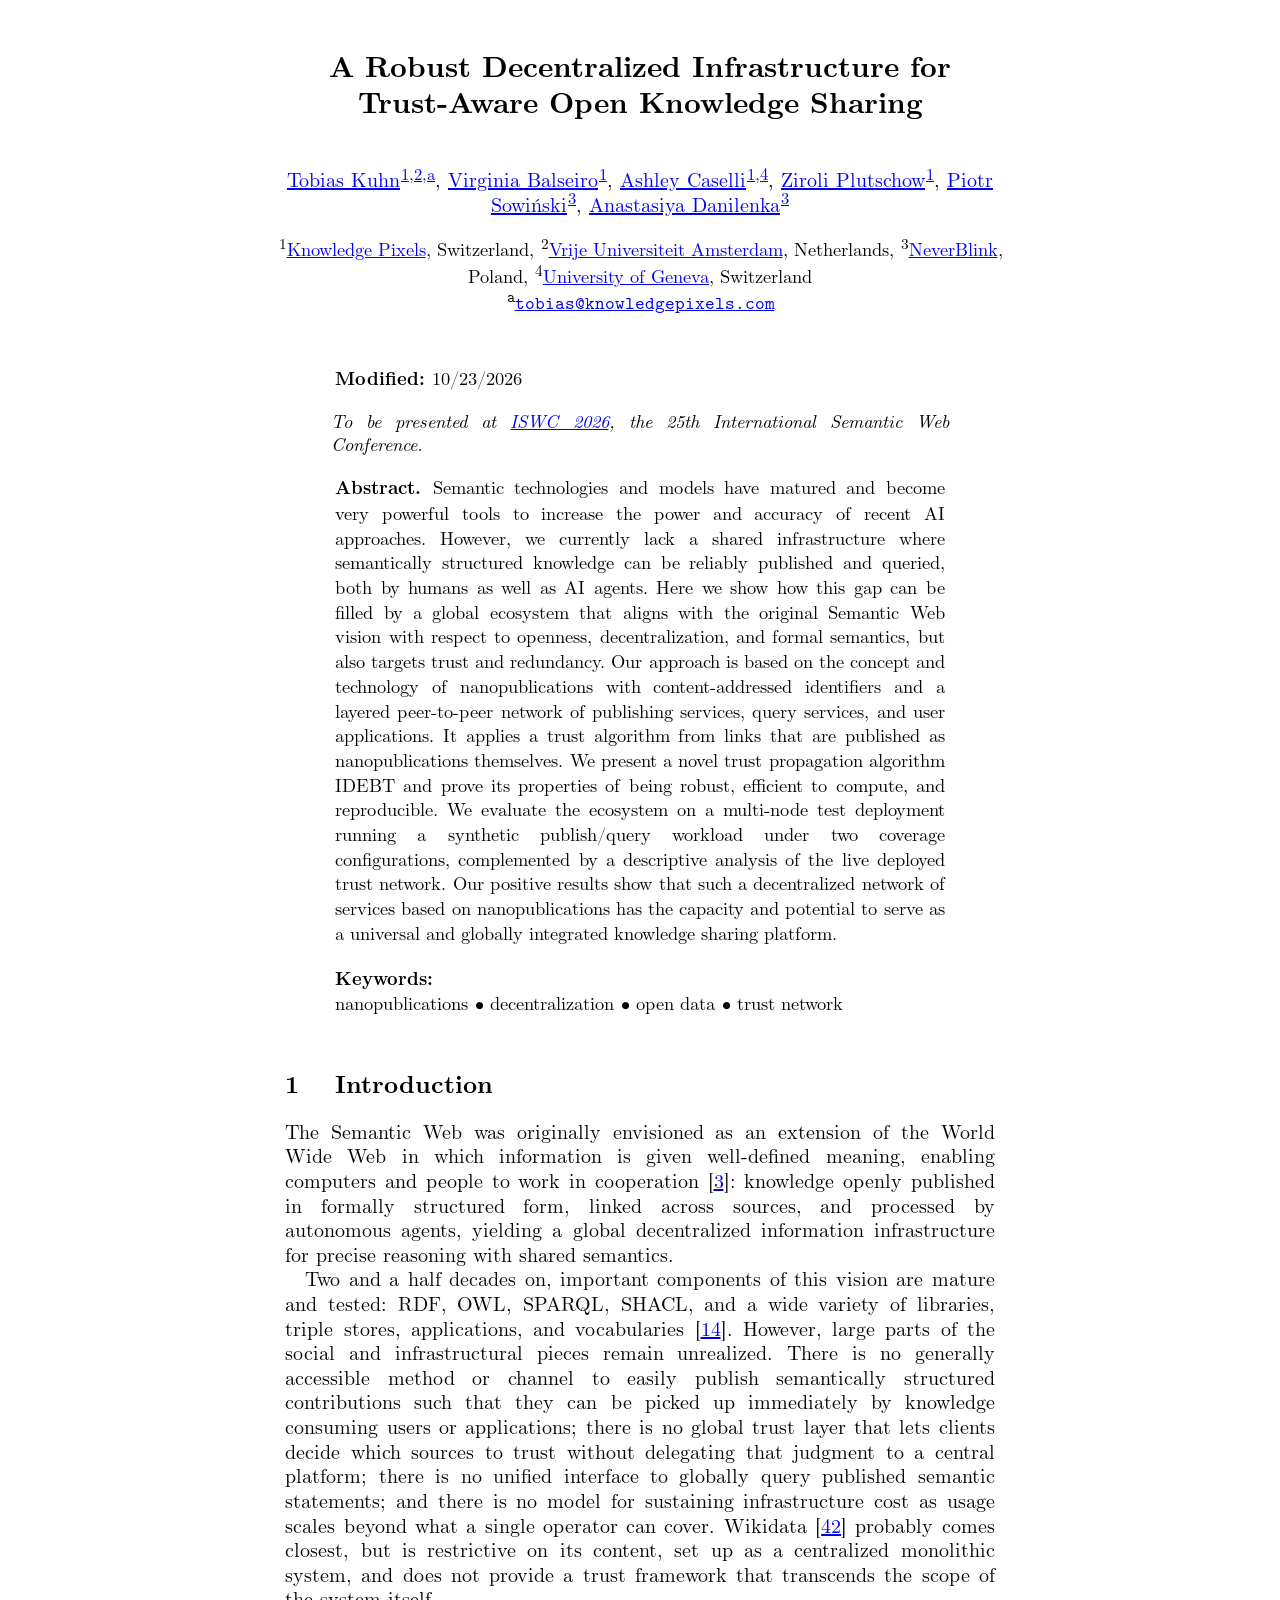
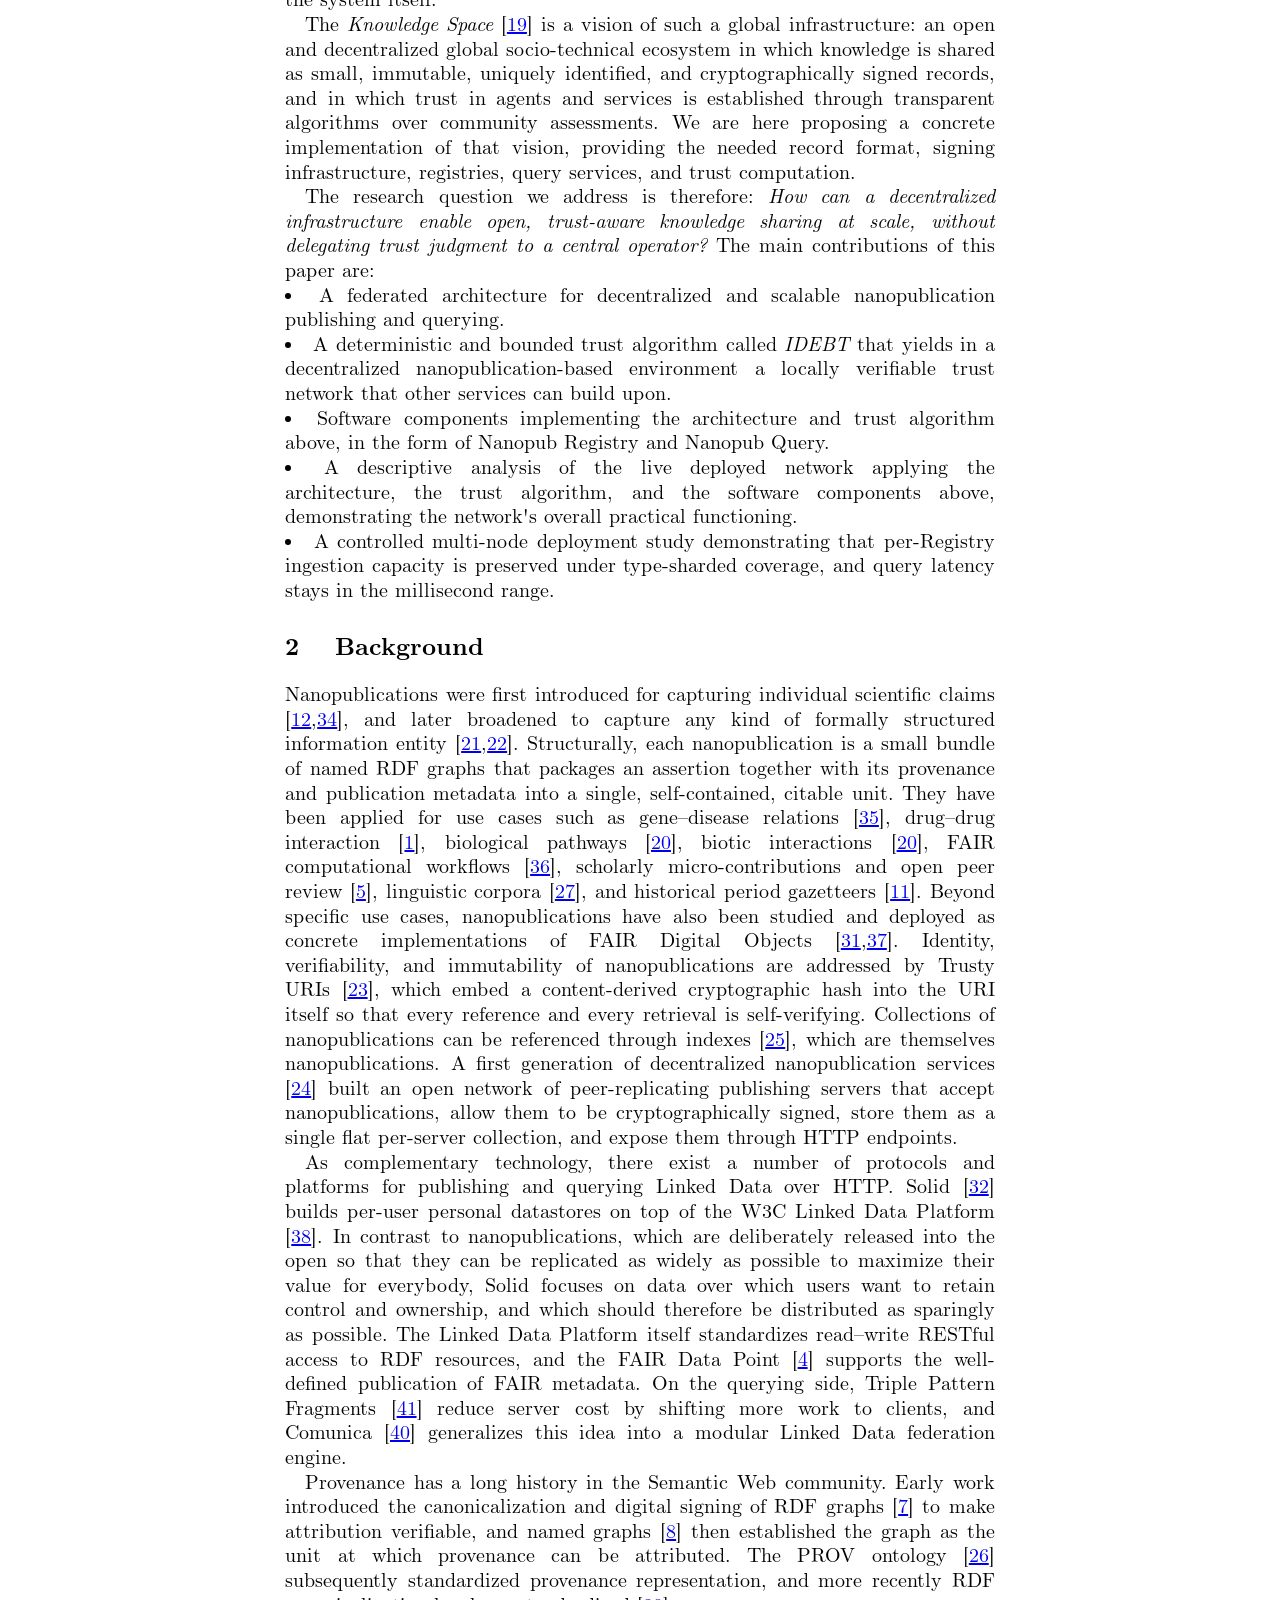
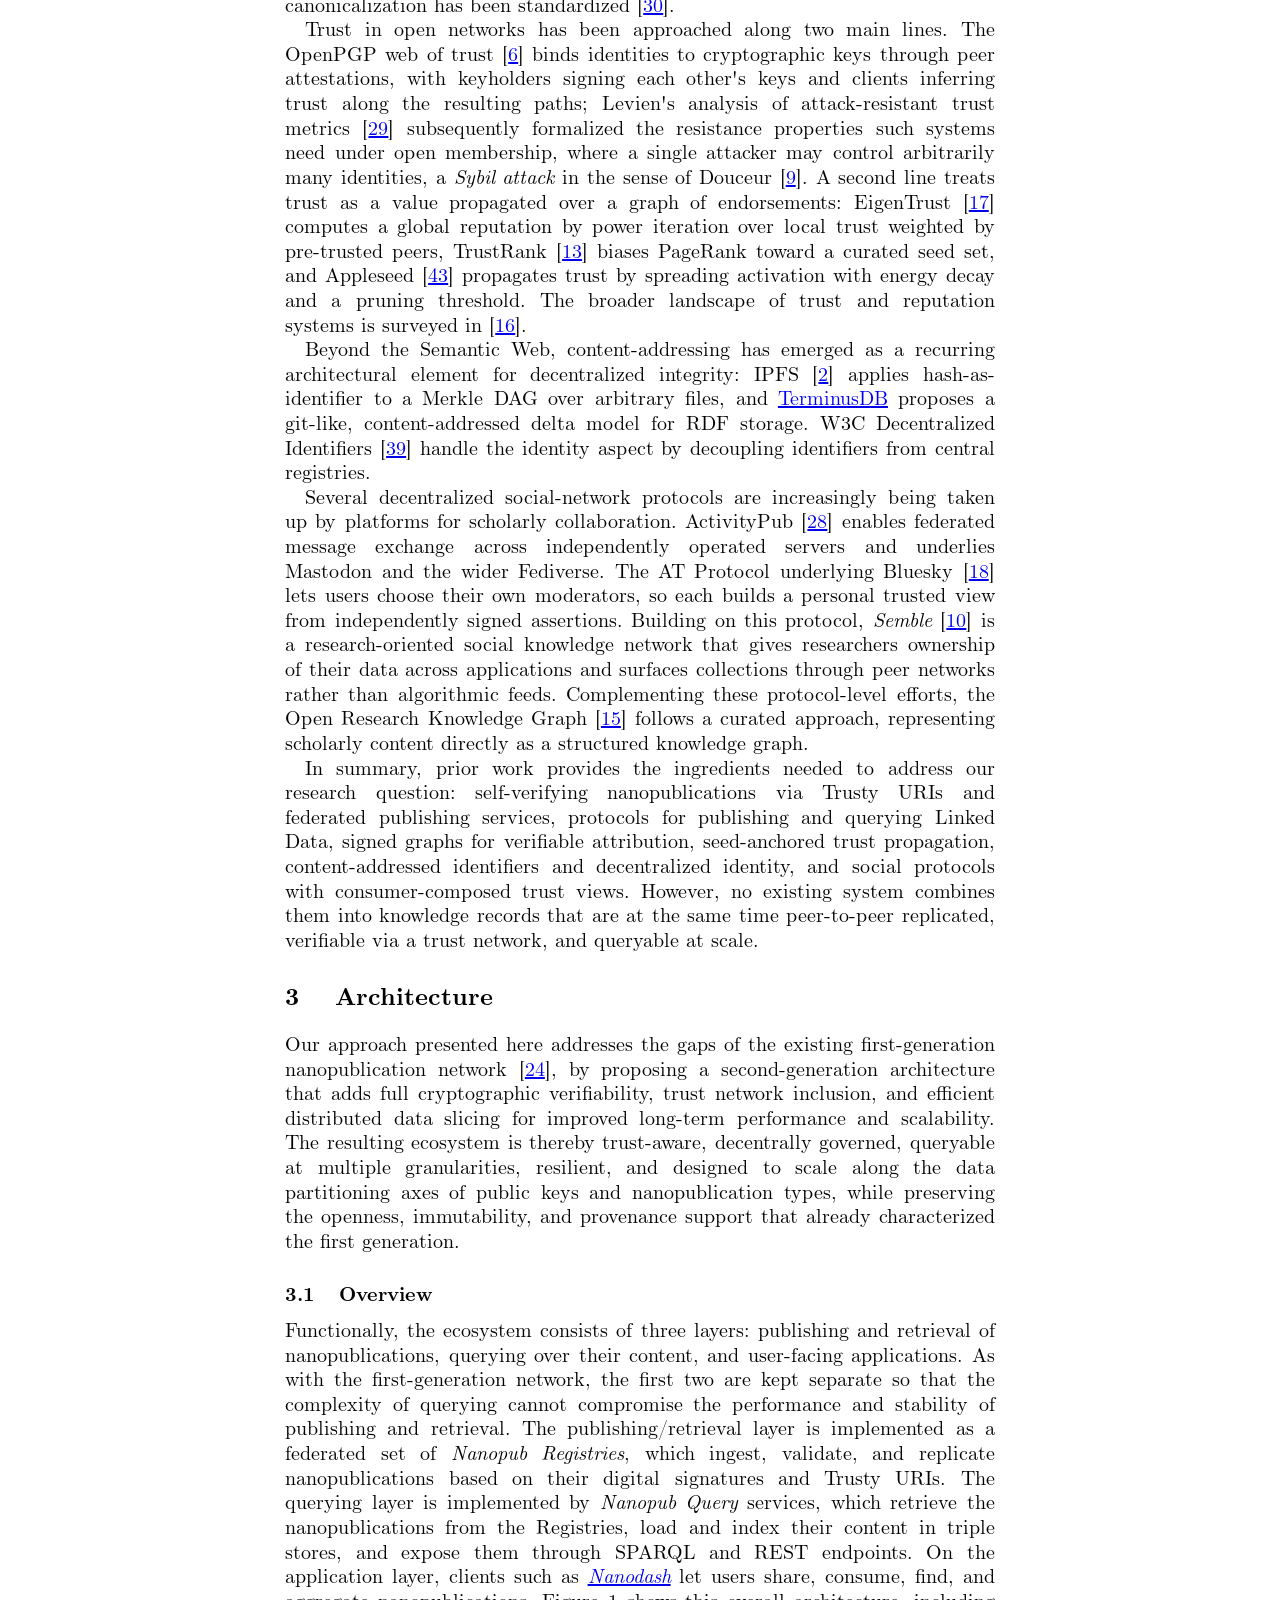
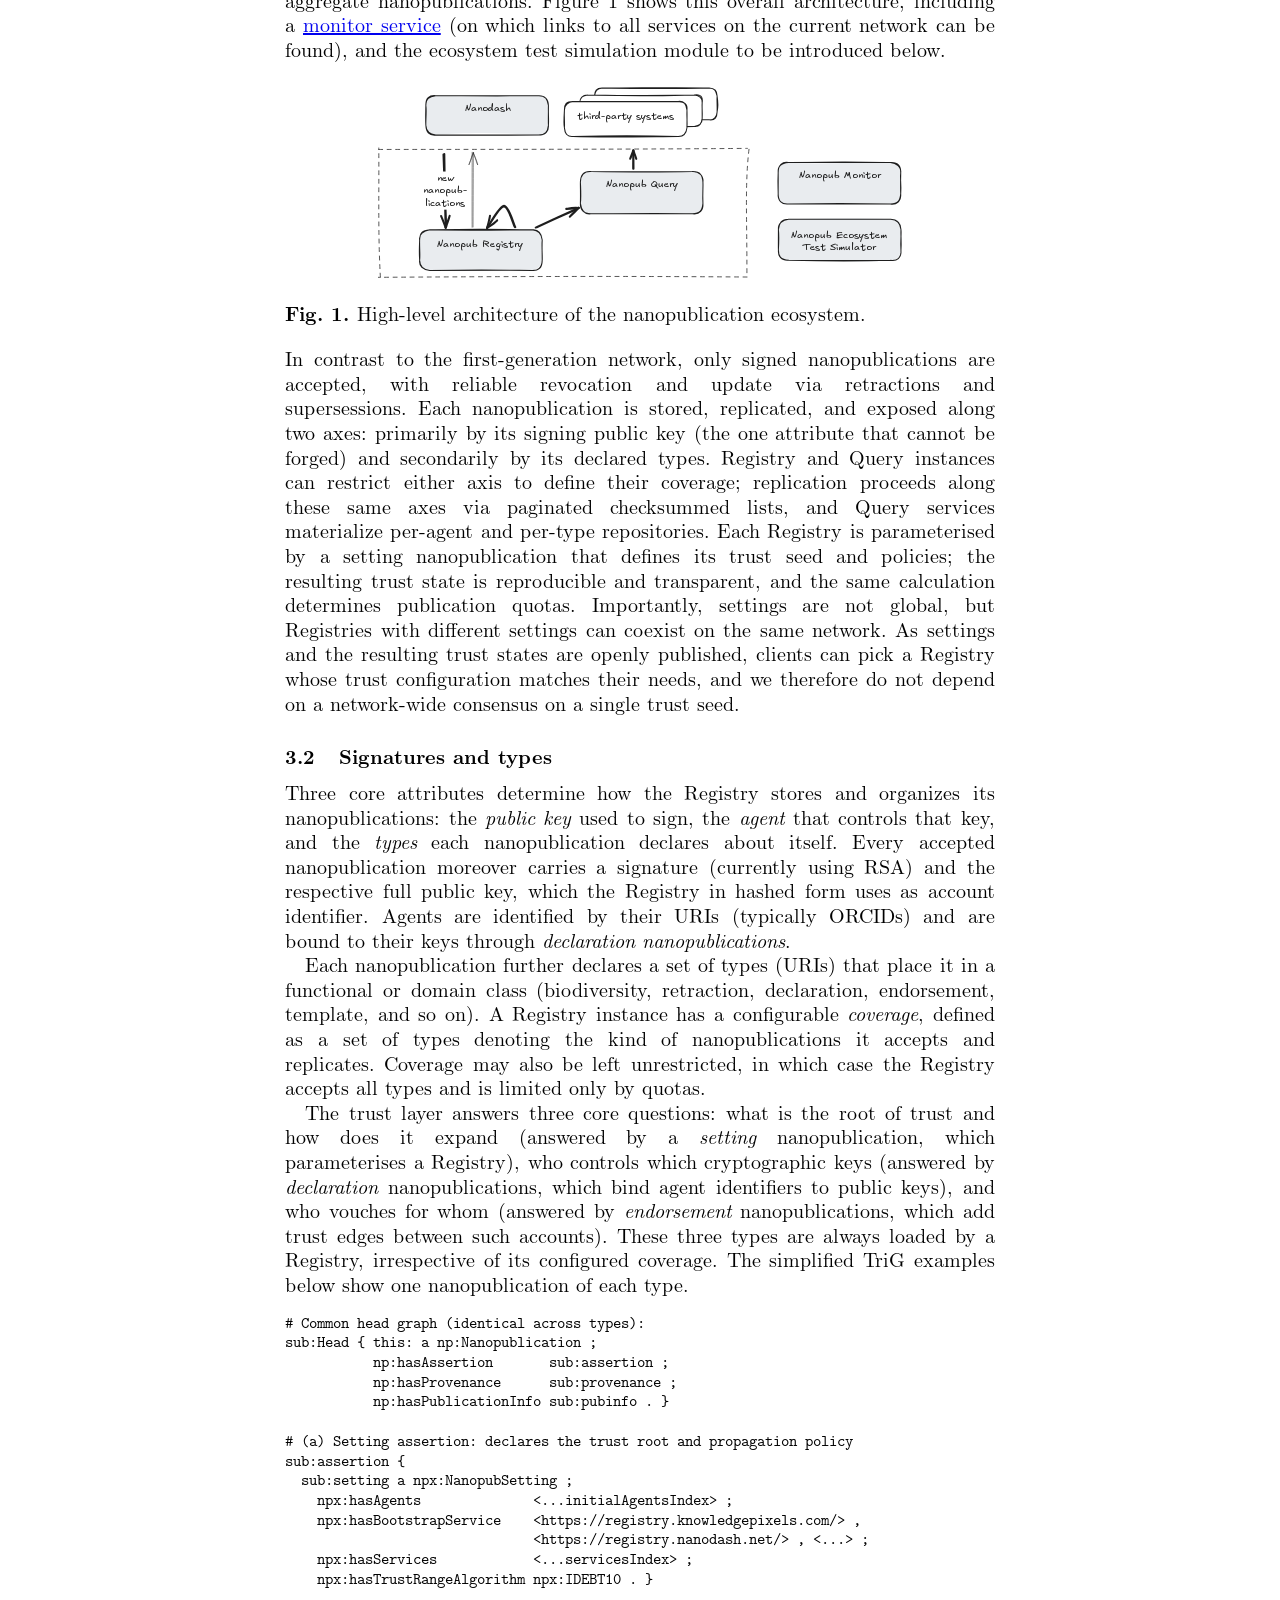
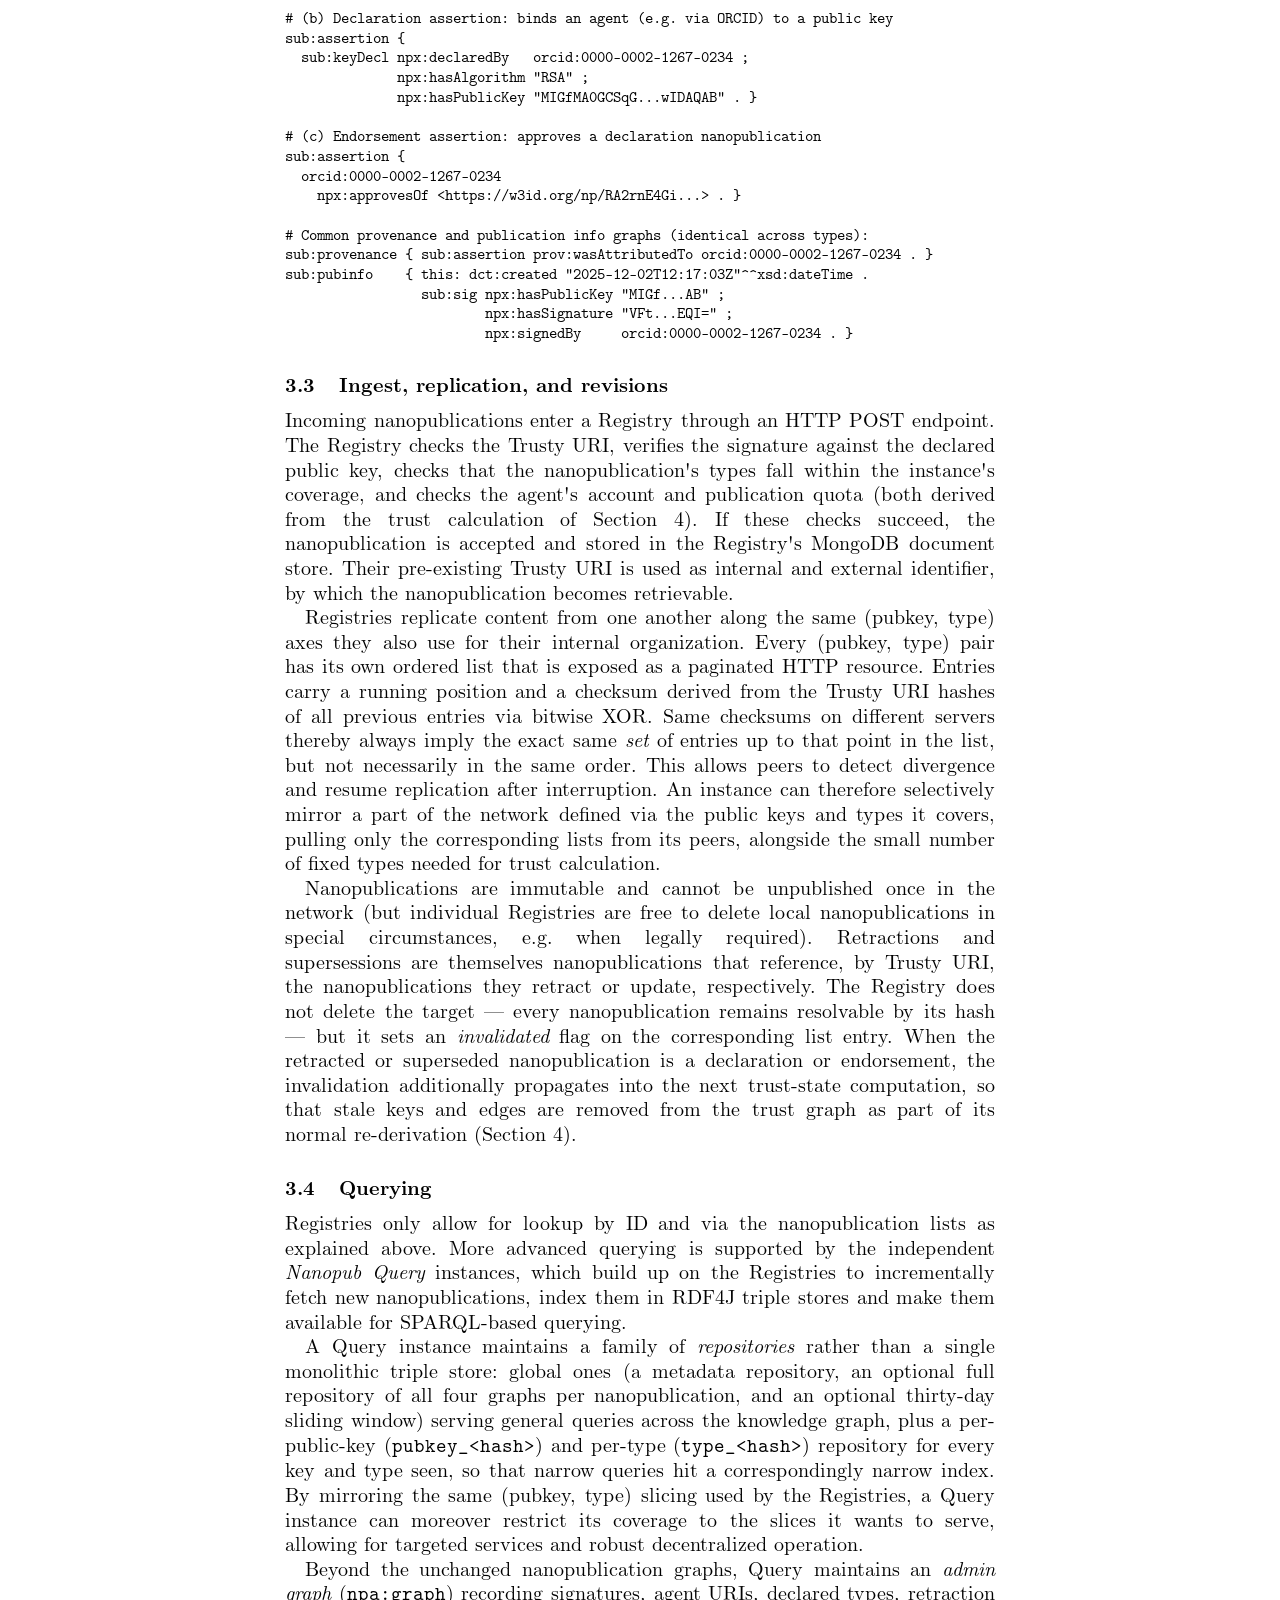
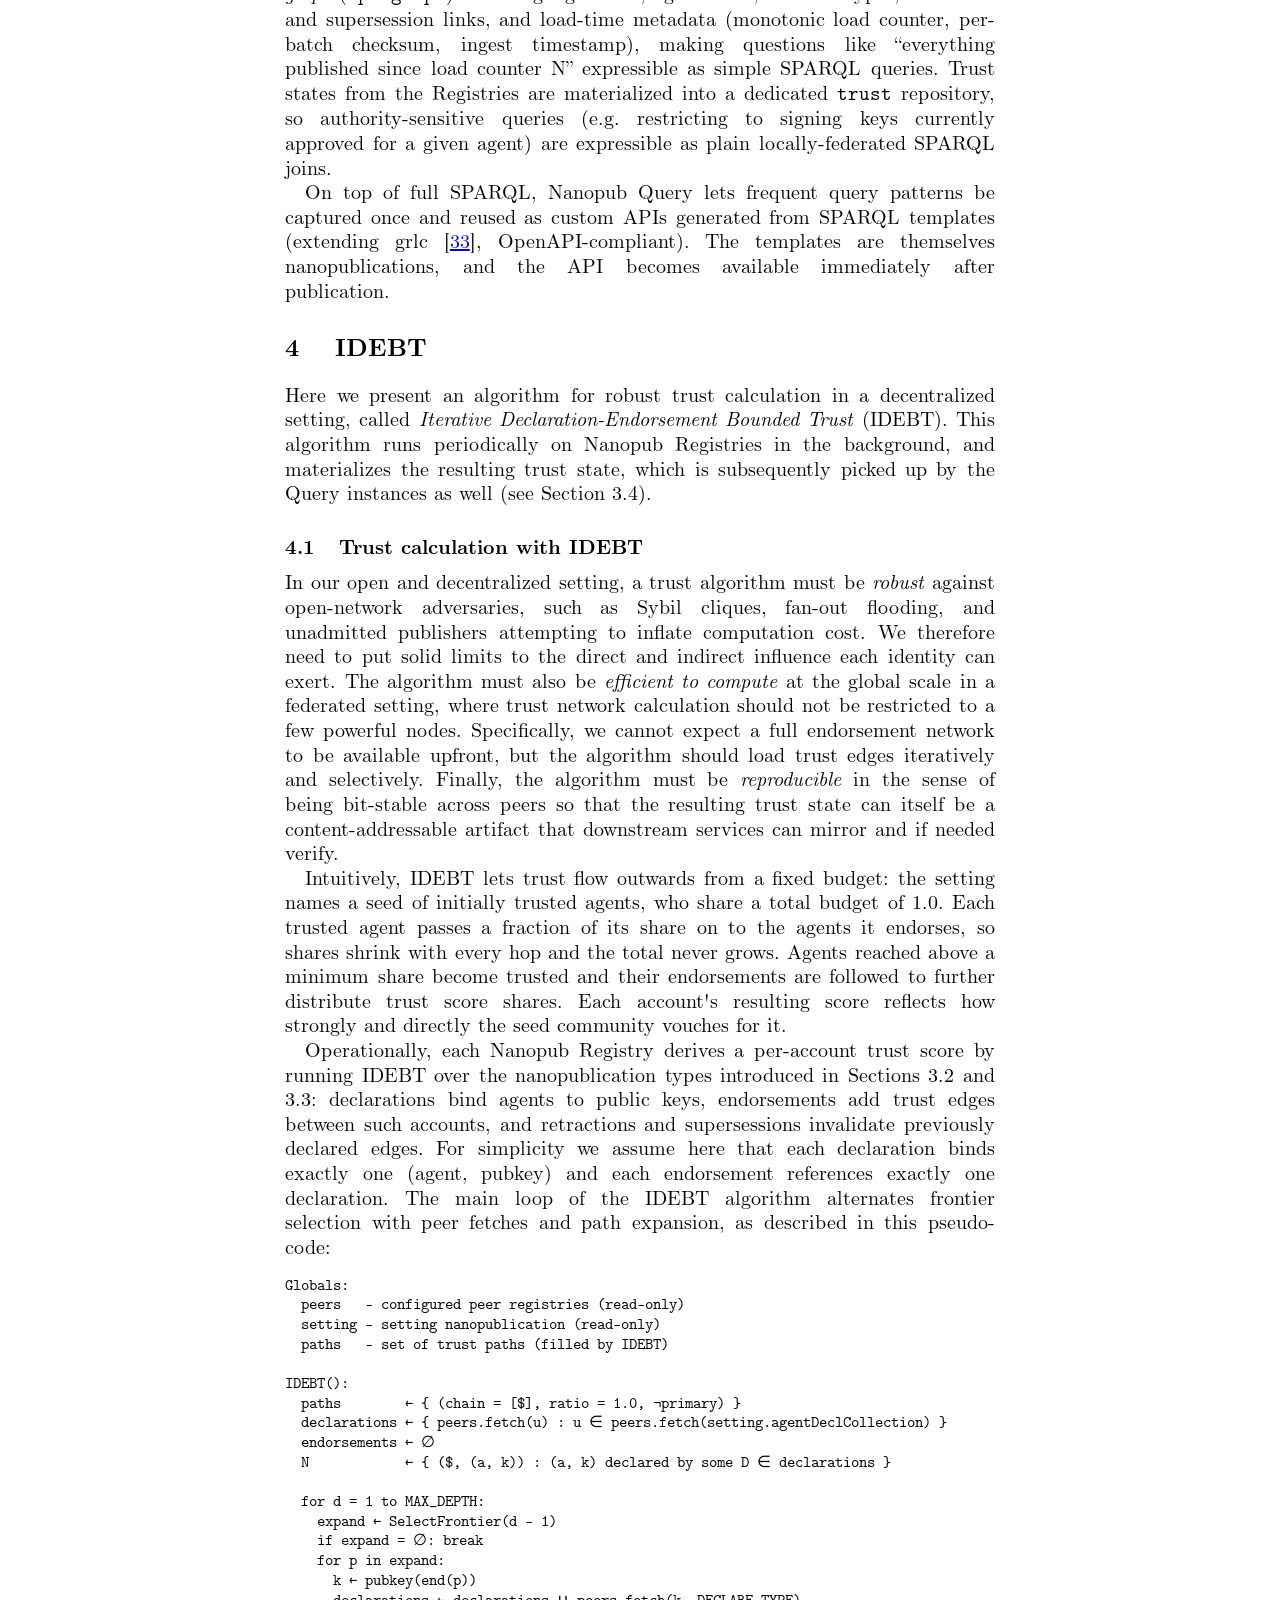
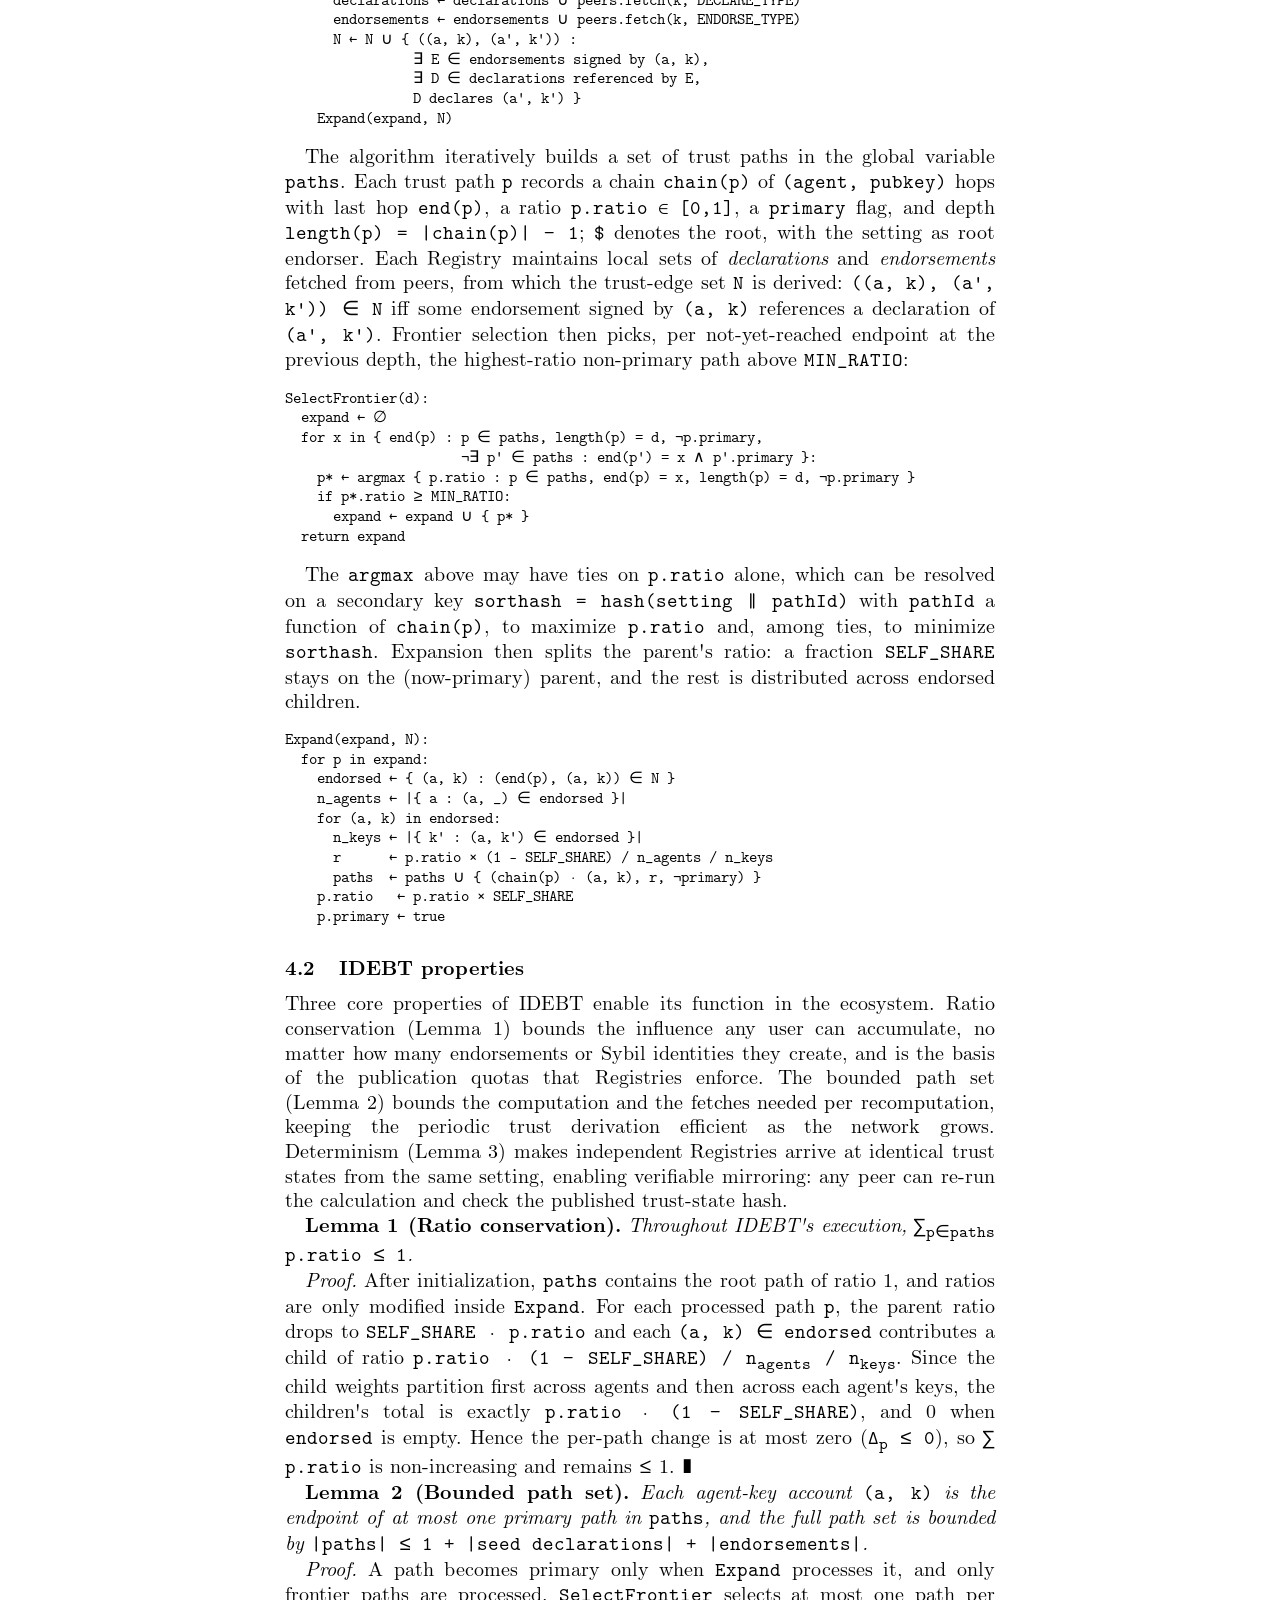
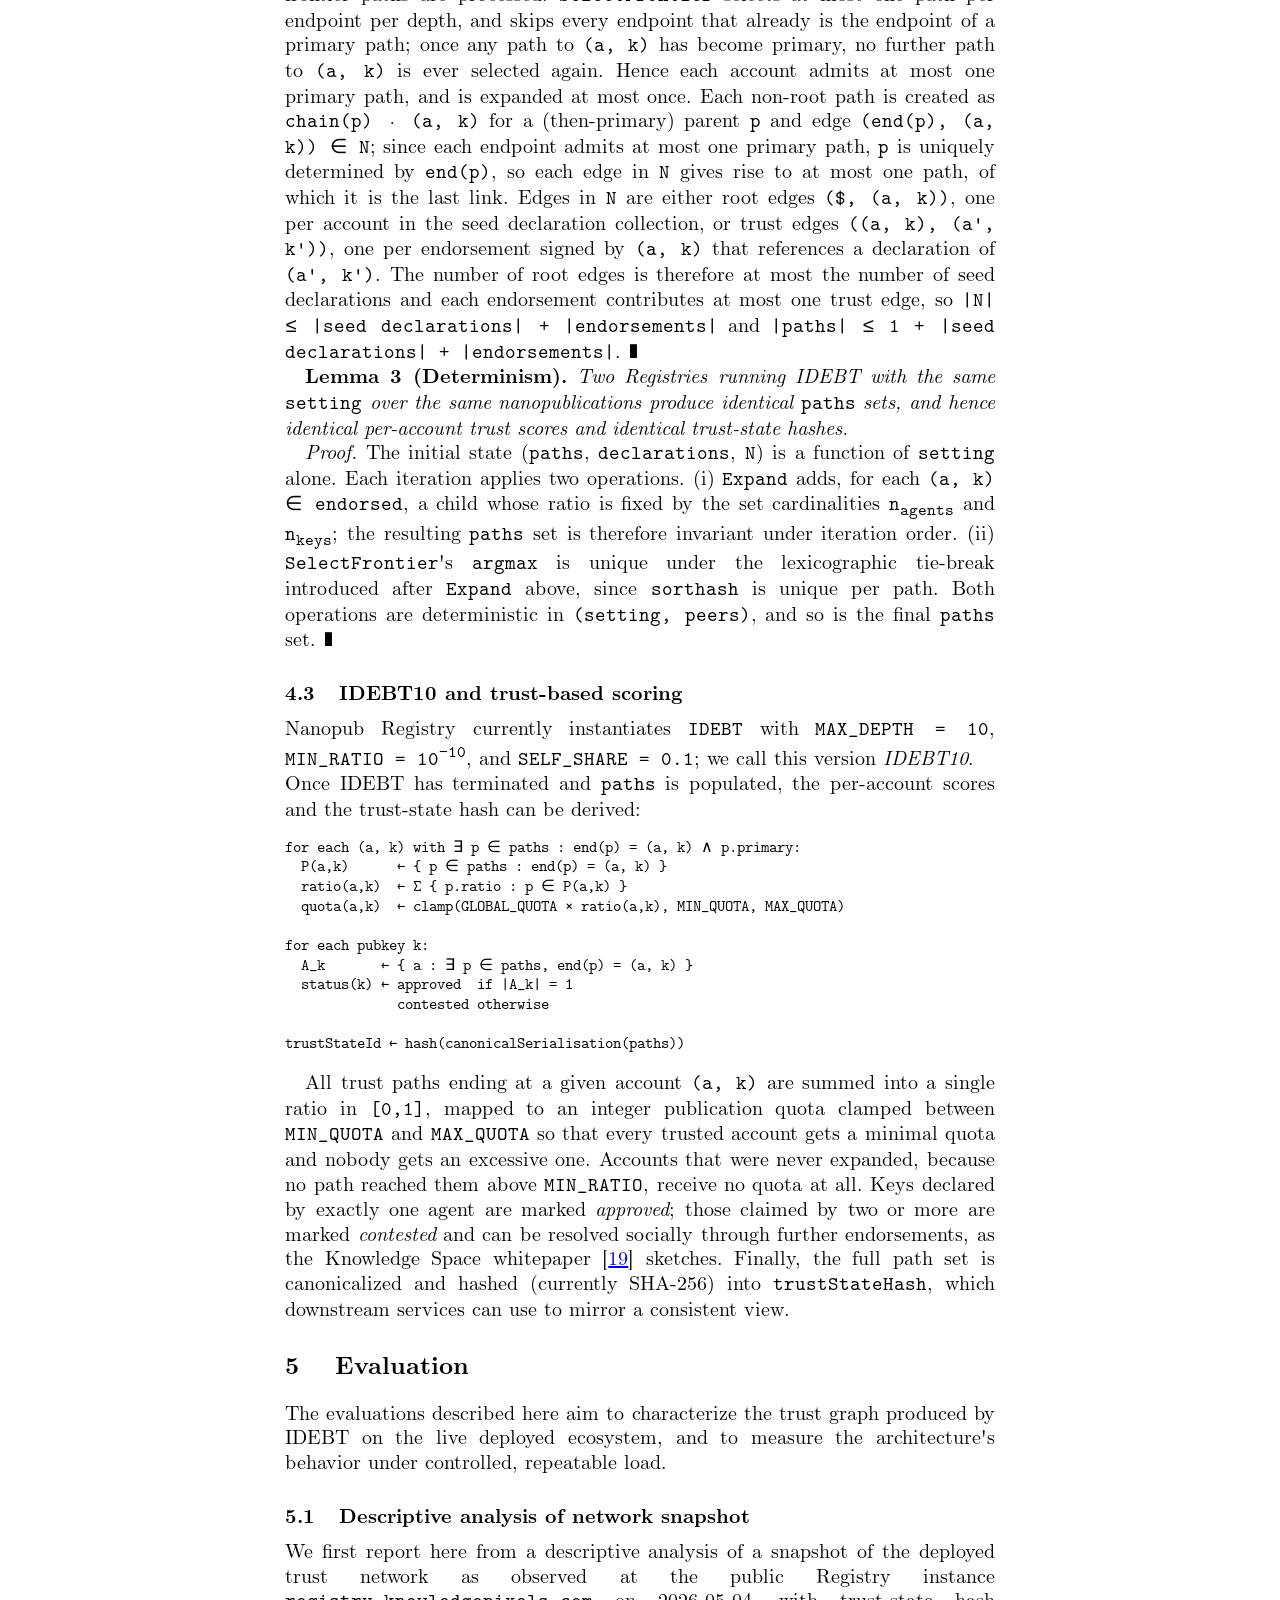
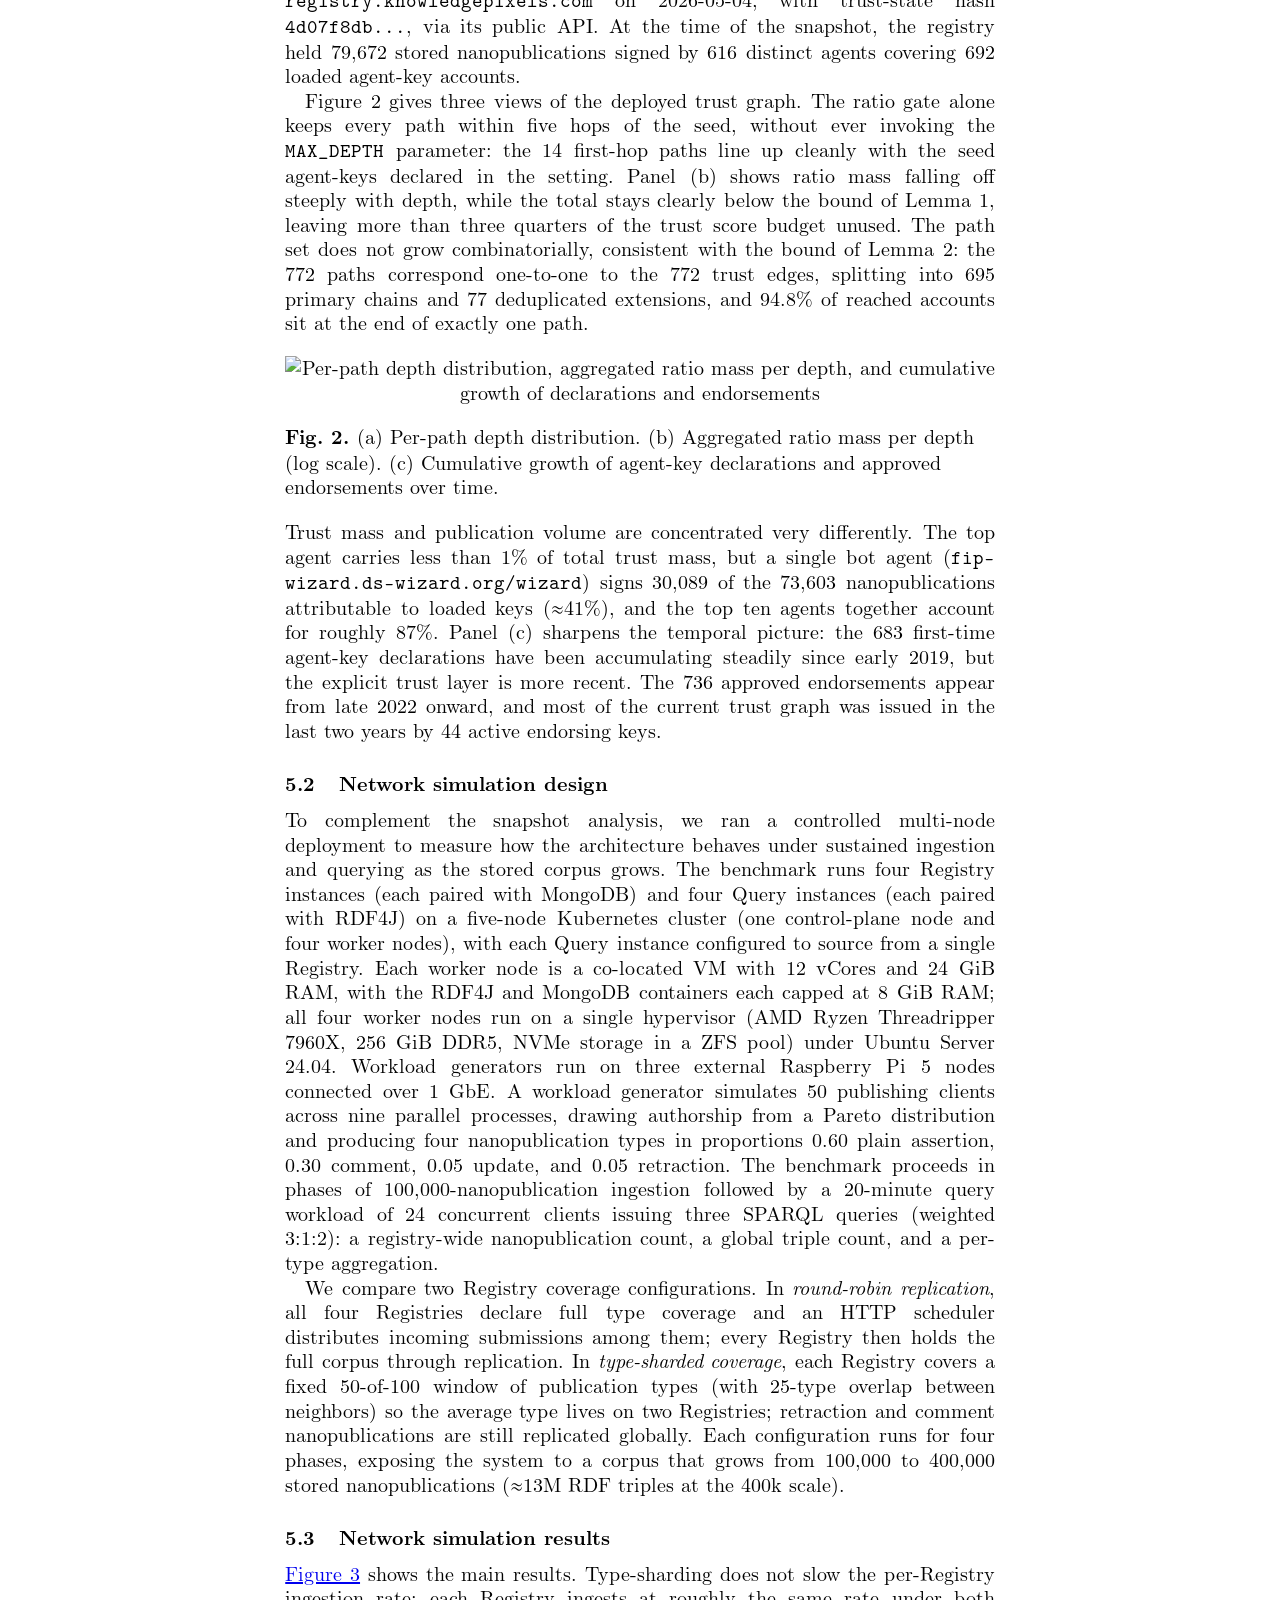
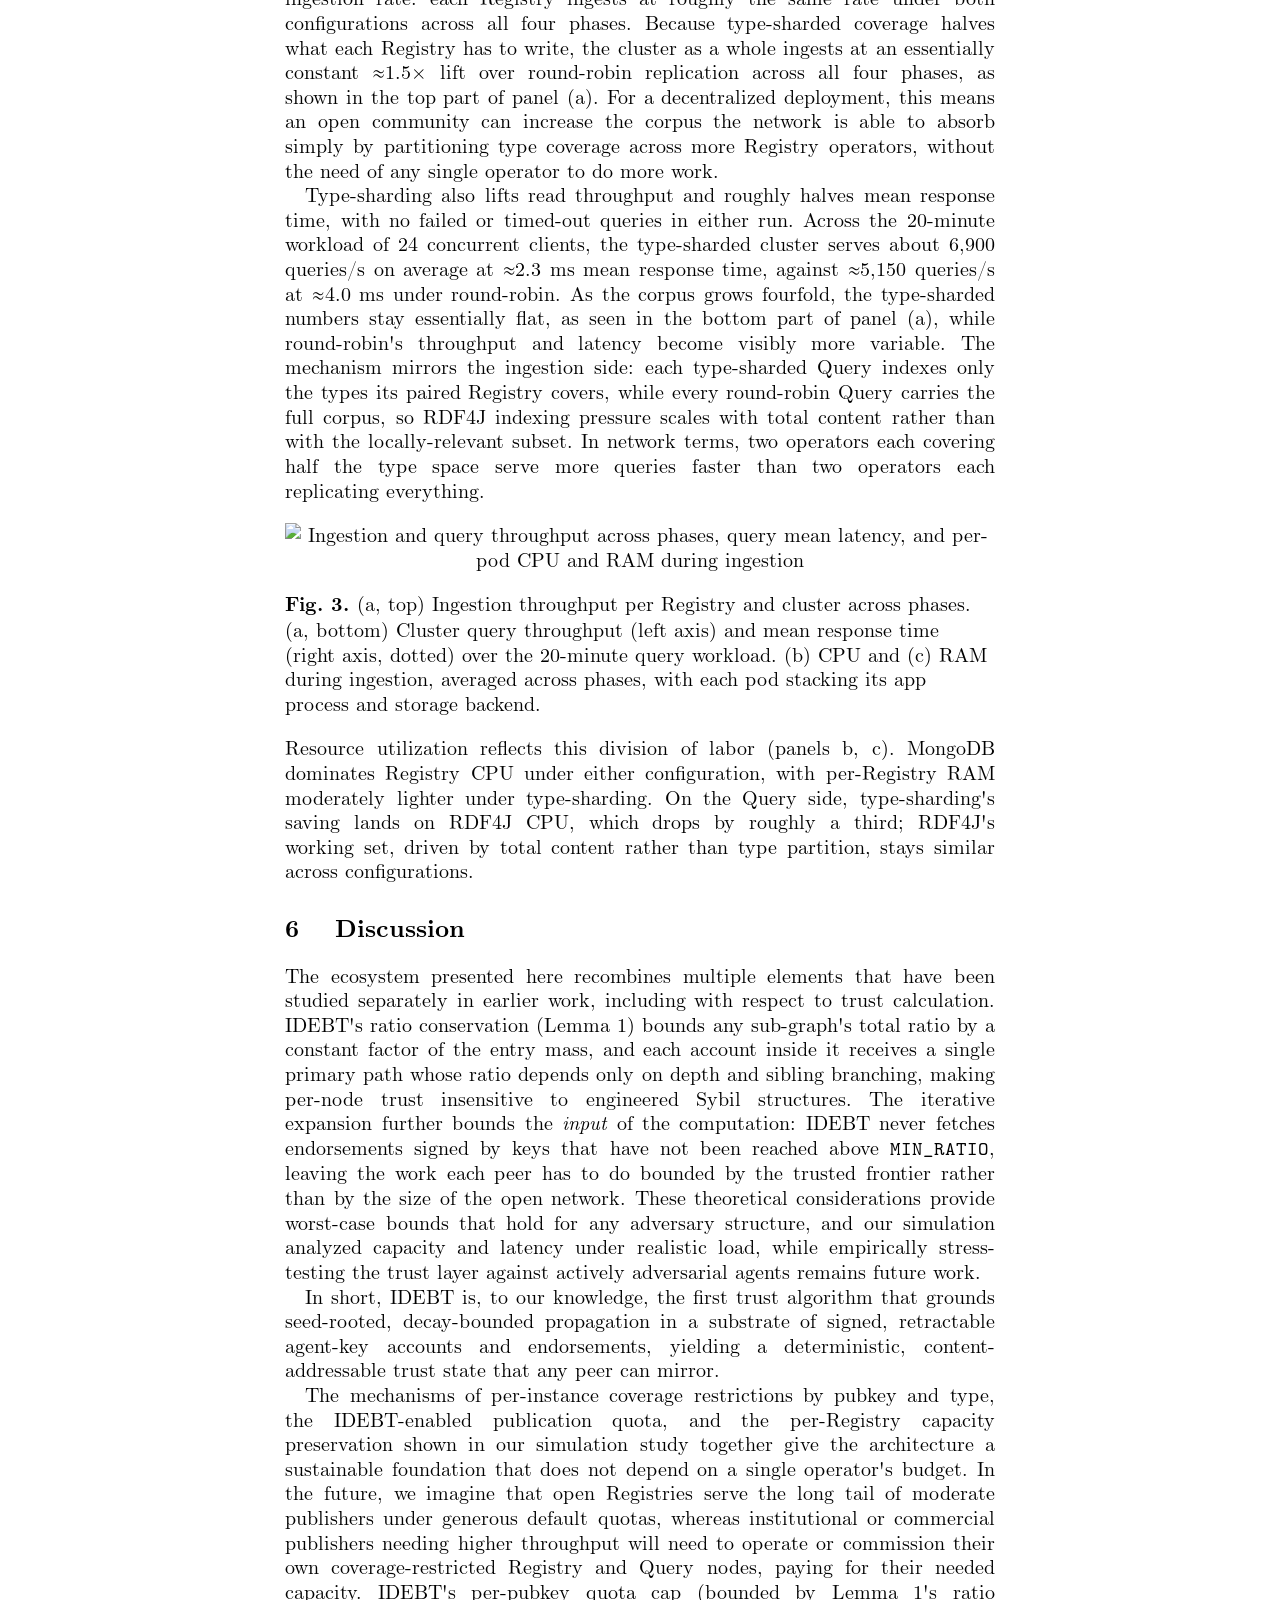
==== commit 473be219: "Note ISWC 2026 presentation at top; update modified date Add a brief italic note under the header me" ====
--- a/index.html
+++ b/index.html
@@ -35,8 +35,9 @@
         </div>
         <dl id="document-modified">
           <dt>Modified</dt>
-          <dd><time content="2026-07-17T13:22:51.653Z" datatype="xsd:dateTime" datetime="2026-07-17T13:22:51.653Z" property="schema:dateModified">7/17/2026</time></dd>
+          <dd><time content="2026-10-23T09:03:54.487Z" datatype="xsd:dateTime" datetime="2026-10-23T09:03:54.487Z" property="schema:dateModified">10/23/2026</time></dd>
         </dl>
+        <p id="document-event"><em>To be presented at <a about="" href="https://iswc2026.semanticweb.org/" rel="bibo:presentedAt">ISWC 2026</a>, the 25th International Semantic Web Conference.</em></p>
         <div id="content">
           <section id="abstract">
             <h2>Abstract</h2>
--- a/media/css/lncs.css
+++ b/media/css/lncs.css
@@ -119,7 +119,7 @@
 
 a {
 text-decoration:none;
-color:#000;
+color:var(--do-color-fg, #000);
 }
 abbr { border-bottom:none; }
 audio { display:none; }
@@ -201,7 +201,7 @@
 
 
 body {
-color:#000000;
+color:var(--do-color-fg, #000);
 font-family:"CMUSerif-Roman", "GNU Unifont", "FreeSerif", "Segoe UI Symbol", serif;
 /*font-size:1.689vw;*/
 font-size:125%;
@@ -331,7 +331,7 @@
 aside.note {
 position:relative;
 margin:1em 0;
-border-top:1px solid #000;
+border-top:1px solid var(--do-color-fg, #000);
 padding-top:0.25em;
 font-size:0.923em;
 }
@@ -339,7 +339,7 @@
 aside.note:after {
 content:"";
 width:50%;
-background-color:#fff;
+background-color:var(--do-color-bg, #fff);
 position:absolute;
 top:-1px;
 right:0;
@@ -480,7 +480,7 @@
 }
 
 figure.listing pre {
-border:1px solid #000;
+border:1px solid var(--do-color-fg, #000);
 padding:0.5em;
 counter-reset:precode;
 margin-top:0;
@@ -958,14 +958,14 @@
 caption {
 text-align:left;
 font-size:0.923em;
-border-bottom:2pt solid #000;
+border-bottom:2pt solid var(--do-color-fg, #000);
 padding:0 0.25em 0.25em;
 }
 thead {
-border-bottom:1pt solid #000;
+border-bottom:1pt solid var(--do-color-fg, #000);
 }
 tbody {
-border-bottom:2pt solid #000;
+border-bottom:2pt solid var(--do-color-fg, #000);
 }
 th, td {
 padding:0.25em;
@@ -1177,6 +1177,9 @@
 pre {
 font-size:0.8em;
 }
+#document-event {
+font-size:0.923em;
+}
 figure p {
 text-indent:0;
 text-align:center;
--- a/media/css/acm.css
+++ b/media/css/acm.css
@@ -46,7 +46,7 @@
 
 a, abbr {
 text-decoration:none;
-color:#000;
+color:var(--do-color-fg, #000);
 }
 audio { display:none; }
 iframe { display:none !important; }
@@ -752,7 +752,7 @@
 }
 
 figure.listing pre {
-border:1px solid #000;
+border:1px solid var(--do-color-fg, #000);
 padding:0.5em;
 counter-reset:precode;
 margin-top:0;
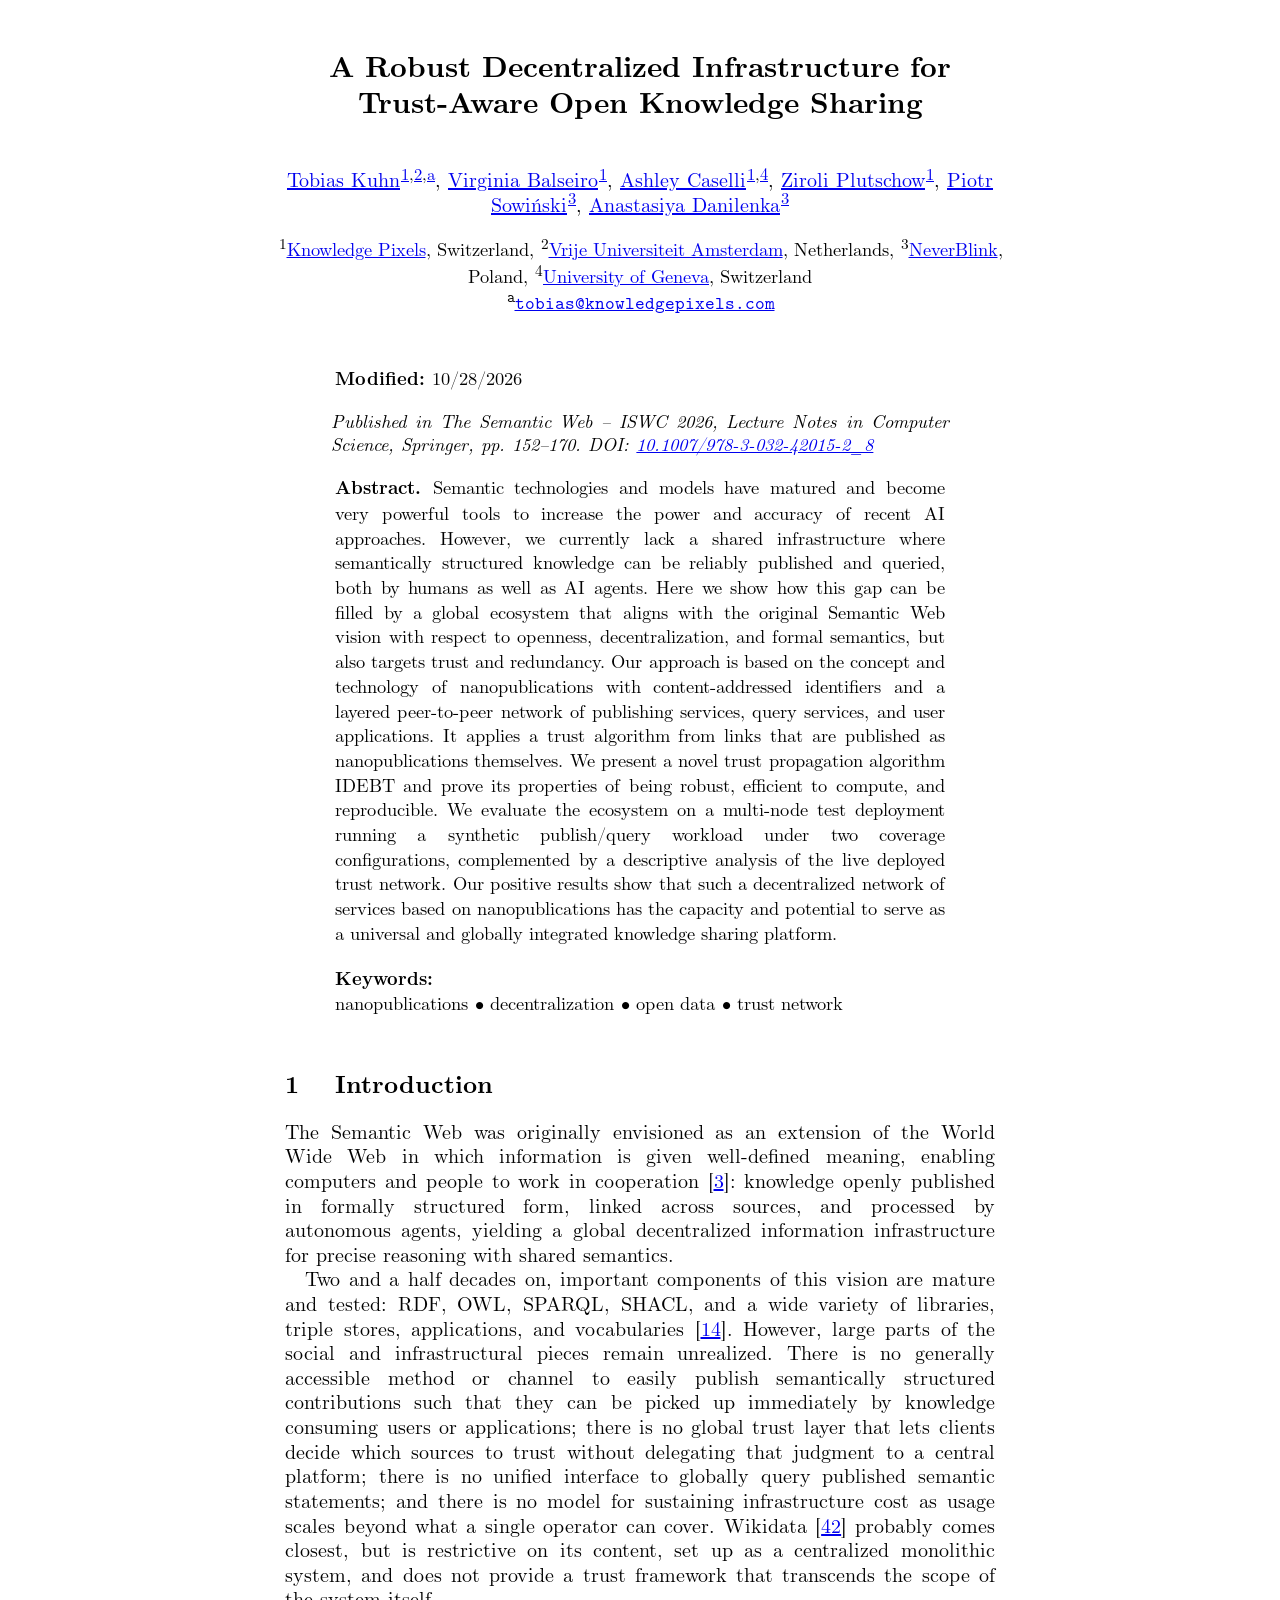
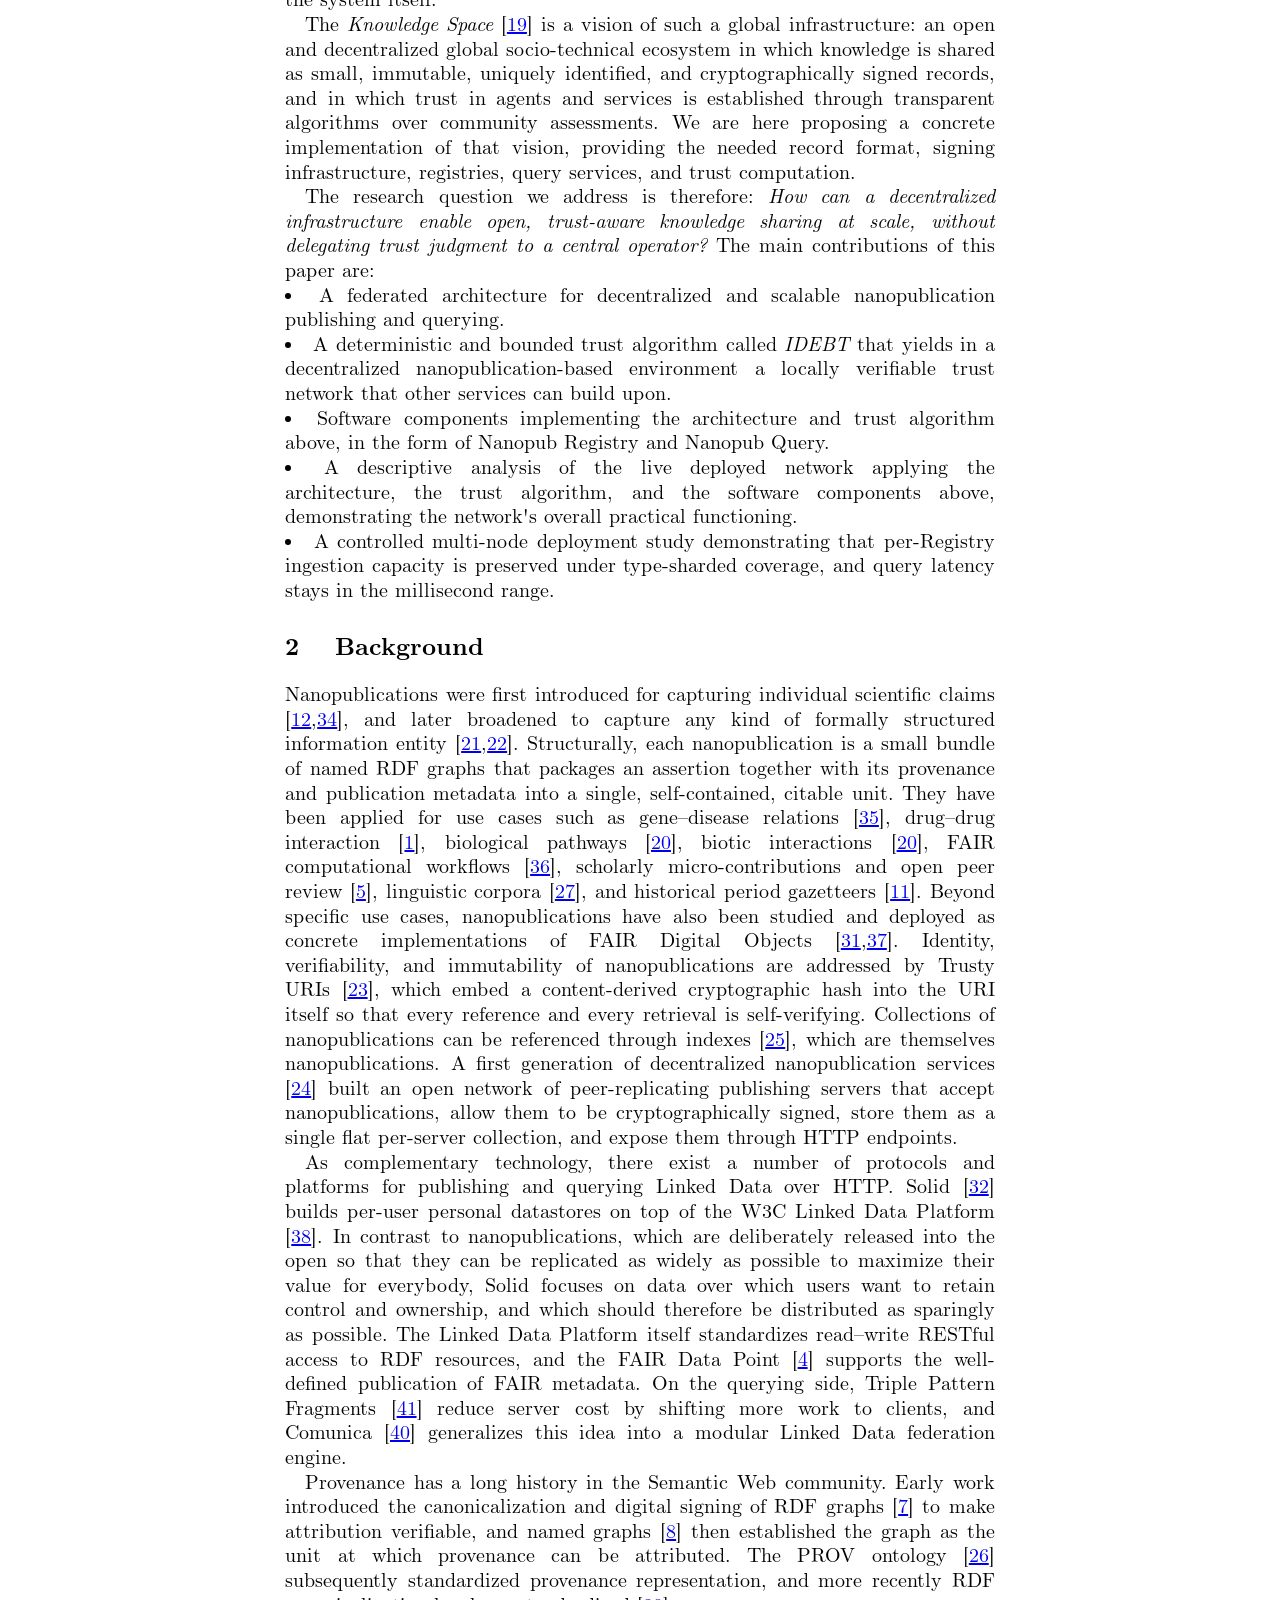
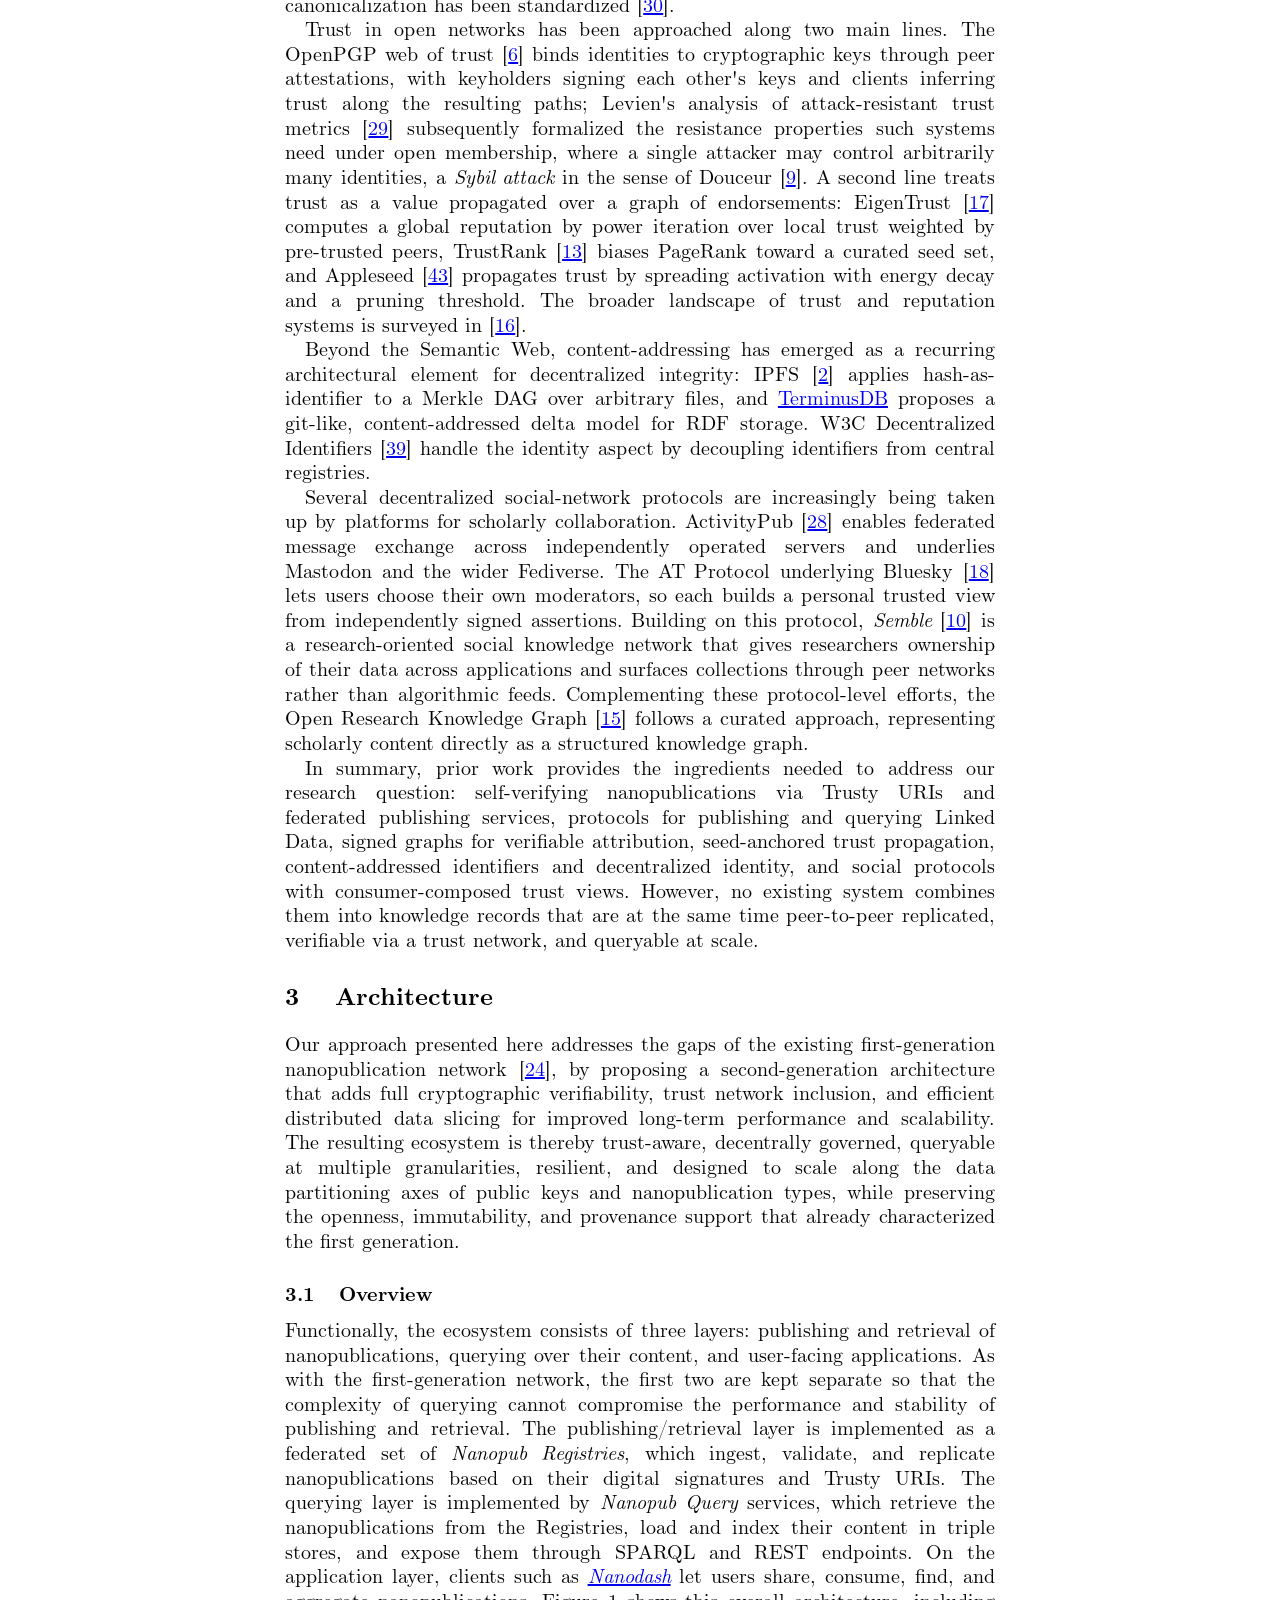
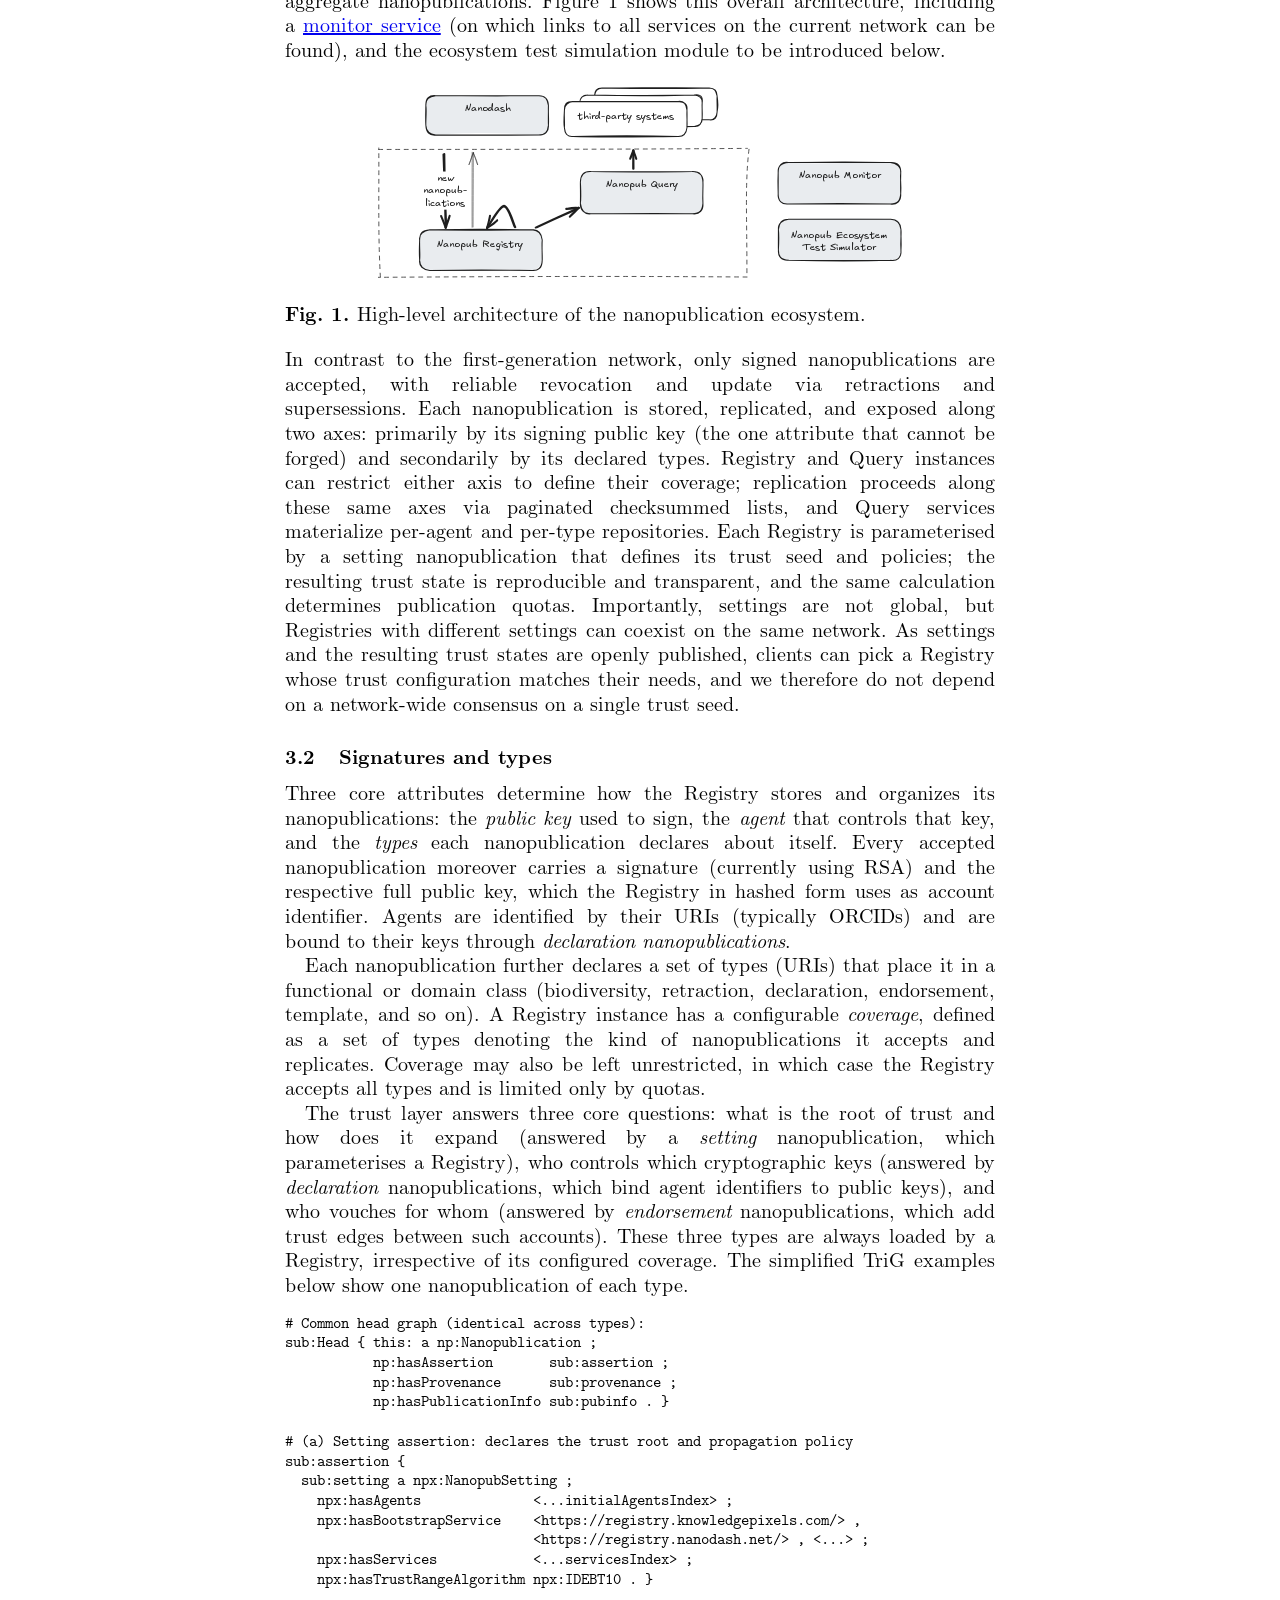
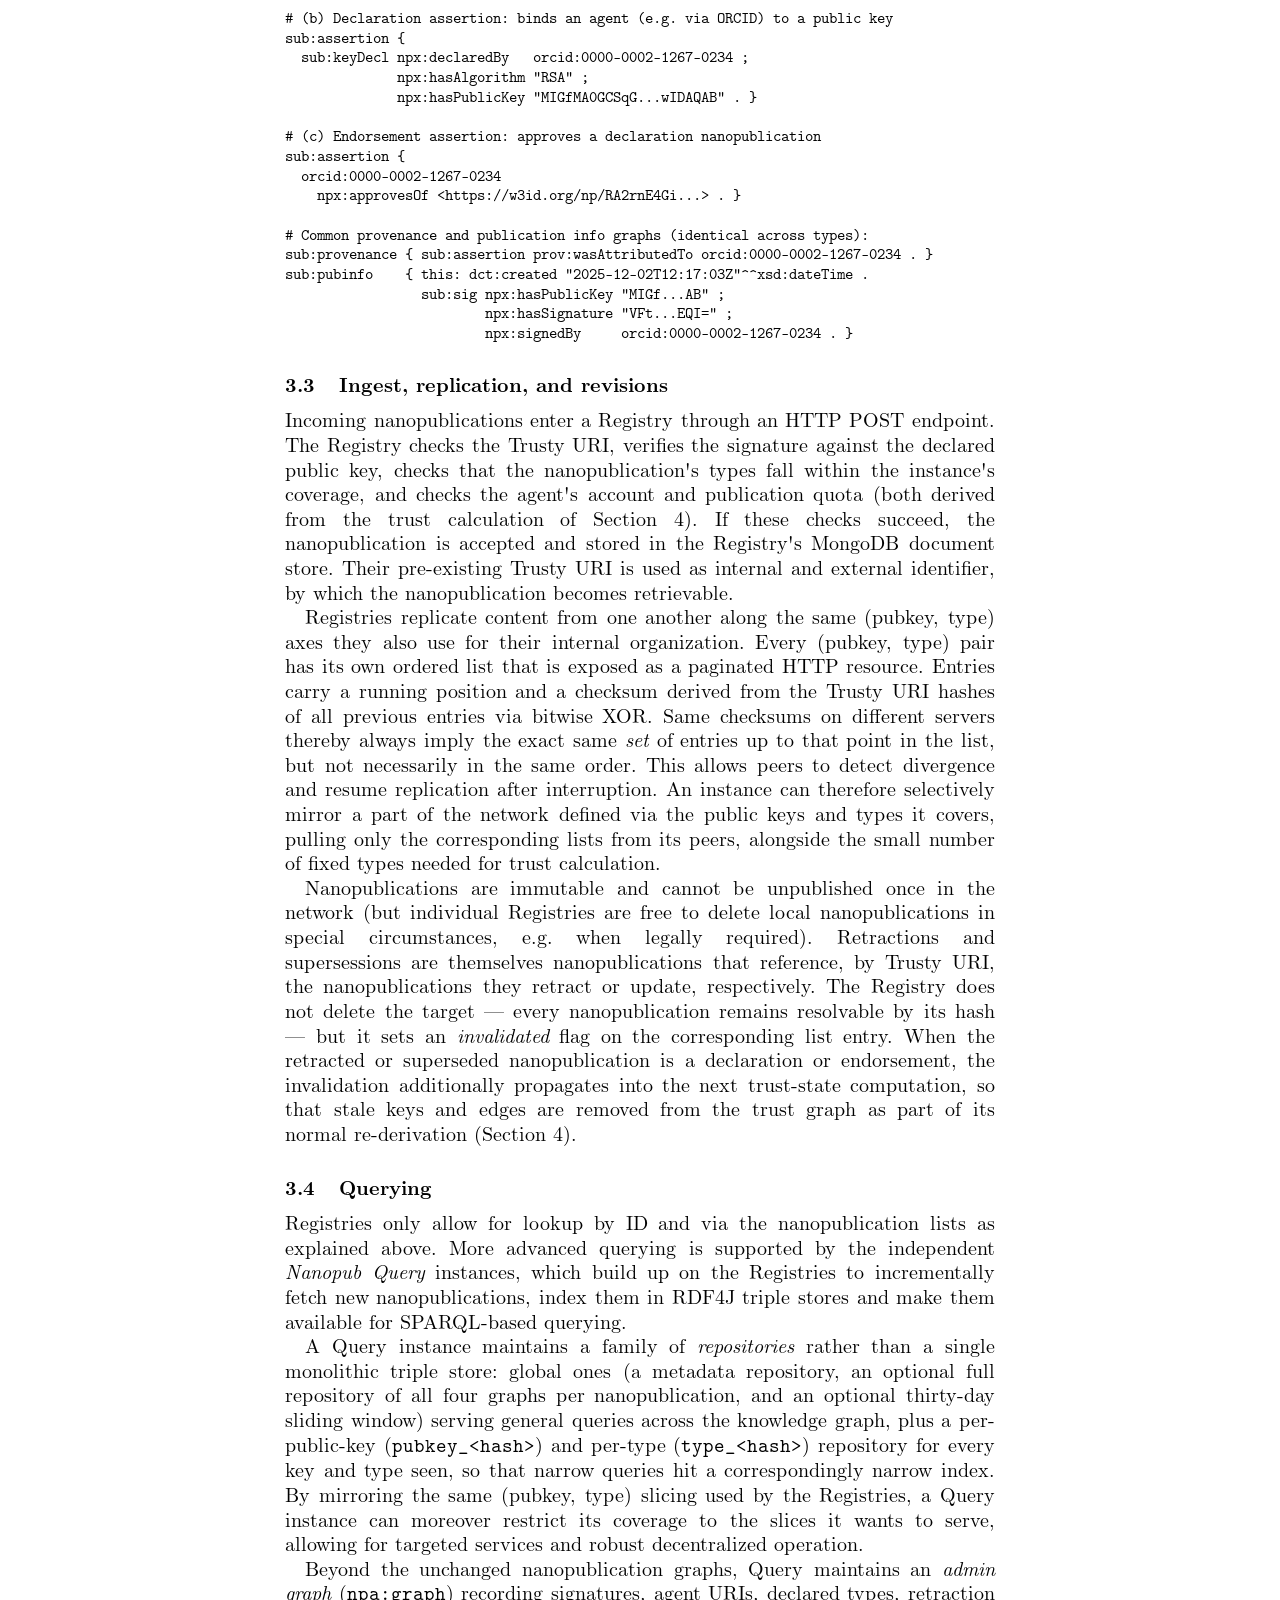
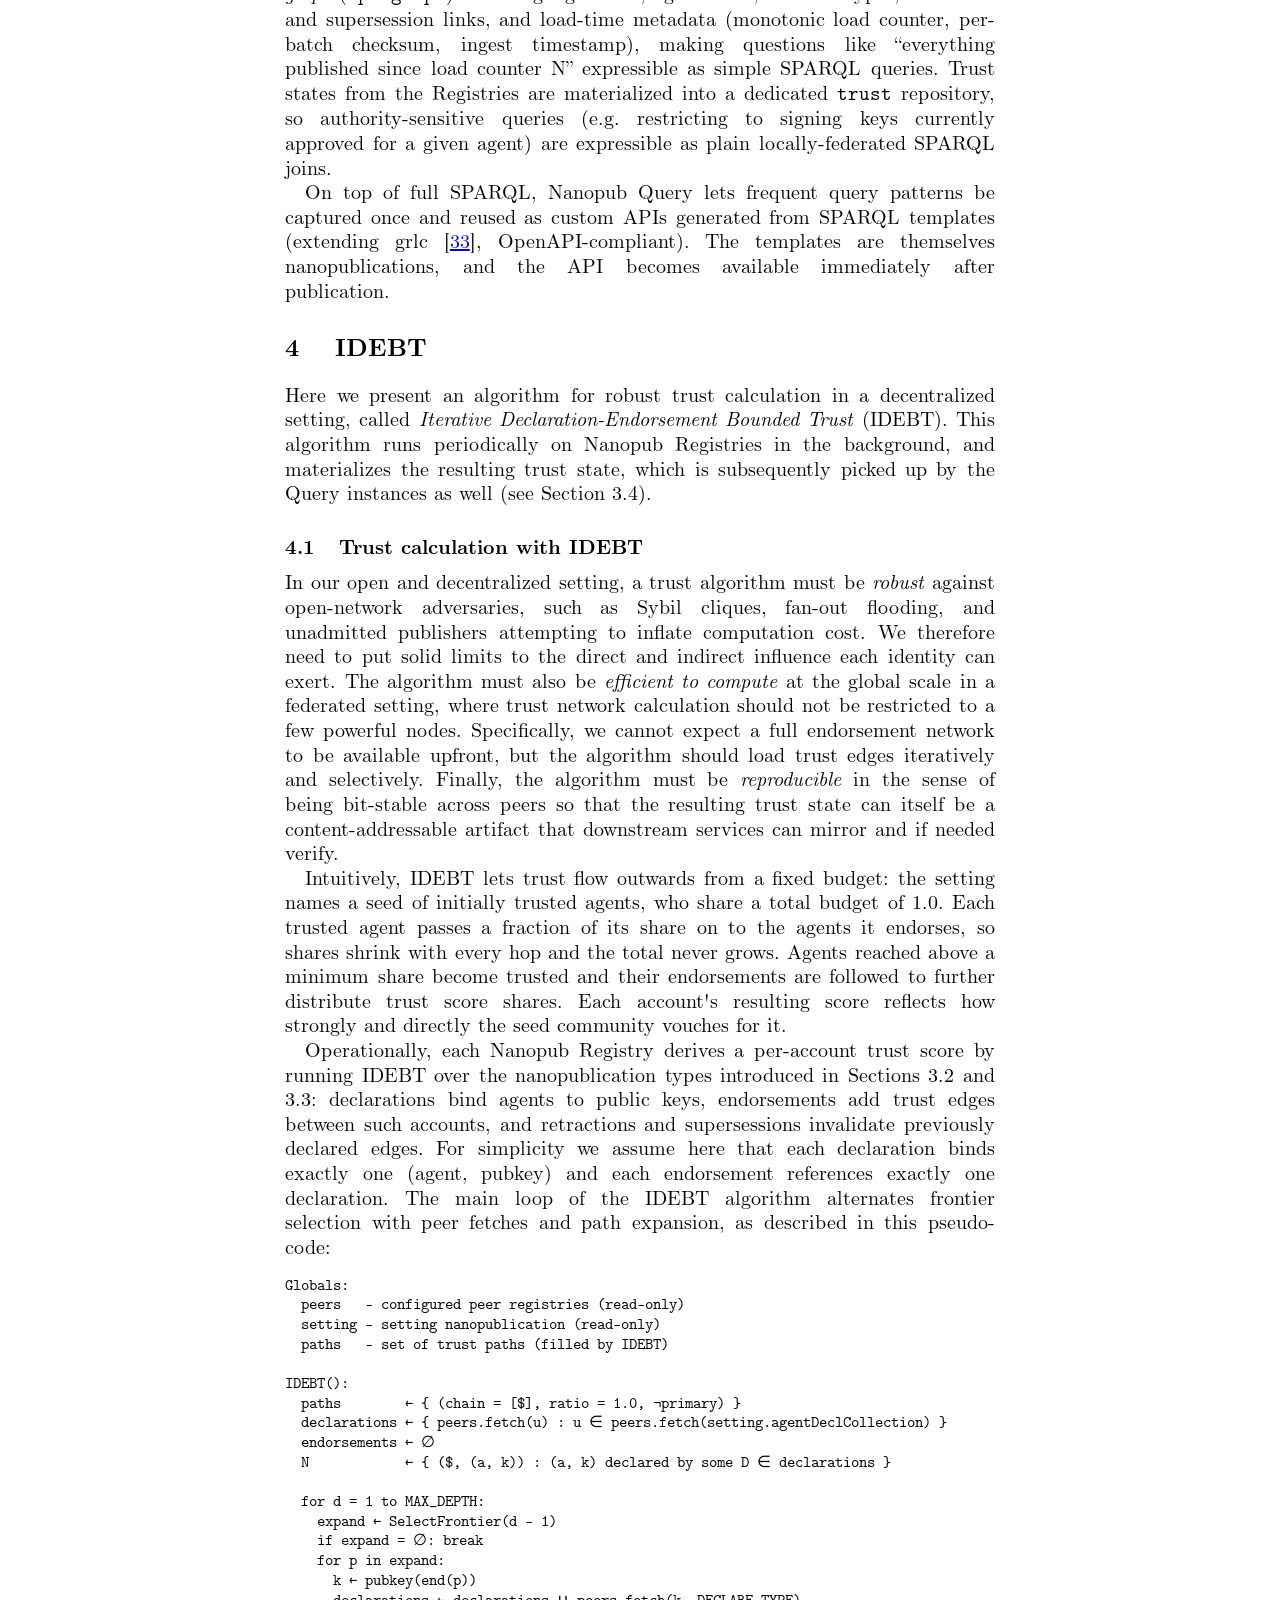
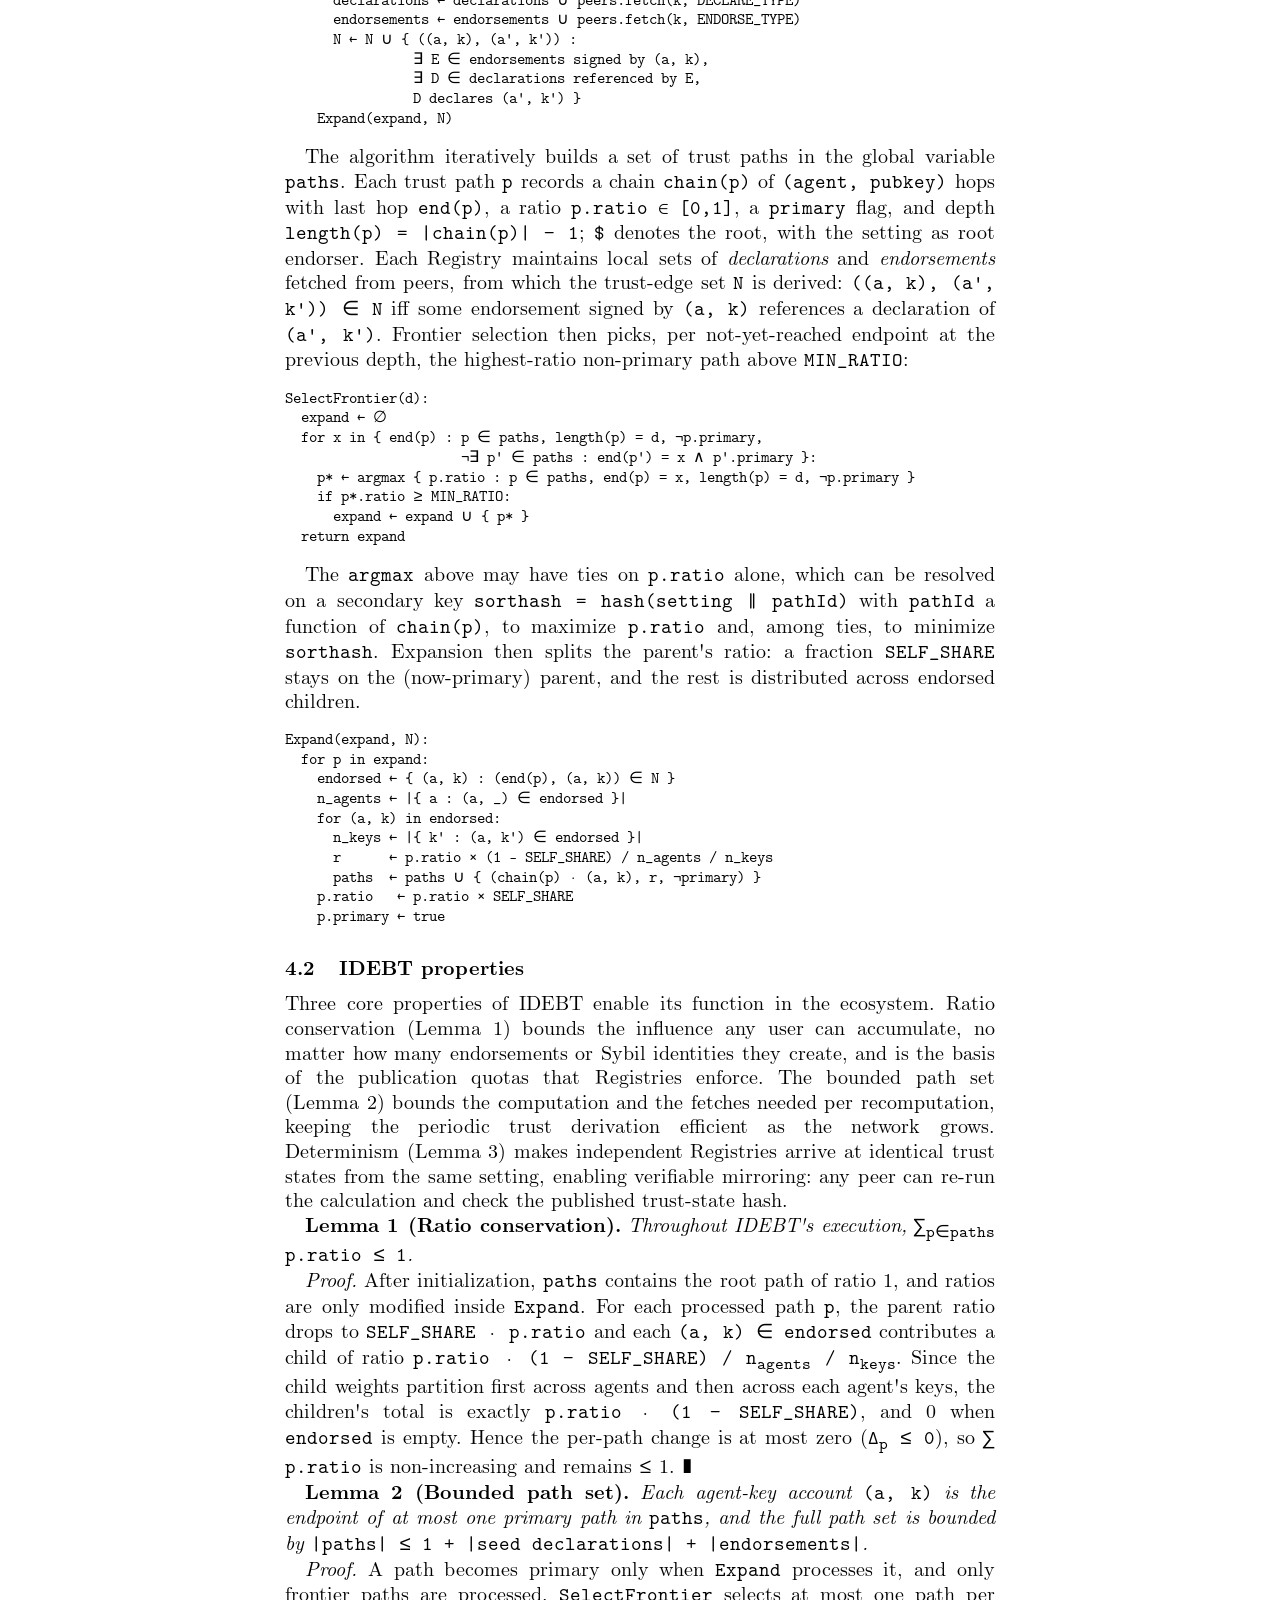
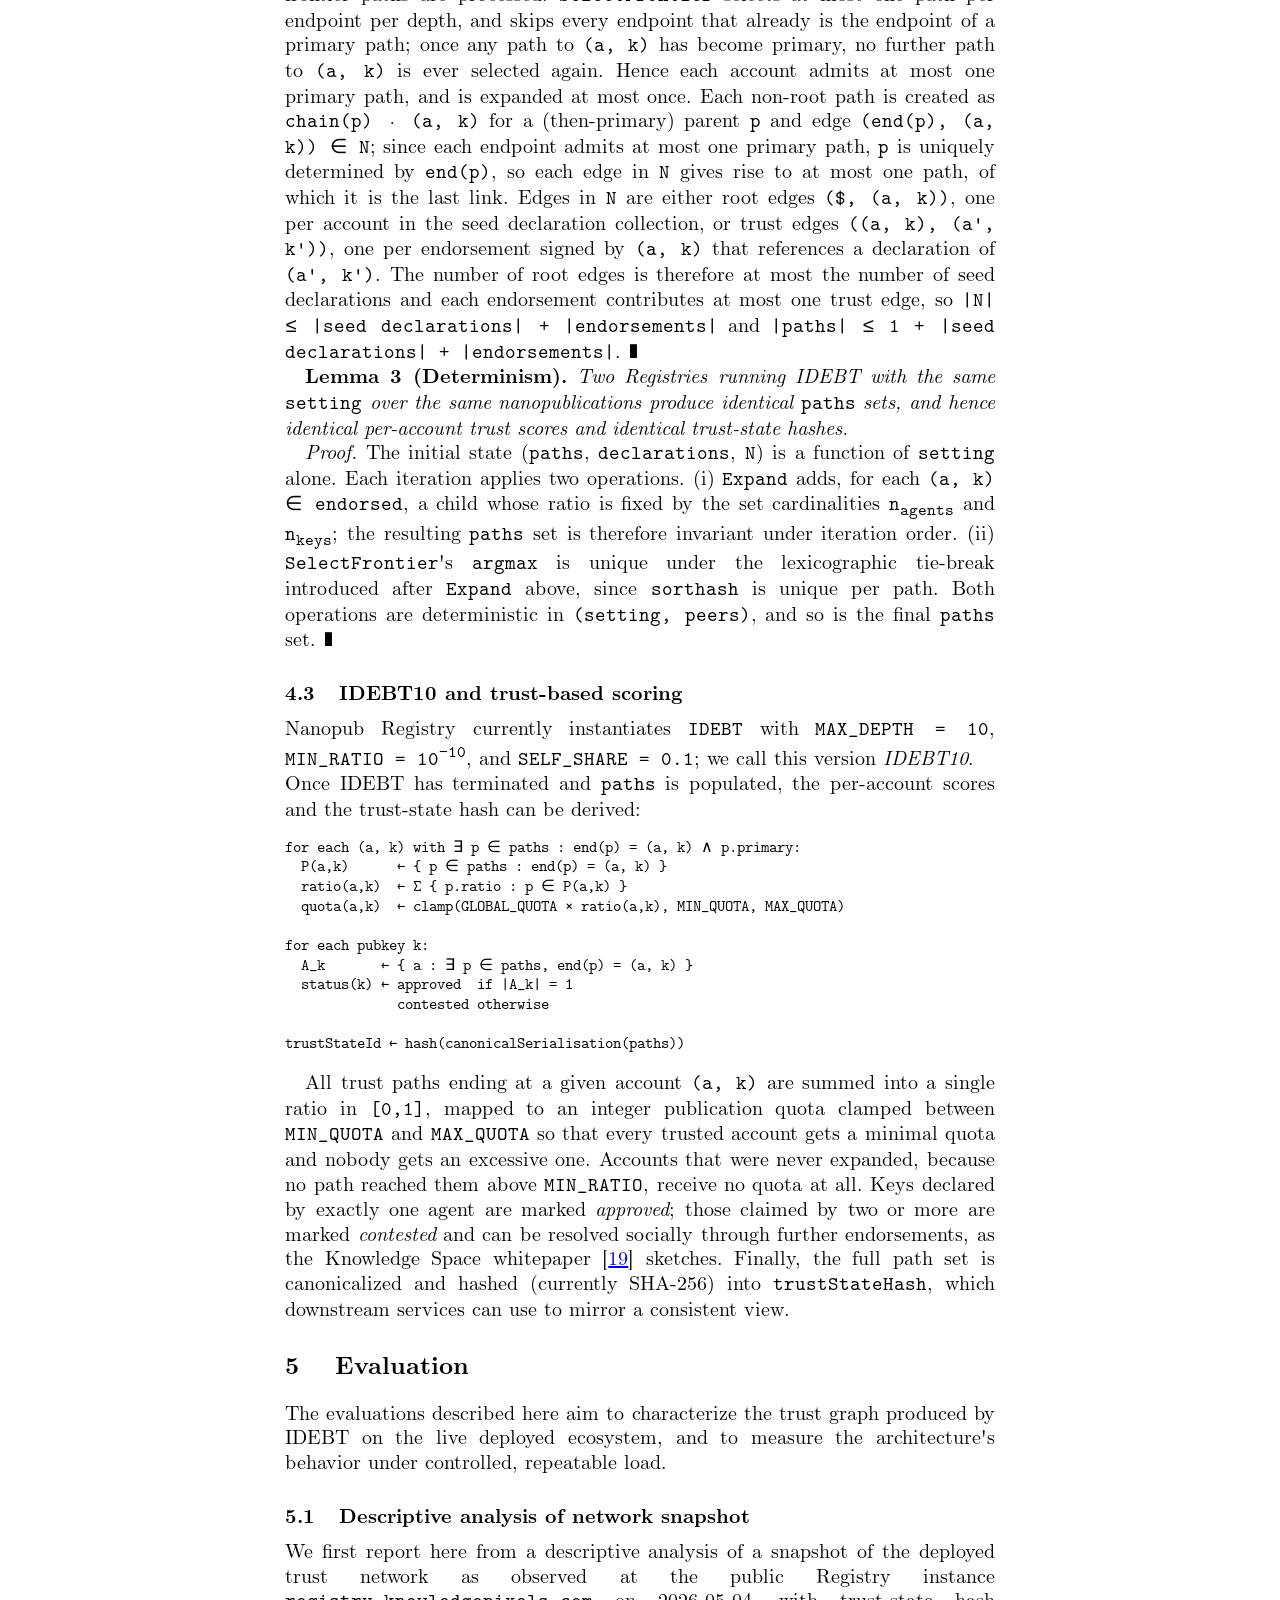
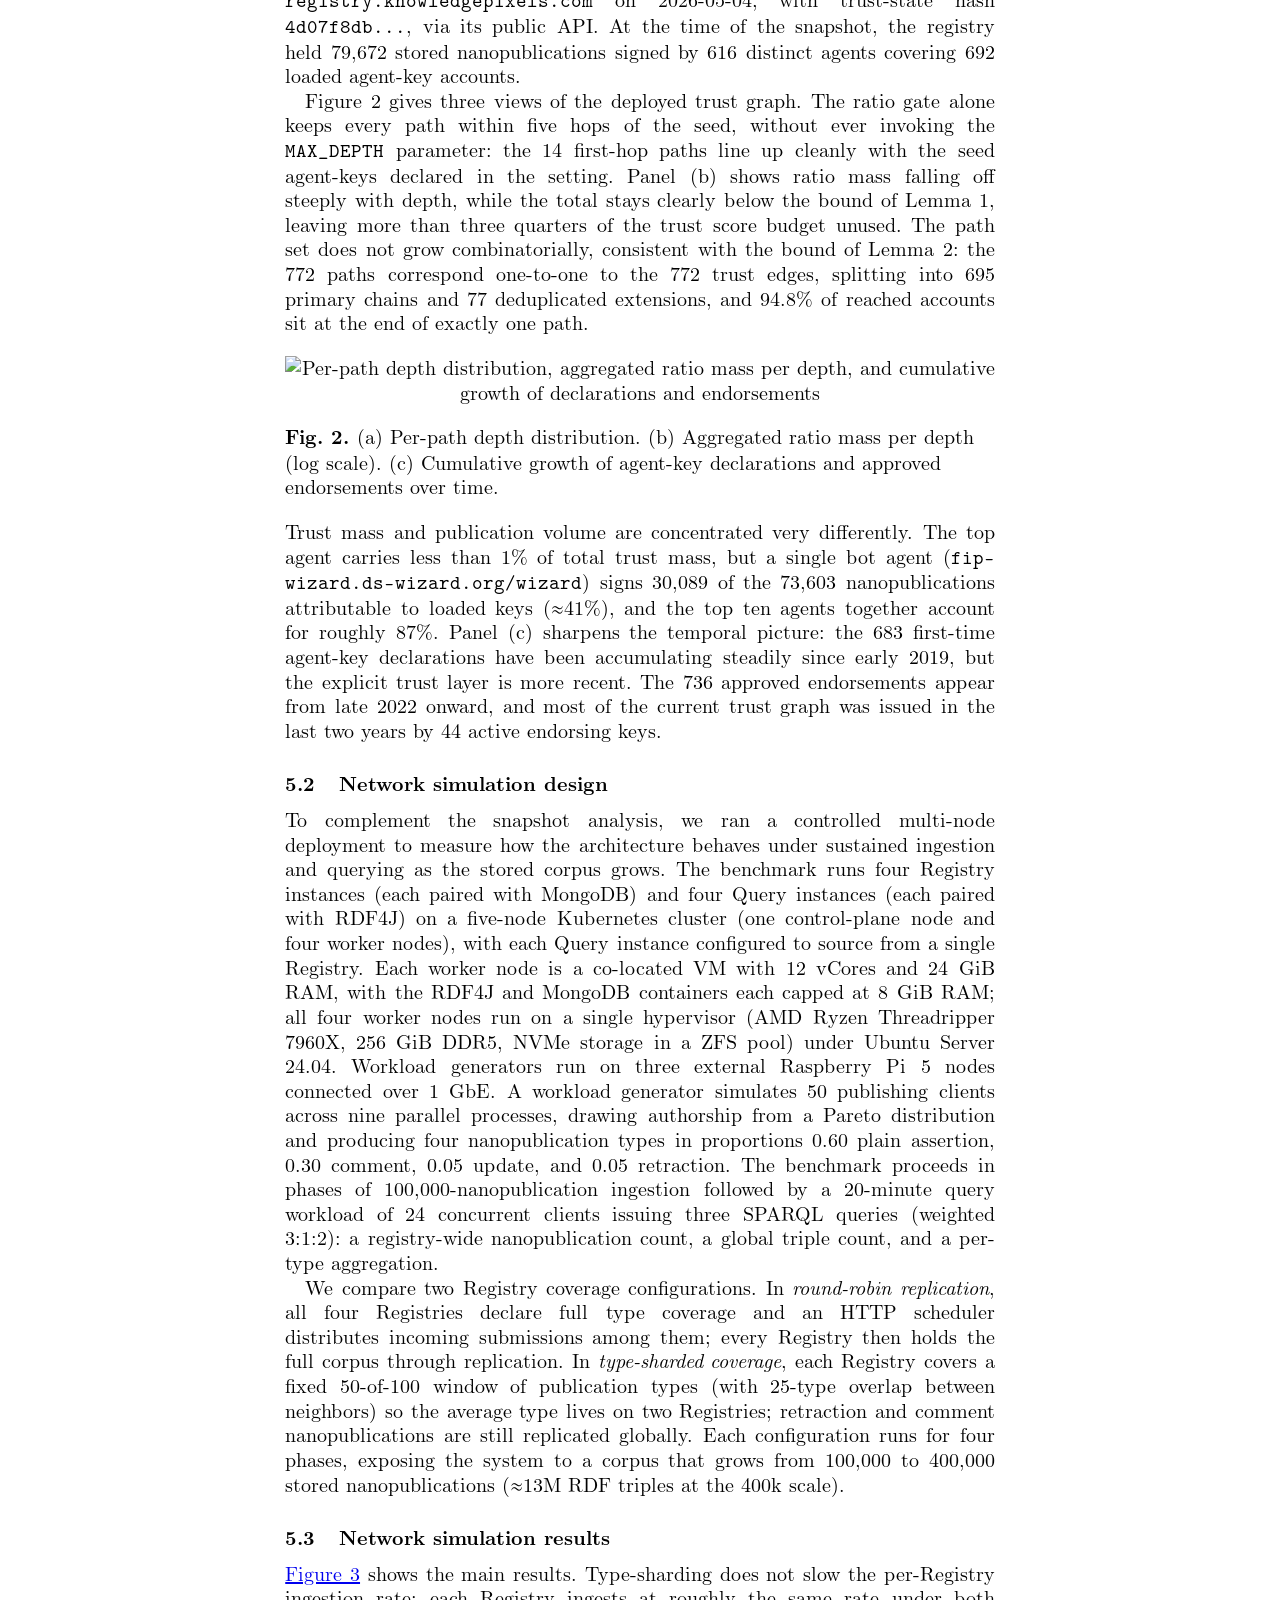
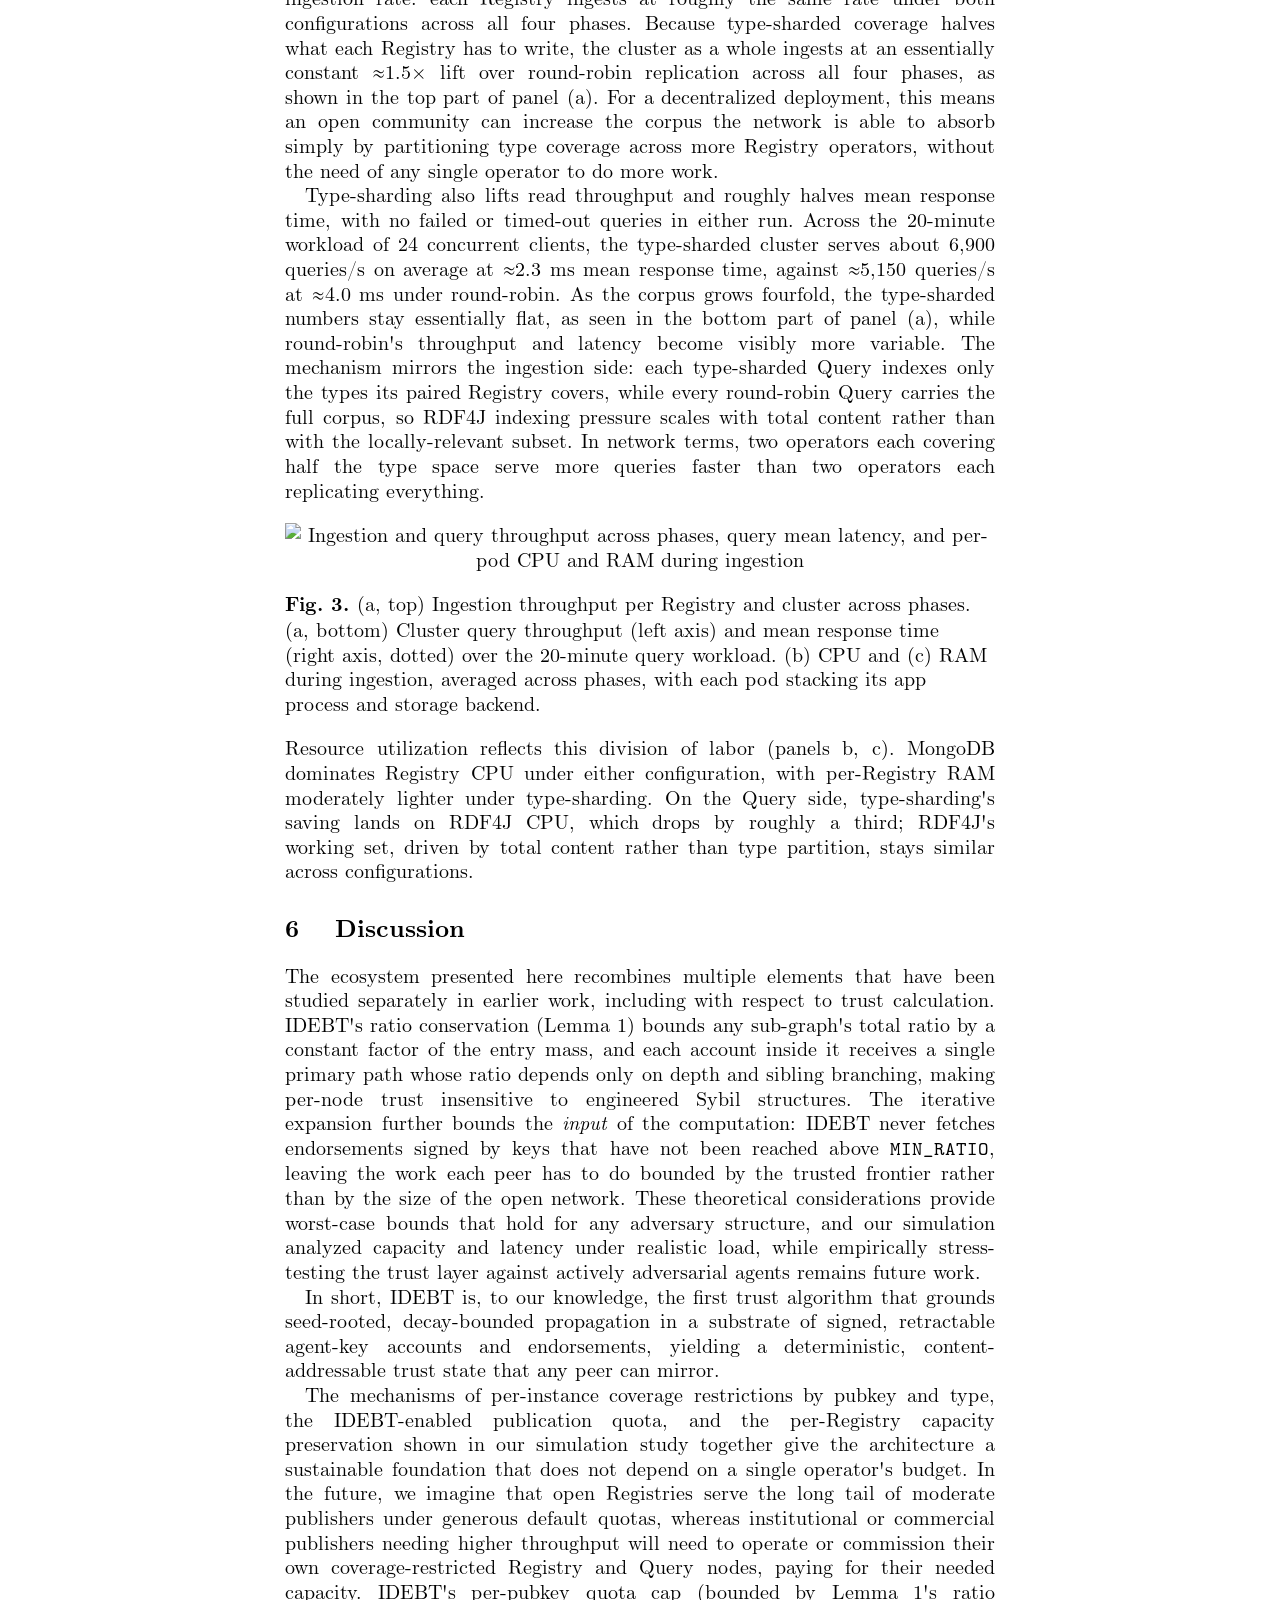
==== commit d9b4b536: "Note Springer publication with DOI at top; drop ISWC presentation note Add an italic note under the " ====
--- a/index.html
+++ b/index.html
@@ -35,9 +35,9 @@
         </div>
         <dl id="document-modified">
           <dt>Modified</dt>
-          <dd><time content="2026-10-23T09:03:54.487Z" datatype="xsd:dateTime" datetime="2026-10-23T09:03:54.487Z" property="schema:dateModified">10/23/2026</time></dd>
+          <dd><time content="2026-10-28T05:28:14.882Z" datatype="xsd:dateTime" datetime="2026-10-28T05:28:14.882Z" property="schema:dateModified">10/28/2026</time></dd>
         </dl>
-        <p id="document-event"><em>To be presented at <a about="" href="https://iswc2026.semanticweb.org/" rel="bibo:presentedAt">ISWC 2026</a>, the 25th International Semantic Web Conference.</em></p>
+        <p id="document-appeared"><em>Published in The Semantic Web – ISWC 2026, Lecture Notes in Computer Science, Springer, pp. 152–170. DOI: <a about="" class="do-print-a-href-hide" content="10.1007/978-3-032-42015-2_8" href="https://doi.org/10.1007/978-3-032-42015-2_8" property="bibo:doi">10.1007/978-3-032-42015-2_8</a></em></p>
         <div id="content">
           <section id="abstract">
             <h2>Abstract</h2>
--- a/media/css/lncs.css
+++ b/media/css/lncs.css
@@ -1174,10 +1174,24 @@
 }
 
 /* Project tweaks */
+/* dokieli paints its themed background only on documents that link its
+   basic.css, and this one links lncs.css instead: the text picked up
+   --do-color-fg while the canvas stayed white, so dark mode rendered light
+   grey on white. Paint the canvas here, and let the UA theme scrollbars and
+   form controls to match. Screen only, so printing stays black on white. */
+@media screen {
+:root {
+color-scheme:light dark;
+background-color:var(--do-color-bg, #fff);
+}
+:root[data-theme="light"] { color-scheme:light; }
+:root[data-theme="dark"] { color-scheme:dark; }
+}
+
 pre {
 font-size:0.8em;
 }
-#document-event {
+#document-appeared {
 font-size:0.923em;
 }
 figure p {
--- a/media/css/acm.css
+++ b/media/css/acm.css
@@ -1030,3 +1030,17 @@
 font-size:100%;
 }
 }
+
+/* dokieli paints its themed background only on documents that link its
+   basic.css, and this one links acm.css instead: the text picked up
+   --do-color-fg while the canvas stayed white, so dark mode rendered light
+   grey on white. Paint the canvas here, and let the UA theme scrollbars and
+   form controls to match. Screen only, so printing stays black on white. */
+@media screen {
+:root {
+color-scheme:light dark;
+background-color:var(--do-color-bg, #fff);
+}
+:root[data-theme="light"] { color-scheme:light; }
+:root[data-theme="dark"] { color-scheme:dark; }
+}
